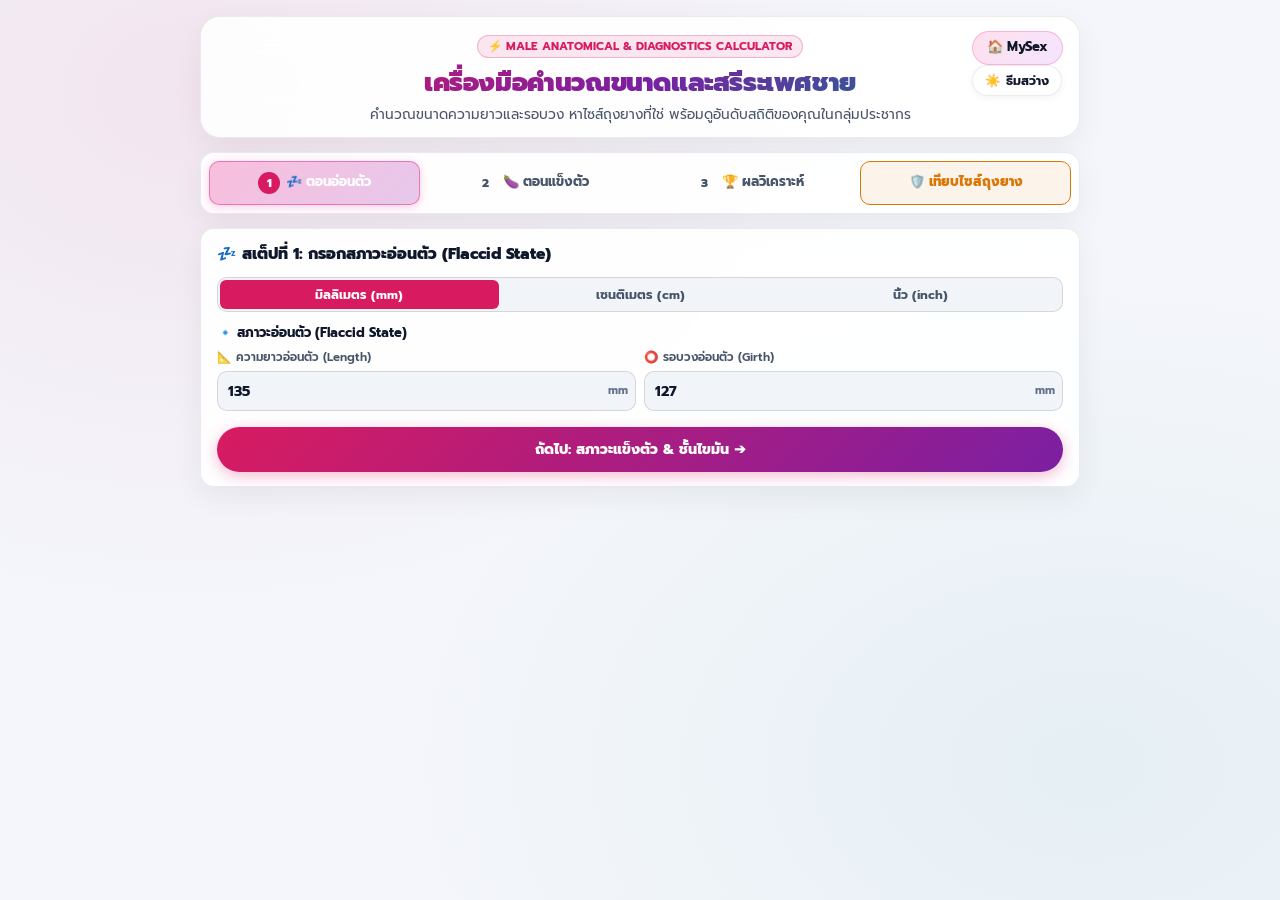
==== index.html @ 52b1bf8b "Revert "remove exposed analytics webhook" This reverts commit d0b66dde4403f046d3bf534aa4b2723579ceea" ====
<!DOCTYPE html>
<html lang="th" data-theme="light">

<head>
  <meta charset="UTF-8">
  <meta name="viewport" content="width=device-width, initial-scale=1.0">
  <title>MySex | เครื่องมือคำนวณขนาดและสรีระเพศชาย</title>
  <meta name="description"
    content="เครื่องมือคำนวณสรีระเพศชายแบบเจาะลึก ควยเลือด vs ควยเนื้อ สเปกถุงยางอนามัย ปริมาตรการสูบฉีดเลือด สถิติประชากร และการ์ดรายงานสำหรับแพทย์">
  <link rel="preconnect" href="https://fonts.googleapis.com">
  <link rel="preconnect" href="https://fonts.gstatic.com" crossorigin>
  <link
    href="https://fonts.googleapis.com/css2?family=Outfit:wght@300;400;600;700;800;900&family=Prompt:wght@300;400;500;600;700&display=swap"
    rel="stylesheet">
  <!-- html2canvas for passport PNG export -->
  <script src="https://cdnjs.cloudflare.com/ajax/libs/html2canvas/1.4.1/html2canvas.min.js"></script>
  <style>
    /* ============================================================
       CSS VARIABLES — LIGHT THEME (DEFAULT) & DARK THEME TOGGLE
    ============================================================ */
    :root,
    [data-theme="light"] {
      --bg: #f4f6fb;
      --bg2: #e8ecf5;
      --card: rgba(255, 255, 255, 0.92);
      --card-hover: rgba(255, 255, 255, 0.98);
      --border: rgba(0, 0, 0, 0.08);
      --border-hover: rgba(0, 0, 0, 0.16);

      --pink: #d81b60;
      --cyan: #00838f;
      --purple: #7b1fa2;
      --gold: #d97706;
      --green: #16a34a;
      --red: #dc2626;

      --text: #0f172a;
      --muted: #475569;
      --dim: #64748b;

      --input-bg: rgba(241, 245, 249, 0.95);
      --input-border: rgba(0, 0, 0, 0.12);
      --metric-bg: rgba(248, 250, 252, 0.8);

      --radius-xl: 20px;
      --radius-lg: 14px;
      --radius-md: 10px;
      --radius-sm: 6px;
      --font: 'Prompt', 'Outfit', sans-serif;
      --shadow: 0 10px 30px rgba(0, 0, 0, 0.06);
    }

    [data-theme="dark"] {
      --bg: #07070f;
      --bg2: #0d0d1a;
      --card: rgba(15, 15, 28, 0.75);
      --card-hover: rgba(22, 22, 42, 0.88);
      --border: rgba(255, 255, 255, 0.08);
      --border-hover: rgba(255, 255, 255, 0.2);

      --pink: #ff2a85;
      --cyan: #00e5ff;
      --purple: #b44dff;
      --gold: #ffc600;
      --green: #2ed573;
      --red: #ff4757;

      --text: #f1f2f6;
      --muted: #8a8fa8;
      --dim: #555872;

      --input-bg: rgba(0, 0, 0, 0.4);
      --input-border: rgba(255, 255, 255, 0.09);
      --metric-bg: rgba(0, 0, 0, 0.25);
      --shadow: 0 10px 30px rgba(0, 0, 0, 0.45);
    }

    *,
    *::before,
    *::after {
      box-sizing: border-box;
      margin: 0;
      padding: 0;
    }

    body {
      background-color: var(--bg);
      background-image:
        radial-gradient(ellipse at 15% 10%, rgba(216, 27, 96, 0.08) 0%, transparent 45%),
        radial-gradient(ellipse at 85% 85%, rgba(0, 131, 143, 0.06) 0%, transparent 45%);
      background-attachment: fixed;
      color: var(--text);
      font-family: var(--font);
      line-height: 1.5;
      padding: 16px 12px 60px;
      min-height: 100vh;
      transition: background-color 0.3s, color 0.3s;
    }

    .container {
      max-width: 880px;
      margin: 0 auto;
    }

    /* HEADER */
    header {
      position: relative;
      text-align: center;
      padding: 16px 20px 12px;
      margin-bottom: 14px;
      background: var(--card);
      backdrop-filter: blur(20px);
      -webkit-backdrop-filter: blur(20px);
      border: 1px solid var(--border);
      border-radius: var(--radius-xl);
      box-shadow: var(--shadow);
    }

    header h1 {
      font-size: clamp(1.2rem, 2.2vw, 1.6rem);
      font-weight: 900;
      background: linear-gradient(135deg, var(--pink) 0%, var(--purple) 50%, var(--cyan) 100%);
      -webkit-background-clip: text;
      -webkit-text-fill-color: transparent;
      letter-spacing: -0.4px;
      margin-bottom: 2px;
    }

    header p {
      color: var(--muted);
      font-size: 0.85rem;
    }

    .header-top-right {
      position: absolute;
      top: 14px;
      right: 16px;
    }

    .theme-toggle-btn {
      background: var(--card);
      border: 1px solid var(--border);
      color: var(--text);
      padding: 5px 12px;
      border-radius: 50px;
      font-family: var(--font);
      font-size: 0.78rem;
      font-weight: 700;
      cursor: pointer;
      display: flex;
      align-items: center;
      gap: 5px;
      box-shadow: 0 2px 8px rgba(0, 0, 0, 0.05);
      transition: all 0.2s;
    }

    .theme-toggle-btn:hover {
      border-color: var(--pink);
    }

    .badge-phase {
      display: inline-block;
      background: rgba(216, 27, 96, 0.1);
      border: 1px solid rgba(216, 27, 96, 0.25);
      color: var(--pink);
      padding: 2px 10px;
      border-radius: 50px;
      font-size: 0.72rem;
      font-weight: 700;
      margin-bottom: 6px;
    }

    /* PRESETS */
    .preset-toolbar {
      display: flex;
      flex-wrap: wrap;
      gap: 8px;
      justify-content: center;
      margin-bottom: 14px;
    }

    .btn-preset {
      background: var(--card);
      border: 1px solid var(--border);
      color: var(--text);
      padding: 6px 14px;
      border-radius: 50px;
      font-family: var(--font);
      font-size: 0.82rem;
      font-weight: 600;
      cursor: pointer;
      display: flex;
      align-items: center;
      gap: 6px;
      transition: all 0.2s;
    }

    .btn-preset:hover {
      transform: translateY(-1px);
      border-color: var(--pink);
    }

    .btn-preset.active {
      background: linear-gradient(135deg, var(--pink), var(--purple));
      border-color: transparent;
      color: #fff;
      box-shadow: 0 4px 14px rgba(216, 27, 96, 0.3);
    }

    /* GRID LAYOUT */
    .grid-2col {
      display: grid;
      grid-template-columns: 350px 1fr;
      gap: 14px;
      align-items: start;
    }

    @media (max-width: 860px) {
      .grid-2col {
        grid-template-columns: 1fr;
      }
    }

    .card {
      background: var(--card);
      backdrop-filter: blur(20px);
      -webkit-backdrop-filter: blur(20px);
      border: 1px solid var(--border);
      border-radius: var(--radius-lg);
      padding: 14px 16px;
      box-shadow: var(--shadow);
      margin-bottom: 10px;
      position: relative;
    }

    .card-top-stack {
      z-index: 100 !important;
    }

    .card-title {
      font-size: 0.98rem;
      font-weight: 800;
      margin-bottom: 10px;
      display: flex;
      align-items: center;
      justify-content: space-between;
      gap: 8px;
    }

    .card-title-text {
      display: flex;
      align-items: center;
      gap: 6px;
    }

    /* FORM STYLES & LABELS */
    .form-group {
      margin-bottom: 12px;
    }

    .form-label {
      display: flex;
      justify-content: space-between;
      align-items: center;
      font-size: 0.82rem;
      font-weight: 700;
      color: var(--text);
      margin-bottom: 6px;
    }

    .field-sublabel {
      font-size: 0.73rem;
      color: var(--muted);
      font-weight: 600;
      margin-bottom: 4px;
      display: flex;
      align-items: center;
      gap: 4px;
    }

    .unit-toggle {
      display: flex;
      background: var(--input-bg);
      border: 1px solid var(--input-border);
      border-radius: var(--radius-md);
      padding: 2px;
      gap: 2px;
      margin-bottom: 12px;
    }

    .unit-btn {
      flex: 1;
      background: transparent;
      border: none;
      color: var(--muted);
      padding: 5px;
      border-radius: var(--radius-sm);
      font-family: var(--font);
      font-size: 0.78rem;
      font-weight: 700;
      cursor: pointer;
      transition: all 0.2s;
    }

    .unit-btn.active {
      background: var(--pink);
      color: #fff;
    }

    /* REGION TOGGLE BUTTONS */
    .region-toggle-group {
      display: flex;
      background: var(--input-bg);
      border: 1px solid var(--input-border);
      border-radius: 50px;
      padding: 2px;
      gap: 2px;
    }

    .region-btn {
      background: transparent;
      border: none;
      color: var(--muted);
      padding: 4px 10px;
      border-radius: 50px;
      font-family: var(--font);
      font-size: 0.74rem;
      font-weight: 700;
      cursor: pointer;
      white-space: nowrap;
      transition: all 0.2s;
      display: flex;
      align-items: center;
      gap: 3px;
    }

    .region-btn.active {
      background: var(--pink);
      color: #ffffff;
      box-shadow: 0 2px 8px rgba(216, 27, 96, 0.3);
    }

    .input-row {
      display: grid;
      grid-template-columns: 1fr 1fr;
      gap: 8px;
    }

    .input-wrapper {
      position: relative;
    }

    .form-input {
      width: 100%;
      background: var(--input-bg);
      border: 1px solid var(--input-border);
      border-radius: var(--radius-md);
      color: var(--text);
      padding: 8px 32px 8px 10px;
      font-family: var(--font);
      font-size: 0.9rem;
      font-weight: 700;
      transition: border-color 0.2s;
    }

    .form-input:focus {
      outline: none;
      border-color: var(--pink);
    }

    .input-unit {
      position: absolute;
      right: 8px;
      top: 50%;
      transform: translateY(-50%);
      font-size: 0.72rem;
      color: var(--dim);
      font-weight: 700;
    }

    /* METRICS CARDS & GAUGE BAR */
    .metrics-grid {
      display: grid;
      grid-template-columns: repeat(3, 1fr);
      gap: 8px;
      margin-top: 8px;
    }

    @media (max-width: 600px) {
      .metrics-grid {
        grid-template-columns: repeat(2, 1fr);
      }
    }

    .metric-card {
      background: var(--metric-bg);
      border: 1px solid var(--border);
      border-radius: var(--radius-md);
      padding: 8px 12px;
      position: relative;
      transition: transform 0.2s, border-color 0.2s, box-shadow 0.2s;
    }

    .metric-card.updated {
      animation: pulseHighlight 0.4s ease-out;
    }

    @keyframes pulseHighlight {
      0% {
        transform: scale(0.97);
        border-color: var(--pink);
        box-shadow: 0 0 12px rgba(216, 27, 96, 0.3);
      }

      100% {
        transform: scale(1);
        border-color: var(--border);
        box-shadow: none;
      }
    }

    .metric-title {
      font-size: 0.7rem;
      color: var(--muted);
      margin-bottom: 2px;
      font-weight: 500;
    }

    .metric-val {
      font-size: 1.15rem;
      font-weight: 800;
      font-family: 'Outfit', var(--font);
      line-height: 1.2;
      transition: color 0.3s;
    }

    .metric-sub {
      font-size: 0.68rem;
      color: var(--dim);
      margin-top: 2px;
      transition: color 0.3s;
    }

    .gauge-container {
      position: relative;
      margin: 10px 0 6px;
    }

    .gauge-bar {
      width: 100%;
      height: 10px;
      background: linear-gradient(90deg, #d97706 0%, #d97706 33.3%, #7b1fa2 33.3%, #7b1fa2 66.6%, #d81b60 66.6%, #d81b60 100%);
      border-radius: 10px;
      position: relative;
      overflow: visible;
      box-shadow: inset 0 1px 3px rgba(0, 0, 0, 0.15);
    }

    .gauge-pointer {
      position: absolute;
      top: -4px;
      width: 16px;
      height: 18px;
      background: #ffffff;
      border: 2.5px solid var(--text);
      border-radius: 4px;
      transform: translateX(-50%);
      box-shadow: 0 2px 6px rgba(0, 0, 0, 0.3);
      transition: left 0.4s cubic-bezier(0.25, 0.8, 0.25, 1);
      z-index: 5;
    }

    .gauge-labels {
      display: flex;
      justify-content: space-between;
      font-size: 0.68rem;
      color: var(--dim);
      font-weight: 700;
      margin-top: 4px;
    }

    .badge {
      display: inline-block;
      padding: 3px 10px;
      border-radius: 50px;
      font-size: 0.75rem;
      font-weight: 800;
    }

    .badge-flesh {
      background: rgba(217, 119, 6, 0.12);
      border: 1px solid var(--gold);
      color: var(--gold);
    }

    .badge-hybrid {
      background: rgba(123, 31, 162, 0.12);
      border: 1px solid var(--purple);
      color: var(--purple);
    }

    .badge-blood {
      background: rgba(216, 27, 96, 0.12);
      border: 1px solid var(--pink);
      color: var(--pink);
    }

    /* TOOLTIP POPUP */
    .condom-tooltip {
      display: none;
      position: absolute;
      top: 100%;
      left: 0;
      width: 280px;
      background: var(--card);
      border: 1.5px solid var(--cyan);
      border-radius: var(--radius-md);
      padding: 12px;
      box-shadow: 0 14px 40px rgba(0, 0, 0, 0.25);
      z-index: 999999 !important;
      margin-top: 6px;
    }

    .condom-tooltip.show {
      display: block;
    }

    /* ACTION BUTTONS */
    .btn-action {
      background: linear-gradient(135deg, var(--pink), var(--purple));
      border: none;
      color: #fff;
      padding: 10px 18px;
      border-radius: 50px;
      font-family: var(--font);
      font-size: 0.88rem;
      font-weight: 800;
      cursor: pointer;
      display: flex;
      align-items: center;
      gap: 6px;
      transition: all 0.2s;
      box-shadow: 0 4px 14px rgba(216, 27, 96, 0.3);
    }

    .btn-action:hover {
      transform: translateY(-1px);
      box-shadow: 0 6px 18px rgba(216, 27, 96, 0.45);
    }

    .btn-action-med {
      background: linear-gradient(135deg, #0284c7, #0f766e);
      border: none;
      color: #fff;
      padding: 10px 18px;
      border-radius: 50px;
      font-family: var(--font);
      font-size: 0.88rem;
      font-weight: 800;
      cursor: pointer;
      display: flex;
      align-items: center;
      gap: 6px;
      transition: all 0.2s;
      box-shadow: 0 4px 14px rgba(2, 132, 199, 0.3);
    }

    .btn-action-med:hover {
      transform: translateY(-1px);
      box-shadow: 0 6px 18px rgba(2, 132, 199, 0.45);
    }

    /* MODAL OVERLAYS */
    .modal-overlay {
      position: fixed;
      inset: 0;
      background: rgba(0, 0, 0, 0.65);
      backdrop-filter: blur(10px);
      display: none;
      align-items: center;
      justify-content: center;
      z-index: 9999999;
      padding: 16px;
    }

    /* ============================
       PASSPORT CARD — PORTRAIT REDESIGN
    ============================ */
    .passport-card-box {
      border-radius: var(--radius-xl);
      padding: 0;
      max-width: 380px;
      /* Portrait width */
      width: 100%;
      position: relative;
      overflow: hidden;
      color: var(--text);
      transition: all 0.3s;
    }

    /* --- LIGHT THEME PASSPORT --- */
    [data-theme="light"] .passport-card-box {
      background: linear-gradient(180deg, #ffffff 0%, #fdf4ff 70%, #fff0f6 100%);
      border: 1.5px solid rgba(216, 27, 96, 0.25);
      box-shadow: 0 24px 64px rgba(216, 27, 96, 0.12), 0 4px 16px rgba(0, 0, 0, 0.07);
    }

    /* --- DARK THEME PASSPORT --- */
    [data-theme="dark"] .passport-card-box {
      background: linear-gradient(180deg, rgba(10, 5, 22, 0.98) 0%, rgba(22, 8, 40, 0.98) 70%, rgba(18, 6, 32, 0.98) 100%);
      border: 1px solid rgba(255, 42, 133, 0.35);
      box-shadow: 0 0 0 1px rgba(180, 77, 255, 0.15), 0 24px 70px rgba(180, 77, 255, 0.3), 0 0 50px rgba(255, 42, 133, 0.12);
      backdrop-filter: blur(24px);
    }

    /* PASSPORT TOP STRIPE */
    .passport-stripe {
      height: 5px;
      width: 100%;
      background: linear-gradient(90deg, var(--pink) 0%, var(--purple) 50%, var(--cyan) 100%);
    }

    /* PASSPORT HEADER (compact) */
    .passport-header-row {
      display: flex;
      align-items: center;
      justify-content: space-between;
      padding: 10px 14px 8px;
      gap: 6px;
    }

    .passport-badge-title {
      font-family: 'Outfit', monospace;
      font-size: 0.65rem;
      font-weight: 800;
      letter-spacing: 2px;
      text-transform: uppercase;
      padding: 2px 8px;
      border-radius: 4px;
    }

    [data-theme="light"] .passport-badge-title {
      background: linear-gradient(135deg, #d81b60, #7b1fa2);
      color: #fff;
    }

    [data-theme="dark"] .passport-badge-title {
      background: linear-gradient(135deg, rgba(255, 42, 133, 0.2), rgba(180, 77, 255, 0.2));
      border: 1px solid rgba(255, 42, 133, 0.5);
      color: var(--pink);
      text-shadow: 0 0 8px rgba(255, 42, 133, 0.6);
    }

    /* PHOTO AREA — portrait-friendly 420px */
    .passport-photo-hero {
      width: 100%;
      height: 420px;
      position: relative;
      cursor: pointer;
      overflow: hidden;
      background: #1a1025;
    }

    [data-theme="light"] .passport-photo-hero {
      background: #f0e6f6;
    }

    .passport-photo-hero img {
      width: 100%;
      height: 100%;
      object-fit: cover;
      object-position: center;
      display: block;
    }

    /* PHOTO HOVER OVERLAY */
    .photo-hover-overlay {
      position: absolute;
      inset: 0;
      display: flex;
      flex-direction: column;
      align-items: center;
      justify-content: center;
      gap: 6px;
      background: rgba(0, 0, 0, 0.5);
      opacity: 0;
      transition: opacity 0.2s ease;
      pointer-events: none;
    }

    .passport-photo-hero:hover .photo-hover-overlay {
      opacity: 1;
    }

    .photo-hover-overlay span {
      font-size: 1.8rem;
      line-height: 1;
    }

    .photo-hover-overlay small {
      font-size: 0.65rem;
      font-weight: 700;
      color: #fff;
      letter-spacing: 1.5px;
      text-transform: uppercase;
    }

    /* SPECS GRID inside card */
    .passport-specs-grid {
      display: grid;
      grid-template-columns: 1fr 1fr;
      gap: 0;
      padding: 12px 14px 0;
    }

    .passport-spec-cell {
      padding: 7px 6px;
      border-bottom: 1px solid;
    }

    .passport-spec-cell:nth-child(odd) {
      border-right: 1px solid;
    }

    [data-theme="light"] .passport-spec-cell {
      border-color: rgba(0, 0, 0, 0.07);
    }

    [data-theme="dark"] .passport-spec-cell {
      border-color: rgba(255, 255, 255, 0.07);
    }

    .passport-spec-label {
      font-size: 0.6rem;
      color: var(--muted);
      font-weight: 500;
      margin-bottom: 2px;
      text-transform: uppercase;
      letter-spacing: 0.5px;
    }

    .passport-spec-value {
      font-family: 'Outfit', monospace;
      font-size: 1.05rem;
      font-weight: 900;
      line-height: 1.2;
    }

    /* CTA TAGLINE — static, not interactive */
    .passport-cta {
      text-align: center;
      padding: 8px 14px 10px;
      font-size: 0.72rem;
      font-weight: 700;
      letter-spacing: 0.3px;
      pointer-events: none;
      user-select: none;
    }

    [data-theme="light"] .passport-cta {
      color: var(--pink);
    }

    [data-theme="dark"] .passport-cta {
      color: rgba(255, 42, 133, 0.8);
    }

    /* PASSPORT SHAREABLE WATERMARK */
    .passport-watermark {
      display: flex;
      align-items: center;
      justify-content: space-between;
      gap: 8px;
      font-size: 0.6rem;
      letter-spacing: 0.8px;
      text-transform: uppercase;
    }

    [data-theme="light"] .passport-watermark {
      color: rgba(120, 100, 140, 0.65);
    }

    [data-theme="dark"] .passport-watermark {
      color: rgba(200, 170, 230, 0.4);
    }

    .passport-watermark-url {
      font-family: 'Outfit', monospace;
      font-weight: 700;
      font-size: 0.65rem;
    }

    [data-theme="light"] .passport-watermark-url {
      color: var(--pink);
    }

    [data-theme="dark"] .passport-watermark-url {
      color: rgba(255, 42, 133, 0.65);
    }

    /* PASSPORT FOOTER */
    .passport-footer {
      display: flex;
      justify-content: space-between;
      align-items: center;
      padding: 10px 14px 14px;
      border-top: 1px solid;
    }

    [data-theme="light"] .passport-footer {
      border-color: rgba(0, 0, 0, 0.07);
    }

    [data-theme="dark"] .passport-footer {
      border-color: rgba(255, 255, 255, 0.07);
    }

    /* DARK SCANLINE DECORATION */
    [data-theme="dark"] .passport-card-box::after {
      content: '';
      position: absolute;
      bottom: 0;
      left: 0;
      right: 0;
      height: 44px;
      background: repeating-linear-gradient(90deg,
          rgba(255, 42, 133, 0.05) 0px, rgba(255, 42, 133, 0.05) 2px,
          transparent 2px, transparent 8px);
      pointer-events: none;
      border-radius: 0 0 var(--radius-xl) var(--radius-xl);
    }

    /* ============================================================
       EXPORT CARD — Hidden div, designed purely for PNG export
       No buttons, no UI chrome. Captured by html2canvas.
    ============================================================ */
    #passportExportCard {
      position: absolute;
      left: -9999px;
      top: 0;
      width: 400px;
      font-family: 'Prompt', 'Outfit', sans-serif;
      border-radius: 16px;
      overflow: hidden;
    }

    [data-theme="light"] #passportExportCard {
      background: #ffffff;
    }

    [data-theme="dark"] #passportExportCard {
      background: linear-gradient(180deg, #090518 0%, #13082e 100%);
    }

    /* Top stripe */
    .ec-stripe {
      height: 6px;
      background: linear-gradient(90deg, #d81b60 0%, #7b1fa2 50%, #00838f 100%);
    }

    /* Header */
    .ec-header {
      display: flex;
      align-items: center;
      justify-content: space-between;
      padding: 10px 16px 8px;
    }

    .ec-badge {
      font-size: 0.6rem;
      font-weight: 800;
      letter-spacing: 2px;
      text-transform: uppercase;
      padding: 3px 10px;
      border-radius: 4px;
    }

    [data-theme="light"] .ec-badge {
      background: linear-gradient(135deg, #d81b60, #7b1fa2);
      color: #fff;
    }

    [data-theme="dark"] .ec-badge {
      background: linear-gradient(135deg, rgba(255, 42, 133, 0.2), rgba(180, 77, 255, 0.2));
      border: 1px solid rgba(255, 42, 133, 0.5);
      color: #ff2a85;
    }

    .ec-certified {
      font-size: 0.6rem;
      font-weight: 800;
      letter-spacing: 1px;
    }

    [data-theme="light"] .ec-certified {
      color: #d97706;
    }

    [data-theme="dark"] .ec-certified {
      color: #ffc600;
    }

    /* Photo — portrait-friendly 420px */
    .ec-photo {
      width: 100%;
      height: 420px;
      overflow: hidden;
      background: #1a1025;
      position: relative;
    }

    [data-theme="light"] .ec-photo {
      background: #f0e6f6;
    }

    .ec-photo img {
      width: 100%;
      height: 100%;
      object-fit: cover;
      object-position: center;
      display: block;
    }



    /* === CONDOM SIZE HERO — บนสุด เด่นที่สุด === */
    .ec-condom-hero {
      text-align: center;
      padding: 12px 16px 8px;
      border-bottom: 1px solid;
    }

    [data-theme="light"] .ec-condom-hero {
      border-color: rgba(0, 0, 0, 0.08);
    }

    [data-theme="dark"] .ec-condom-hero {
      border-color: rgba(255, 255, 255, 0.08);
    }

    .ec-condom-num {
      font-family: 'Outfit', monospace;
      font-size: 2.8rem;
      font-weight: 900;
      line-height: 1;
      letter-spacing: -1px;
    }

    [data-theme="light"] .ec-condom-num {
      color: #d97706;
    }

    [data-theme="dark"] .ec-condom-num {
      color: #ffc600;
    }

    .ec-condom-label {
      font-size: 0.65rem;
      font-weight: 700;
      text-transform: uppercase;
      letter-spacing: 2px;
      margin-top: 2px;
    }

    [data-theme="light"] .ec-condom-label {
      color: rgba(0, 0, 0, 0.5);
    }

    [data-theme="dark"] .ec-condom-label {
      color: rgba(255, 255, 255, 0.45);
    }

    /* === DIMENSIONS: ยาว | รอบวง === */
    .ec-dims {
      display: grid;
      grid-template-columns: 1fr 1fr;
      border-bottom: 1px solid;
    }

    [data-theme="light"] .ec-dims {
      border-color: rgba(0, 0, 0, 0.08);
    }

    [data-theme="dark"] .ec-dims {
      border-color: rgba(255, 255, 255, 0.08);
    }

    .ec-dim-cell {
      padding: 10px 16px;
      text-align: center;
    }

    .ec-dim-cell:first-child {
      border-right: 1px solid;
    }

    [data-theme="light"] .ec-dim-cell {
      border-color: rgba(0, 0, 0, 0.08);
    }

    [data-theme="dark"] .ec-dim-cell {
      border-color: rgba(255, 255, 255, 0.08);
    }

    .ec-dim-num {
      font-family: 'Outfit', monospace;
      font-size: 1.9rem;
      font-weight: 900;
      line-height: 1;
    }

    .ec-dim-unit {
      font-family: 'Outfit', monospace;
      font-size: 0.7rem;
      font-weight: 700;
      opacity: 0.55;
      text-transform: uppercase;
      letter-spacing: 1px;
      margin-top: 2px;
    }

    /* === INFO ROW: ชื่อสาย | Rank === */
    .ec-info-row {
      display: flex;
      justify-content: space-between;
      align-items: center;
      padding: 7px 16px;
      border-bottom: 1px solid;
    }

    [data-theme="light"] .ec-info-row {
      border-color: rgba(0, 0, 0, 0.06);
    }

    [data-theme="dark"] .ec-info-row {
      border-color: rgba(255, 255, 255, 0.06);
    }

    .ec-arch-text {
      font-size: 0.8rem;
      font-weight: 800;
    }

    [data-theme="light"] .ec-arch-text {
      color: #d81b60;
    }

    [data-theme="dark"] .ec-arch-text {
      color: #ff2a85;
    }

    .ec-rank-text {
      font-size: 0.8rem;
      font-weight: 800;
      text-align: right;
    }

    [data-theme="light"] .ec-rank-text {
      color: #7b1fa2;
    }

    [data-theme="dark"] .ec-rank-text {
      color: rgba(180, 77, 255, 0.9);
    }

    /* CTA + URL footer */
    .ec-footer {
      padding: 7px 16px 12px;
      display: flex;
      flex-direction: column;
      align-items: center;
      gap: 2px;
    }

    .ec-cta {
      font-size: 0.68rem;
      font-weight: 700;
      text-align: center;
    }

    [data-theme="light"] .ec-cta {
      color: #d81b60;
    }

    [data-theme="dark"] .ec-cta {
      color: rgba(255, 42, 133, 0.8);
    }

    .ec-url {
      font-family: 'Outfit', monospace;
      font-size: 0.65rem;
      font-weight: 700;
      text-align: center;
    }

    [data-theme="light"] .ec-url {
      color: rgba(0, 0, 0, 0.35);
    }

    [data-theme="dark"] .ec-url {
      color: rgba(255, 255, 255, 0.3);
    }

    /* ============================================================ */

    /* --- LIGHT THEME PASSPORT --- */
    [data-theme="light"] .passport-card-box {
      background: linear-gradient(145deg, #ffffff 0%, #fdf4ff 60%, #fff0f6 100%);
      border: 1.5px solid rgba(216, 27, 96, 0.25);
      box-shadow: 0 24px 64px rgba(216, 27, 96, 0.10), 0 4px 16px rgba(0, 0, 0, 0.07);
    }

    /* --- DARK THEME PASSPORT --- */
    [data-theme="dark"] .passport-card-box {
      background: linear-gradient(145deg, rgba(10, 5, 22, 0.97) 0%, rgba(22, 8, 40, 0.97) 60%, rgba(18, 6, 32, 0.97) 100%);
      border: 1px solid rgba(255, 42, 133, 0.35);
      box-shadow: 0 0 0 1px rgba(180, 77, 255, 0.15), 0 24px 70px rgba(180, 77, 255, 0.3), 0 0 50px rgba(255, 42, 133, 0.12);
      backdrop-filter: blur(24px);
    }

    /* PASSPORT TOP STRIPE */
    .passport-stripe {
      height: 6px;
      width: 100%;
      background: linear-gradient(90deg, var(--pink) 0%, var(--purple) 50%, var(--cyan) 100%);
    }

    /* PASSPORT INNER PADDING */
    .passport-inner {
      padding: 20px;
    }

    /* PASSPORT HEADER */
    .passport-header-row {
      display: flex;
      align-items: center;
      justify-content: space-between;
      margin-bottom: 16px;
      flex-wrap: wrap;
      gap: 6px;
    }

    .passport-badge-title {
      font-family: 'Outfit', monospace;
      font-size: 0.72rem;
      font-weight: 800;
      letter-spacing: 2.5px;
      text-transform: uppercase;
      padding: 3px 10px;
      border-radius: 4px;
    }

    [data-theme="light"] .passport-badge-title {
      background: linear-gradient(135deg, #d81b60, #7b1fa2);
      color: #fff;
    }

    [data-theme="dark"] .passport-badge-title {
      background: linear-gradient(135deg, rgba(255, 42, 133, 0.2), rgba(180, 77, 255, 0.2));
      border: 1px solid rgba(255, 42, 133, 0.5);
      color: var(--pink);
      text-shadow: 0 0 8px rgba(255, 42, 133, 0.6);
    }

    /* PASSPORT BODY GRID */
    .passport-body-grid {
      display: grid;
      grid-template-columns: 120px 1fr;
      gap: 16px;
      align-items: start;
    }

    /* PHOTO FRAME */
    .photo-upload-frame {
      border-radius: 12px;
      overflow: hidden;
      cursor: pointer;
      transition: all 0.2s;
      width: 120px;
      height: 140px;
      display: flex;
      align-items: center;
      justify-content: center;
      position: relative;
    }

    [data-theme="light"] .photo-upload-frame {
      border: 2px dashed rgba(216, 27, 96, 0.35);
      background: rgba(216, 27, 96, 0.04);
    }

    [data-theme="dark"] .photo-upload-frame {
      border: 2px dashed rgba(255, 42, 133, 0.4);
      background: rgba(255, 42, 133, 0.05);
      box-shadow: 0 0 20px rgba(255, 42, 133, 0.1) inset;
    }

    .photo-upload-frame:hover {
      border-color: var(--pink);
      transform: scale(1.01);
    }

    .photo-upload-frame img {
      width: 100%;
      height: 100%;
      object-fit: cover;
    }

    /* PHOTO HOVER OVERLAY — hidden by default, show on hover */
    .photo-hover-overlay {
      position: absolute;
      inset: 0;
      display: flex;
      flex-direction: column;
      align-items: center;
      justify-content: center;
      gap: 4px;
      background: rgba(0, 0, 0, 0.52);
      opacity: 0;
      transition: opacity 0.2s ease;
      border-radius: 10px;
      pointer-events: none;
    }

    .photo-upload-frame:hover .photo-hover-overlay {
      opacity: 1;
    }

    .photo-hover-overlay span {
      font-size: 1.4rem;
      line-height: 1;
    }

    .photo-hover-overlay small {
      font-size: 0.62rem;
      font-weight: 700;
      color: #fff;
      letter-spacing: 1px;
      text-transform: uppercase;
    }

    /* PASSPORT SHAREABLE WATERMARK (always visible, styled for screenshots) */
    .passport-watermark {
      display: flex;
      align-items: center;
      justify-content: space-between;
      gap: 8px;
      font-size: 0.65rem;
      letter-spacing: 0.8px;
      text-transform: uppercase;
    }

    [data-theme="light"] .passport-watermark {
      color: rgba(120, 100, 140, 0.7);
    }

    [data-theme="dark"] .passport-watermark {
      color: rgba(200, 170, 230, 0.45);
    }

    .passport-watermark-url {
      font-family: 'Outfit', monospace;
      font-weight: 700;
      font-size: 0.7rem;
    }

    [data-theme="light"] .passport-watermark-url {
      color: var(--pink);
    }

    [data-theme="dark"] .passport-watermark-url {
      color: rgba(255, 42, 133, 0.7);
    }

    /* NAME INPUT */
    .pass-name-input {
      width: 100%;
      font-family: 'Outfit', sans-serif;
      font-size: 1.05rem;
      font-weight: 800;
      border: none;
      border-bottom: 2px solid;
      background: transparent;
      outline: none;
      margin-bottom: 12px;
      padding: 2px 0 5px;
      letter-spacing: 0.5px;
    }

    [data-theme="light"] .pass-name-input {
      color: #0f172a;
      border-color: rgba(216, 27, 96, 0.3);
    }

    [data-theme="dark"] .pass-name-input {
      color: #f0f0ff;
      border-color: rgba(255, 42, 133, 0.4);
      text-shadow: 0 0 10px rgba(255, 42, 133, 0.3);
    }

    .pass-name-input:focus {
      border-color: var(--pink);
    }

    /* NAME DISPLAY (view mode) — styled per theme */
    #passNameDisplay {
      border-bottom: 2px solid;
    }

    [data-theme="light"] #passNameDisplay {
      color: #0f172a;
      border-color: rgba(216, 27, 96, 0.25);
    }

    [data-theme="dark"] #passNameDisplay {
      color: #f0f0ff;
      border-color: rgba(255, 42, 133, 0.35);
      text-shadow: 0 0 10px rgba(255, 42, 133, 0.25);
    }

    #passNameDisplay:hover {
      border-color: var(--pink);
    }

    /* FIELD ROWS */
    .pass-field-row {
      display: flex;
      justify-content: space-between;
      align-items: center;
      padding: 6px 0;
      border-bottom: 1px solid;
      gap: 8px;
    }

    [data-theme="light"] .pass-field-row {
      border-color: rgba(0, 0, 0, 0.06);
    }

    [data-theme="dark"] .pass-field-row {
      border-color: rgba(255, 255, 255, 0.06);
    }

    .pass-field-label {
      font-size: 0.75rem;
      font-weight: 500;
      color: var(--muted);
      white-space: nowrap;
    }

    .pass-field-val {
      font-size: 0.82rem;
      font-weight: 700;
      font-family: 'Outfit', monospace;
      text-align: right;
    }

    [data-theme="dark"] .pass-field-val {
      letter-spacing: 0.3px;
    }

    /* PASSPORT FOOTER */
    .passport-footer {
      display: flex;
      justify-content: space-between;
      align-items: center;
      margin-top: 16px;
      padding-top: 12px;
      border-top: 1px solid;
    }

    [data-theme="light"] .passport-footer {
      border-color: rgba(0, 0, 0, 0.08);
    }

    [data-theme="dark"] .passport-footer {
      border-color: rgba(255, 255, 255, 0.08);
    }

    /* DARK SCANLINE DECORATION */
    [data-theme="dark"] .passport-card-box::after {
      content: '';
      position: absolute;
      bottom: 0;
      left: 0;
      right: 0;
      height: 44px;
      background: repeating-linear-gradient(90deg,
          rgba(255, 42, 133, 0.06) 0px, rgba(255, 42, 133, 0.06) 2px,
          transparent 2px, transparent 8px);
      pointer-events: none;
      border-radius: 0 0 var(--radius-xl) var(--radius-xl);
    }

    /* MEDICAL REPORT STYLING */
    .med-report-box {
      background: #ffffff;
      border: 2px solid #0284c7;
      border-radius: var(--radius-xl);
      padding: 24px;
      max-width: 650px;
      width: 100%;
      box-shadow: 0 25px 70px rgba(2, 132, 199, 0.25);
      position: relative;
      color: #0f172a;
      max-height: 90vh;
      overflow-y: auto;
    }

    .med-header {
      display: flex;
      justify-content: space-between;
      align-items: flex-start;
      border-bottom: 2px solid #0284c7;
      padding-bottom: 12px;
      margin-bottom: 16px;
    }

    .med-title-main {
      font-size: 1.1rem;
      font-weight: 900;
      color: #0369a1;
      display: flex;
      align-items: center;
      gap: 6px;
    }

    .med-subtitle {
      font-size: 0.76rem;
      color: #64748b;
      margin-top: 2px;
    }

    .med-table {
      width: 100%;
      border-collapse: collapse;
      margin-bottom: 14px;
      font-size: 0.82rem;
    }

    .med-table th,
    .med-table td {
      border: 1px solid #cbd5e1;
      padding: 6px 10px;
      text-align: left;
    }

    .med-table th {
      background: #f1f5f9;
      color: #0369a1;
      font-weight: 800;
    }

    .med-sec-header {
      font-size: 0.85rem;
      font-weight: 800;
      color: #0369a1;
      margin: 12px 0 6px;
      display: flex;
      align-items: center;
      gap: 6px;
      border-left: 3px solid #0284c7;
      padding-left: 8px;
    }

    .toast {
      position: fixed;
      bottom: 24px;
      left: 50%;
      transform: translateX(-50%) translateY(100px);
      background: var(--green);
      color: #fff;
      padding: 8px 18px;
      border-radius: 50px;
      font-weight: 800;
      font-size: 0.85rem;
      box-shadow: 0 6px 20px rgba(22, 163, 74, 0.3);
      transition: transform 0.3s cubic-bezier(0.175, 0.885, 0.32, 1.275);
      z-index: 9999999;
    }

    .toast.show {
      transform: translateX(-50%) translateY(0);
    }
  </style>
  <style>
    /* PROGRESSIVE DISCLOSURE WIZARD STYLES */
    .wizard-bar {
      display: flex;
      gap: 8px;
      margin-bottom: 12px;
      background: var(--card);
      backdrop-filter: blur(16px);
      border: 1px solid var(--border);
      border-radius: var(--radius-lg);
      padding: 8px;
      box-shadow: var(--shadow);
      width: 100%;
    }

    .wizard-step {
      flex: 1;
      display: flex;
      align-items: center;
      justify-content: center;
      gap: 8px;
      padding: 10px 14px;
      border-radius: var(--radius-md);
      font-size: 0.85rem;
      font-weight: 700;
      color: var(--muted);
      background: transparent;
      cursor: pointer;
      transition: all 0.25s ease;
      border: 1px solid transparent;
    }

    .wizard-step:hover {
      color: var(--text);
      background: rgba(255, 255, 255, 0.04);
    }

    .wizard-step.active {
      color: #ffffff;
      background: linear-gradient(135deg, rgba(230, 0, 118, 0.25), rgba(156, 39, 176, 0.25));
      border-color: rgba(230, 0, 118, 0.4);
      box-shadow: 0 2px 10px rgba(230, 0, 118, 0.2);
    }

    .step-num {
      width: 22px;
      height: 22px;
      border-radius: 50%;
      background: rgba(255, 255, 255, 0.1);
      display: inline-flex;
      align-items: center;
      justify-content: center;
      font-size: 0.75rem;
      font-weight: 800;
    }

    .wizard-step.active .step-num {
      background: var(--pink);
      color: #ffffff;
    }

    .step-view {
      animation: fadeInStep 0.35s ease-out forwards;
    }

    @keyframes fadeInStep {
      from {
        opacity: 0;
        transform: translateY(8px);
      }

      to {
        opacity: 1;
        transform: translateY(0);
      }
    }

    .wizard-step {
      flex: 1;
      display: flex;
      align-items: center;
      justify-content: center;
      gap: 6px;
      padding: 10px 12px;
      border-radius: var(--radius-md);
      font-size: 0.82rem;
      font-weight: 700;
      color: var(--muted);
      background: transparent;
      cursor: pointer;
      transition: all 0.25s ease;
      border: 1px solid transparent;
      white-space: nowrap;
    }

    .step-label {
      white-space: nowrap;
    }

    /* SINGLE UNIFIED NAVIGATION BAR — GOLD ACCENT FOR CONDOM TAB */
    .wizard-step-condom {
      border: 1.5px solid var(--gold) !important;
      background: rgba(217, 119, 6, 0.08);
      color: var(--gold) !important;
      font-weight: 800;
    }

    [data-theme="dark"] .wizard-step-condom {
      border: 1.5px solid #ffc600 !important;
      background: rgba(255, 198, 0, 0.08);
      color: #ffc600 !important;
    }

    .wizard-step-condom:hover {
      background: rgba(217, 119, 6, 0.16);
      box-shadow: 0 0 12px rgba(217, 119, 6, 0.25);
    }

    .wizard-step-condom.active {
      background: linear-gradient(135deg, #d97706, #dc2626) !important;
      color: #ffffff !important;
      border-color: transparent !important;
      box-shadow: 0 4px 14px rgba(217, 119, 6, 0.35) !important;
    }

    .brand-chip {
      background: var(--input-bg);
      border: 1px solid var(--border);
      color: var(--text);
      padding: 4px 12px;
      border-radius: 50px;
      font-size: 0.74rem;
      font-weight: 600;
      display: inline-flex;
      align-items: center;
      gap: 4px;
    }
  </style>
</head>

<body>

  <div class="container">
    <!-- HEADER -->
    <header>
      <div class="header-top-right">
        <a href="/"
          style="text-decoration:none; display:inline-flex; align-items:center; gap:5px; background:linear-gradient(135deg, rgba(255,42,133,0.15), rgba(180,77,255,0.15)); border:1px solid rgba(255,42,133,0.25); padding:6px 14px; border-radius:50px; color:var(--text); font-size:0.82rem; font-weight:700; transition:all 0.2s;"
          onmouseover="this.style.transform='translateY(-1px)';this.style.boxShadow='0 4px 12px rgba(255,42,133,0.3)'"
          onmouseout="this.style.transform='';this.style.boxShadow=''">🏠 MySex</a>
        <button class="theme-toggle-btn" onclick="toggleTheme()">
          <span id="themeIcon">☀️</span> <span id="themeText">ธีมสว่าง</span>
        </button>
      </div>

      <div class="badge-phase">⚡ MALE ANATOMICAL & DIAGNOSTICS CALCULATOR</div>
      <h1>เครื่องมือคำนวณขนาดและสรีระเพศชาย</h1>
      <p>คำนวณขนาดความยาวและรอบวง หาไซส์ถุงยางที่ใช่ พร้อมดูอันดับสถิติของคุณในกลุ่มประชากร</p>
    </header>

    <!-- SINGLE UNIFIED 4-TAB NAVIGATION BAR (1 ROW ONLY) -->
    <div class="wizard-bar" id="wizardBar" style="display:flex; gap:6px; margin-bottom:14px;">
      <div class="wizard-step active" id="stepTab1" onclick="selectTab(1)">
        <span class="step-num">1</span>
        <span class="step-label">💤 ตอนอ่อนตัว</span>
      </div>
      <div class="wizard-step" id="stepTab2" onclick="selectTab(2)">
        <span class="step-num">2</span>
        <span class="step-label">🍆 ตอนแข็งตัว</span>
      </div>
      <div class="wizard-step" id="stepTab3" onclick="selectTab(3)">
        <span class="step-num">3</span>
        <span class="step-label">🏆 ผลวิเคราะห์</span>
      </div>
      <div class="wizard-step wizard-step-condom" id="stepTabCondom" onclick="selectTab('condom')">
        <span class="step-label">🛡️ เทียบไซส์ถุงยาง</span>
      </div>
    </div>

    <!-- CONDOM MATCHING VIEW (QUICK MATCH MODE) -->
    <div id="condomMatchView" class="step-view" style="display:none; width:100%;">
      <div class="card" style="padding: 20px;">
        <div class="card-title">
          <div class="card-title-text">🛡️ เทียบขนาดถุงยางอนามัยที่พอดี</div>
        </div>
        <div style="font-size:0.8rem; color:var(--muted); margin-bottom:16px;">
          เลื่อนปรับเฉพาะเส้นรอบวงตอนแข็งตัว เพื่อเทียบหาขนาดไซส์ถุงยางอนามัยมาตรฐานที่สวมใส่พอดี
        </div>

        <!-- UNIT TOGGLE -->
        <div class="unit-toggle" style="margin-bottom:16px;">
          <button class="unit-btn active" id="qc_u_mm" onclick="setUnit('mm')">มิลลิเมตร (mm)</button>
          <button class="unit-btn" id="qc_u_cm" onclick="setUnit('cm')">เซนติเมตร (cm)</button>
          <button class="unit-btn" id="qc_u_in" onclick="setUnit('in')">นิ้ว (inch)</button>
        </div>

        <!-- GIRTH SLIDER & NUMERIC INPUT -->
        <div style="background:var(--metric-bg); border:1px solid var(--border); border-radius:var(--radius-lg); padding:16px; margin-bottom:16px;">
          <div style="display:flex; justify-content:space-between; align-items:center; margin-bottom:12px;">
            <span style="font-size:0.88rem; font-weight:800; color:var(--text);">⭕ เส้นรอบวงตอนแข็งตัว (Girth):</span>
            <div style="background:rgba(216, 27, 96, 0.12); border:1px solid rgba(216, 27, 96, 0.3); color:var(--pink); font-family:'Outfit',monospace; font-weight:900; font-size:1.15rem; padding:3px 14px; border-radius:8px;" id="qcGirthDisplay">154.0 mm</div>
          </div>
          <input type="range" id="qcGirthSlider" min="70" max="200" step="0.5" value="154" style="width:100%; height:8px; border-radius:50px; cursor:pointer; accent-color:var(--pink);" oninput="syncCondomSlider(this.value)">
        </div>

        <!-- RESULT HERO CARD -->
        <div style="background:linear-gradient(135deg, rgba(217,119,6,0.1), rgba(216,27,96,0.08)); border:2px solid var(--gold); border-radius:var(--radius-xl); padding:22px; text-align:center; margin-bottom:18px; box-shadow:0 8px 30px rgba(217,119,6,0.15);">
          <div style="font-size:0.75rem; font-weight:800; color:var(--gold); letter-spacing:1.5px; text-transform:uppercase;">RECOMMENDED CONDOM SIZE</div>
          <div id="qcResultSize" style="font-family:'Outfit',monospace; font-size:3.6rem; font-weight:900; color:var(--gold); line-height:1.1; margin:8px 0; text-shadow:0 0 20px rgba(217,119,6,0.3);">69 mm</div>
          <div id="qcResultFit" style="font-size:0.9rem; font-weight:800; color:var(--text); margin-bottom:4px;">✨ สวมใส่กระชับ พอดีเป๊ะ (Fit)</div>
          <div id="qcResultFormula" style="font-size:0.76rem; color:var(--muted);">สูตรมาตรฐาน: รอบวง 154.0 มม. ÷ 2.3 = 66.9 มม.</div>

          <!-- BRAND TAGS -->
          <div style="margin-top:16px; padding-top:14px; border-top:1px solid var(--border);">
            <div style="font-size:0.74rem; color:var(--muted); font-weight:700; margin-bottom:8px;">🏷️ ตัวอย่างแบรนด์และรุ่นที่รองรับไซส์นี้:</div>
            <div id="qcBrandList" style="display:flex; flex-wrap:wrap; justify-content:center; gap:6px;"></div>
          </div>
        </div>

        <!-- ACTION TO SWITCH TO FULL ANALYSIS -->
        <button type="button" class="btn-action" style="width:100%; justify-content:center; padding:12px; font-size:0.92rem;" onclick="selectTab(3)">
          ✨ ดูยศควยเลือด, สเกล 2D & ออกการ์ดพาสปอร์ตต่อ ➔
        </button>
      </div>
    </div>

    <!-- STEP 1 VIEW: FLACCID STATE (CENTERED) -->
    <div id="step1View" class="step-view" style="width:100%;">
      <div class="card">
        <div class="card-title">
          <div class="card-title-text">💤 สเต็ปที่ 1: กรอกสภาวะอ่อนตัว (Flaccid State)</div>
        </div>

        <!-- UNIT TOGGLE -->
        <div class="unit-toggle">
          <button class="unit-btn active" id="u_mm" onclick="setUnit('mm')">มิลลิเมตร (mm)</button>
          <button class="unit-btn" id="u_cm" onclick="setUnit('cm')">เซนติเมตร (cm)</button>
          <button class="unit-btn" id="u_in" onclick="setUnit('in')">นิ้ว (inch)</button>
        </div>

        <!-- FLACCID STATE INPUTS -->
        <div class="form-group">
          <div class="form-label">🔹 สภาวะอ่อนตัว (Flaccid State)</div>
          <div class="input-row">
            <div>
              <div class="field-sublabel">📐 ความยาวอ่อนตัว (Length)</div>
              <div class="input-wrapper">
                <input type="number" id="l_flaccid" class="form-input" value="135" step="0.1" oninput="calculate()">
                <span class="input-unit" id="unit_l1">mm</span>
              </div>
            </div>
            <div>
              <div class="field-sublabel">⭕ รอบวงอ่อนตัว (Girth)</div>
              <div class="input-wrapper">
                <input type="number" id="g_flaccid" class="form-input" value="127" step="0.1" oninput="calculate()">
                <span class="input-unit" id="unit_g1">mm</span>
              </div>
            </div>
          </div>
        </div>

        <div style="margin-top:16px;">
          <button type="button" class="btn-action" style="width:100%; justify-content:center; padding:12px;"
            onclick="goToStep(2)">
            ถัดไป: สภาวะแข็งตัว & ชั้นไขมัน ➔
          </button>
        </div>
      </div>
    </div>

    <!-- STEP 2 VIEW: ERECT STATE & FAT LAYER (CENTERED) -->
    <div id="step2View" class="step-view" style="display:none; width:100%;">
      <div class="card">
        <div class="card-title">
          <div class="card-title-text">🍆 สเต็ปที่ 2: กรอกสภาวะแข็งตัว & ชั้นไขมัน</div>
        </div>

        <!-- ERECT STATE INPUTS -->
        <div class="form-group">
          <div class="form-label">🔹 สภาวะแข็งตัวเต็มที่ (Erect State)</div>
          <div class="input-row">
            <div>
              <div class="field-sublabel">📐 ความยาวแข็งตัว (Length)</div>
              <div class="input-wrapper">
                <input type="number" id="l_erect" class="form-input" value="162" step="0.1" oninput="calculate()">
                <span class="input-unit" id="unit_l2">mm</span>
              </div>
            </div>
            <div>
              <div class="field-sublabel">⭕ รอบวงแข็งตัว (Girth)</div>
              <div class="input-wrapper">
                <input type="number" id="g_erect" class="form-input" value="154" step="0.1" oninput="calculate()">
                <span class="input-unit" id="unit_g2">mm</span>
              </div>
            </div>
          </div>
        </div>

        <!-- FAT LAYER -->
        <div class="form-group">
          <div class="form-label"><span>🔹 ชั้นไขมันโคนควย/เนินหัวหน่าว (T<sub>fat</sub>)</span></div>
          <div class="input-wrapper">
            <input type="number" id="t_fat" class="form-input" value="15" step="0.1" oninput="calculate()">
            <span class="input-unit" id="unit_tfat">mm</span>
          </div>
        </div>

        <div style="display:flex; gap:10px; margin-top:16px;">
          <button type="button" class="btn-preset" onclick="goToStep(1)" style="padding:10px 16px;">
            ⬅️ ย้อนกลับ
          </button>
          <button type="button" class="btn-action" style="flex:1; justify-content:center; padding:12px;"
            onclick="goToStep(3, true)">
            🏆 ประมวลผลและเปิดม่านแดชบอร์ด ➔
          </button>
        </div>
      </div>
    </div>

    <!-- STEP 3 VIEW: GRAND REVEAL & LIVE LAB (FULL DASHBOARD 960PX) -->
    <div id="step3View" class="step-view" style="display:none; width:100%;">
      <div
        style="display:flex; justify-content:space-between; align-items:center; margin-bottom:14px; background:var(--card); backdrop-filter:blur(16px); padding:12px 18px; border-radius:var(--radius-lg); border:1px solid var(--border); box-shadow:var(--shadow);">
        <div>
          <div style="font-weight:900; color:var(--text); font-size:1.05rem;">
            🏆 แดชบอร์ดวิเคราะห์สรีระเต็มรูปแบบ (The Grand Reveal & Live Lab)
          </div>
          <div style="font-size:0.78rem; color:var(--muted); margin-top:2px;">
            วิเคราะห์ยศสรีระ · ถุงยางที่แนะนำ · แผนภาพ 2D มาตราส่วน · สถิติประชากร
          </div>
        </div>
        <button type="button" class="btn-preset" onclick="goToStep(1)" style="font-size:0.8rem; padding:6px 14px;">
          🔄 เริ่มคำนวณใหม่
        </button>
      </div>

      <div style="display:flex; flex-direction:column;">

        <!-- CARD 1: CONDOM SPEC & VOLUME CARD -->
        <div class="card card-top-stack">
          <div class="card-title">
            <div class="card-title-text">🛡️ สเปกถุงยางอนามัย & ปริมาตร</div>
          </div>

          <div class="metrics-grid">
            <div class="metric-card" id="cardCondom"
              style="border-color:rgba(0,131,143,0.3); cursor:pointer; position:relative;"
              onclick="toggleCondomTooltip(event)">
              <div class="metric-title" style="display:flex; justify-content:space-between; align-items:center;">
                <span>ไซส์ถุงยางที่แนะนำ</span>
                <span
                  style="background:rgba(0,131,143,0.2); color:var(--cyan); border-radius:50%; width:16px; height:16px; display:inline-flex; align-items:center; justify-content:center; font-size:0.65rem; font-weight:bold;">ⓘ</span>
              </div>
              <div class="metric-val" id="resCondom" style="color:var(--cyan); font-size:1.4rem;">69 มม.</div>
              <div class="metric-sub" id="resCondomSub">สูตร: 66.9 มม. (Fit พอดี)</div>

              <div class="condom-tooltip" id="condomTooltip">
                <div style="font-weight:700; color:var(--cyan); margin-bottom:4px;">🧮
                  วิธีคำนวณและสูตรหาไซส์ถุงยางอนามัย:</div>
                <div style="font-size:0.74rem; line-height:1.4;">
                  <strong>1. สูตรคำนวณหน้ากว้างแบบราบ (Nominal Width):</strong><br>
                  <code style="color:var(--pink);">หน้ากว้าง = รอบวง (G<sub>erect</sub>) ÷ 2.3</code><br>
                  <span id="condomCalcStep" style="color:var(--gold);">154.0 มม. ÷ 2.3 = 66.9 มม.</span><br><br>
                  <strong>2. แมตช์ไซส์มาตรฐานสากล:</strong><br>
                  <span>[49, 52, 54, 56, 58, 60, 64, 69, 72 มม.]</span>
                </div>
              </div>
            </div>

            <div class="metric-card" id="cardDiameter">
              <div class="metric-title">เส้นผ่านศูนย์กลาง (D<sub>m</sub>)</div>
              <div class="metric-val" id="resDiameter" style="color:var(--text);">49.0 mm</div>
              <div class="metric-sub">หน้ากว้างลำควยแข็ง</div>
            </div>

            <div class="metric-card" id="cardVolume">
              <div class="metric-title">ปริมาตรรวม (V<sub>erect</sub>)</div>
              <div class="metric-val" id="resVolume" style="color:var(--purple);">305.7 cc</div>
              <div class="metric-sub">ทรงกระบอกเรขาคณิต</div>
            </div>
          </div>
        </div>

        <!-- CARD 2: BLOOD VS FLESH DIAGNOSTICS CARD -->
        <div class="card">
          <div class="card-title">
            <div class="card-title-text">🩸 ผลวิเคราะห์ประเภทสรีระ (Grower vs Shower)</div>
          </div>

          <div
            style="display:flex; align-items:center; justify-content:space-between; margin-bottom:8px; flex-wrap:wrap; gap:6px;">
            <div>
              <span style="font-size:0.8rem; color:var(--muted);">BFPI Index: </span>
              <strong id="resBfpi" style="font-family:'Outfit'; font-size:1.3rem; color:var(--gold);">1.45</strong>
            </div>
            <span id="resBadgeType" class="badge badge-flesh">🥩 ควยเนื้อ (Flesh Shower)</span>
          </div>

          <!-- ACCURATE DYNAMIC GAUGE BAR WITH POINTER PIN -->
          <div class="gauge-container">
            <div class="gauge-bar">
              <div class="gauge-pointer" id="resGaugePointer" style="left:18.7%;"></div>
            </div>
            <div class="gauge-labels">
              <span style="color:var(--gold);">🥩 Shower &lt;1.8</span>
              <span style="color:var(--purple);">🟣 Hybrid 1.8-2.5</span>
              <span style="color:var(--pink);">🩸 Grower &gt;2.5</span>
            </div>
          </div>

          <!-- THAI ARCHEtype BADGE -->
          <div
            style="margin-top:10px; padding:12px 14px; background:rgba(216,27,96,0.06); border:1px solid rgba(216,27,96,0.25); border-radius:14px; display:flex; justify-content:space-between; align-items:center; flex-wrap:wrap; gap:6px;">
            <div>
              <div style="font-size:0.75rem; color:var(--muted); font-weight:700;">👑 ฉายาตัวตนสรีระ (Thai Penis
                Archetype):</div>
              <div id="resArchetypeTitle"
                style="font-weight:900; font-size:1.25rem; color:var(--pink); margin-top:2px; letter-spacing:-0.2px;">🥖
                สายปังตอ อวบสะท้านตับ</div>
              <div id="resArchetypeSub" style="font-size:0.78rem; color:var(--text); opacity:0.9; margin-top:1px;">
                รอบวงใหญ่พิเศษ แน่นเต็มมือ ตับไตไส้พุงมีสะเทือน</div>
            </div>
          </div>

          <!-- 3 DIAGNOSTIC METRIC CARDS (BOX 1, 2, 3) -->
          <div class="metrics-grid" style="margin-top:10px;">
            <div class="metric-card" id="cardDeltaL">
              <div class="metric-title">อัตรายืดความยาว (ΔL%)</div>
              <div class="metric-val" id="resDeltaL" style="color:var(--pink);">+19.3%</div>
              <div class="metric-sub" id="resSubDeltaL">อ่อน 135 → แข็ง 161 mm</div>
            </div>
            <div class="metric-card" id="cardDeltaG">
              <div class="metric-title">อัตราขยายรอบวง (ΔG%)</div>
              <div class="metric-val" id="resDeltaG" style="color:var(--cyan);">+21.3%</div>
              <div class="metric-sub" id="resSubDeltaG">อ่อน 127 → แข็ง 154 mm</div>
            </div>
            <div class="metric-card" id="cardBloodVol">
              <div class="metric-title">เลือดสูบฉีด (ΔV)</div>
              <div class="metric-val" id="resBloodVol" style="color:var(--gold);">+134.8 cc</div>
              <div class="metric-sub" id="resSubBloodVol">ขยายตัว 1.79x</div>
            </div>
          </div>
        </div>

        <!-- CARD 3: REGIONAL & GLOBAL PERCENTILE CARD (BOX 4, 5, 6 — FULLY DYNAMIC) -->
        <div class="card">
          <div class="card-title" style="flex-wrap:wrap; gap:8px;">
            <div>
              <div class="card-title-text">🌐 สถิติเปรียบเทียบสเกลประชากร</div>
              <div style="font-size:0.72rem; color:var(--muted); font-weight:600;" id="regionSubText">🇹🇭
                เปรียบเทียบกับเกณฑ์ประชากรชายไทย</div>
            </div>
            <div class="region-toggle-group">
              <button class="region-btn active" id="regThai" onclick="switchRegion('thai')">🇹🇭 ไทย</button>
              <button class="region-btn" id="regAsia" onclick="switchRegion('asia')">🌏 เอเชีย</button>
              <button class="region-btn" id="regGlobal" onclick="switchRegion('global')">🌐 ทั่วโลก</button>
            </div>
          </div>

          <!-- 3 PERCENTILE METRIC CARDS (BOX 4, 5, 6) -->
          <div class="metrics-grid">
            <div class="metric-card" id="cardLenRank">
              <div class="metric-title">ความยาว (Length Rank)</div>
              <div class="metric-val" id="resLenRank" style="color:var(--pink);">Top 0.5%</div>
              <div class="metric-sub" id="resSubLenRank">ยาวกว่า 99.5% (เทียบชายไทย)</div>
            </div>
            <div class="metric-card" id="cardGirthRank">
              <div class="metric-title">รอบวง (Girth Rank)</div>
              <div class="metric-val" id="resGirthRank" style="color:var(--cyan);">Top 0.01%</div>
              <div class="metric-sub" id="resSubGirthRank">ใหญ่กว่า 99.99% (+42.0 มม.)</div>
            </div>
            <div class="metric-card" id="cardFatPercent">
              <div class="metric-title">ไขมันบดบังความยาว</div>
              <div class="metric-val" id="resFatPercent" style="color:var(--gold);">8.5%</div>
              <div class="metric-sub" id="resSubBPEL">ชิดกระดูก: 176 mm</div>
            </div>
          </div>
        </div>

        <!-- CARD 4: FLACCID VS ERECT SVG VISUALIZER CARD -->
        <div class="card">
          <div class="card-title">
            <div class="card-title-text">📊 แผนภาพเปรียบเทียบสภาวะยืดพองตัว (Anatomical Scaled Visualizer)</div>
          </div>
          <div
            style="background:var(--metric-bg); border:1px solid var(--border); border-radius:var(--radius-md); padding:8px; text-align:center;">
            <svg id="anatomySvg" width="100%" height="220" viewBox="0 0 760 300"></svg>
          </div>
        </div>

        <!-- CARD: ANATOMICAL POSITION MATCHER CARD -->
        <div class="card">
          <div class="card-title">
            <div class="card-title-text">📐 ท่าร่วมรักที่เหมาะสมตามสรีระ (Anatomical Position Matcher)</div>
          </div>
          <div style="font-size:0.75rem; color:var(--muted); margin-bottom:10px;">
            วิเคราะห์มุมสอดใส่ ความแน่น และระยะความลึกที่เหมาะสมสำหรับสเปกสรีระของคุณ:
          </div>

          <div style="display:grid; grid-template-columns: 1fr 1fr; gap:10px;">
            <div
              style="background:rgba(22,163,74,0.06); border:1px solid rgba(22,163,74,0.25); border-radius:var(--radius-md); padding:10px 12px;">
              <div
                style="font-weight:800; font-size:0.82rem; color:var(--green); margin-bottom:6px; display:flex; align-items:center; gap:4px;">
                <span>⭐ ท่าแนะนำติดดาว (Best Match)</span>
              </div>
              <ul style="font-size:0.75rem; list-style:none; padding-left:0; line-height:1.6;" id="posBestList">
                <li>🛋️ <strong>Spooning (ตะแคงซ้อน):</strong> กระชับแนบแน่น คุมลึกดีเยี่ยม</li>
                <li>🧘 <strong>Lotus (นั่งสวมกอด):</strong> แน่นเต็มสัมผัส ปุ่มคลิตอริสฟินสุด</li>
                <li>📐 <strong>CAT Technique:</strong> เสียดสีเต็มพื้นที่ โดยไม่ต้องแทงลึก</li>
              </ul>
            </div>

            <div
              style="background:rgba(220,38,38,0.06); border:1px solid rgba(220,38,38,0.25); border-radius:var(--radius-md); padding:10px 12px;">
              <div
                style="font-weight:800; font-size:0.82rem; color:var(--red); margin-bottom:6px; display:flex; align-items:center; gap:4px;">
                <span>⚠️ ท่าที่ควรระวัง (Caution Positions)</span>
              </div>
              <ul style="font-size:0.75rem; list-style:none; padding-left:0; line-height:1.6;" id="posCautionList">
                <li>🐕 <strong>Deep Doggy:</strong> สอดใส่ลึกสุดตัว เสี่ยงชนปากมดลูก</li>
                <li>🤠 <strong>Cowboy (ผู้หญิงคุม):</strong> คุมมุมยาก อาจพับโคนหากอวบใหญ่</li>
              </ul>
            </div>
          </div>
        </div>

        <footer
          style="margin-top:14px; padding:20px; background:var(--card); backdrop-filter:blur(20px); border:1px solid var(--border); border-radius:var(--radius-xl); box-shadow:var(--shadow); text-align:center;">
          <div
            style="display:flex; justify-content:space-between; align-items:center; flex-wrap:wrap; gap:12px; margin-bottom:14px; border-bottom:1px solid var(--border); padding-bottom:14px;">
            <div style="text-align:left;">
              <div
                style="font-weight:900; font-size:1.05rem; background:linear-gradient(135deg, var(--pink), var(--purple)); -webkit-background-clip:text; -webkit-text-fill-color:transparent;">
                ⚡ MALE ANATOMICAL & DIAGNOSTICS ENGINE</div>
              <div style="font-size:0.75rem; color:var(--muted); margin-top:2px;">
                เครื่องมือคำนวณและวิเคราะห์สรีระเพศชายเชิงกลศาสตร์การแพทย์</div>
            </div>
            <div style="display:flex; gap:8px;">
              <button class="btn-preset" style="font-size:0.75rem; padding:4px 12px;" onclick="openPassportModal()">🪪
                Spec Passport</button>
              <button class="btn-preset"
                style="font-size:0.75rem; padding:4px 12px; color:var(--cyan); border-color:rgba(0,131,143,0.3);"
                onclick="openMedicalModal()">🩺 Medical Report</button>
            </div>
          </div>

          <div
            style="display:grid; grid-template-columns: repeat(auto-fit, minmax(280px, 1fr)); gap:14px; text-align:left; font-size:0.76rem; color:var(--dim); margin-bottom:14px;">
            <div
              style="background:var(--metric-bg); padding:10px 14px; border-radius:var(--radius-md); border:1px solid var(--border);">
              <strong style="color:var(--text); display:block; margin-bottom:3px;">🔬 อ้างอิงมาตรฐานการแพทย์ (Clinical
                Sources):</strong>
              <span>ข้อมูลเปอร์เซ็นต์ไทล์สากลอ้างอิงจาก Veale et al. (2015) BJU International, Herbenick et al. (2014)
                Journal of Sexual Medicine และเกณฑ์มาตรฐานสมาคมยูโรวิทยาไทย</span>
            </div>
            <div
              style="background:var(--metric-bg); padding:10px 14px; border-radius:var(--radius-md); border:1px solid var(--border);">
              <strong style="color:var(--text); display:block; margin-bottom:3px;">🔒 นโยบายความเป็นส่วนตัว (100%
                Privacy First):</strong>
              <span>ข้อมูลทั้งหมดถูกประมวลผลภายในเครื่องส่วนบุคคล (Local Machine Client-Side)
                ไม่มีเทรซการบันทึกหรือส่งออกข้อมูลไปยังเซิร์ฟเวอร์ภายนอกใดๆ ทั้งสิ้น</span>
            </div>
          </div>

          <div style="font-size:0.72rem; color:var(--dim); opacity:0.85;">
            © 2026 Male Anatomical Diagnostics Engine • Designed with Precision & Clinical Excellence
          </div>
        </footer>
      </div>
    </div> <!-- END STEP 3 VIEW CONTAINER -->
  </div>
  </div> <!-- END STEP 3 VIEW CONTAINER -->



  <!-- PASSPORT MODAL OVERLAY -->
  <div class="modal-overlay" id="passportModalOverlay" onclick="if(event.target===this) closePassportModal()">
    <div class="passport-card-box" id="passportCard">

      <!-- TOP GRADIENT STRIPE -->
      <div class="passport-stripe"></div>

      <!-- HEADER: Badge + Certified + Close -->
      <div class="passport-header-row">
        <div class="passport-badge-title">⚕ SPEC PASSPORT</div>
        <div style="font-size:0.68rem; font-weight:800; color:var(--gold); letter-spacing:1px;">★ CERTIFIED ★</div>
        <button onclick="closePassportModal()"
          style="background:transparent; border:none; color:var(--muted); font-size:1rem; cursor:pointer; line-height:1; padding:0 2px;">✕</button>
      </div>

      <!-- HERO PHOTO AREA: full width, click to upload -->
      <div class="passport-photo-hero" onclick="document.getElementById('passportFileUploader').click()"
        title="คลิกเพื่ออัปโหลดรูป">
        <img id="passportImgView"
          src="data:image/svg+xml;utf8,<svg xmlns='http://www.w3.org/2000/svg' viewBox='0 0 380 260' width='380' height='260'><defs><radialGradient id='bg' cx='50%25' cy='50%25' r='50%25'><stop offset='0%25' stop-color='rgba(216,27,96,0.06)'/><stop offset='100%25' stop-color='rgba(123,31,162,0.04)'/></radialGradient></defs><rect width='380' height='260' fill='url(%23bg)'/><g transform='translate(190,130)'><ellipse cx='0' cy='-55' rx='28' ry='28' fill='rgba(216,27,96,0.18)' stroke='rgba(216,27,96,0.5)' stroke-width='1.5'/><rect x='-18' y='-36' width='36' height='85' rx='18' fill='rgba(216,27,96,0.15)' stroke='rgba(216,27,96,0.45)' stroke-width='1.5'/><ellipse cx='-22' cy='58' rx='12' ry='8' fill='rgba(180,77,255,0.12)' stroke='rgba(180,77,255,0.3)' stroke-width='1'/><ellipse cx='22' cy='58' rx='12' ry='8' fill='rgba(180,77,255,0.12)' stroke='rgba(180,77,255,0.3)' stroke-width='1'/></g><text x='190' y='230' text-anchor='middle' font-family='Outfit,sans-serif' font-size='11' fill='rgba(216,27,96,0.45)' letter-spacing='2'>📷 TAP TO UPLOAD YOUR PHOTO</text></svg>"
          alt="รูปภาพ">
        <!-- HOVER OVERLAY -->
        <div class="photo-hover-overlay">
          <span>📷</span>
          <small>อัปโหลดรูปภาพ</small>
        </div>
      </div>
      <input type="file" id="passportFileUploader" accept="image/*" style="display:none;"
        onchange="loadPassportPhoto(this)">
      <input type="hidden" id="passName" value="">

      <!-- SPECS GRID: 2-column -->
      <div class="passport-specs-grid">
        <div class="passport-spec-cell">
          <div class="passport-spec-label">👑 ฉายาสรีระ</div>
          <div class="passport-spec-value" style="color:var(--pink);" id="passArchetype">🥩 Flesh Shower</div>
        </div>
        <div class="passport-spec-cell">
          <div class="passport-spec-label">📏 ยาว × รอบวง</div>
          <div class="passport-spec-value" id="passSize">16.1 × 15.4 cm</div>
        </div>
        <div class="passport-spec-cell">
          <div class="passport-spec-label">🛡️ ถุงยางที่พอดี</div>
          <div class="passport-spec-value" style="color:var(--gold);" id="passCondom">69 mm Fit</div>
        </div>
        <div class="passport-spec-cell">
          <div class="passport-spec-label">🩸 เลือดสูบฉีด</div>
          <div class="passport-spec-value" style="color:var(--cyan);" id="passBloodVol">+134.8 cc</div>
        </div>
        <div class="passport-spec-cell" style="border-bottom:none;">
          <div class="passport-spec-label">🌐 เปอร์เซ็นต์ไทล์โลก</div>
          <div class="passport-spec-value" style="color:var(--purple);" id="passPercentile">Top 0.5%</div>
        </div>
        <div class="passport-spec-cell" style="border-bottom:none;">
          <div class="passport-spec-label">🩸 BFPI Index</div>
          <div class="passport-spec-value" style="color:var(--gold);" id="passBfpi">1.45</div>
        </div>
      </div>

      <!-- CTA TAGLINE — static text, not clickable -->
      <div class="passport-cta">
        🍆 คุณอยากรู้สเปกตัวเองไหม? → ลองคำนวณดูที่ลิ้งค์ด้านล่าง!
      </div>

      <!-- FOOTER: Watermark + Export -->
      <div class="passport-footer">
        <div class="passport-watermark">
          <span>⚕ male calculator</span>
          <span class="passport-watermark-url" id="passportSiteUrl">localhost:3100/male_calculator.html</span>
        </div>
        <button class="btn-action" style="padding:5px 14px; font-size:0.78rem;" onclick="exportPassportCard()">
          <span class="export-btn-text">📲 แชร์ / บันทึก</span>
        </button>
      </div>
    </div>
  </div>

  <!-- HIDDEN EXPORT CARD — captured by html2canvas for PNG/Share -->
  <div id="passportExportCard">
    <div class="ec-stripe"></div>
    <div class="ec-header">
      <div class="ec-badge">⚕ SPEC PASSPORT</div>
      <div class="ec-certified">★ CERTIFIED ★</div>
    </div>

    <!-- รูปภาพ — Hero -->
    <div class="ec-photo">
      <img id="exportImgView" src="" alt="spec photo">
    </div>

    <!-- ถุงยาง — เด่นบนสุด เข้าใจง่ายที่สุด -->
    <div class="ec-condom-hero">
      <div class="ec-condom-num" id="exportCondom">64</div>
      <div class="ec-condom-label">mm · ไซส์ถุงยางอนามัยที่พอดี</div>
    </div>

    <!-- ยาว | รอบวง -->
    <div class="ec-dims">
      <div class="ec-dim-cell">
        <div class="ec-dim-num" id="exportLength" style="color:#d81b60;">11.0</div>
        <div class="ec-dim-unit">cm · ความยาว</div>
      </div>
      <div class="ec-dim-cell">
        <div class="ec-dim-num" id="exportGirth" style="color:#7b1fa2;">14.5</div>
        <div class="ec-dim-unit">cm · รอบวง</div>
      </div>
    </div>

    <!-- ฉายาสรีระ | เปอร์เซ็นต์ไทล์ -->
    <div class="ec-info-row">
      <div class="ec-arch-text" id="exportArchetype">🥩 Flesh Shower</div>
      <div class="ec-rank-text" id="exportPercentile">Top 85.8% 🌎</div>
    </div>

    <!-- Footer CTA + URL -->
    <div class="ec-footer">
      <div class="ec-cta">🍆 อยากรู้สเปกตัวเอง? → ลองคำนวณดูที่:</div>
      <div class="ec-url" id="exportSiteUrl">localhost:3100/male_calculator.html</div>
    </div>
  </div>

  <!-- MEDICAL REPORT MODAL OVERLAY -->
  <div class="modal-overlay" id="medicalModalOverlay" onclick="if(event.target===this) closeMedicalModal()">
    <div class="med-report-box" id="medReportCard">
      <div class="med-header">
        <div>
          <div class="med-title-main">🩺 MALE UROLOGICAL & ANATOMICAL EVALUATION REPORT</div>
          <div class="med-subtitle">รายงานสรุปผลวิเคราะห์สรีระเพศชายและระบบหลอดเลือดสำหรับการปรึกษาแพทย์</div>
        </div>
        <button onclick="closeMedicalModal()"
          style="background:transparent; border:none; color:#64748b; font-size:1.4rem; cursor:pointer;">✕</button>
      </div>

      <!-- MEDICAL REPORT BODY -->
      <div style="font-size:0.82rem; margin-bottom:12px; color:#334155; display:flex; justify-content:space-between;">
        <span><strong>ชื่อผู้รับการประเมิน:</strong> <span id="medPatientName">พี่โด Master Specs</span></span>
        <span><strong>วันที่ประเมิน:</strong> <span id="medDate">10/08/2026</span></span>
      </div>

      <div class="med-sec-header">📌 1. Anatomical Measurement Summary (ค่าสรีระทางกายวิภาค)</div>
      <table class="med-table">
        <thead>
          <tr>
            <th>รายการประเมิน (Parameter)</th>
            <th>สภาวะอ่อนตัว (Flaccid)</th>
            <th>สภาวะแข็งตัวเต็มที่ (Erect)</th>
            <th>หน่วย (Unit)</th>
          </tr>
        </thead>
        <tbody>
          <tr>
            <td>ความยาวสรีระ (Length)</td>
            <td id="medLenFlaccid">135.0</td>
            <td id="medLenErect">161.0</td>
            <td>มิลลิเมตร (mm)</td>
          </tr>
          <tr>
            <td>เส้นรอบวง (Girth)</td>
            <td id="medGirthFlaccid">127.0</td>
            <td id="medGirthErect">154.0</td>
            <td>มิลลิเมตร (mm)</td>
          </tr>
          <tr>
            <td>ความยาวชิดกระดูก (BPEL)</td>
            <td colspan="2" id="medBPEL" style="text-align:center; font-weight:700;">176.0 mm (ชั้นไขมันโคน
              T<sub>fat</sub> = 15 mm)</td>
            <td>มิลลิเมตร (mm)</td>
          </tr>
          <tr>
            <td>เส้นผ่านศูนย์กลางลำควย (Mid-Shaft D<sub>m</sub>)</td>
            <td colspan="2" id="medDiameter" style="text-align:center; font-weight:700;">49.0 mm</td>
            <td>มิลลิเมตร (mm)</td>
          </tr>
        </tbody>
      </table>

      <div class="med-sec-header">📌 2. Penile Hemodynamics & Elasticity (ระบบหลอดเลือดและการขยายตัว)</div>
      <table class="med-table">
        <tbody>
          <tr>
            <td style="width:45%;"><strong>ดัชนีควยเลือด vs ควยเนื้อ (BFPI Ratio):</strong></td>
            <td id="medBFPI" style="font-weight:700; color:#d97706;">1.45 (🥩 Pure Flesh Shower)</td>
          </tr>
          <tr>
            <td><strong>ปริมาตรเลือดสูบฉีดเข้าถ้ำ (Erect Blood Volume ΔV):</strong></td>
            <td id="medBloodVol" style="font-weight:700; color:#00838f;">+134.8 cc (อัตราขยายตัว 1.79 เท่า)</td>
          </tr>
          <tr>
            <td><strong>อัตราการยืดขยายตัว (Axial & Radial Ratio):</strong></td>
            <td id="medExpandRatios">ความยาว +19.3% | รอบวง +21.3%</td>
          </tr>
          <tr>
            <td><strong>ขนาดถุงยางอนามัยที่พอดี (Nominal Width Fit):</strong></td>
            <td id="medCondomSize" style="font-weight:700; color:#d97706;">69 mm Nominal Width</td>
          </tr>
        </tbody>
      </table>

      <div class="med-sec-header">📌 3. Clinical Normative Scale (สถิติเปรียบเทียบประชากรการแพทย์)</div>
      <table class="med-table">
        <tbody>
          <tr>
            <td style="width:45%;"><strong>Length Percentile Rank (Veale et al. Norms):</strong></td>
            <td id="medLenPercentile">Top 0.5% (ยาวกว่า 99.5% ของประชากร)</td>
          </tr>
          <tr>
            <td><strong>Girth Percentile Rank (Veale et al. Norms):</strong></td>
            <td id="medGirthPercentile">Top 0.01% (ใหญ่กว่า 99.99% ของประชากร)</td>
          </tr>
        </tbody>
      </table>

      <!-- FOOTER ACTIONS -->
      <div
        style="display:flex; justify-content:space-between; align-items:center; margin-top:16px; border-top:2px solid #0284c7; padding-top:12px;">
        <div style="font-size:0.7rem; color:#64748b;">OFFICIAL UROLOGICAL CLINICAL EVALUATION REPORT • VERIFIED
          LOCALHOST</div>
        <button class="btn-action-med" style="padding:8px 20px;" onclick="downloadMedicalReport()">💾
          ดาวน์โหลดรายงานทางการแพทย์ (PNG/PDF)</button>
      </div>

    </div>
  </div>

  <div class="toast" id="toast">บันทึกรูปภาพเรียบร้อยแล้ว!</div>

  <script>
    let currentUnit = 'mm';
    let currentRegion = 'thai';
    let currentTheme = 'light';

    // ============================================================
    // ANONYMOUS ANALYTICS WEBHOOK INTEGRATION (SESSION UPSERT)
    // ============================================================
    const ANALYTICS_URL = "https://script.google.com/macros/s/AKfycbyWXF1m27L--GD3GJz_5nAxx9Q9Ev_hl6VGgDA7wmeR32Jduf75u1zo3u7Mnxvn4E6w/exec";
    const _sessionId = 'm_' + Date.now() + '_' + Math.random().toString(36).substring(2, 8);
    let _analyticsTimer = null;
    let _lastSentSignature = '';
    let _lastSentTime = 0;

    function sendAnonymousAnalytics(force = false, delay = 3000) {
      clearTimeout(_analyticsTimer);
      _analyticsTimer = setTimeout(() => {
        try {
          let scaleToMm = currentUnit === 'cm' ? 10 : (currentUnit === 'in' ? 25.4 : 1);
          let l_flaccid = (parseFloat(document.getElementById('l_flaccid')?.value) || 1) * scaleToMm;
          let g_flaccid = (parseFloat(document.getElementById('g_flaccid')?.value) || 1) * scaleToMm;
          let l_erect = (parseFloat(document.getElementById('l_erect')?.value) || 1) * scaleToMm;
          let g_erect = (parseFloat(document.getElementById('g_erect')?.value) || 1) * scaleToMm;
          let t_fat = (parseFloat(document.getElementById('t_fat')?.value) || 0) * scaleToMm;

          let w_condom = g_erect / 2.3;
          let standardSizes = [49, 52, 54, 56, 58, 60, 64, 69, 72];
          let bestSize = standardSizes.reduce((prev, curr) => Math.abs(curr - w_condom) < Math.abs(prev - w_condom) ? curr : prev);

          let r_erect = g_erect / (2 * Math.PI);
          let v_erect = Math.PI * r_erect * r_erect * l_erect / 1000;
          let bfpi = (l_erect * g_erect) / (l_flaccid * g_flaccid || 1);

          let photoImg = document.getElementById('passportImgView');
          let photoBase64 = "";
          if (_userPhotoUploaded && photoImg && photoImg.src && photoImg.src.startsWith('data:image')) {
            photoBase64 = photoImg.src;
          }

          let archTitleElem = document.getElementById('resArchetypeTitle');
          let archName = archTitleElem ? archTitleElem.innerText.trim() : '';

          const payload = {
            mode: 'male',
            sessionId: _sessionId,
            erectLength: l_erect.toFixed(1),
            erectGirth: g_erect.toFixed(1),
            flaccidLength: l_flaccid.toFixed(1),
            flaccidGirth: g_flaccid.toFixed(1),
            fat: t_fat.toFixed(1),
            condomSize: bestSize,
            bfpiType: bfpi < 1.8 ? 'ควยเนื้อ' : (bfpi >= 2.5 ? 'ควยเลือด' : 'Hybrid'),
            archetype: archName,
            bloodVolume: v_erect.toFixed(1),
            vaginalResting: '',
            vaginalExpanded: '',
            labiaAsym: '',
            cervicalImpact: '',
            score: '',
            photoBase64: photoBase64
          };

          const now = Date.now();
          const signature = `male_${l_erect.toFixed(1)}_${g_erect.toFixed(1)}_${l_flaccid.toFixed(1)}_${g_flaccid.toFixed(1)}_${t_fat.toFixed(1)}_${Boolean(photoBase64)}_${photoBase64 ? photoBase64.length : 0}`;
          if (_lastSentSignature === signature && (now - _lastSentTime) < 60000) {
            console.log('⏳ Duplicate signature detected within 60s, skipping sync.');
            return;
          }
          _lastSentSignature = signature;
          _lastSentTime = now;

          fetch(ANALYTICS_URL, {
            method: 'POST',
            mode: 'no-cors',
            headers: { 'Content-Type': 'text/plain;charset=utf-8' },
            body: JSON.stringify(payload)
          }).then(() => console.log('✅ Male Analytics logged to Google Sheet')).catch(e => console.warn('Analytics log notice:', e));
        } catch(e) {
          console.warn('sendAnonymousAnalytics error:', e);
        }
      }, force ? (delay || 100) : 3500);
    }

    // ACCURATE NORMAL CUMULATIVE DISTRIBUTION FUNCTION (CDF)
    function normalCDF(z) {
      let t = 1 / (1 + 0.2316419 * Math.abs(z));
      let d = 0.3989423 * Math.exp(-z * z / 2);
      let p = d * t * (0.3193815 + t * (-0.3565638 + t * (1.781478 + t * (-1.821256 + t * 1.330274))));
      return z >= 0 ? 1 - p : p;
    }

    function triggerPulseAnimation() {
      const cards = ['cardDeltaL', 'cardDeltaG', 'cardBloodVol', 'cardLenRank', 'cardGirthRank', 'cardFatPercent'];
      cards.forEach(id => {
        const el = document.getElementById(id);
        if (el) {
          el.classList.remove('updated');
          void el.offsetWidth; // trigger reflow
          el.classList.add('updated');
        }
      });
    }

    function toggleTheme() {
      currentTheme = currentTheme === 'light' ? 'dark' : 'light';
      document.documentElement.setAttribute('data-theme', currentTheme);
      document.getElementById('themeIcon').innerText = currentTheme === 'light' ? '☀️' : '🌙';
      document.getElementById('themeText').innerText = currentTheme === 'light' ? 'ธีมสว่าง' : 'ธีมมืด';
      calculate();
    }

    function setUnit(unit) {
      if (unit === currentUnit) return;
      let oldUnit = currentUnit;
      currentUnit = unit;

      document.querySelectorAll('.unit-btn').forEach(b => b.classList.remove('active'));
      document.getElementById(`u_${unit}`).classList.add('active');

      let conversion = 1;
      if (oldUnit === 'mm' && unit === 'cm') conversion = 0.1;
      else if (oldUnit === 'mm' && unit === 'in') conversion = 1 / 25.4;
      else if (oldUnit === 'cm' && unit === 'mm') conversion = 10;
      else if (oldUnit === 'cm' && unit === 'in') conversion = 1 / 2.54;
      else if (oldUnit === 'in' && unit === 'mm') conversion = 25.4;
      else if (oldUnit === 'in' && unit === 'cm') conversion = 2.54;

      ['l_flaccid', 'g_flaccid', 'l_erect', 'g_erect', 't_fat'].forEach(id => {
        let val = parseFloat(document.getElementById(id).value) || 0;
        document.getElementById(id).value = (val * conversion).toFixed(1);
      });

      ['unit_l1', 'unit_g1', 'unit_l2', 'unit_g2', 'unit_tfat'].forEach(id => {
        document.getElementById(id).innerText = unit;
      });

      calculate();
      updateCondomMatchView();
      triggerPulseAnimation();
    }

    function switchRegion(region) {
      currentRegion = region;
      document.querySelectorAll('.region-btn').forEach(b => b.classList.remove('active'));
      let btnId = region === 'thai' ? 'regThai' : (region === 'asia' ? 'regAsia' : 'regGlobal');
      let btnElem = document.getElementById(btnId);
      if (btnElem) btnElem.classList.add('active');

      let subText = document.getElementById('regionSubText');
      if (region === 'thai') subText.innerText = '🇹🇭 เปรียบเทียบกับเกณฑ์ประชากรชายไทย';
      else if (region === 'asia') subText.innerText = '🌏 เปรียบเทียบกับเกณฑ์ประชากรชายเอเชีย';
      else subText.innerText = '🌐 เปรียบเทียบกับเกณฑ์ประชากรชายทั่วโลก';

      calculate();
      triggerPulseAnimation();
    }

    function toggleCondomTooltip(e) {
      if (e) e.stopPropagation();
      document.getElementById('condomTooltip').classList.toggle('show');
    }

    document.addEventListener('click', () => {
      document.getElementById('condomTooltip').classList.remove('show');
    });


    let currentAppMode = 'analysis'; // 'analysis' | 'condom'

    const CONDOM_BRANDS_DB = {
      49: ['Durex Kingtex (49mm)', 'Okamoto 003 (49mm)', 'Onetouch 49 (49mm)', 'Sagami Original 0.02 (S)'],
      52: ['Durex Fetherlite / Performa (52.5mm)', 'Okamoto 0.01 / 0.02 / 0.03 (52mm)', 'Onetouch Maxx Dot / Happy (52mm)', 'Sagami Original 0.01 / 0.02 (52mm)'],
      54: ['Durex Love / Pleasuremax (53-54mm)', 'Onetouch 54 (54mm)', 'My.One 54 (54mm)', 'Playboy Sweet (54mm)'],
      56: ['Durex Dual Pleasure / Comfort (56mm)', 'Okamoto XL (56mm)', 'Onetouch 56 (56mm)', 'Sagami Original L (56mm)'],
      58: ['My.One Perfect Fit 58 (58mm)', 'Pasante King Size (58mm)', 'Skyn Large (56-58mm)'],
      60: ['My.One Custom Fit 60 (60mm)', 'Pasante Extra Large (60mm)', 'Trojan Magnum (60mm)'],
      64: ['My.One Custom Fit 64 (64mm)', 'Pasante Super King (64mm)', 'Trojan Magnum XL (64mm)'],
      69: ['Pasante Super King / Huge (69mm)', 'My.One Custom 69 (69mm)', 'TheyFit 69 (69mm)'],
      72: ['My.One Custom 72 (72mm)', 'Pasante Colossal (72mm)']
    };

    function switchAppMode(mode, targetStep = null) {
      currentAppMode = mode;
      const btnAnalysis = document.getElementById('btnModeAnalysis');
      const btnCondom = document.getElementById('btnModeCondom');
      const wizardBar = document.getElementById('wizardBar');
      const condomMatchView = document.getElementById('condomMatchView');

      if (mode === 'analysis') {
        if (btnAnalysis) btnAnalysis.classList.add('active');
        if (btnCondom) btnCondom.classList.remove('active');
        if (wizardBar) wizardBar.style.display = 'flex';
        if (condomMatchView) condomMatchView.style.display = 'none';
        goToStep(targetStep || _currentWizardStep || 1);
      } else if (mode === 'condom') {
        if (btnAnalysis) btnAnalysis.classList.remove('active');
        if (btnCondom) btnCondom.classList.add('active');
        if (wizardBar) wizardBar.style.display = 'none';
        ['step1View', 'step2View', 'step3View'].forEach(id => {
          const el = document.getElementById(id);
          if (el) el.style.display = 'none';
        });
        if (condomMatchView) condomMatchView.style.display = 'block';
        updateCondomMatchView();
      }
      window.scrollTo({ top: 0, behavior: 'smooth' });
    }

    function syncCondomSlider(val) {
      let gMm = parseFloat(val) || 154;
      let scale = currentUnit === 'cm' ? 0.1 : (currentUnit === 'in' ? 1 / 25.4 : 1);
      const gInput = document.getElementById('g_erect');
      if (gInput) gInput.value = (gMm * scale).toFixed(1);

      calculate();
      updateCondomMatchView();
    }

    function updateCondomMatchView() {
      let scaleToMm = currentUnit === 'cm' ? 10 : (currentUnit === 'in' ? 25.4 : 1);
      let g_erect = (parseFloat(document.getElementById('g_erect').value) || 154) * scaleToMm;
      let scale = currentUnit === 'cm' ? 0.1 : (currentUnit === 'in' ? 1 / 25.4 : 1);
      let displayVal = (g_erect * scale).toFixed(1);

      const qcGirthDisplay = document.getElementById('qcGirthDisplay');
      if (qcGirthDisplay) qcGirthDisplay.innerText = `${displayVal} ${currentUnit}`;

      const qcGirthSlider = document.getElementById('qcGirthSlider');
      if (qcGirthSlider) {
        qcGirthSlider.value = g_erect;
      }

      let w_condom = g_erect / 2.3;
      let standardSizes = [49, 52, 54, 56, 58, 60, 64, 69, 72];
      let bestSize = standardSizes.reduce((prev, curr) => Math.abs(curr - w_condom) < Math.abs(prev - w_condom) ? curr : prev);

      const qcResultSize = document.getElementById('qcResultSize');
      if (qcResultSize) qcResultSize.innerText = `${bestSize} mm`;

      const qcResultFormula = document.getElementById('qcResultFormula');
      if (qcResultFormula) {
        qcResultFormula.innerText = `สูตรมาตรฐาน: รอบวง ${g_erect.toFixed(1)} มม. ÷ 2.3 = ${w_condom.toFixed(1)} มม.`;
      }

      const qcResultFit = document.getElementById('qcResultFit');
      if (qcResultFit) {
        let diff = Math.abs(bestSize - w_condom);
        if (diff <= 1.0) qcResultFit.innerText = '✨ สวมใส่กระชับ พอดีเป๊ะ (Perfect Fit)';
        else if (w_condom > bestSize) qcResultFit.innerText = '🔒 แน่นกระชับ มั่นใจ ไม่เลื่อนหลุด';
        else qcResultFit.innerText = 'สวมใส่สบาย ไม่อึดอัด';
      }

      const qcBrandList = document.getElementById('qcBrandList');
      if (qcBrandList) {
        let brands = CONDOM_BRANDS_DB[bestSize] || [`ไซส์มาตรฐาน ${bestSize} mm`];
        qcBrandList.innerHTML = brands.map(b => `<span class="brand-chip">${b}</span>`).join('');
      }

      // Sync unit buttons in condom view
      ['qc_u_mm', 'qc_u_cm', 'qc_u_in'].forEach(id => {
        const btn = document.getElementById(id);
        if (btn) {
          if (id === `qc_u_${currentUnit}`) btn.classList.add('active');
          else btn.classList.remove('active');
        }
      });
    }

    // --- UNIFIED 4-TAB NAVIGATION LOGIC ---
    let _currentWizardStep = 1;

    function selectTab(tabKey) {
      document.querySelectorAll('.wizard-step').forEach(s => s.classList.remove('active'));
      const step1View = document.getElementById('step1View');
      const step2View = document.getElementById('step2View');
      const step3View = document.getElementById('step3View');
      const condomMatchView = document.getElementById('condomMatchView');

      if (tabKey === 'condom') {
        const condomTab = document.getElementById('stepTabCondom');
        if (condomTab) condomTab.classList.add('active');
        if (step1View) step1View.style.display = 'none';
        if (step2View) step2View.style.display = 'none';
        if (step3View) step3View.style.display = 'none';
        if (condomMatchView) condomMatchView.style.display = 'block';
        updateCondomMatchView();
      } else {
        if (condomMatchView) condomMatchView.style.display = 'none';
        goToStep(tabKey, tabKey === 3);
      }
      window.scrollTo({ top: 0, behavior: 'smooth' });
    }

    function goToStep(stepNum, triggerCalculate = false) {
      _currentWizardStep = stepNum;

      for (let i = 1; i <= 3; i++) {
        const tab = document.getElementById('stepTab' + i);
        if (tab) {
          if (i === stepNum) tab.classList.add('active');
          else tab.classList.remove('active');
        }
      }
      const condomTab = document.getElementById('stepTabCondom');
      if (condomTab) condomTab.classList.remove('active');

      const step1View = document.getElementById('step1View');
      const step2View = document.getElementById('step2View');
      const step3View = document.getElementById('step3View');
      const condomMatchView = document.getElementById('condomMatchView');

      if (condomMatchView) condomMatchView.style.display = 'none';

      if (step1View && step2View && step3View) {
        if (stepNum === 1) {
          step1View.style.display = 'block';
          step2View.style.display = 'none';
          step3View.style.display = 'none';
        } else if (stepNum === 2) {
          step1View.style.display = 'none';
          step2View.style.display = 'block';
          step3View.style.display = 'none';
        } else if (stepNum === 3) {
          step1View.style.display = 'none';
          step2View.style.display = 'none';
          step3View.style.display = 'block';
        }
      }

      if (triggerCalculate) {
        calculate();
        triggerPulseAnimation();
        if (typeof sendAnonymousAnalytics === 'function') {
          sendAnonymousAnalytics(true, 500);
        }
      }

      window.scrollTo({ top: 0, behavior: 'smooth' });
    }

    document.addEventListener('DOMContentLoaded', () => {
      goToStep(1);
      updateCondomMatchView();
    });


    function calculate() {
      let scaleToMm = currentUnit === 'cm' ? 10 : (currentUnit === 'in' ? 25.4 : 1);
      let l_flaccid = (parseFloat(document.getElementById('l_flaccid').value) || 1) * scaleToMm;
      let g_flaccid = (parseFloat(document.getElementById('g_flaccid').value) || 1) * scaleToMm;
      let l_erect = (parseFloat(document.getElementById('l_erect').value) || 1) * scaleToMm;
      let g_erect = (parseFloat(document.getElementById('g_erect').value) || 1) * scaleToMm;
      let t_fat = (parseFloat(document.getElementById('t_fat').value) || 0) * scaleToMm;

      // 1. CONDOM FIT & DIAMETER
      let w_condom = g_erect / 2.3;
      let standardSizes = [49, 52, 54, 56, 58, 60, 64, 69, 72];
      let bestSize = standardSizes.reduce((prev, curr) => Math.abs(curr - w_condom) < Math.abs(prev - w_condom) ? curr : prev);
      let diameter = g_erect / Math.PI;

      document.getElementById('resCondom').innerText = `${bestSize} มม.`;
      document.getElementById('resCondomSub').innerText = `สูตร: ${w_condom.toFixed(1)} มม. (Fit พอดี)`;
      document.getElementById('condomCalcStep').innerText = `${g_erect.toFixed(1)} มม. ÷ 2.3 = ${w_condom.toFixed(1)} มม.`;
      document.getElementById('resDiameter').innerText = `${diameter.toFixed(1)} mm`;

      // 2. VOLUME & HEMODYNAMICS
      let r_erect = g_erect / (2 * Math.PI);
      let r_flaccid = g_flaccid / (2 * Math.PI);
      let v_erect = Math.PI * r_erect * r_erect * l_erect / 1000;
      let v_flaccid = Math.PI * r_flaccid * r_flaccid * l_flaccid / 1000;
      let bloodVol = v_erect - v_flaccid;
      let volRatio = v_flaccid > 0 ? (v_erect / v_flaccid) : 1;

      // 3. BFPI INDEX & ARCHETYPE (9 types: Growth × Shape)
      let bfpi = (l_erect * g_erect) / (l_flaccid * g_flaccid);
      let badgeElem = document.getElementById('resBadgeType');
      let archTitleElem = document.getElementById('resArchetypeTitle');
      let archSubElem = document.getElementById('resArchetypeSub');

      let pointerLeftPercent = 0;
      if (bfpi < 1.8) {
        let ratio = Math.max(0, Math.min(1, (bfpi - 1.0) / 0.8));
        pointerLeftPercent = ratio * 33.3;
      } else if (bfpi < 2.5) {
        let ratio = Math.max(0, Math.min(1, (bfpi - 1.8) / 0.7));
        pointerLeftPercent = 33.3 + (ratio * 33.3);
      } else {
        let ratio = Math.max(0, Math.min(1, (bfpi - 2.5) / 1.0));
        pointerLeftPercent = 66.6 + (ratio * 33.4);
      }
      document.getElementById('resGaugePointer').style.left = `${pointerLeftPercent.toFixed(1)}%`;

      // --- Growth type ---
      let growthType; // 'shower' | 'hybrid' | 'grower'
      if (bfpi < 1.8) growthType = 'shower';
      else if (bfpi < 2.5) growthType = 'hybrid';
      else growthType = 'grower';

      // --- Shape type (L/G ratio ใช้ค่า erect) ---
      let lgRatio = l_erect / g_erect;
      let shapeType; // 'slim' | 'balanced' | 'thick'
      if (lgRatio > 1.1) shapeType = 'slim';
      else if (lgRatio >= 0.85) shapeType = 'balanced';
      else shapeType = 'thick';

      // --- 9 Archetypes ---
      const ARCHETYPES = {
        'shower_slim': { emoji: '🗡️', name: 'ดาบยาวพร้อมรบ', desc: 'ลำยาวเด่นสะดุดตา ทรงเรียวคมชัดเจนทุกสถานการณ์', badge: 'badge-flesh', export: '🗡️ ดาบยาวพร้อมรบ' },
        'shower_balanced': { emoji: '👑', name: 'ของจริงไม่ต้องลุ้น', desc: 'ขนาดแน่นเต็มตา สมดุลทุกมิติ ตอบโจทย์ทุกสถานการณ์', badge: 'badge-flesh', export: '👑 ของจริงไม่ต้องลุ้น' },
        'shower_thick': { emoji: '🔥', name: 'อวบแน่นจอมพลัง', desc: 'อวบหนาเต็มพิกัด ใหญ่สะใจตั้งแต่ต้น แน่นเต็มกำมือ', badge: 'badge-flesh', export: '🔥 อวบแน่นจอมพลัง' },
        'hybrid_slim': { emoji: '✂️', name: 'เพรียวคม', desc: 'ยืดตัวปานกลาง ทรงเพรียวคม', badge: 'badge-hybrid', export: '✂️ เพรียวคม' },
        'hybrid_balanced': { emoji: '⚖️', name: 'ลงตัว', desc: 'สมดุลทุกมิติ ตอบโจทย์ทุกสถานการณ์', badge: 'badge-hybrid', export: '⚖️ ลงตัว' },
        'hybrid_thick': { emoji: '💪', name: 'แน่นหนา', desc: 'ยืดตัวพอประมาณ แต่หนาแน่นเต็มกำ', badge: 'badge-hybrid', export: '💪 แน่นหนา' },
        'grower_slim': { emoji: '🗡️', name: 'คมในฝัก', desc: 'ตอนอ่อนเล็ก แข็งแล้วยืดยาวคม', badge: 'badge-blood', export: '🗡️ คมในฝัก' },
        'grower_balanced': { emoji: '🐯', name: 'เสือซ่อนเล็บ', desc: 'กระทัดรัดตอนอ่อน แข็งแล้วขยายใหญ่สมส่วน', badge: 'badge-blood', export: '🐯 เสือซ่อนเล็บ' },
        'grower_thick': { emoji: '🐉', name: 'มังกรซ่อนกาย', desc: 'ตอนอ่อนเล็ก แข็งแล้วพองหนาสุดทาง', badge: 'badge-blood', export: '🐉 มังกรซ่อนกาย' },
      };

      const archKey = `${growthType}_${shapeType}`;
      const arch = ARCHETYPES[archKey] || ARCHETYPES['hybrid_balanced'];

      badgeElem.className = `badge ${arch.badge}`;
      badgeElem.innerText = `${arch.emoji} ${arch.name}`;
      archTitleElem.innerText = `${arch.emoji} ${arch.name}`;
      archSubElem.innerText = arch.desc;

      if (document.getElementById('passArchetype')) document.getElementById('passArchetype').innerText = `${arch.emoji} ${arch.name}`;
      if (document.getElementById('passBfpi')) document.getElementById('passBfpi').innerText = bfpi.toFixed(2);
      if (document.getElementById('exportArchetype')) document.getElementById('exportArchetype').innerText = arch.export;

      document.getElementById('resBfpi').innerText = bfpi.toFixed(2);

      // 4. EXPANSION RATIOS & BPEL (BOX 1, 2, 3)
      let dL = ((l_erect - l_flaccid) / l_flaccid * 100).toFixed(1);
      let dG = ((g_erect - g_flaccid) / g_flaccid * 100).toFixed(1);
      let l_bpel = l_erect + t_fat;
      let fatRatio = ((t_fat / l_bpel) * 100).toFixed(1);

      document.getElementById('resDeltaL').innerText = (dL >= 0 ? `+${dL}%` : `${dL}%`);
      document.getElementById('resSubDeltaL').innerText = `อ่อน ${l_flaccid.toFixed(0)} → แข็ง ${l_erect.toFixed(0)} mm`;
      document.getElementById('resDeltaG').innerText = (dG >= 0 ? `+${dG}%` : `${dG}%`);
      document.getElementById('resSubDeltaG').innerText = `อ่อน ${g_flaccid.toFixed(0)} → แข็ง ${g_erect.toFixed(0)} mm`;
      document.getElementById('resSubBloodVol').innerText = `ขยายตัว ${volRatio.toFixed(2)}x`;

      // 5. REGIONAL PERCENTILES (BOX 4, 5, 6 — DYNAMICALLY DEPENDENT ON REGION TOGGLE)
      let meanLen = 131.2, sdLen = 16.6;
      let meanGirth = 116.6, sdGirth = 11.0;
      let regionName = 'ชายทั่วโลก';

      if (currentRegion === 'thai') {
        meanLen = 125.0; sdLen = 14.0;
        meanGirth = 112.0; sdGirth = 10.0;
        regionName = 'ชายไทย';
      } else if (currentRegion === 'asia') {
        meanLen = 128.0; sdLen = 15.0;
        meanGirth = 114.0; sdGirth = 10.5;
        regionName = 'ชายเอเชีย';
      }

      let zL = (l_erect - meanLen) / sdLen;
      let zG = (g_erect - meanGirth) / sdGirth;

      let pctL = Math.min(99.99, Math.max(0.01, normalCDF(zL) * 100));
      let pctG = Math.min(99.99, Math.max(0.01, normalCDF(zG) * 100));
      let topL = (100 - pctL);
      let topG = (100 - pctG);

      let diffGirth = g_erect - meanGirth;
      let diffGirthText = diffGirth >= 0 ? `+${diffGirth.toFixed(1)} มม.` : `${diffGirth.toFixed(1)} มม.`;

      document.getElementById('resLenRank').innerText = topL < 0.1 ? 'Top 0.01%' : `Top ${topL.toFixed(1)}%`;
      document.getElementById('resSubLenRank').innerText = `ยาวกว่า ${pctL.toFixed(1)}% (เทียบ${regionName})`;

      document.getElementById('resGirthRank').innerText = topG < 0.1 ? 'Top 0.01%' : `Top ${topG.toFixed(1)}%`;
      document.getElementById('resSubGirthRank').innerText = `ใหญ่กว่า ${pctG.toFixed(2)}% (${diffGirthText})`;

      document.getElementById('resFatPercent').innerText = `${fatRatio}%`;
      document.getElementById('resSubBPEL').innerText = `ชิดกระดูก: ${l_bpel.toFixed(0)} mm`;

      document.getElementById('resVolume').innerText = `${v_erect.toFixed(1)} cc`;
      document.getElementById('resBloodVol').innerText = (bloodVol >= 0 ? `+${bloodVol.toFixed(1)} cc` : `${bloodVol.toFixed(1)} cc`);

      document.getElementById('passSize').innerText = `${(l_erect / 10).toFixed(1)} x ${(g_erect / 10).toFixed(1)} cm`;
      document.getElementById('passBloodVol').innerText = (bloodVol >= 0 ? `+${bloodVol.toFixed(1)} cc` : `${bloodVol.toFixed(1)} cc`);
      document.getElementById('passCondom').innerText = `${bestSize} มม. Fit`;
      document.getElementById('passPercentile').innerText = topL < 0.1 ? 'Top 0.01%' : `Top ${topL.toFixed(1)}%`;

      // SYNC TO EXPORT CARD
      document.getElementById('exportLength').innerText = (l_erect / 10).toFixed(1);
      document.getElementById('exportGirth').innerText = (g_erect / 10).toFixed(1);
      document.getElementById('exportCondom').innerText = `${bestSize}`;
      document.getElementById('exportPercentile').innerText = topL < 0.1 ? 'Top 0.01% 🌎' : `Top ${topL.toFixed(1)}% 🌎`;

      // UPDATE MEDICAL REPORT DATA
      document.getElementById('medPatientName').innerText = document.getElementById('passName').value || 'พี่โด Master Specs';
      let now = new Date();
      document.getElementById('medDate').innerText = `${now.getDate()}/${now.getMonth() + 1}/${now.getFullYear()}`;
      document.getElementById('medLenFlaccid').innerText = l_flaccid.toFixed(1);
      document.getElementById('medLenErect').innerText = l_erect.toFixed(1);
      document.getElementById('medGirthFlaccid').innerText = g_flaccid.toFixed(1);
      document.getElementById('medGirthErect').innerText = g_erect.toFixed(1);
      document.getElementById('medBPEL').innerHTML = `${l_bpel.toFixed(1)} mm (ชั้นไขมันโคน T<sub>fat</sub> = ${t_fat.toFixed(1)} mm)`;
      document.getElementById('medDiameter').innerText = `${diameter.toFixed(1)} mm`;

      document.getElementById('medBFPI').innerText = `${bfpi.toFixed(2)} (${bfpi >= 2.5 ? '🩸 Pure Blood Grower' : (bfpi >= 1.8 ? '🟣 Hybrid' : '🥩 Pure Flesh Shower')})`;
      document.getElementById('medBloodVol').innerText = `${bloodVol >= 0 ? '+' : ''}${bloodVol.toFixed(1)} cc (ขยายตัว ${volRatio.toFixed(2)} เท่า)`;
      document.getElementById('medExpandRatios').innerText = `ความยาว ${dL >= 0 ? '+' : ''}${dL}% | รอบวง ${dG >= 0 ? '+' : ''}${dG}%`;
      document.getElementById('medCondomSize').innerText = `${bestSize} mm Nominal Width`;

      document.getElementById('medLenPercentile').innerText = `Top ${(100 - pctL).toFixed(2)}% (ยาวกว่า ${pctL.toFixed(1)}% ของ${regionName})`;
      document.getElementById('medGirthPercentile').innerText = `Top ${(100 - pctG).toFixed(2)}% (ใหญ่กว่า ${pctG.toFixed(2)}% ของ${regionName})`;

      // DYNAMIC ANATOMICAL POSITION MATCHER (4-TIER EVALUATOR)
      let bestPos = '', cautionPos = '';

      if (dL >= 100) {
        // High Expansion Grower (ควยเลือด)
        bestPos = `<li>🩸 <strong>Grower Doggy Style:</strong> รองรับสภาวะพองตัวยืดขยายพุ่งสูงสุด</li>
                   <li>🛏️ <strong>Elevated Missionary:</strong> หนุนหมอนยกสะโพก ส่งเสริมการยืดตัวเต็มพิกัด</li>
                   <li>🛋️ <strong>Spooning:</strong> ผ่อนคลายกล้ามเนื้อ ให้เลือดสูบฉีดได้เต็มประสิทธิภาพ</li>`;
        cautionPos = `<li>🤠 <strong>Fast Cowboy:</strong> หากสลับจังหวะเร็วเกินไปขณะพองตัวอาจพับโคน</li>
                      <li>🤸 <strong>Standing Acrobatics:</strong> เสี่ยงหลุดจังหวะช่วงก่อนขยายเต็มที่</li>`;
      } else if (l_erect >= 155 || g_erect >= 140) {
        // Extra Large / Thick Girth (สายอวบยาวพิเศษ / พี่โด Master)
        bestPos = `<li>🛋️ <strong>Spooning (ตะแคงซ้อน):</strong> กระชับแนบแน่น คุมลึกดีเยี่ยมไม่ชนจุก</li>
                   <li>🧘 <strong>Lotus (นั่งสวมกอด):</strong> แน่นเต็มสัมผัส บดถูจุดคลิตอริสฟินสูงสุด</li>
                   <li>📐 <strong>CAT Technique:</strong> เสียดสีเต็มพื้นที่แนบชิด โดยไม่ต้องแทงลึก</li>`;
        cautionPos = `<li>🐕 <strong>Deep Doggy:</strong> สอดใส่ลึกสุดตัว เสี่ยงชนจุกปากมดลูกสำหรับควยยาว 16+ ซม.</li>
                      <li>🤠 <strong>Cowboy (ผู้หญิงคุม):</strong> คุมมุมยาก อาจพับโคนหรือจุกแรงหากอวบใหญ่</li>`;
      } else if (l_erect < 130 || g_erect < 112) {
        // Compact Specs
        bestPos = `<li>🐕 <strong>Doggy Style (เน้นเข้าลึก):</strong> สอดใส่ลึกสุดตัว สัมผัสคลื่นผนัง G-Spot ชัดเจน</li>
                   <li>🛏️ <strong>Pillow Missionary:</strong> สอดหมอนหน่าว ยกสะโพกเพิ่มความลึก 20-30%</li>
                   <li>🤸 <strong>Standing Position:</strong> คุมจังหวะและทิศทางสอดใส่ได้อย่างคล่องแคล่ว</li>`;
        cautionPos = `<li>🧘 <strong>Lotus Position:</strong> เข้าไม่ลึกเท่าที่ควร หากช่องคลอดคู่รักยืดขยายกว้าง</li>`;
      } else {
        // Standard / Balanced Specs (ค่าเฉลี่ยมาตรฐาน)
        bestPos = `<li>🛏️ <strong>Missionary (คลาสสิก):</strong> แนบชิด คุมจังหวะและแรงสอดใส่ได้สมดุล 100%</li>
                   <li>🐕 <strong>Doggy Style:</strong> ได้มิติสัมผัสผนังช่องคลอดและความลึกกำลังดี</li>
                   <li>🛋️ <strong>Spooning:</strong> ผ่อนคลายสบาย สัมผัสความแนบแน่นระดับมาตรฐาน</li>`;
        cautionPos = `<li>🤸 <strong>Standing Acrobatics:</strong> ใช้แรงอุ้มเยอะ เสี่ยงหลุดจังหวะ</li>`;
      }

      if (document.getElementById('posBestList')) document.getElementById('posBestList').innerHTML = bestPos;
      if (document.getElementById('posCautionList')) document.getElementById('posCautionList').innerHTML = cautionPos;

      renderSvg(l_flaccid, g_flaccid, l_erect, g_erect);
    }

    function renderSvg(l_f, g_f, l_e, g_e) {
      const svg = document.getElementById('anatomySvg');
      if (!svg) return;

      const t_fat = parseFloat(document.getElementById('t_fat')?.value) || 0;
      const bpel = l_e + t_fat;

      const cy = 145;
      const x0 = 65; // Datum 0 mm โคนกระดูกหัวหน่าว

      // Dynamic scale: fit cleanly in 760px viewBox
      const maxSpan = Math.max(bpel, 190);
      const scale = 500 / maxSpan;

      const fat_w = Math.max(16, t_fat * scale);
      const visible_x = x0 + (t_fat > 0 ? fat_w : 0);

      // Erect dimensions (Compact, Natural Acorn Dome proportions)
      const e_total_len = l_e * scale;
      const shaft_x = x0;
      const e_dia = (g_e / Math.PI) * scale * 1.35;
      const e_h = Math.max(48, Math.min(e_dia, 105));
      const e_glans_h = e_h + 8; // Plump balanced corona
      const e_glans_len = Math.max(42, Math.min(e_total_len * 0.265, e_glans_h * 0.86)); // Compact ratio (not bullet)
      const e_shaft_len = Math.max(20, (visible_x - x0) + e_total_len - e_glans_len);
      const glans_x = x0 + e_shaft_len;
      const glans_tip_x = glans_x + e_glans_len;
      const shaft_y = cy - (e_h / 2);

      // Flaccid dimensions (Starts at x0 pubic bone)
      const f_total_len = l_f * scale;
      const f_dia = (g_f / Math.PI) * scale * 1.35;
      const f_h = Math.max(32, Math.min(f_dia, e_h - 12));
      const f_glans_h = f_h + 6;
      const f_glans_len = Math.max(32, Math.min(f_total_len * 0.265, f_glans_h * 0.86));
      const f_shaft_len = Math.max(15, f_total_len - f_glans_len);
      const f_shaft_x = x0;
      const f_shaft_y = cy - (f_h / 2);
      const f_glans_x = x0 + f_shaft_len;
      const f_tip_x = x0 + f_total_len;

      const isLight = document.documentElement.getAttribute('data-theme') === 'light';
      const mutedColor = isLight ? '#475569' : '#94a3b8';
      const rulerLineColor = isLight ? '#d81b60' : '#ff2a85';
      const visibleColor = isLight ? '#0284c7' : '#38bdf8';
      const fatBorderColor = isLight ? '#d97706' : '#ffc600';
      const fatTextColor = isLight ? '#92400e' : '#fef08a';

      svg.innerHTML = `
        <defs>
          <pattern id="gridM" width="20" height="20" patternUnits="userSpaceOnUse">
            <path d="M 20 0 L 0 0 0 20" fill="none" stroke="${isLight ? 'rgba(0,0,0,0.04)' : 'rgba(255,255,255,0.04)'}" stroke-width="0.8"/>
          </pattern>

          <!-- 3D Erect Shaft Cylindrical Gradient -->
          <linearGradient id="erectShaft3D" x1="0%" y1="0%" x2="0%" y2="100%">
            <stop offset="0%"   stop-color="#f5caa8"/>
            <stop offset="16%"  stop-color="#e09e76"/>
            <stop offset="50%"  stop-color="#c1764c"/>
            <stop offset="85%"  stop-color="#964e2c"/>
            <stop offset="100%" stop-color="#6d3219"/>
          </linearGradient>

          <!-- Natural Rosy Glans Radial Gradient (DO-PHY-01.jpg) -->
          <radialGradient id="erectGlans3D" cx="38%" cy="30%" r="72%">
            <stop offset="0%"   stop-color="#ffb8cd"/>
            <stop offset="26%"  stop-color="#e97b97"/>
            <stop offset="65%"  stop-color="#be4464"/>
            <stop offset="88%"  stop-color="#8a233c"/>
            <stop offset="100%" stop-color="#561324"/>
          </radialGradient>

          <!-- Glossy Specular Reflection Gradient -->
          <linearGradient id="glossHighlight" x1="0%" y1="0%" x2="100%" y2="100%">
            <stop offset="0%"   stop-color="rgba(255,255,255,0.75)"/>
            <stop offset="50%"  stop-color="rgba(255,255,255,0.2)"/>
            <stop offset="100%" stop-color="rgba(255,255,255,0)"/>
          </linearGradient>

          <!-- Flaccid Overlay Cyan Gradient -->
          <linearGradient id="flaccidGrad" x1="0%" y1="0%" x2="0%" y2="100%">
            <stop offset="0%"   stop-color="rgba(0, 229, 255, 0.45)"/>
            <stop offset="100%" stop-color="rgba(0, 229, 255, 0.12)"/>
          </linearGradient>

          <!-- Fat Pad Gradient -->
          <linearGradient id="fatGrad" x1="0%" y1="0%" x2="100%" y2="0%">
            <stop offset="0%"   stop-color="${isLight ? 'rgba(217,119,6,0.32)' : 'rgba(255,198,0,0.35)'}"/>
            <stop offset="100%" stop-color="${isLight ? 'rgba(217,119,6,0.12)' : 'rgba(255,198,0,0.12)'}"/>
          </linearGradient>

          <!-- 3D Soft Drop Shadow Filter -->
          <filter id="shadow3D" x="-10%" y="-10%" width="130%" height="130%">
            <feDropShadow dx="0" dy="6" stdDeviation="6" flood-color="rgba(0,0,0,0.35)"/>
          </filter>
        </defs>

        <rect width="760" height="300" fill="url(#gridM)" rx="12"/>

        <!-- Grid ruler datum at 0 mm (โคนกระดูกหัวหน่าว) -->
        <line x1="${x0}" y1="36" x2="${x0}" y2="245" stroke="${isLight ? 'rgba(0,0,0,0.22)' : 'rgba(255,255,255,0.25)'}" stroke-width="1.6" stroke-dasharray="4 3"/>
        <text x="${x0}" y="278" fill="${mutedColor}" font-size="11.5" font-weight="800" text-anchor="middle" font-family="'Prompt', 'Outfit', sans-serif">โคนกระดูกหัวหน่าว</text>

        <!-- 3D ERECT ANATOMY -->
        <g filter="url(#shadow3D)">
          <!-- 3D Erect Shaft Body (Starts at Pubic Bone x0) -->
          <rect id="svgShaftErect" x="${shaft_x}" y="${shaft_y}" width="${e_shaft_len}" height="${e_h}" rx="12"
                fill="url(#erectShaft3D)" stroke="#74331e" stroke-width="1.4"/>

          <!-- Dorsal Vein Realism Path (เส้นเลือดหลังลำตัว) -->
          <path d="M ${visible_x},${cy - e_h * 0.25} C ${shaft_x + e_shaft_len * 0.4},${cy - e_h * 0.32} ${shaft_x + e_shaft_len * 0.7},${cy - e_h * 0.2} ${glans_x - 4},${cy - e_h * 0.28}"
                fill="none" stroke="rgba(140, 50, 70, 0.45)" stroke-width="2.5" stroke-linecap="round"/>

          <!-- Compact Smooth Acorn Dome (DO-PHY-01.jpg Natural Glans) -->
          <path id="svgGlansErect" d="M ${glans_x},${cy - (e_glans_h / 2)}
                    C ${glans_x + (e_glans_len * 0.45)},${cy - (e_glans_h / 2) - 0.5} ${glans_tip_x - (e_glans_len * 0.15)},${cy - (e_glans_h * 0.35)} ${glans_tip_x - 1.5},${cy - (e_glans_h * 0.16)}
                    C ${glans_tip_x + 3.5},${cy - (e_glans_h * 0.08)} ${glans_tip_x + 3.5},${cy + (e_glans_h * 0.08)} ${glans_tip_x - 1.5},${cy + (e_glans_h * 0.16)}
                    C ${glans_tip_x - (e_glans_len * 0.15)},${cy + (e_glans_h * 0.35)} ${glans_x + (e_glans_len * 0.45)},${cy + (e_glans_h / 2) + 0.5} ${glans_x},${cy + (e_glans_h / 2)}
                    C ${glans_x - 3.5},${cy + (e_h * 0.35)} ${glans_x - 3.5},${cy - (e_h * 0.35)} ${glans_x},${cy - (e_glans_h / 2)} Z"
                fill="url(#erectGlans3D)" stroke="#922339" stroke-width="1.6"/>

          <!-- Glossy Specular Highlight Reflection on Compact Dome -->
          <ellipse cx="${glans_x + e_glans_len * 0.40}" cy="${cy - e_glans_h * 0.24}" rx="${e_glans_len * 0.26}" ry="${e_glans_h * 0.11}"
                   fill="url(#glossHighlight)" transform="rotate(-6, ${glans_x + e_glans_len * 0.40}, ${cy - e_glans_h * 0.24})"/>

          <!-- Subtle Top Shaft Specular Reflection -->
          <ellipse cx="${visible_x + (glans_x - visible_x) * 0.45}" cy="${shaft_y + e_h * 0.22}" rx="${(glans_x - visible_x) * 0.35}" ry="${e_h * 0.1}"
                   fill="url(#glossHighlight)"/>

          <!-- Corona Ridge Rolled Lip Rim (ขอบสันหยักคอ) -->
          <path d="M ${glans_x + 1},${cy - (e_glans_h / 2) + 1} C ${glans_x - 3},${cy - (e_h * 0.25)} ${glans_x - 3},${cy + (e_h * 0.25)} ${glans_x + 1},${cy + (e_glans_h / 2) - 1}"
                fill="none" stroke="rgba(255, 215, 230, 0.65)" stroke-width="1.8" stroke-linecap="round"/>


        </g>

        <!-- Pubic Fat Pad Layer -->
        ${t_fat > 0 ? `
          <text x="${x0 + (fat_w / 2)}" y="${cy - (e_h / 2) - 18}" fill="${fatTextColor}" font-size="11.5" font-weight="800" text-anchor="middle" font-family="'Prompt', 'Outfit', sans-serif">ชั้นไขมัน T_fat: ${t_fat.toFixed(0)} mm</text>
          <rect x="${x0}" y="${cy - (e_h / 2) - 10}" width="${fat_w}" height="${e_h + 20}" rx="8"
                fill="url(#fatGrad)" stroke="${fatBorderColor}" stroke-width="1.5" stroke-dasharray="4 3"/>
          <line x1="${visible_x}" y1="${cy - (e_h / 2) - 14}" x2="${visible_x}" y2="${cy + (e_h / 2) + 14}" stroke="${fatBorderColor}" stroke-width="1.5" stroke-dasharray="3 3"/>
        ` : ''}

        <!-- BPEL RULER LINE (Top - From Pubic Bone x0 to Glans Tip) -->
        <line x1="${x0}" y1="46" x2="${glans_tip_x}" y2="46" stroke="${rulerLineColor}" stroke-width="2.5"/>
        <line x1="${x0}" y1="38" x2="${x0}" y2="54" stroke="${rulerLineColor}" stroke-width="2.5"/>
        <line x1="${glans_tip_x}" y1="38" x2="${glans_tip_x}" y2="54" stroke="${rulerLineColor}" stroke-width="2.5"/>
        <text x="${(x0 + glans_tip_x) / 2}" y="34" fill="${rulerLineColor}" font-size="13.5" font-weight="900" text-anchor="middle" font-family="'Prompt', 'Outfit', sans-serif" letter-spacing="0.3px">ยาวกดถึงกระดูก (BPEL): ${bpel.toFixed(1)} mm</text>

        <!-- VISIBLE ERECT RULER LINE (Bottom - From Fat Boundary to Glans Tip) -->
        <line x1="${visible_x}" y1="244" x2="${glans_tip_x}" y2="244" stroke="${visibleColor}" stroke-width="2" stroke-dasharray="4 2"/>
        <line x1="${visible_x}" y1="237" x2="${visible_x}" y2="251" stroke="${visibleColor}" stroke-width="2"/>
        <line x1="${glans_tip_x}" y1="237" x2="${glans_tip_x}" y2="251" stroke="${visibleColor}" stroke-width="2"/>
        <text x="${(visible_x + glans_tip_x) / 2}" y="266" fill="${visibleColor}" font-size="12.5" font-weight="800" text-anchor="middle" font-family="'Prompt', 'Outfit', sans-serif">ยาวมองเห็นพ้นไขมัน (NBPEL): ${l_e.toFixed(1)} mm</text>

        <!-- FLACCID SHAPE OVERLAY (Cyan Dashed Contour starting at x0) -->
        <rect id="svgShaftFlaccid" x="${f_shaft_x}" y="${f_shaft_y}" width="${f_shaft_len}" height="${f_h}" rx="8"
              fill="url(#flaccidGrad)" stroke="var(--cyan)" stroke-width="1.6" stroke-dasharray="5 3"/>

        <path id="svgGlansFlaccid" d="M ${f_glans_x},${cy - (f_glans_h / 2)}
                  C ${f_glans_x + (f_glans_len * 0.45)},${cy - (f_glans_h / 2) - 0.5} ${f_tip_x - (f_glans_len * 0.15)},${cy - (f_glans_h * 0.35)} ${f_tip_x - 1.5},${cy - (f_glans_h * 0.16)}
                  C ${f_tip_x + 3},${cy - (f_glans_h * 0.08)} ${f_tip_x + 3},${cy + (f_glans_h * 0.08)} ${f_tip_x - 1.5},${cy + (f_glans_h * 0.16)}
                  C ${f_tip_x - (f_glans_len * 0.15)},${cy + (f_glans_h * 0.35)} ${f_glans_x + (f_glans_len * 0.45)},${cy + (f_glans_h / 2) + 0.5} ${f_glans_x},${cy + (f_glans_h / 2)}
                  C ${f_glans_x - 3},${cy + (f_h * 0.35)} ${f_glans_x - 3},${cy - (f_h * 0.35)} ${f_glans_x},${cy - (f_glans_h / 2)} Z"
              fill="rgba(0,229,255,0.22)" stroke="var(--cyan)" stroke-width="1.6" stroke-dasharray="5 3"/>

        <text x="${(x0 + f_tip_x) / 2}" y="${cy + 4}" fill="#ffffff" font-size="12" font-weight="900" text-anchor="middle" font-family="'Prompt', 'Outfit', sans-serif" style="text-shadow:0 1px 4px rgba(0,0,0,0.85);">Flaccid: ${l_f.toFixed(1)} mm</text>
      `;
    }

    function openPassportModal() {
      // inject URL config ลง watermark อัตโนมัติ
      const urlEl = document.getElementById('passportSiteUrl');
      if (urlEl) urlEl.textContent = SITE_URL;
      document.getElementById('passportModalOverlay').style.display = 'flex';
    }
    function closePassportModal() { document.getElementById('passportModalOverlay').style.display = 'none'; }

    // Name Edit Toggle — double-click to edit, blur/Enter to save
    function startEditName() {
      const display = document.getElementById('passNameDisplay');
      const input = document.getElementById('passName');
      input.value = display.textContent.trim();
      display.style.display = 'none';
      input.style.display = '';
      input.focus();
      input.select();
    }

    function finishEditName() {
      const display = document.getElementById('passNameDisplay');
      const input = document.getElementById('passName');
      const val = input.value.trim() || 'ชื่อผู้ถือการ์ด';
      display.textContent = val;
      input.style.display = 'none';
      display.style.display = '';
    }

    function openMedicalModal() { document.getElementById('medicalModalOverlay').style.display = 'flex'; }
    function closeMedicalModal() { document.getElementById('medicalModalOverlay').style.display = 'none'; }

    let _userPhotoUploaded = false; // flag: มีรูปจริงแล้วหรือยัง

    function loadPassportPhoto(input) {
      if (input.files && input.files[0]) {
        const reader = new FileReader();
        reader.onload = function (e) {
          const modalImg = document.getElementById('passportImgView');
          const exportImg = document.getElementById('exportImgView');
          modalImg.src = e.target.result;
          exportImg.src = e.target.result;
          _userPhotoUploaded = true;
          showToast('📸 อัปโหลดรูปภาพเรียบร้อย!');
          if (typeof sendAnonymousAnalytics === 'function') {
            sendAnonymousAnalytics(true, 300);
          }
        };
        reader.readAsDataURL(input.files[0]);
      }
    }

    // ===== CONFIG: เปลี่ยน URL ตรงนี้เมื่อ Deploy =====
    const SITE_URL = 'localhost:3100/male_calculator.html';
    // ===================================================

    async function exportPassportCard() {
      const card = document.getElementById('passportExportCard');
      if (!card) return;

      // sync URL
      const urlEl = document.getElementById('exportSiteUrl');
      if (urlEl) urlEl.textContent = SITE_URL;

      // sync รูปจาก modal → export card (pre-crop เพราะ html2canvas ไม่รองรับ object-fit:cover)
      const modalImg = document.getElementById('passportImgView');
      const exportImg = document.getElementById('exportImgView');
      if (_userPhotoUploaded && modalImg && exportImg) {
        const croppedUrl = await _preCropImage(modalImg.src, 400, 420);
        exportImg.src = croppedUrl;
        exportImg.style.objectFit = 'fill'; // รูป crop แล้ว แค่ fill เต็ม container
        await new Promise((resolve) => {
          if (exportImg.complete && exportImg.naturalHeight > 0) resolve();
          else { exportImg.onload = resolve; exportImg.onerror = resolve; setTimeout(resolve, 3000); }
        });
      }

      showToast('⏳ กำลังสร้างการ์ด...');

      // ขยับ card มาหน้าจอชั่วคราว — ไม่เปลี่ยน position type เพื่อไม่ให้ layout เปลี่ยน
      card.style.left = '0px';
      card.style.top = '0px';
      card.style.width = '400px';   // บังคับ width ไม่ให้ยืด
      card.style.zIndex = '-1';
      card.style.pointerEvents = 'none';

      // delay ให้ browser paint ก่อน capture
      await new Promise(r => setTimeout(r, 150));

      const isLight = document.documentElement.getAttribute('data-theme') === 'light';

      try {
        const canvas = await html2canvas(card, {
          scale: 2,
          useCORS: true,
          allowTaint: true,
          backgroundColor: isLight ? '#ffffff' : '#0a0518',
          logging: false
        });

        _hideExportCard(card);

        // ทุก platform → download PNG ก่อน (ทำงานได้แน่นอน)
        _downloadCanvas(canvas);

      } catch (err) {
        _hideExportCard(card);
        console.error('Export error:', err);
        showToast('❌ ส่งออกไม่สำเร็จ ลองใหม่');
      }
    }

    // Pre-crop รูปด้วย canvas → จำลอง object-fit:cover แบบ manual
    // html2canvas ไม่รองรับ object-fit:cover จึงต้อง crop เองก่อน
    function _preCropImage(imgSrc, targetW, targetH) {
      return new Promise((resolve) => {
        const img = new Image();
        img.onload = function () {
          const c = document.createElement('canvas');
          c.width = targetW * 2;   // 2x สำหรับ retina
          c.height = targetH * 2;
          const ctx = c.getContext('2d');

          // คำนวณ cover crop: scale ให้เต็ม แล้ว center
          const scale = Math.max((targetW * 2) / img.width, (targetH * 2) / img.height);
          const sw = img.width * scale;
          const sh = img.height * scale;
          const ox = ((targetW * 2) - sw) / 2;
          const oy = ((targetH * 2) - sh) / 2;

          ctx.drawImage(img, ox, oy, sw, sh);
          resolve(c.toDataURL('image/jpeg', 0.92));
        };
        img.onerror = () => resolve(imgSrc); // fallback ใช้รูปเดิม
        img.src = imgSrc;
      });
    }

    function _hideExportCard(card) {
      card.style.left = '-9999px';
      card.style.top = '0px';
      card.style.width = '400px';
      card.style.zIndex = '';
      card.style.pointerEvents = '';
    }

    function _downloadCanvas(canvas) {
      // มือถือ: link.click() อาจไม่ download → เปิดรูปใน tab ใหม่ให้ long press save
      const dataUrl = canvas.toDataURL('image/png');
      const isMobile = /iPhone|iPad|iPod|Android/i.test(navigator.userAgent);
      if (isMobile) {
        const w = window.open();
        if (w) {
          w.document.write(`<html><head><title>Spec Passport</title></head><body style="margin:0;display:flex;justify-content:center;align-items:center;min-height:100vh;background:#111;"><img src="${dataUrl}" style="max-width:100%;height:auto;"><br></body></html>`);
          w.document.close();
          showToast('📲 กดค้างที่รูปเพื่อบันทึก!');
        } else {
          // popup blocked → fallback download
          const link = document.createElement('a');
          link.download = 'spec_passport.png';
          link.href = dataUrl;
          link.click();
          showToast('✅ บันทึกการ์ดเรียบร้อย!');
        }
      } else {
        const link = document.createElement('a');
        link.download = 'spec_passport.png';
        link.href = dataUrl;
        link.click();
        showToast('✅ บันทึกการ์ดเรียบร้อย!');
      }
    }

    function downloadPassportCard() { exportPassportCard(); }

    function downloadMedicalReport() {
      const canvas = document.createElement('canvas');
      canvas.width = 700; canvas.height = 500;
      const ctx = canvas.getContext('2d');

      ctx.fillStyle = '#ffffff'; ctx.fillRect(0, 0, 700, 500);
      ctx.strokeStyle = '#0284c7'; ctx.lineWidth = 4; ctx.strokeRect(10, 10, 680, 480);

      ctx.fillStyle = '#0369a1'; ctx.font = 'bold 20px Prompt, sans-serif';
      ctx.fillText('🩺 MALE UROLOGICAL EVALUATION REPORT', 30, 45);

      ctx.fillStyle = '#64748b'; ctx.font = '14px Prompt, sans-serif';
      let nameVal = document.getElementById('passName').value || 'พี่โด Master Specs';
      let now = new Date();
      ctx.fillText(`ผู้รับการประเมิน: ${nameVal} | วันที่: ${now.getDate()}/${now.getMonth() + 1}/${now.getFullYear()}`, 30, 75);

      ctx.strokeStyle = '#0284c7'; ctx.lineWidth = 1;
      ctx.beginPath(); ctx.moveTo(30, 90); ctx.lineTo(670, 90); ctx.stroke();

      ctx.fillStyle = '#0f172a'; ctx.font = '15px Prompt, sans-serif';
      ctx.fillText(`🔹 สรีระอ่อนตัว (Flaccid): ${document.getElementById('medLenFlaccid').innerText} x ${document.getElementById('medGirthFlaccid').innerText} mm`, 30, 125);
      ctx.fillText(`🔹 สรีระแข็งตัว (Erect): ${document.getElementById('medLenErect').innerText} x ${document.getElementById('medGirthErect').innerText} mm`, 30, 155);
      ctx.fillText(`🔹 ความยาวชิดกระดูก (BPEL): ${document.getElementById('l_erect').value} + ${document.getElementById('t_fat').value} mm`, 30, 185);
      ctx.fillText(`🔹 ดัชนีควยเลือด (BFPI): ${document.getElementById('resBfpi').innerText}`, 30, 215);
      ctx.fillText(`🔹 เลือดสูบฉีดเข้าถ้ำ (Blood Vol): ${document.getElementById('resBloodVol').innerText}`, 30, 245);
      ctx.fillText(`🔹 ไซส์ถุงยางอนามัย (Nominal Width): ${document.getElementById('resCondom').innerText}`, 30, 275);
      ctx.fillText(`🔹 สถิติความยาวเปรียบเทียบ: ${document.getElementById('resLenRank').innerText}`, 30, 305);
      ctx.fillText(`🔹 สถิติรอบวงเปรียบเทียบ: ${document.getElementById('resGirthRank').innerText}`, 30, 335);

      ctx.strokeStyle = '#cbd5e1'; ctx.beginPath(); ctx.moveTo(30, 370); ctx.lineTo(670, 370); ctx.stroke();
      ctx.fillStyle = '#0369a1'; ctx.font = 'bold 12px Prompt, sans-serif';
      ctx.fillText('OFFICIAL CLINICAL REPORT • VERIFIED BY MALE DIAGNOSTICS CALCULATOR', 30, 410);

      const link = document.createElement('a');
      link.download = 'Urological_Medical_Report.png';
      link.href = canvas.toDataURL('image/png');
      link.click();
      showToast('💾 ดาวน์โหลดรายงานทางการแพทย์เรียบร้อย!');
    }

    function showToast(msg) {
      const toast = document.getElementById('toast');
      toast.innerText = msg;
      toast.classList.add('show');
      setTimeout(() => toast.classList.remove('show'), 2500);
    }

    window.onload = calculate;
  </script>
</body>

</html>
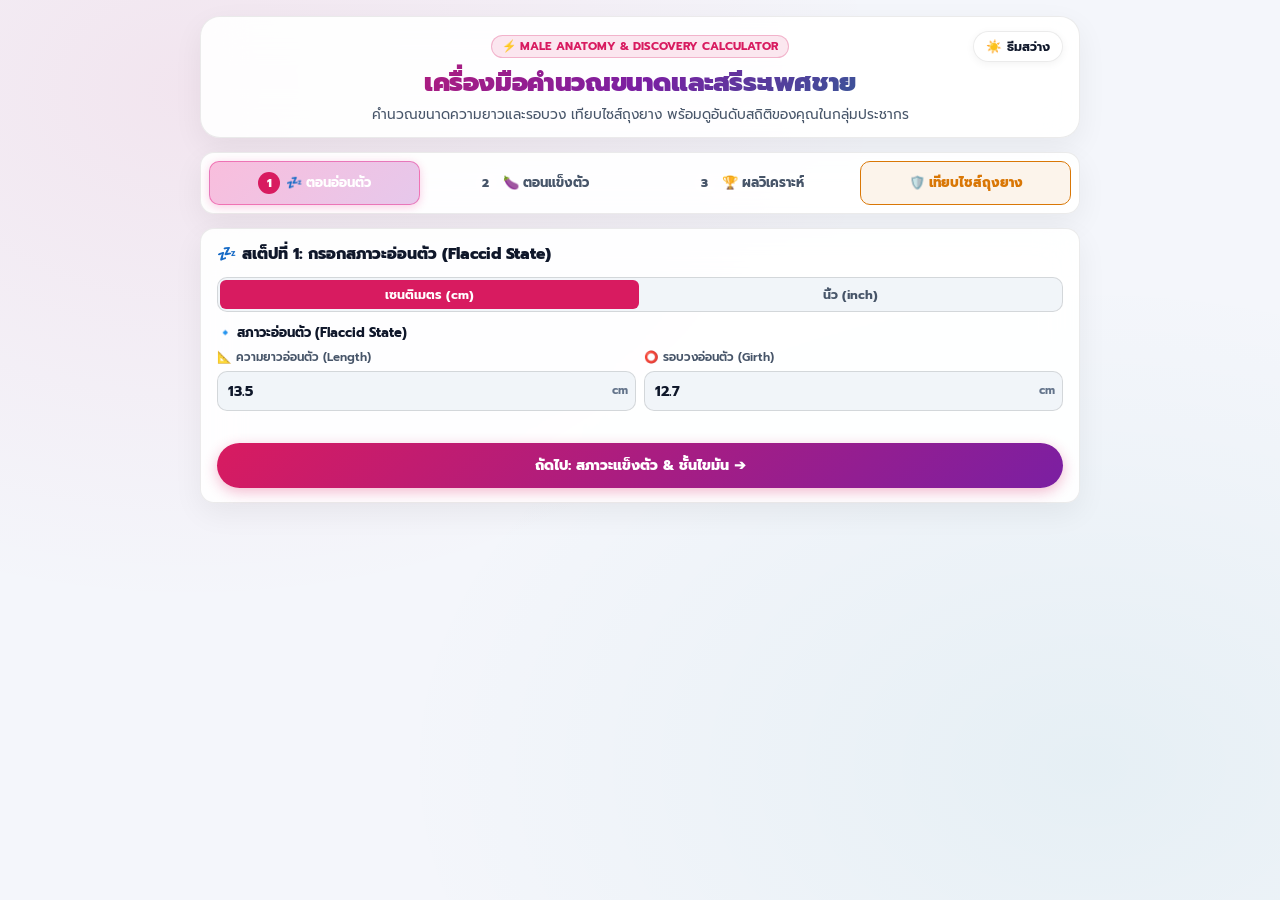
==== commit c97320fa: "Update index.html, vendor html2canvas, and vercel config" ====
--- a/index.html
+++ b/index.html
@@ -6,14 +6,14 @@
   <meta name="viewport" content="width=device-width, initial-scale=1.0">
   <title>MySex | เครื่องมือคำนวณขนาดและสรีระเพศชาย</title>
   <meta name="description"
-    content="เครื่องมือคำนวณสรีระเพศชายแบบเจาะลึก ควยเลือด vs ควยเนื้อ สเปกถุงยางอนามัย ปริมาตรการสูบฉีดเลือด สถิติประชากร และการ์ดรายงานสำหรับแพทย์">
+    content="เครื่องมือคำนวณสรีระเพศชายแบบเจาะลึก ควยเลือด vs ควยเนื้อ สเปกถุงยางอนามัย ปริมาตรเพิ่มโดยประมาณ สถิติประชากร และ Deep Analysis">
   <link rel="preconnect" href="https://fonts.googleapis.com">
   <link rel="preconnect" href="https://fonts.gstatic.com" crossorigin>
   <link
     href="https://fonts.googleapis.com/css2?family=Outfit:wght@300;400;600;700;800;900&family=Prompt:wght@300;400;500;600;700&display=swap"
     rel="stylesheet">
   <!-- html2canvas for passport PNG export -->
-  <script src="https://cdnjs.cloudflare.com/ajax/libs/html2canvas/1.4.1/html2canvas.min.js"></script>
+  <script src="/vendor/html2canvas.min.js"></script>
   <style>
     /* ============================================================
        CSS VARIABLES — LIGHT THEME (DEFAULT) & DARK THEME TOGGLE
@@ -366,6 +366,30 @@
     .form-input:focus {
       outline: none;
       border-color: var(--pink);
+    }
+
+    .form-input.is-invalid {
+      border-color: var(--red);
+      box-shadow: 0 0 0 2px rgba(220, 38, 38, 0.12);
+    }
+
+    .field-error {
+      min-height: 1.1em;
+      margin-top: 4px;
+      color: var(--red);
+      font-size: 0.68rem;
+      font-weight: 600;
+    }
+
+    .measurement-warning {
+      margin-top: 10px;
+      padding: 9px 11px;
+      border: 1px solid rgba(217, 119, 6, 0.35);
+      border-radius: var(--radius-md);
+      background: rgba(217, 119, 6, 0.08);
+      color: var(--text);
+      font-size: 0.72rem;
+      line-height: 1.5;
     }
 
     .input-unit {
@@ -671,8 +695,54 @@
       object-fit: cover;
       object-position: center;
       display: block;
-    }
-
+      pointer-events: none;
+      user-select: none;
+    }
+
+    .passport-photo-hero.is-editing { cursor: grab; touch-action: none; }
+    .passport-photo-hero.is-dragging { cursor: grabbing; }
+    .passport-photo-hero.is-editing .photo-hover-overlay { opacity: 0; }
+
+    .passport-photo-editor {
+      padding: 10px 14px 12px;
+      border-bottom: 1px solid var(--border);
+      background: color-mix(in srgb, var(--card) 92%, var(--purple) 8%);
+    }
+
+    .passport-photo-editor[hidden] { display: none; }
+
+    .passport-photo-editor-top,
+    .passport-photo-editor-actions {
+      display: flex;
+      align-items: center;
+      gap: 8px;
+    }
+
+    .passport-photo-editor-top { margin-bottom: 9px; }
+    .passport-photo-editor-label { flex: 0 0 auto; color: var(--text); font-size: 0.72rem; font-weight: 800; }
+    .passport-photo-zoom { width: 100%; accent-color: var(--pink); cursor: pointer; }
+    .passport-photo-zoom-value { min-width: 38px; color: var(--pink); font-size: 0.7rem; font-weight: 800; text-align: right; }
+    .passport-photo-editor-actions { justify-content: flex-end; flex-wrap: wrap; }
+
+    .passport-photo-tool {
+      min-height: 32px;
+      padding: 5px 10px;
+      border: 1px solid var(--border);
+      border-radius: 999px;
+      background: var(--card);
+      color: var(--text);
+      font: 700 0.68rem var(--font);
+      cursor: pointer;
+    }
+
+    .passport-photo-tool:hover,
+    .passport-photo-tool:focus-visible { border-color: var(--pink); outline: none; }
+
+    .passport-photo-tool.done {
+      border-color: transparent;
+      background: linear-gradient(135deg, var(--pink), var(--purple));
+      color: #fff;
+    }
     /* PHOTO HOVER OVERLAY */
     .photo-hover-overlay {
       position: absolute;
@@ -801,10 +871,17 @@
     /* PASSPORT FOOTER */
     .passport-footer {
       display: flex;
+      flex-wrap: wrap;
       justify-content: space-between;
       align-items: center;
+      gap: 8px;
       padding: 10px 14px 14px;
       border-top: 1px solid;
+    }
+
+    .passport-footer .passport-watermark {
+      flex: 1 1 100%;
+      min-width: 0;
     }
 
     [data-theme="light"] .passport-footer {
@@ -1462,6 +1539,148 @@
       padding-left: 8px;
     }
 
+    .med-analysis-summary {
+      overflow: hidden;
+      margin: 0 0 8px;
+      border: 1px solid #bae6fd;
+      border-radius: 10px;
+      background: #f8fcff;
+    }
+
+    .med-summary-head {
+      display: flex;
+      align-items: center;
+      justify-content: space-between;
+      gap: 14px;
+      padding: 9px 12px;
+      border-bottom: 1px solid #dbeafe;
+      background: #eff8ff;
+    }
+
+    .med-summary-kicker {
+      display: block;
+      margin-bottom: 1px;
+      color: #64748b;
+      font-size: 0.61rem;
+      font-weight: 750;
+      letter-spacing: 0.06em;
+      text-transform: uppercase;
+    }
+
+    .med-summary-profile {
+      color: #b45309;
+      font-size: 0.92rem;
+      font-weight: 900;
+      line-height: 1.25;
+    }
+
+    .med-summary-bfpi {
+      flex: 0 0 auto;
+      min-width: 70px;
+      padding: 5px 8px;
+      border: 1px solid #fed7aa;
+      border-radius: 9px;
+      background: #fff7ed;
+      color: #9a3412;
+      text-align: center;
+    }
+
+    .med-summary-bfpi span {
+      display: block;
+      font-size: 0.58rem;
+      font-weight: 800;
+      letter-spacing: 0.08em;
+    }
+
+    .med-summary-bfpi strong {
+      display: block;
+      margin-top: 1px;
+      font-size: 1.05rem;
+      line-height: 1;
+    }
+
+    .med-summary-grid {
+      display: grid;
+      grid-template-columns: repeat(2, minmax(0, 1fr));
+    }
+
+    .med-summary-item {
+      min-width: 0;
+      padding: 7px 12px;
+      border-bottom: 1px solid #e2e8f0;
+    }
+
+    .med-summary-item:nth-child(odd) { border-right: 1px solid #e2e8f0; }
+    .med-summary-item:nth-last-child(-n + 2) { border-bottom: 0; }
+
+    .med-summary-label {
+      display: block;
+      margin-bottom: 1px;
+      color: #64748b;
+      font-size: 0.61rem;
+      font-weight: 750;
+    }
+
+    .med-summary-value {
+      display: block;
+      color: #0369a1;
+      font-size: 0.86rem;
+      font-weight: 900;
+      line-height: 1.25;
+    }
+
+    .med-summary-detail {
+      display: block;
+      margin-top: 1px;
+      color: #475569;
+      font-size: 0.63rem;
+      line-height: 1.35;
+    }
+
+    .med-summary-note {
+      margin: 0;
+      padding: 5px 12px;
+      border-top: 1px solid #dbeafe;
+      background: #ffffff;
+      color: #64748b;
+      font-size: 0.59rem;
+      line-height: 1.35;
+    }
+
+    .med-details-toggle {
+      width: 100%;
+      display: flex;
+      align-items: center;
+      justify-content: space-between;
+      gap: 12px;
+      margin: 0 0 10px;
+      padding: 9px 12px;
+      border: 1px solid #cbd5e1;
+      border-radius: 9px;
+      background: #ffffff;
+      color: #0369a1;
+      font-size: 0.76rem;
+      font-weight: 850;
+      cursor: pointer;
+    }
+
+    .med-details-toggle:hover,
+    .med-details-toggle:focus-visible {
+      border-color: #0284c7;
+      outline: none;
+    }
+
+    .med-details-toggle-icon {
+      font-size: 0.9rem;
+      transition: transform 160ms ease;
+    }
+
+    .med-details-toggle[aria-expanded="true"] .med-details-toggle-icon {
+      transform: rotate(180deg);
+    }
+
+    .med-details-panel[hidden] { display: none; }
+
     .toast {
       position: fixed;
       bottom: 24px;
@@ -1481,6 +1700,93 @@
     .toast.show {
       transform: translateX(-50%) translateY(0);
     }
+    .passport-save-overlay {
+      position: fixed;
+      inset: 0;
+      z-index: 10000000;
+      display: none;
+      align-items: center;
+      justify-content: center;
+      padding: 14px;
+      background: rgba(4, 3, 10, 0.88);
+      backdrop-filter: blur(12px);
+    }
+
+    .passport-save-overlay.open { display: flex; }
+
+    .passport-save-dialog {
+      width: min(100%, 460px);
+      max-height: calc(100dvh - 28px);
+      overflow-y: auto;
+      border: 1px solid rgba(255, 255, 255, 0.16);
+      border-radius: 20px;
+      background: #100b1c;
+      color: #fff;
+      box-shadow: 0 24px 80px rgba(0, 0, 0, 0.45);
+    }
+
+    .passport-save-header {
+      position: sticky;
+      top: 0;
+      z-index: 1;
+      display: flex;
+      align-items: center;
+      justify-content: space-between;
+      gap: 12px;
+      padding: 12px 14px;
+      background: rgba(16, 11, 28, 0.94);
+      border-bottom: 1px solid rgba(255, 255, 255, 0.12);
+      backdrop-filter: blur(10px);
+    }
+
+    .passport-save-title { font-size: 0.88rem; font-weight: 900; }
+
+    .passport-save-close {
+      width: 34px;
+      height: 34px;
+      border: 1px solid rgba(255, 255, 255, 0.16);
+      border-radius: 50%;
+      background: rgba(255, 255, 255, 0.08);
+      color: #fff;
+      font-size: 1rem;
+      cursor: pointer;
+    }
+
+    .passport-save-body { padding: 12px; }
+
+    .passport-save-image {
+      display: block;
+      width: 100%;
+      height: auto;
+      border-radius: 12px;
+      background: #050407;
+      -webkit-touch-callout: default;
+      user-select: auto;
+    }
+
+    .passport-save-hint {
+      margin: 12px 2px 0;
+      color: rgba(255, 255, 255, 0.78);
+      font-size: 0.76rem;
+      line-height: 1.55;
+      text-align: center;
+    }
+
+    .passport-save-actions { display: flex; justify-content: center; gap: 8px; margin-top: 10px; }
+
+    .passport-save-share {
+      display: none;
+      width: 100%;
+      min-height: 42px;
+      border: 0;
+      border-radius: 999px;
+      background: linear-gradient(135deg, var(--pink), var(--purple));
+      color: #fff;
+      font: 800 0.8rem var(--font);
+      cursor: pointer;
+    }
+
+    .passport-save-share.available { display: block; }
   </style>
   <style>
     /* PROGRESSIVE DISCLOSURE WIZARD STYLES */
@@ -1575,6 +1881,8 @@
       transition: all 0.25s ease;
       border: 1px solid transparent;
       white-space: nowrap;
+      font-family: var(--font);
+      appearance: none;
     }
 
     .step-label {
@@ -1605,6 +1913,367 @@
       color: #ffffff !important;
       border-color: transparent !important;
       box-shadow: 0 4px 14px rgba(217, 119, 6, 0.35) !important;
+    }
+
+    /* RESULT CONTINUATION — prominent paths beyond the summary */
+    /* PERSONAL RESULT INSIGHTS */
+    .result-insights { margin:0 0 14px; padding:14px; border:1px solid var(--border); border-radius:var(--radius-xl); background:var(--card); box-shadow:var(--shadow); }
+    .result-insights-heading { display:flex; align-items:center; gap:8px; margin-bottom:10px; color:var(--text); font-size:0.86rem; font-weight:900; }
+    .result-insights-heading span { color:var(--muted); font-size:0.66rem; font-weight:700; }
+    .result-insights-grid { display:grid; grid-template-columns:repeat(3,minmax(0,1fr)); gap:8px; }
+    .result-insight { min-width:0; padding:11px; border:1px solid var(--border); border-radius:var(--radius-md); background:var(--metric-bg); }
+    .result-insight-top { display:flex; align-items:center; gap:6px; margin-bottom:5px; color:var(--pink); font-size:0.72rem; font-weight:900; }
+    .result-insight-text { color:var(--text); font-size:0.72rem; line-height:1.55; }
+
+    .foreskin-toggle { display:inline-flex; flex:0 0 auto; padding:3px; border:1px solid var(--border); border-radius:999px; background:var(--metric-bg); }
+    .foreskin-option { min-height:27px; padding:4px 9px; border:0; border-radius:999px; background:transparent; color:var(--muted); font:800 .62rem var(--font); cursor:pointer; }
+    .foreskin-option.active { background:var(--card); color:var(--pink); box-shadow:0 2px 7px rgba(15,23,42,.10); }
+    .foreskin-option:focus-visible { outline:2px solid var(--pink); outline-offset:1px; }
+    /* GROWTH EXPLORER */
+    .growth-explorer { display:grid; grid-template-columns:38px minmax(140px,1fr) auto; align-items:center; gap:10px; margin-top:8px; padding:8px 10px; border:1px solid rgba(123,31,162,.18); border-radius:14px; background:linear-gradient(135deg,rgba(216,27,96,.06),rgba(0,131,143,.05)); }
+    .growth-explorer-head { min-width:150px; text-align:right; }
+    .growth-state { display:flex; align-items:center; justify-content:flex-end; gap:6px; color:var(--text); font-size:.7rem; font-weight:900; white-space:nowrap; }
+    .growth-state-dot { width:7px; height:7px; border-radius:50%; background:linear-gradient(135deg,var(--cyan),var(--pink)); box-shadow:0 0 0 3px rgba(216,27,96,.10); }
+    .growth-live-values { margin-top:2px; color:var(--muted); font-size:.62rem; font-weight:700; white-space:nowrap; }
+    .growth-play { display:grid; place-items:center; width:38px; height:38px; padding:0; border:0; border-radius:50%; background:linear-gradient(135deg,var(--pink),var(--purple)); color:#fff; box-shadow:0 4px 12px rgba(123,31,162,.22); font:900 .78rem var(--font); cursor:pointer; transition:transform .18s ease,box-shadow .18s ease; }
+    .growth-play:hover,.growth-play:focus-visible { transform:translateY(-1px); box-shadow:0 7px 17px rgba(123,31,162,.28); outline:none; }
+    .growth-range-wrap { min-width:0; }
+    .growth-slider { display:block; width:100%; height:5px; margin:0; appearance:none; border-radius:999px; background:linear-gradient(90deg,var(--cyan),var(--purple),var(--pink)); cursor:pointer; }
+    .growth-slider::-webkit-slider-thumb { width:19px; height:19px; appearance:none; border:3px solid #fff; border-radius:50%; background:var(--pink); box-shadow:0 2px 8px rgba(123,31,162,.35); }
+    .growth-slider::-moz-range-thumb { width:14px; height:14px; border:3px solid #fff; border-radius:50%; background:var(--pink); box-shadow:0 2px 8px rgba(123,31,162,.35); }
+    .growth-scale { display:flex; justify-content:space-between; margin-top:4px; color:var(--muted); font-size:.56rem; font-weight:700; }
+    @media (max-width:520px) { .growth-explorer{grid-template-columns:34px minmax(0,1fr);gap:8px}.growth-play{width:34px;height:34px}.growth-explorer-head{grid-column:1/-1;display:flex;align-items:center;justify-content:space-between;min-width:0;text-align:left}.growth-state{justify-content:flex-start}.growth-live-values{margin:0} }
+    @media (prefers-reduced-motion:reduce) { .growth-play{transition:none} }    .result-next-panel {
+      margin: 0 0 14px;
+      padding: 16px;
+      border: 1px solid rgba(123, 31, 162, 0.18);
+      border-radius: var(--radius-xl);
+      background:
+        radial-gradient(circle at 10% 0%, rgba(216, 27, 96, 0.10), transparent 42%),
+        linear-gradient(135deg, var(--card), rgba(123, 31, 162, 0.045));
+      box-shadow: var(--shadow);
+      animation: fadeInStep 0.45s ease both;
+    }
+
+    .result-next-heading {
+      display: flex;
+      align-items: baseline;
+      gap: 8px;
+      margin-bottom: 11px;
+      color: var(--text);
+      font-size: 0.9rem;
+      font-weight: 900;
+    }
+
+    .result-next-heading span {
+      color: var(--pink);
+      font-size: 0.68rem;
+      letter-spacing: 0.7px;
+      text-transform: uppercase;
+    }
+
+    .result-next-actions {
+      display: grid;
+      grid-template-columns: repeat(2, minmax(0, 1fr));
+      gap: 10px;
+    }
+
+    .result-next-card {
+      display: grid;
+      grid-template-columns: 42px minmax(0, 1fr) auto;
+      align-items: center;
+      gap: 12px;
+      width: 100%;
+      padding: 13px 14px;
+      border: 1px solid var(--border);
+      border-radius: var(--radius-lg);
+      background: rgba(255, 255, 255, 0.64);
+      color: var(--text);
+      text-align: left;
+      cursor: pointer;
+      font-family: var(--font);
+      transition: transform 0.2s ease, border-color 0.2s ease, box-shadow 0.2s ease;
+    }
+
+    [data-theme="dark"] .result-next-card {
+      background: rgba(18, 23, 42, 0.72);
+    }
+
+    .result-next-card:hover,
+    .result-next-card:focus-visible {
+      transform: translateY(-2px);
+      border-color: rgba(216, 27, 96, 0.42);
+      box-shadow: 0 8px 24px rgba(123, 31, 162, 0.12);
+      outline: none;
+    }
+
+    .result-next-icon {
+      display: grid;
+      place-items: center;
+      width: 42px;
+      height: 42px;
+      border-radius: 13px;
+      background: linear-gradient(135deg, rgba(216, 27, 96, 0.14), rgba(123, 31, 162, 0.16));
+      font-size: 1.25rem;
+    }
+
+    .result-next-card.analysis .result-next-icon {
+      background: linear-gradient(135deg, rgba(0, 131, 143, 0.14), rgba(66, 165, 245, 0.16));
+    }
+
+    .result-next-title {
+      display: block;
+      margin-bottom: 2px;
+      font-size: 0.88rem;
+      font-weight: 900;
+    }
+
+    .result-next-desc {
+      display: block;
+      color: var(--muted);
+      font-size: 0.7rem;
+      line-height: 1.45;
+    }
+
+    .result-next-arrow {
+      color: var(--pink);
+      font-size: 1.05rem;
+      font-weight: 900;
+    }
+
+    .result-next-card.analysis .result-next-arrow {
+      color: var(--cyan);
+    }
+    /* RESPONSIVE LAYOUT */
+    .position-guide-grid {
+      display: grid;
+      grid-template-columns: 1fr 1fr;
+      gap: 10px;
+    }
+
+    @media (max-width: 600px) {
+      .result-next-panel {
+        padding: 13px;
+      }
+
+      .result-insights-grid { grid-template-columns: 1fr; }
+
+      .result-next-actions {
+        grid-template-columns: 1fr;
+      }
+body {
+        padding: 8px 8px 32px;
+      }
+
+      header {
+        padding: 10px 12px 12px;
+      }
+
+      .header-top-right {
+        position: static;
+        display: flex;
+        justify-content: flex-end;
+        margin-bottom: 6px;
+      }
+
+      .badge-phase {
+        max-width: 100%;
+        white-space: normal;
+        line-height: 1.35;
+      }
+
+      .wizard-bar {
+        display: grid !important;
+        grid-template-columns: repeat(2, minmax(0, 1fr));
+        gap: 6px !important;
+        padding: 6px;
+      }
+
+      .wizard-step {
+        min-width: 0;
+        min-height: 48px;
+        padding: 7px 6px;
+        gap: 5px;
+        font-size: 0.74rem;
+        white-space: normal;
+      }
+
+      .step-num {
+        width: 20px;
+        height: 20px;
+        flex: 0 0 20px;
+      }
+
+      .step-label {
+        min-width: 0;
+        white-space: normal;
+        overflow-wrap: anywhere;
+        line-height: 1.3;
+        text-align: center;
+      }
+
+      .card {
+        padding: 12px;
+      }
+
+      .card-title,
+      .card-title-text {
+        min-width: 0;
+        overflow-wrap: anywhere;
+      }
+
+      .input-row,
+      .position-guide-grid {
+        grid-template-columns: 1fr;
+      }
+
+      .quick-match-measurement,
+      .results-header,
+      .results-footer-main,
+      .med-meta,
+      .med-footer-actions {
+        flex-direction: column;
+        align-items: stretch !important;
+      }
+
+      .quick-match-measurement {
+        gap: 8px;
+      }
+
+      #qcGirthDisplay {
+        align-self: flex-start;
+      }
+
+      .results-header {
+        gap: 10px;
+      }
+
+      .results-header .btn-preset,
+      .results-footer-actions,
+      .results-footer-actions .btn-preset,
+      .med-footer-actions .btn-action-med {
+        width: 100%;
+      }
+
+      .results-footer-actions {
+        display: grid !important;
+        grid-template-columns: 1fr;
+      }
+
+      .results-footer-info {
+        grid-template-columns: 1fr !important;
+      }
+
+      #anatomySvg {
+        display: block;
+        height: auto;
+        min-height: 170px;
+      }
+
+      .modal-overlay {
+        align-items: flex-start;
+        padding: 8px;
+        overflow-y: auto;
+      }
+
+      .passport-card-box,
+      .med-report-box {
+        max-height: calc(100dvh - 16px);
+      }
+
+      .passport-header-row {
+        flex-wrap: wrap;
+      }
+
+      .passport-certified {
+        order: 3;
+        width: 100%;
+      }
+
+      .passport-photo-hero {
+        height: auto;
+        aspect-ratio: 20 / 21;
+      }
+
+      .passport-spec-value,
+      .passport-watermark-url {
+        overflow-wrap: anywhere;
+      }
+
+      .passport-footer,
+      .passport-watermark {
+        align-items: stretch;
+        flex-direction: column;
+      }
+
+      .passport-footer {
+        gap: 10px;
+      }
+
+      .passport-footer .btn-action {
+        justify-content: center;
+        width: 100%;
+      }
+
+      .med-report-box {
+        padding: 14px;
+      }
+
+      .med-header {
+        gap: 8px;
+      }
+
+      .med-title-main,
+      .med-subtitle,
+      .med-sec-header,
+      .med-meta,
+      .med-footer-actions {
+        overflow-wrap: anywhere;
+      }
+
+      .med-meta,
+      .med-footer-actions {
+        gap: 8px;
+      }
+
+      .med-table {
+        table-layout: fixed;
+        font-size: 0.68rem;
+      }
+
+      .med-table th,
+      .med-table td {
+        padding: 5px 4px;
+        overflow-wrap: anywhere;
+        word-break: break-word;
+      }
+
+      .toast {
+        right: 12px;
+        left: 12px;
+        width: auto;
+        max-width: none;
+        text-align: center;
+        transform: translateY(100px);
+      }
+
+      .toast.show {
+        transform: translateY(0);
+      }
+    }
+
+    @media (max-width: 340px) {
+      .metrics-grid {
+        grid-template-columns: 1fr;
+      }
+
+      .passport-specs-grid {
+        grid-template-columns: 1fr;
+      }
+
+      .passport-spec-cell:nth-child(odd) {
+        border-right: none;
+      }
     }
 
     .brand-chip {
@@ -1628,75 +2297,70 @@
     <!-- HEADER -->
     <header>
       <div class="header-top-right">
-        <a href="/"
-          style="text-decoration:none; display:inline-flex; align-items:center; gap:5px; background:linear-gradient(135deg, rgba(255,42,133,0.15), rgba(180,77,255,0.15)); border:1px solid rgba(255,42,133,0.25); padding:6px 14px; border-radius:50px; color:var(--text); font-size:0.82rem; font-weight:700; transition:all 0.2s;"
-          onmouseover="this.style.transform='translateY(-1px)';this.style.boxShadow='0 4px 12px rgba(255,42,133,0.3)'"
-          onmouseout="this.style.transform='';this.style.boxShadow=''">🏠 MySex</a>
         <button class="theme-toggle-btn" onclick="toggleTheme()">
           <span id="themeIcon">☀️</span> <span id="themeText">ธีมสว่าง</span>
         </button>
       </div>
 
-      <div class="badge-phase">⚡ MALE ANATOMICAL & DIAGNOSTICS CALCULATOR</div>
+      <div class="badge-phase">⚡ MALE ANATOMY & DISCOVERY CALCULATOR</div>
       <h1>เครื่องมือคำนวณขนาดและสรีระเพศชาย</h1>
-      <p>คำนวณขนาดความยาวและรอบวง หาไซส์ถุงยางที่ใช่ พร้อมดูอันดับสถิติของคุณในกลุ่มประชากร</p>
+      <p>คำนวณขนาดความยาวและรอบวง เทียบไซส์ถุงยาง พร้อมดูอันดับสถิติของคุณในกลุ่มประชากร</p>
     </header>
 
     <!-- SINGLE UNIFIED 4-TAB NAVIGATION BAR (1 ROW ONLY) -->
-    <div class="wizard-bar" id="wizardBar" style="display:flex; gap:6px; margin-bottom:14px;">
-      <div class="wizard-step active" id="stepTab1" onclick="selectTab(1)">
+    <div class="wizard-bar" id="wizardBar" role="tablist" aria-label="ขั้นตอนการคำนวณ" style="display:flex; gap:6px; margin-bottom:14px;">
+      <button type="button" class="wizard-step active" id="stepTab1" role="tab" aria-selected="true" aria-controls="step1View" onclick="selectTab(1)">
         <span class="step-num">1</span>
         <span class="step-label">💤 ตอนอ่อนตัว</span>
-      </div>
-      <div class="wizard-step" id="stepTab2" onclick="selectTab(2)">
+      </button>
+      <button type="button" class="wizard-step" id="stepTab2" role="tab" aria-selected="false" aria-controls="step2View" onclick="selectTab(2)">
         <span class="step-num">2</span>
         <span class="step-label">🍆 ตอนแข็งตัว</span>
-      </div>
-      <div class="wizard-step" id="stepTab3" onclick="selectTab(3)">
+      </button>
+      <button type="button" class="wizard-step" id="stepTab3" role="tab" aria-selected="false" aria-controls="step3View" onclick="selectTab(3)">
         <span class="step-num">3</span>
         <span class="step-label">🏆 ผลวิเคราะห์</span>
-      </div>
-      <div class="wizard-step wizard-step-condom" id="stepTabCondom" onclick="selectTab('condom')">
+      </button>
+      <button type="button" class="wizard-step wizard-step-condom" id="stepTabCondom" role="tab" aria-selected="false" aria-controls="condomMatchView" onclick="selectTab('condom')">
         <span class="step-label">🛡️ เทียบไซส์ถุงยาง</span>
-      </div>
+      </button>
     </div>
 
     <!-- CONDOM MATCHING VIEW (QUICK MATCH MODE) -->
-    <div id="condomMatchView" class="step-view" style="display:none; width:100%;">
+    <div id="condomMatchView" class="step-view" role="tabpanel" aria-labelledby="stepTabCondom" style="display:none; width:100%;">
       <div class="card" style="padding: 20px;">
         <div class="card-title">
-          <div class="card-title-text">🛡️ เทียบขนาดถุงยางอนามัยที่พอดี</div>
+          <div class="card-title-text">🛡️ เทียบไซส์ถุงยางอนามัย</div>
         </div>
         <div style="font-size:0.8rem; color:var(--muted); margin-bottom:16px;">
-          เลื่อนปรับเฉพาะเส้นรอบวงตอนแข็งตัว เพื่อเทียบหาขนาดไซส์ถุงยางอนามัยมาตรฐานที่สวมใส่พอดี
+          เลื่อนปรับเส้นรอบวงตอนแข็งตัว เพื่อเทียบกับช่วงไซส์มาตรฐาน 49–72 มม.
         </div>
 
         <!-- UNIT TOGGLE -->
         <div class="unit-toggle" style="margin-bottom:16px;">
-          <button class="unit-btn active" id="qc_u_mm" onclick="setUnit('mm')">มิลลิเมตร (mm)</button>
-          <button class="unit-btn" id="qc_u_cm" onclick="setUnit('cm')">เซนติเมตร (cm)</button>
+          <button class="unit-btn active" id="qc_u_cm" onclick="setUnit('cm')">เซนติเมตร (cm)</button>
           <button class="unit-btn" id="qc_u_in" onclick="setUnit('in')">นิ้ว (inch)</button>
         </div>
 
         <!-- GIRTH SLIDER & NUMERIC INPUT -->
         <div style="background:var(--metric-bg); border:1px solid var(--border); border-radius:var(--radius-lg); padding:16px; margin-bottom:16px;">
-          <div style="display:flex; justify-content:space-between; align-items:center; margin-bottom:12px;">
+          <div class="quick-match-measurement" style="display:flex; justify-content:space-between; align-items:center; margin-bottom:12px;">
             <span style="font-size:0.88rem; font-weight:800; color:var(--text);">⭕ เส้นรอบวงตอนแข็งตัว (Girth):</span>
-            <div style="background:rgba(216, 27, 96, 0.12); border:1px solid rgba(216, 27, 96, 0.3); color:var(--pink); font-family:'Outfit',monospace; font-weight:900; font-size:1.15rem; padding:3px 14px; border-radius:8px;" id="qcGirthDisplay">154.0 mm</div>
+            <div style="background:rgba(216, 27, 96, 0.12); border:1px solid rgba(216, 27, 96, 0.3); color:var(--pink); font-family:'Outfit',monospace; font-weight:900; font-size:1.15rem; padding:3px 14px; border-radius:8px;" id="qcGirthDisplay">15.4 cm</div>
           </div>
           <input type="range" id="qcGirthSlider" min="70" max="200" step="0.5" value="154" style="width:100%; height:8px; border-radius:50px; cursor:pointer; accent-color:var(--pink);" oninput="syncCondomSlider(this.value)">
         </div>
 
         <!-- RESULT HERO CARD -->
         <div style="background:linear-gradient(135deg, rgba(217,119,6,0.1), rgba(216,27,96,0.08)); border:2px solid var(--gold); border-radius:var(--radius-xl); padding:22px; text-align:center; margin-bottom:18px; box-shadow:0 8px 30px rgba(217,119,6,0.15);">
-          <div style="font-size:0.75rem; font-weight:800; color:var(--gold); letter-spacing:1.5px; text-transform:uppercase;">RECOMMENDED CONDOM SIZE</div>
-          <div id="qcResultSize" style="font-family:'Outfit',monospace; font-size:3.6rem; font-weight:900; color:var(--gold); line-height:1.1; margin:8px 0; text-shadow:0 0 20px rgba(217,119,6,0.3);">69 mm</div>
-          <div id="qcResultFit" style="font-size:0.9rem; font-weight:800; color:var(--text); margin-bottom:4px;">✨ สวมใส่กระชับ พอดีเป๊ะ (Fit)</div>
-          <div id="qcResultFormula" style="font-size:0.76rem; color:var(--muted);">สูตรมาตรฐาน: รอบวง 154.0 มม. ÷ 2.3 = 66.9 มม.</div>
+          <div style="font-size:0.75rem; font-weight:800; color:var(--gold); letter-spacing:1.5px; text-transform:uppercase;">CONDOM SIZE ESTIMATE</div>
+          <div id="qcResultSize" style="font-family:'Outfit',monospace; font-size:3.6rem; font-weight:900; color:var(--gold); line-height:1.1; margin:8px 0; text-shadow:0 0 20px rgba(217,119,6,0.3);">69 มม.</div>
+          <div id="qcResultFit" style="font-size:0.9rem; font-weight:800; color:var(--text); margin-bottom:4px;">ไซส์ใกล้เคียงจากรอบวง</div>
+          <div id="qcResultFormula" style="font-size:0.76rem; color:var(--muted);">ค่าประมาณ: รอบวง 154 มม. ÷ 2.3 = 67 มม.</div>
 
           <!-- BRAND TAGS -->
           <div style="margin-top:16px; padding-top:14px; border-top:1px solid var(--border);">
-            <div style="font-size:0.74rem; color:var(--muted); font-weight:700; margin-bottom:8px;">🏷️ ตัวอย่างแบรนด์และรุ่นที่รองรับไซส์นี้:</div>
+            <div id="qcBrandLabel" style="font-size:0.74rem; color:var(--muted); font-weight:700; margin-bottom:8px;">🏷️ ตัวอย่างแบรนด์และรุ่นในไซส์นี้:</div>
             <div id="qcBrandList" style="display:flex; flex-wrap:wrap; justify-content:center; gap:6px;"></div>
           </div>
         </div>
@@ -1709,7 +2373,7 @@
     </div>
 
     <!-- STEP 1 VIEW: FLACCID STATE (CENTERED) -->
-    <div id="step1View" class="step-view" style="width:100%;">
+    <div id="step1View" class="step-view" role="tabpanel" aria-labelledby="stepTab1" style="width:100%;">
       <div class="card">
         <div class="card-title">
           <div class="card-title-text">💤 สเต็ปที่ 1: กรอกสภาวะอ่อนตัว (Flaccid State)</div>
@@ -1717,8 +2381,7 @@
 
         <!-- UNIT TOGGLE -->
         <div class="unit-toggle">
-          <button class="unit-btn active" id="u_mm" onclick="setUnit('mm')">มิลลิเมตร (mm)</button>
-          <button class="unit-btn" id="u_cm" onclick="setUnit('cm')">เซนติเมตร (cm)</button>
+          <button class="unit-btn active" id="u_cm" onclick="setUnit('cm')">เซนติเมตร (cm)</button>
           <button class="unit-btn" id="u_in" onclick="setUnit('in')">นิ้ว (inch)</button>
         </div>
 
@@ -1729,16 +2392,22 @@
             <div>
               <div class="field-sublabel">📐 ความยาวอ่อนตัว (Length)</div>
               <div class="input-wrapper">
-                <input type="number" id="l_flaccid" class="form-input" value="135" step="0.1" oninput="calculate()">
-                <span class="input-unit" id="unit_l1">mm</span>
+                <input type="number" id="l_flaccid" class="form-input" value="13.5" min="0.1" max="50" step="any"
+                  required autocomplete="off" aria-label="ความยาวตอนอ่อนตัว" aria-describedby="unit_l1 l_flaccid_error"
+                  oninput="handleMeasurementInput('l_flaccid')" onblur="validateMeasurementField('l_flaccid')">
+                <span class="input-unit" id="unit_l1">cm</span>
               </div>
+              <div class="field-error" id="l_flaccid_error" aria-live="polite"></div>
             </div>
             <div>
               <div class="field-sublabel">⭕ รอบวงอ่อนตัว (Girth)</div>
               <div class="input-wrapper">
-                <input type="number" id="g_flaccid" class="form-input" value="127" step="0.1" oninput="calculate()">
-                <span class="input-unit" id="unit_g1">mm</span>
+                <input type="number" id="g_flaccid" class="form-input" value="12.7" min="0.1" max="50" step="any"
+                  required autocomplete="off" aria-label="เส้นรอบวงตอนอ่อนตัว" aria-describedby="unit_g1 g_flaccid_error"
+                  oninput="handleMeasurementInput('g_flaccid')" onblur="validateMeasurementField('g_flaccid')">
+                <span class="input-unit" id="unit_g1">cm</span>
               </div>
+              <div class="field-error" id="g_flaccid_error" aria-live="polite"></div>
             </div>
           </div>
         </div>
@@ -1753,7 +2422,7 @@
     </div>
 
     <!-- STEP 2 VIEW: ERECT STATE & FAT LAYER (CENTERED) -->
-    <div id="step2View" class="step-view" style="display:none; width:100%;">
+    <div id="step2View" class="step-view" role="tabpanel" aria-labelledby="stepTab2" style="display:none; width:100%;">
       <div class="card">
         <div class="card-title">
           <div class="card-title-text">🍆 สเต็ปที่ 2: กรอกสภาวะแข็งตัว & ชั้นไขมัน</div>
@@ -1766,16 +2435,22 @@
             <div>
               <div class="field-sublabel">📐 ความยาวแข็งตัว (Length)</div>
               <div class="input-wrapper">
-                <input type="number" id="l_erect" class="form-input" value="162" step="0.1" oninput="calculate()">
-                <span class="input-unit" id="unit_l2">mm</span>
+                <input type="number" id="l_erect" class="form-input" value="16.2" min="0.1" max="50" step="any"
+                  required autocomplete="off" aria-label="ความยาวตอนแข็งตัว" aria-describedby="unit_l2 l_erect_error"
+                  oninput="handleMeasurementInput('l_erect')" onblur="validateMeasurementField('l_erect')">
+                <span class="input-unit" id="unit_l2">cm</span>
               </div>
+              <div class="field-error" id="l_erect_error" aria-live="polite"></div>
             </div>
             <div>
               <div class="field-sublabel">⭕ รอบวงแข็งตัว (Girth)</div>
               <div class="input-wrapper">
-                <input type="number" id="g_erect" class="form-input" value="154" step="0.1" oninput="calculate()">
-                <span class="input-unit" id="unit_g2">mm</span>
+                <input type="number" id="g_erect" class="form-input" value="15.4" min="0.1" max="50" step="any"
+                  required autocomplete="off" aria-label="เส้นรอบวงตอนแข็งตัว" aria-describedby="unit_g2 g_erect_error"
+                  oninput="handleMeasurementInput('g_erect')" onblur="validateMeasurementField('g_erect')">
+                <span class="input-unit" id="unit_g2">cm</span>
               </div>
+              <div class="field-error" id="g_erect_error" aria-live="polite"></div>
             </div>
           </div>
         </div>
@@ -1784,9 +2459,16 @@
         <div class="form-group">
           <div class="form-label"><span>🔹 ชั้นไขมันโคนควย/เนินหัวหน่าว (T<sub>fat</sub>)</span></div>
           <div class="input-wrapper">
-            <input type="number" id="t_fat" class="form-input" value="15" step="0.1" oninput="calculate()">
-            <span class="input-unit" id="unit_tfat">mm</span>
+            <input type="number" id="t_fat" class="form-input" value="1.5" min="0" max="20" step="any"
+              required autocomplete="off" aria-label="ชั้นไขมันบริเวณโคน" aria-describedby="unit_tfat t_fat_error"
+              oninput="handleMeasurementInput('t_fat')" onblur="validateMeasurementField('t_fat')">
+            <span class="input-unit" id="unit_tfat">cm</span>
           </div>
+          <div class="field-error" id="t_fat_error" aria-live="polite"></div>
+        </div>
+
+        <div class="measurement-warning" id="measurementWarning" role="status" hidden>
+          ⚠️ ค่าตอนแข็งตัวต่ำกว่าตอนอ่อนตัวอย่างน้อยหนึ่งรายการ กรุณาตรวจหน่วยและวิธีวัดอีกครั้ง ระบบยังคำนวณต่อได้
         </div>
 
         <div style="display:flex; gap:10px; margin-top:16px;">
@@ -1802,22 +2484,50 @@
     </div>
 
     <!-- STEP 3 VIEW: GRAND REVEAL & LIVE LAB (FULL DASHBOARD 960PX) -->
-    <div id="step3View" class="step-view" style="display:none; width:100%;">
-      <div
+    <div id="step3View" class="step-view" role="tabpanel" aria-labelledby="stepTab3" style="display:none; width:100%;">
+      <div class="results-header"
         style="display:flex; justify-content:space-between; align-items:center; margin-bottom:14px; background:var(--card); backdrop-filter:blur(16px); padding:12px 18px; border-radius:var(--radius-lg); border:1px solid var(--border); box-shadow:var(--shadow);">
         <div>
           <div style="font-weight:900; color:var(--text); font-size:1.05rem;">
             🏆 แดชบอร์ดวิเคราะห์สรีระเต็มรูปแบบ (The Grand Reveal & Live Lab)
+            <span
+              style="display:inline-flex; margin-left:8px; padding:2px 7px; border-radius:999px; background:rgba(123,31,162,0.12); color:var(--purple); font-size:0.62rem; letter-spacing:0.8px; vertical-align:middle;">MYSEX MODEL</span>
           </div>
           <div style="font-size:0.78rem; color:var(--muted); margin-top:2px;">
             วิเคราะห์ยศสรีระ · ถุงยางที่แนะนำ · แผนภาพ 2D มาตราส่วน · สถิติประชากร
           </div>
         </div>
         <button type="button" class="btn-preset" onclick="goToStep(1)" style="font-size:0.8rem; padding:6px 14px;">
-          🔄 เริ่มคำนวณใหม่
+          ✏️ กลับไปแก้ข้อมูล
         </button>
       </div>
 
+      <section class="result-next-panel" aria-labelledby="resultNextHeading">
+        <div class="result-next-heading" id="resultNextHeading">
+          ผลของคุณยังมีต่อ
+          <span>Explore more</span>
+        </div>
+        <div class="result-next-actions">
+          <button type="button" class="result-next-card" onclick="openPassportModal()">
+            <span class="result-next-icon" aria-hidden="true">🪪</span>
+            <span>
+              <span class="result-next-title">สร้าง Spec Passport</span>
+              <span class="result-next-desc">เปลี่ยนผลลัพธ์เป็นการ์ดสเปกส่วนตัว พร้อมแชร์หรือบันทึก</span>
+            </span>
+            <span class="result-next-arrow" aria-hidden="true">→</span>
+          </button>
+          <button type="button" class="result-next-card analysis" onclick="openMedicalModal()">
+            <span class="result-next-icon" aria-hidden="true">🔬</span>
+            <span>
+              <span class="result-next-title">เปิด Deep Analysis</span>
+              <span class="result-next-desc">เจาะรายละเอียดสัดส่วน การเปลี่ยนแปลง และข้อมูลเปรียบเทียบ</span>
+            </span>
+            <span class="result-next-arrow" aria-hidden="true">→</span>
+          </button>
+        </div>
+      </section>
+
+      <div class="measurement-warning" id="measurementWarningResult" role="status" style="margin:0 0 14px;" hidden></div>
       <div style="display:flex; flex-direction:column;">
 
         <!-- CARD 1: CONDOM SPEC & VOLUME CARD -->
@@ -1827,25 +2537,26 @@
           </div>
 
           <div class="metrics-grid">
-            <div class="metric-card" id="cardCondom"
+            <div class="metric-card" id="cardCondom" role="button" tabindex="0" aria-expanded="false" aria-controls="condomTooltip"
               style="border-color:rgba(0,131,143,0.3); cursor:pointer; position:relative;"
-              onclick="toggleCondomTooltip(event)">
+              onclick="toggleCondomTooltip(event)"
+              onkeydown="if(event.key==='Enter'||event.key===' '){event.preventDefault();toggleCondomTooltip(event)}">
               <div class="metric-title" style="display:flex; justify-content:space-between; align-items:center;">
-                <span>ไซส์ถุงยางที่แนะนำ</span>
+                <span>ไซส์ถุงยาง</span>
                 <span
                   style="background:rgba(0,131,143,0.2); color:var(--cyan); border-radius:50%; width:16px; height:16px; display:inline-flex; align-items:center; justify-content:center; font-size:0.65rem; font-weight:bold;">ⓘ</span>
               </div>
               <div class="metric-val" id="resCondom" style="color:var(--cyan); font-size:1.4rem;">69 มม.</div>
-              <div class="metric-sub" id="resCondomSub">สูตร: 66.9 มม. (Fit พอดี)</div>
-
-              <div class="condom-tooltip" id="condomTooltip">
+              <div class="metric-sub" id="resCondomSub">ใกล้เคียงจากรอบวง</div>
+
+              <div class="condom-tooltip" id="condomTooltip" role="tooltip">
                 <div style="font-weight:700; color:var(--cyan); margin-bottom:4px;">🧮
-                  วิธีคำนวณและสูตรหาไซส์ถุงยางอนามัย:</div>
+                  วิธีประมาณและเทียบไซส์ถุงยางอนามัย:</div>
                 <div style="font-size:0.74rem; line-height:1.4;">
-                  <strong>1. สูตรคำนวณหน้ากว้างแบบราบ (Nominal Width):</strong><br>
+                  <strong>1. ประมาณหน้ากว้างแบบราบ (Nominal Width):</strong><br>
                   <code style="color:var(--pink);">หน้ากว้าง = รอบวง (G<sub>erect</sub>) ÷ 2.3</code><br>
                   <span id="condomCalcStep" style="color:var(--gold);">154.0 มม. ÷ 2.3 = 66.9 มม.</span><br><br>
-                  <strong>2. แมตช์ไซส์มาตรฐานสากล:</strong><br>
+                  <strong>2. เทียบไซส์ในฐานข้อมูล:</strong><br>
                   <span>[49, 52, 54, 56, 58, 60, 64, 69, 72 มม.]</span>
                 </div>
               </div>
@@ -1853,14 +2564,14 @@
 
             <div class="metric-card" id="cardDiameter">
               <div class="metric-title">เส้นผ่านศูนย์กลาง (D<sub>m</sub>)</div>
-              <div class="metric-val" id="resDiameter" style="color:var(--text);">49.0 mm</div>
+              <div class="metric-val" id="resDiameter" style="color:var(--text);">49 มม.</div>
               <div class="metric-sub">หน้ากว้างลำควยแข็ง</div>
             </div>
 
             <div class="metric-card" id="cardVolume">
-              <div class="metric-title">ปริมาตรรวม (V<sub>erect</sub>)</div>
+              <div class="metric-title">ปริมาตรขณะแข็งโดยประมาณ (V<sub>erect</sub>)</div>
               <div class="metric-val" id="resVolume" style="color:var(--purple);">305.7 cc</div>
-              <div class="metric-sub">ทรงกระบอกเรขาคณิต</div>
+              <div class="metric-sub">คำนวณจากแบบจำลองทรงกระบอก</div>
             </div>
           </div>
         </div>
@@ -1874,7 +2585,7 @@
           <div
             style="display:flex; align-items:center; justify-content:space-between; margin-bottom:8px; flex-wrap:wrap; gap:6px;">
             <div>
-              <span style="font-size:0.8rem; color:var(--muted);">BFPI Index: </span>
+              <span style="font-size:0.8rem; color:var(--muted);">BFPI: </span>
               <strong id="resBfpi" style="font-family:'Outfit'; font-size:1.3rem; color:var(--gold);">1.45</strong>
             </div>
             <span id="resBadgeType" class="badge badge-flesh">🥩 ควยเนื้อ (Flesh Shower)</span>
@@ -1896,8 +2607,7 @@
           <div
             style="margin-top:10px; padding:12px 14px; background:rgba(216,27,96,0.06); border:1px solid rgba(216,27,96,0.25); border-radius:14px; display:flex; justify-content:space-between; align-items:center; flex-wrap:wrap; gap:6px;">
             <div>
-              <div style="font-size:0.75rem; color:var(--muted); font-weight:700;">👑 ฉายาตัวตนสรีระ (Thai Penis
-                Archetype):</div>
+              <div style="font-size:0.75rem; color:var(--muted); font-weight:700;">👑 ฉายาสรีระ:</div>
               <div id="resArchetypeTitle"
                 style="font-weight:900; font-size:1.25rem; color:var(--pink); margin-top:2px; letter-spacing:-0.2px;">🥖
                 สายปังตอ อวบสะท้านตับ</div>
@@ -1911,33 +2621,40 @@
             <div class="metric-card" id="cardDeltaL">
               <div class="metric-title">อัตรายืดความยาว (ΔL%)</div>
               <div class="metric-val" id="resDeltaL" style="color:var(--pink);">+19.3%</div>
-              <div class="metric-sub" id="resSubDeltaL">อ่อน 135 → แข็ง 161 mm</div>
+              <div class="metric-sub" id="resSubDeltaL">อ่อน 135 → แข็ง 162 มม.</div>
             </div>
             <div class="metric-card" id="cardDeltaG">
               <div class="metric-title">อัตราขยายรอบวง (ΔG%)</div>
               <div class="metric-val" id="resDeltaG" style="color:var(--cyan);">+21.3%</div>
-              <div class="metric-sub" id="resSubDeltaG">อ่อน 127 → แข็ง 154 mm</div>
+              <div class="metric-sub" id="resSubDeltaG">อ่อน 127 → แข็ง 154 มม.</div>
             </div>
             <div class="metric-card" id="cardBloodVol">
-              <div class="metric-title">เลือดสูบฉีด (ΔV)</div>
-              <div class="metric-val" id="resBloodVol" style="color:var(--gold);">+134.8 cc</div>
-              <div class="metric-sub" id="resSubBloodVol">ขยายตัว 1.79x</div>
+              <div class="metric-title">ปริมาตรเพิ่มจากตอนอ่อน (ΔV)</div>
+              <div class="metric-val" id="resBloodVol" style="color:var(--gold);">+132.5 cc</div>
+              <div class="metric-sub" id="resSubBloodVol">ผลต่างระหว่างปริมาตรแข็งและอ่อน</div>
             </div>
           </div>
         </div>
+        <section class="result-insights" aria-labelledby="resultInsightsHeading">
+          <div class="result-insights-heading" id="resultInsightsHeading">✨ ผลเด่นของคุณ <span>สรุปจากค่าที่คำนวณ</span></div>
+          <div class="result-insights-grid">
+            <article class="result-insight"><div class="result-insight-top">🎯 จุดเด่นที่สุด</div><div class="result-insight-text" id="insightStrongest">กำลังวิเคราะห์สัดส่วนที่โดดเด่น</div></article>
+            <article class="result-insight"><div class="result-insight-top">⚡ รูปแบบการเปลี่ยนแปลง</div><div class="result-insight-text" id="insightGrowth">กำลังวิเคราะห์การเปลี่ยนแปลง</div></article>
+            <article class="result-insight"><div class="result-insight-top">🛡️ ใช้งานจริง</div><div class="result-insight-text" id="insightPractical">กำลังประเมินไซส์ใกล้เคียง</div></article>
+          </div>
+        </section>
 
         <!-- CARD 3: REGIONAL & GLOBAL PERCENTILE CARD (BOX 4, 5, 6 — FULLY DYNAMIC) -->
         <div class="card">
           <div class="card-title" style="flex-wrap:wrap; gap:8px;">
             <div>
               <div class="card-title-text">🌐 สถิติเปรียบเทียบสเกลประชากร</div>
-              <div style="font-size:0.72rem; color:var(--muted); font-weight:600;" id="regionSubText">🇹🇭
-                เปรียบเทียบกับเกณฑ์ประชากรชายไทย</div>
+              <div style="font-size:0.72rem; color:var(--muted); font-weight:600;" id="regionSubText">🌐 ข้อมูลรวมหลายประเทศ · Veale 2015</div>
             </div>
             <div class="region-toggle-group">
-              <button class="region-btn active" id="regThai" onclick="switchRegion('thai')">🇹🇭 ไทย</button>
-              <button class="region-btn" id="regAsia" onclick="switchRegion('asia')">🌏 เอเชีย</button>
-              <button class="region-btn" id="regGlobal" onclick="switchRegion('global')">🌐 ทั่วโลก</button>
+              <button class="region-btn active" id="regGlobal" onclick="switchRegion('global')">🌐 โลก</button>
+              <button class="region-btn" id="regChina" onclick="switchRegion('china')">🇨🇳 จีน</button>
+              <button class="region-btn" id="regThai" onclick="switchRegion('thai')">🇹🇭 ไทย · BETA</button>
             </div>
           </div>
 
@@ -1956,7 +2673,7 @@
             <div class="metric-card" id="cardFatPercent">
               <div class="metric-title">ไขมันบดบังความยาว</div>
               <div class="metric-val" id="resFatPercent" style="color:var(--gold);">8.5%</div>
-              <div class="metric-sub" id="resSubBPEL">ชิดกระดูก: 176 mm</div>
+              <div class="metric-sub" id="resSubBPEL">ชิดกระดูก: 177 มม.</div>
             </div>
           </div>
         </div>
@@ -1965,32 +2682,47 @@
         <div class="card">
           <div class="card-title">
             <div class="card-title-text">📊 แผนภาพเปรียบเทียบสภาวะยืดพองตัว (Anatomical Scaled Visualizer)</div>
+            <div class="foreskin-toggle" role="group" aria-label="รูปแบบหนังหุ้มปลาย">
+              <button type="button" class="foreskin-option active" id="foreskinCut" aria-pressed="true" onclick="setForeskinMode('cut')">ขลิบ</button>
+              <button type="button" class="foreskin-option" id="foreskinUncut" aria-pressed="false" onclick="setForeskinMode('uncut')">ไม่ขลิบ</button>
+            </div>
           </div>
           <div
             style="background:var(--metric-bg); border:1px solid var(--border); border-radius:var(--radius-md); padding:8px; text-align:center;">
             <svg id="anatomySvg" width="100%" height="220" viewBox="0 0 760 300"></svg>
           </div>
+          <div class="growth-explorer">
+            <button type="button" class="growth-play" aria-label="เล่นการเปลี่ยนแปลง" title="เล่นการเปลี่ยนแปลง" onclick="playGrowthAnimation()">▶</button>
+            <div class="growth-range-wrap">
+              <input class="growth-slider" id="growthSlider" type="range" min="0" max="100" value="0" step="1" aria-label="ดูการเปลี่ยนแปลงจากตอนอ่อนไปตอนแข็ง" oninput="cancelGrowthAnimation(); renderGrowthStage(this.value)">
+              <div class="growth-scale"><span>อ่อน</span><span>แข็ง</span></div>
+            </div>
+            <div class="growth-explorer-head">
+              <div class="growth-state"><span class="growth-state-dot" aria-hidden="true"></span><span id="growthStageLabel">ตอนอ่อน · 0%</span></div>
+              <div class="growth-live-values" id="growthStageValues">—</div>
+            </div>
+          </div>
         </div>
 
         <!-- CARD: ANATOMICAL POSITION MATCHER CARD -->
         <div class="card">
           <div class="card-title">
-            <div class="card-title-text">📐 ท่าร่วมรักที่เหมาะสมตามสรีระ (Anatomical Position Matcher)</div>
+            <div class="card-title-text">📐 แนวทางท่าตามสรีระ</div>
           </div>
           <div style="font-size:0.75rem; color:var(--muted); margin-bottom:10px;">
-            วิเคราะห์มุมสอดใส่ ความแน่น และระยะความลึกที่เหมาะสมสำหรับสเปกสรีระของคุณ:
+            สำรวจมุม จังหวะ และระยะจากค่าที่กรอก ผลจริงขึ้นกับคู่และความสบาย:
           </div>
 
-          <div style="display:grid; grid-template-columns: 1fr 1fr; gap:10px;">
+          <div class="position-guide-grid">
             <div
               style="background:rgba(22,163,74,0.06); border:1px solid rgba(22,163,74,0.25); border-radius:var(--radius-md); padding:10px 12px;">
               <div
                 style="font-weight:800; font-size:0.82rem; color:var(--green); margin-bottom:6px; display:flex; align-items:center; gap:4px;">
-                <span>⭐ ท่าแนะนำติดดาว (Best Match)</span>
+                <span>⭐ ท่าที่น่าลอง (Try First)</span>
               </div>
               <ul style="font-size:0.75rem; list-style:none; padding-left:0; line-height:1.6;" id="posBestList">
                 <li>🛋️ <strong>Spooning (ตะแคงซ้อน):</strong> กระชับแนบแน่น คุมลึกดีเยี่ยม</li>
-                <li>🧘 <strong>Lotus (นั่งสวมกอด):</strong> แน่นเต็มสัมผัส ปุ่มคลิตอริสฟินสุด</li>
+                <li>🧘 <strong>Lotus (นั่งสวมกอด):</strong> เพิ่มการแนบชิดและการเสียดสี</li>
                 <li>📐 <strong>CAT Technique:</strong> เสียดสีเต็มพื้นที่ โดยไม่ต้องแทงลึก</li>
               </ul>
             </div>
@@ -2002,41 +2734,32 @@
                 <span>⚠️ ท่าที่ควรระวัง (Caution Positions)</span>
               </div>
               <ul style="font-size:0.75rem; list-style:none; padding-left:0; line-height:1.6;" id="posCautionList">
-                <li>🐕 <strong>Deep Doggy:</strong> สอดใส่ลึกสุดตัว เสี่ยงชนปากมดลูก</li>
+                <li>🐕 <strong>Deep Doggy:</strong> อาจลึกหรือกระแทกเกินสบาย ควรเริ่มช้า ๆ</li>
                 <li>🤠 <strong>Cowboy (ผู้หญิงคุม):</strong> คุมมุมยาก อาจพับโคนหากอวบใหญ่</li>
               </ul>
             </div>
           </div>
         </div>
-
-        <footer
+<footer
           style="margin-top:14px; padding:20px; background:var(--card); backdrop-filter:blur(20px); border:1px solid var(--border); border-radius:var(--radius-xl); box-shadow:var(--shadow); text-align:center;">
-          <div
+          <div class="results-footer-main"
             style="display:flex; justify-content:space-between; align-items:center; flex-wrap:wrap; gap:12px; margin-bottom:14px; border-bottom:1px solid var(--border); padding-bottom:14px;">
             <div style="text-align:left;">
               <div
                 style="font-weight:900; font-size:1.05rem; background:linear-gradient(135deg, var(--pink), var(--purple)); -webkit-background-clip:text; -webkit-text-fill-color:transparent;">
-                ⚡ MALE ANATOMICAL & DIAGNOSTICS ENGINE</div>
+                ⚡ MYSEX ANALYSIS & DISCOVERY</div>
               <div style="font-size:0.75rem; color:var(--muted); margin-top:2px;">
-                เครื่องมือคำนวณและวิเคราะห์สรีระเพศชายเชิงกลศาสตร์การแพทย์</div>
-            </div>
-            <div style="display:flex; gap:8px;">
-              <button class="btn-preset" style="font-size:0.75rem; padding:4px 12px;" onclick="openPassportModal()">🪪
-                Spec Passport</button>
-              <button class="btn-preset"
-                style="font-size:0.75rem; padding:4px 12px; color:var(--cyan); border-color:rgba(0,131,143,0.3);"
-                onclick="openMedicalModal()">🩺 Medical Report</button>
+                คำนวณ เปรียบเทียบ และสำรวจสรีระจากค่าที่คุณกรอก</div>
             </div>
           </div>
 
-          <div
+          <div class="results-footer-info"
             style="display:grid; grid-template-columns: repeat(auto-fit, minmax(280px, 1fr)); gap:14px; text-align:left; font-size:0.76rem; color:var(--dim); margin-bottom:14px;">
             <div
               style="background:var(--metric-bg); padding:10px 14px; border-radius:var(--radius-md); border:1px solid var(--border);">
-              <strong style="color:var(--text); display:block; margin-bottom:3px;">🔬 อ้างอิงมาตรฐานการแพทย์ (Clinical
-                Sources):</strong>
-              <span>ข้อมูลเปอร์เซ็นต์ไทล์สากลอ้างอิงจาก Veale et al. (2015) BJU International, Herbenick et al. (2014)
-                Journal of Sexual Medicine และเกณฑ์มาตรฐานสมาคมยูโรวิทยาไทย</span>
+              <strong style="color:var(--text); display:block; margin-bottom:3px;">📚 แหล่งข้อมูลและสถานะโมเดล:</strong>
+              <span style="display:block;">ข้อมูลวิจัย: โลก — Veale et al. (2015) · จีน — Wang et al. (2025)</span>
+              <span id="regionSourceText" style="display:block; margin-top:3px;">กำลังใช้ข้อมูลโลก · Veale 2015</span>
             </div>
             <div
               style="background:var(--metric-bg); padding:10px 14px; border-radius:var(--radius-md); border:1px solid var(--border);">
@@ -2048,7 +2771,7 @@
           </div>
 
           <div style="font-size:0.72rem; color:var(--dim); opacity:0.85;">
-            © 2026 Male Anatomical Diagnostics Engine • Designed with Precision & Clinical Excellence
+            © 2026 MySex Analysis & Discovery • Explore Your Specs
           </div>
         </footer>
       </div>
@@ -2059,34 +2782,53 @@
 
 
   <!-- PASSPORT MODAL OVERLAY -->
-  <div class="modal-overlay" id="passportModalOverlay" onclick="if(event.target===this) closePassportModal()">
-    <div class="passport-card-box" id="passportCard">
+  <div class="modal-overlay" id="passportModalOverlay" role="dialog" aria-modal="true" aria-labelledby="passportDialogTitle" onclick="if(event.target===this) closePassportModal()">
+    <div class="passport-card-box" id="passportCard" tabindex="-1">
 
       <!-- TOP GRADIENT STRIPE -->
       <div class="passport-stripe"></div>
 
-      <!-- HEADER: Badge + Certified + Close -->
+      <!-- HEADER: Badge + Unlock status + Close -->
       <div class="passport-header-row">
-        <div class="passport-badge-title">⚕ SPEC PASSPORT</div>
-        <div style="font-size:0.68rem; font-weight:800; color:var(--gold); letter-spacing:1px;">★ CERTIFIED ★</div>
-        <button onclick="closePassportModal()"
+        <div class="passport-badge-title" id="passportDialogTitle">⚕ SPEC PASSPORT</div>
+        <div class="passport-certified" style="font-size:0.68rem; font-weight:800; color:var(--gold); letter-spacing:1px;">★ SPEC UNLOCKED ★</div>
+        <button type="button" id="passportCloseButton" aria-label="ปิด Spec Passport" onclick="closePassportModal()"
           style="background:transparent; border:none; color:var(--muted); font-size:1rem; cursor:pointer; line-height:1; padding:0 2px;">✕</button>
       </div>
 
       <!-- HERO PHOTO AREA: full width, click to upload -->
-      <div class="passport-photo-hero" onclick="document.getElementById('passportFileUploader').click()"
-        title="คลิกเพื่ออัปโหลดรูป">
+      <div class="passport-photo-hero" id="passportPhotoHero" role="button" tabindex="0" aria-label="อัปโหลดหรือจัดตำแหน่งรูปภาพ"
+        onclick="handlePassportPhotoFrameClick(event)"
+        onkeydown="handlePassportPhotoFrameKeydown(event)"
+        onpointerdown="startPassportPhotoDrag(event)"
+        onpointermove="movePassportPhotoDrag(event)"
+        onpointerup="endPassportPhotoDrag(event)"
+        onpointercancel="endPassportPhotoDrag(event)"
+        title="คลิกเพื่ออัปโหลดหรือจัดตำแหน่งรูป">
         <img id="passportImgView"
           src="data:image/svg+xml;utf8,<svg xmlns='http://www.w3.org/2000/svg' viewBox='0 0 380 260' width='380' height='260'><defs><radialGradient id='bg' cx='50%25' cy='50%25' r='50%25'><stop offset='0%25' stop-color='rgba(216,27,96,0.06)'/><stop offset='100%25' stop-color='rgba(123,31,162,0.04)'/></radialGradient></defs><rect width='380' height='260' fill='url(%23bg)'/><g transform='translate(190,130)'><ellipse cx='0' cy='-55' rx='28' ry='28' fill='rgba(216,27,96,0.18)' stroke='rgba(216,27,96,0.5)' stroke-width='1.5'/><rect x='-18' y='-36' width='36' height='85' rx='18' fill='rgba(216,27,96,0.15)' stroke='rgba(216,27,96,0.45)' stroke-width='1.5'/><ellipse cx='-22' cy='58' rx='12' ry='8' fill='rgba(180,77,255,0.12)' stroke='rgba(180,77,255,0.3)' stroke-width='1'/><ellipse cx='22' cy='58' rx='12' ry='8' fill='rgba(180,77,255,0.12)' stroke='rgba(180,77,255,0.3)' stroke-width='1'/></g><text x='190' y='230' text-anchor='middle' font-family='Outfit,sans-serif' font-size='11' fill='rgba(216,27,96,0.45)' letter-spacing='2'>📷 TAP TO UPLOAD YOUR PHOTO</text></svg>"
           alt="รูปภาพ">
         <!-- HOVER OVERLAY -->
         <div class="photo-hover-overlay">
-          <span>📷</span>
-          <small>อัปโหลดรูปภาพ</small>
+          <span id="passportPhotoOverlayIcon">📷</span>
+          <small id="passportPhotoOverlayText">อัปโหลดรูปภาพ</small>
         </div>
       </div>
       <input type="file" id="passportFileUploader" accept="image/*" style="display:none;"
         onchange="loadPassportPhoto(this)">
+      <div class="passport-photo-editor" id="passportPhotoEditor" hidden>
+        <div class="passport-photo-editor-top">
+          <label class="passport-photo-editor-label" for="passportPhotoZoom">🔎 ซูม</label>
+          <input class="passport-photo-zoom" id="passportPhotoZoom" type="range" min="1" max="3" step="0.01" value="1"
+            oninput="setPassportPhotoZoom(this.value)">
+          <output class="passport-photo-zoom-value" id="passportPhotoZoomValue" for="passportPhotoZoom">100%</output>
+        </div>
+        <div class="passport-photo-editor-actions">
+          <button type="button" class="passport-photo-tool" onclick="chooseNewPassportPhoto()">เปลี่ยนรูป</button>
+          <button type="button" class="passport-photo-tool" onclick="resetPassportPhotoCrop()">รีเซ็ต</button>
+          <button type="button" class="passport-photo-tool done" onclick="finishPassportPhotoCrop()">จัดภาพเสร็จ</button>
+        </div>
+      </div>
       <input type="hidden" id="passName" value="">
 
       <!-- SPECS GRID: 2-column -->
@@ -2097,22 +2839,22 @@
         </div>
         <div class="passport-spec-cell">
           <div class="passport-spec-label">📏 ยาว × รอบวง</div>
-          <div class="passport-spec-value" id="passSize">16.1 × 15.4 cm</div>
+          <div class="passport-spec-value" id="passSize">16.2 × 15.4 ซม.</div>
         </div>
         <div class="passport-spec-cell">
-          <div class="passport-spec-label">🛡️ ถุงยางที่พอดี</div>
-          <div class="passport-spec-value" style="color:var(--gold);" id="passCondom">69 mm Fit</div>
+          <div class="passport-spec-label">🛡️ ไซส์ถุงยาง</div>
+          <div class="passport-spec-value" style="color:var(--gold);" id="passCondom">69 มม.</div>
         </div>
         <div class="passport-spec-cell">
-          <div class="passport-spec-label">🩸 เลือดสูบฉีด</div>
-          <div class="passport-spec-value" style="color:var(--cyan);" id="passBloodVol">+134.8 cc</div>
+          <div class="passport-spec-label">📐 ปริมาตรเพิ่มโดยประมาณ</div>
+          <div class="passport-spec-value" style="color:var(--cyan);" id="passBloodVol">+132.5 cc</div>
         </div>
         <div class="passport-spec-cell" style="border-bottom:none;">
-          <div class="passport-spec-label">🌐 เปอร์เซ็นต์ไทล์โลก</div>
+          <div class="passport-spec-label" id="passPercentileLabel">🌐 เปอร์เซ็นต์ไทล์โลก</div>
           <div class="passport-spec-value" style="color:var(--purple);" id="passPercentile">Top 0.5%</div>
         </div>
         <div class="passport-spec-cell" style="border-bottom:none;">
-          <div class="passport-spec-label">🩸 BFPI Index</div>
+          <div class="passport-spec-label">🩸 BFPI</div>
           <div class="passport-spec-value" style="color:var(--gold);" id="passBfpi">1.45</div>
         </div>
       </div>
@@ -2126,7 +2868,7 @@
       <div class="passport-footer">
         <div class="passport-watermark">
           <span>⚕ male calculator</span>
-          <span class="passport-watermark-url" id="passportSiteUrl">localhost:3100/male_calculator.html</span>
+          <span class="passport-watermark-url" id="passportSiteUrl">—</span>
         </div>
         <button class="btn-action" style="padding:5px 14px; font-size:0.78rem;" onclick="exportPassportCard()">
           <span class="export-btn-text">📲 แชร์ / บันทึก</span>
@@ -2140,7 +2882,7 @@
     <div class="ec-stripe"></div>
     <div class="ec-header">
       <div class="ec-badge">⚕ SPEC PASSPORT</div>
-      <div class="ec-certified">★ CERTIFIED ★</div>
+      <div class="ec-certified">★ SPEC UNLOCKED ★</div>
     </div>
 
     <!-- รูปภาพ — Hero -->
@@ -2151,18 +2893,18 @@
     <!-- ถุงยาง — เด่นบนสุด เข้าใจง่ายที่สุด -->
     <div class="ec-condom-hero">
       <div class="ec-condom-num" id="exportCondom">64</div>
-      <div class="ec-condom-label">mm · ไซส์ถุงยางอนามัยที่พอดี</div>
+      <div class="ec-condom-label">มม. · ไซส์ถุงยางโดยประมาณ</div>
     </div>
 
     <!-- ยาว | รอบวง -->
     <div class="ec-dims">
       <div class="ec-dim-cell">
-        <div class="ec-dim-num" id="exportLength" style="color:#d81b60;">11.0</div>
-        <div class="ec-dim-unit">cm · ความยาว</div>
+        <div class="ec-dim-num" id="exportLength" style="color:#d81b60;">11</div>
+        <div class="ec-dim-unit">ซม. · ความยาว</div>
       </div>
       <div class="ec-dim-cell">
         <div class="ec-dim-num" id="exportGirth" style="color:#7b1fa2;">14.5</div>
-        <div class="ec-dim-unit">cm · รอบวง</div>
+        <div class="ec-dim-unit">ซม. · รอบวง</div>
       </div>
     </div>
 
@@ -2175,28 +2917,67 @@
     <!-- Footer CTA + URL -->
     <div class="ec-footer">
       <div class="ec-cta">🍆 อยากรู้สเปกตัวเอง? → ลองคำนวณดูที่:</div>
-      <div class="ec-url" id="exportSiteUrl">localhost:3100/male_calculator.html</div>
+      <div class="ec-url" id="exportSiteUrl">—</div>
     </div>
   </div>
 
   <!-- MEDICAL REPORT MODAL OVERLAY -->
-  <div class="modal-overlay" id="medicalModalOverlay" onclick="if(event.target===this) closeMedicalModal()">
-    <div class="med-report-box" id="medReportCard">
+  <div class="modal-overlay" id="medicalModalOverlay" role="dialog" aria-modal="true" aria-labelledby="medicalDialogTitle" onclick="if(event.target===this) closeMedicalModal()">
+    <div class="med-report-box" id="medReportCard" tabindex="-1">
       <div class="med-header">
         <div>
-          <div class="med-title-main">🩺 MALE UROLOGICAL & ANATOMICAL EVALUATION REPORT</div>
-          <div class="med-subtitle">รายงานสรุปผลวิเคราะห์สรีระเพศชายและระบบหลอดเลือดสำหรับการปรึกษาแพทย์</div>
+          <div class="med-title-main" id="medicalDialogTitle">🔬 MALE ANATOMICAL DEEP ANALYSIS</div>
+          <div class="med-subtitle">รายงานวิเคราะห์สรีระและการเปลี่ยนแปลงจากค่าที่คุณกรอก · <span id="medDate">10/08/2026</span></div>
         </div>
-        <button onclick="closeMedicalModal()"
+        <button type="button" id="medicalCloseButton" aria-label="ปิด Deep Analysis" onclick="closeMedicalModal()"
           style="background:transparent; border:none; color:#64748b; font-size:1.4rem; cursor:pointer;">✕</button>
       </div>
 
-      <!-- MEDICAL REPORT BODY -->
-      <div style="font-size:0.82rem; margin-bottom:12px; color:#334155; display:flex; justify-content:space-between;">
-        <span><strong>ชื่อผู้รับการประเมิน:</strong> <span id="medPatientName">พี่โด Master Specs</span></span>
-        <span><strong>วันที่ประเมิน:</strong> <span id="medDate">10/08/2026</span></span>
-      </div>
-
+      <!-- MEDICAL REPORT BODY — compact summary -->
+      <section class="med-analysis-summary" aria-labelledby="medSummaryTitle">
+        <div class="med-summary-head">
+          <div>
+            <span class="med-summary-kicker" id="medSummaryTitle">สรุปผลวิเคราะห์ประเภทสรีระ</span>
+            <div class="med-summary-profile" id="medSummaryProfile">🥩 Pure Flesh Shower</div>
+          </div>
+          <div class="med-summary-bfpi">
+            <span>BFPI</span>
+            <strong id="medSummaryBfpi">1.45</strong>
+          </div>
+        </div>
+
+        <div class="med-summary-grid">
+          <div class="med-summary-item">
+            <span class="med-summary-label">การขยายเมื่อแข็ง</span>
+            <strong class="med-summary-value" id="medSummaryLengthGrowth">ยาว +19.3%</strong>
+            <span class="med-summary-detail" id="medSummaryGirthGrowth">รอบวง +21.3%</span>
+          </div>
+          <div class="med-summary-item">
+            <span class="med-summary-label">ขนาดตอนแข็ง</span>
+            <strong class="med-summary-value" id="medSummaryErectSize">16.2 × 15.4 ซม.</strong>
+            <span class="med-summary-detail">ความยาว × รอบวง</span>
+          </div>
+          <div class="med-summary-item">
+            <span class="med-summary-label">ไซส์ถุงยางใกล้เคียง</span>
+            <strong class="med-summary-value" id="medSummaryCondom">69 มม.</strong>
+            <span class="med-summary-detail" id="medSummaryCondomDetail">ค่าประมาณจากรอบวง</span>
+          </div>
+          <div class="med-summary-item">
+            <span class="med-summary-label">อันดับประชากร</span>
+            <strong class="med-summary-value" id="medSummaryLengthRank">ยาว Top 0.5%</strong>
+            <span class="med-summary-detail" id="medSummaryGirthRank">รอบวง Top 0.01% · โลก</span>
+          </div>
+        </div>
+
+        <p class="med-summary-note">สรุปจากค่าที่กรอกและแบบจำลองเดียวกับตารางด้านล่าง ไม่ใช่การวินิจฉัยทางการแพทย์</p>
+      </section>
+
+      <button class="med-details-toggle" id="medicalDetailsToggle" type="button" aria-expanded="false" aria-controls="medicalDetailsPanel" onclick="toggleMedicalDetails()">
+        <span id="medicalDetailsToggleText">ดูรายละเอียดและตารางทั้งหมด 3 หมวด</span>
+        <span class="med-details-toggle-icon" aria-hidden="true">⌄</span>
+      </button>
+
+      <div class="med-details-panel" id="medicalDetailsPanel" hidden>
       <div class="med-sec-header">📌 1. Anatomical Measurement Summary (ค่าสรีระทางกายวิภาค)</div>
       <table class="med-table">
         <thead>
@@ -2204,90 +2985,383 @@
             <th>รายการประเมิน (Parameter)</th>
             <th>สภาวะอ่อนตัว (Flaccid)</th>
             <th>สภาวะแข็งตัวเต็มที่ (Erect)</th>
-            <th>หน่วย (Unit)</th>
           </tr>
         </thead>
         <tbody>
           <tr>
             <td>ความยาวสรีระ (Length)</td>
-            <td id="medLenFlaccid">135.0</td>
-            <td id="medLenErect">161.0</td>
-            <td>มิลลิเมตร (mm)</td>
+            <td id="medLenFlaccid">135 มม.</td>
+            <td id="medLenErect">162 มม.</td>
           </tr>
           <tr>
             <td>เส้นรอบวง (Girth)</td>
-            <td id="medGirthFlaccid">127.0</td>
-            <td id="medGirthErect">154.0</td>
-            <td>มิลลิเมตร (mm)</td>
+            <td id="medGirthFlaccid">127 มม.</td>
+            <td id="medGirthErect">154 มม.</td>
           </tr>
           <tr>
             <td>ความยาวชิดกระดูก (BPEL)</td>
-            <td colspan="2" id="medBPEL" style="text-align:center; font-weight:700;">176.0 mm (ชั้นไขมันโคน
-              T<sub>fat</sub> = 15 mm)</td>
-            <td>มิลลิเมตร (mm)</td>
+            <td colspan="2" id="medBPEL" style="text-align:center; font-weight:700;">177 มม. (ชั้นไขมันโคน
+              T<sub>fat</sub> = 15)</td>
           </tr>
           <tr>
             <td>เส้นผ่านศูนย์กลางลำควย (Mid-Shaft D<sub>m</sub>)</td>
-            <td colspan="2" id="medDiameter" style="text-align:center; font-weight:700;">49.0 mm</td>
-            <td>มิลลิเมตร (mm)</td>
+            <td colspan="2" id="medDiameter" style="text-align:center; font-weight:700;">49 มม.</td>
           </tr>
         </tbody>
       </table>
 
-      <div class="med-sec-header">📌 2. Penile Hemodynamics & Elasticity (ระบบหลอดเลือดและการขยายตัว)</div>
+      <div class="med-sec-header">📌 2. Expansion Model (แบบจำลองการขยายตัว)</div>
       <table class="med-table">
         <tbody>
           <tr>
-            <td style="width:45%;"><strong>ดัชนีควยเลือด vs ควยเนื้อ (BFPI Ratio):</strong></td>
+            <td style="width:45%;"><strong>ควยเลือด vs ควยเนื้อ (BFPI):</strong></td>
             <td id="medBFPI" style="font-weight:700; color:#d97706;">1.45 (🥩 Pure Flesh Shower)</td>
           </tr>
           <tr>
-            <td><strong>ปริมาตรเลือดสูบฉีดเข้าถ้ำ (Erect Blood Volume ΔV):</strong></td>
-            <td id="medBloodVol" style="font-weight:700; color:#00838f;">+134.8 cc (อัตราขยายตัว 1.79 เท่า)</td>
+            <td><strong>ปริมาตรเพิ่มโดยประมาณ (Estimated Volume Change ΔV):</strong></td>
+            <td id="medBloodVol" style="font-weight:700; color:#00838f;">+132.5 cc (แบบจำลองทรงกระบอก · 1.76×)</td>
           </tr>
           <tr>
             <td><strong>อัตราการยืดขยายตัว (Axial & Radial Ratio):</strong></td>
             <td id="medExpandRatios">ความยาว +19.3% | รอบวง +21.3%</td>
           </tr>
           <tr>
-            <td><strong>ขนาดถุงยางอนามัยที่พอดี (Nominal Width Fit):</strong></td>
-            <td id="medCondomSize" style="font-weight:700; color:#d97706;">69 mm Nominal Width</td>
+            <td><strong>ไซส์ถุงยางใกล้เคียง (Nominal Width Estimate):</strong></td>
+            <td id="medCondomSize" style="font-weight:700; color:#d97706;">69 มม. (ค่าประมาณ)</td>
           </tr>
         </tbody>
       </table>
 
-      <div class="med-sec-header">📌 3. Clinical Normative Scale (สถิติเปรียบเทียบประชากรการแพทย์)</div>
+      <div class="med-sec-header">📌 3. Population Comparison (สถิติเปรียบเทียบประชากร)</div>
       <table class="med-table">
         <tbody>
           <tr>
-            <td style="width:45%;"><strong>Length Percentile Rank (Veale et al. Norms):</strong></td>
+            <td style="width:45%;"><strong>Length Percentile Rank:</strong></td>
             <td id="medLenPercentile">Top 0.5% (ยาวกว่า 99.5% ของประชากร)</td>
           </tr>
           <tr>
-            <td><strong>Girth Percentile Rank (Veale et al. Norms):</strong></td>
+            <td><strong>Girth Percentile Rank:</strong></td>
             <td id="medGirthPercentile">Top 0.01% (ใหญ่กว่า 99.99% ของประชากร)</td>
           </tr>
         </tbody>
       </table>
+      </div>
 
       <!-- FOOTER ACTIONS -->
-      <div
+      <div class="med-footer-actions"
         style="display:flex; justify-content:space-between; align-items:center; margin-top:16px; border-top:2px solid #0284c7; padding-top:12px;">
-        <div style="font-size:0.7rem; color:#64748b;">OFFICIAL UROLOGICAL CLINICAL EVALUATION REPORT • VERIFIED
-          LOCALHOST</div>
+        <div style="font-size:0.7rem; color:#64748b;">PERSONAL SPEC ANALYSIS • MYSEX</div>
         <button class="btn-action-med" style="padding:8px 20px;" onclick="downloadMedicalReport()">💾
-          ดาวน์โหลดรายงานทางการแพทย์ (PNG/PDF)</button>
+          ดาวน์โหลด Deep Analysis (PNG)</button>
       </div>
 
     </div>
   </div>
 
+  <div class="passport-save-overlay" id="passportSaveOverlay" role="dialog" aria-modal="true"
+    aria-labelledby="passportSaveTitle" onclick="if(event.target===this) closePassportSavePreview()">
+    <div class="passport-save-dialog">
+      <div class="passport-save-header">
+        <div class="passport-save-title" id="passportSaveTitle">บันทึก Spec Passport</div>
+        <button type="button" class="passport-save-close" id="passportSaveCloseButton"
+          aria-label="ปิดหน้าพรีวิว" onclick="closePassportSavePreview()">✕</button>
+      </div>
+      <div class="passport-save-body">
+        <img class="passport-save-image" id="passportSaveImage" alt="รูป Spec Passport พร้อมบันทึก">
+        <p class="passport-save-hint" id="passportSaveHint">
+          กดค้างที่รูป แล้วเลือก “บันทึกรูปภาพ” หรือ “เพิ่มไปยังรูปภาพ”
+        </p>
+        <div class="passport-save-actions">
+          <button type="button" class="passport-save-share" id="passportNativeShareButton"
+            onclick="sharePreparedPassport()">📲 เปิดเมนูแชร์ / บันทึก</button>
+        </div>
+      </div>
+    </div>
+  </div>
+
   <div class="toast" id="toast">บันทึกรูปภาพเรียบร้อยแล้ว!</div>
 
   <script>
-    let currentUnit = 'mm';
-    let currentRegion = 'thai';
+    let currentUnit = 'cm';
+    let currentRegion = 'global';
     let currentTheme = 'light';
+
+    const REGION_DATASETS = Object.freeze({
+      global: Object.freeze({
+        buttonId: 'regGlobal',
+        meanLengthMm: 131.2,
+        sdLengthMm: 16.6,
+        meanGirthMm: 116.6,
+        sdGirthMm: 11.0,
+        regionName: 'ชายทั่วโลก',
+        subText: '🌐 ข้อมูลรวมหลายประเทศ · Veale 2015',
+        sourceText: 'กำลังใช้ข้อมูลโลก · Veale 2015',
+        passportLabel: '🌐 เปอร์เซ็นต์ไทล์โลก',
+        exportIcon: '🌐'
+      }),
+      china: Object.freeze({
+        buttonId: 'regChina',
+        meanLengthMm: 124.2,
+        sdLengthMm: 16.3,
+        meanGirthMm: 107.5,
+        sdGirthMm: 13.4,
+        regionName: 'ชายจีน',
+        subText: '🇨🇳 ข้อมูลประชากรจีน · Wang 2025',
+        sourceText: 'กำลังใช้ข้อมูลจีน · Wang 2025',
+        passportLabel: '🇨🇳 เปอร์เซ็นต์ไทล์จีน',
+        exportIcon: '🇨🇳'
+      }),
+      thai: Object.freeze({
+        buttonId: 'regThai',
+        meanLengthMm: 125.0,
+        sdLengthMm: 14.0,
+        meanGirthMm: 112.0,
+        sdGirthMm: 10.0,
+        regionName: 'โมเดลไทย · BETA',
+        subText: '🇹🇭 ค่าประมาณภายใน · MYSEX BETA',
+        sourceText: 'กำลังใช้ค่าประมาณภายใน · MYSEX BETA',
+        passportLabel: '🇹🇭 เปอร์เซ็นต์ไทล์ไทย · BETA',
+        exportIcon: '🇹🇭'
+      })
+    });
+
+    const MEASUREMENT_IDS = ['l_flaccid', 'g_flaccid', 'l_erect', 'g_erect', 't_fat'];
+    const MEASUREMENT_RULES_MM = Object.freeze({
+      l_flaccid: { min: 1, max: 500, label: 'ความยาวตอนอ่อนตัว' },
+      g_flaccid: { min: 1, max: 500, label: 'รอบวงตอนอ่อนตัว' },
+      l_erect: { min: 1, max: 500, label: 'ความยาวตอนแข็งตัว' },
+      g_erect: { min: 1, max: 500, label: 'รอบวงตอนแข็งตัว' },
+      t_fat: { min: 0, max: 200, label: 'ชั้นไขมันบริเวณโคน' }
+    });
+    const VALIDATION_EPSILON_MM = 1e-9;
+    const DEFAULT_MEASUREMENTS_MM = Object.freeze({
+      l_flaccid: 135,
+      g_flaccid: 127,
+      l_erect: 162,
+      g_erect: 154,
+      t_fat: 15
+    });
+    const canonicalMeasurementsMm = { ...DEFAULT_MEASUREMENTS_MM };
+    const lastRenderedInputValues = Object.create(null);
+    let latestMetricsSnapshot = null;
+
+    function getScaleToMmForUnit(unit) {
+      return unit === 'cm' ? 10 : (unit === 'in' ? 25.4 : 1);
+    }
+
+    function getScaleToMm() {
+      return getScaleToMmForUnit(currentUnit);
+    }
+
+    function getUnitDecimals(unit = currentUnit) {
+      return unit === 'in' ? 4 : (unit === 'cm' ? 2 : 1);
+    }
+
+    function formatLimitFromMm(valueMm, edge = 'nearest') {
+      const decimals = getUnitDecimals();
+      const factor = 10 ** decimals;
+      const converted = valueMm / getScaleToMm();
+      const rounded = edge === 'min'
+        ? Math.ceil(converted * factor) / factor
+        : (edge === 'max' ? Math.floor(converted * factor) / factor : converted);
+      return rounded.toFixed(decimals);
+    }
+
+    function formatMetricNumber(value, maxDecimals = 1) {
+      const numericValue = Number(value);
+      if (!Number.isFinite(numericValue)) return '—';
+      const roundedValue = Number(numericValue.toFixed(maxDecimals));
+      return String(Object.is(roundedValue, -0) ? 0 : roundedValue);
+    }
+
+    function formatMm(value, maxDecimals = 1) {
+      return `${formatMetricNumber(value, maxDecimals)} มม.`;
+    }
+
+    function formatSignedMm(value, maxDecimals = 1) {
+      const numericValue = Number(value);
+      if (!Number.isFinite(numericValue)) return '—';
+      const sign = numericValue > 0 ? '+' : '';
+      return `${sign}${formatMetricNumber(numericValue, maxDecimals)} มม.`;
+    }
+
+    const CONDOM_STANDARD_SIZES_MM = Object.freeze([49, 52, 54, 56, 58, 60, 64, 69, 72]);
+
+    function getCondomSizeMatch(girthMm) {
+      const nominalWidthMm = Number(girthMm) / 2.3;
+      const minSizeMm = CONDOM_STANDARD_SIZES_MM[0];
+      const maxSizeMm = CONDOM_STANDARD_SIZES_MM[CONDOM_STANDARD_SIZES_MM.length - 1];
+      const withinRange = nominalWidthMm >= minSizeMm && nominalWidthMm <= maxSizeMm;
+      const closestSizeMm = withinRange
+        ? CONDOM_STANDARD_SIZES_MM.reduce((previous, current) =>
+          Math.abs(current - nominalWidthMm) < Math.abs(previous - nominalWidthMm) ? current : previous)
+        : null;
+
+      return {
+        nominalWidthMm,
+        minSizeMm,
+        maxSizeMm,
+        withinRange,
+        closestSizeMm,
+        displaySizeMm: withinRange ? closestSizeMm : nominalWidthMm
+      };
+    }
+
+    function getCanonicalMeasurements(ids = MEASUREMENT_IDS) {
+      return ids.reduce((values, id) => {
+        values[id] = canonicalMeasurementsMm[id];
+        return values;
+      }, {});
+    }
+
+    function syncChangedMeasurementsFromInputs(result, ids = MEASUREMENT_IDS) {
+      if (!result?.valid) return false;
+      ids.forEach((id) => {
+        const input = document.getElementById(id);
+        if (!input || !Object.prototype.hasOwnProperty.call(result.values, id)) return;
+        const raw = input.value.trim();
+        if (lastRenderedInputValues[id] !== raw) {
+          canonicalMeasurementsMm[id] = result.values[id];
+          lastRenderedInputValues[id] = raw;
+        }
+      });
+      return true;
+    }
+
+    function formatMeasurementForDisplay(id, unit = currentUnit) {
+      const valueMm = canonicalMeasurementsMm[id];
+      const rule = MEASUREMENT_RULES_MM[id];
+      const scaleToMm = getScaleToMmForUnit(unit);
+      const converted = valueMm / scaleToMm;
+      const roundedValue = Number(converted.toFixed(1));
+      const roundedMm = roundedValue * scaleToMm;
+      const roundedWouldBeInvalid = roundedMm < rule.min - VALIDATION_EPSILON_MM
+        || roundedMm > rule.max + VALIDATION_EPSILON_MM;
+      return roundedWouldBeInvalid
+        ? converted.toFixed(getUnitDecimals(unit))
+        : converted.toFixed(1);
+    }
+
+    function renderMeasurementInputsFromCanonical(ids = MEASUREMENT_IDS) {
+      ids.forEach((id) => {
+        const input = document.getElementById(id);
+        if (!input) return;
+        input.value = formatMeasurementForDisplay(id);
+        lastRenderedInputValues[id] = input.value.trim();
+        if (input.hasAttribute('aria-invalid')) setFieldValidity(id);
+      });
+    }
+
+    function setFieldValidity(id, message = '') {
+      const input = document.getElementById(id);
+      const error = document.getElementById(`${id}_error`);
+      const invalid = Boolean(message);
+      if (input) {
+        input.classList.toggle('is-invalid', invalid);
+        input.setAttribute('aria-invalid', invalid ? 'true' : 'false');
+      }
+      if (error) error.textContent = message;
+    }
+
+    function readAndValidateMeasurements({ ids = MEASUREMENT_IDS, showErrors = false } = {}) {
+      const scaleToMm = getScaleToMm();
+      const values = {};
+      let valid = true;
+      let firstInvalid = null;
+
+      ids.forEach((id) => {
+        const input = document.getElementById(id);
+        const rule = MEASUREMENT_RULES_MM[id];
+        const raw = input ? input.value.trim() : '';
+        const numeric = raw === '' ? NaN : Number(raw);
+        const valueMm = numeric * scaleToMm;
+        let message = '';
+
+        if (!Number.isFinite(numeric) || !Number.isFinite(valueMm)) {
+          message = `กรุณากรอก${rule.label}เป็นตัวเลข`;
+        } else if (valueMm < rule.min - VALIDATION_EPSILON_MM || valueMm > rule.max + VALIDATION_EPSILON_MM) {
+          message = `กรอกได้ตั้งแต่ ${formatLimitFromMm(rule.min, 'min')}–${formatLimitFromMm(rule.max, 'max')} ${currentUnit}`;
+        } else {
+          values[id] = valueMm;
+        }
+
+        if (message) {
+          valid = false;
+          if (!firstInvalid) firstInvalid = id;
+        }
+
+        if (showErrors || input?.getAttribute('aria-invalid') === 'true') {
+          setFieldValidity(id, message);
+        }
+      });
+
+      return { valid, firstInvalid, values };
+    }
+
+    function updateMeasurementWarning(values = null) {
+      const issues = [];
+      if (values?.l_erect < values?.l_flaccid) issues.push('ความยาวตอนแข็งตัวต่ำกว่าตอนอ่อนตัว');
+      if (values?.g_erect < values?.g_flaccid) issues.push('รอบวงตอนแข็งตัวต่ำกว่าตอนอ่อนตัว');
+      const message = issues.length
+        ? `⚠️ ${issues.join(' และ ')} กรุณาตรวจหน่วยและวิธีวัดอีกครั้ง ระบบยังคำนวณต่อได้`
+        : '';
+
+      ['measurementWarning', 'measurementWarningResult'].forEach((id) => {
+        const warning = document.getElementById(id);
+        if (!warning) return;
+        warning.textContent = message;
+        warning.hidden = !message;
+      });
+    }
+
+    function validateMeasurementField(id) {
+      const fieldResult = readAndValidateMeasurements({ ids: [id], showErrors: true });
+      if (fieldResult.valid) syncChangedMeasurementsFromInputs(fieldResult, [id]);
+      const allMeasurements = readAndValidateMeasurements();
+      updateMeasurementWarning(allMeasurements.valid ? getCanonicalMeasurements() : null);
+    }
+
+    function handleMeasurementInput(id) {
+      const fieldResult = readAndValidateMeasurements({ ids: [id] });
+      if (fieldResult.valid) syncChangedMeasurementsFromInputs(fieldResult, [id]);
+
+      const allMeasurements = readAndValidateMeasurements();
+      updateMeasurementWarning(allMeasurements.valid ? getCanonicalMeasurements() : null);
+      if (!allMeasurements.valid) return false;
+
+      calculate(false, false);
+      if (id === 'g_erect') updateCondomMatchView();
+      return true;
+    }
+
+    function focusInvalidMeasurement(id) {
+      if (!id) return;
+      const targetStep = id === 'l_flaccid' || id === 'g_flaccid' ? 1 : 2;
+      goToStep(targetStep, false);
+      document.getElementById(id)?.focus();
+    }
+
+    function validateMeasurementsForAction({ onInvalid = null } = {}) {
+      const result = readAndValidateMeasurements({ showErrors: true });
+      if (result.valid) syncChangedMeasurementsFromInputs(result);
+      updateMeasurementWarning(result.valid ? getCanonicalMeasurements() : null);
+      if (!result.valid) {
+        if (typeof onInvalid === 'function') onInvalid();
+        focusInvalidMeasurement(result.firstInvalid);
+      }
+      return result;
+    }
+
+    function updateValidationConstraints() {
+      MEASUREMENT_IDS.forEach((id) => {
+        const input = document.getElementById(id);
+        const rule = MEASUREMENT_RULES_MM[id];
+        if (!input) return;
+        input.min = String(rule.min / getScaleToMm());
+        input.max = String(rule.max / getScaleToMm());
+        input.step = 'any';
+      });
+    }
 
     // ============================================================
     // ANONYMOUS ANALYTICS WEBHOOK INTEGRATION (SESSION UPSERT)
@@ -2302,16 +3376,18 @@
       clearTimeout(_analyticsTimer);
       _analyticsTimer = setTimeout(() => {
         try {
-          let scaleToMm = currentUnit === 'cm' ? 10 : (currentUnit === 'in' ? 25.4 : 1);
-          let l_flaccid = (parseFloat(document.getElementById('l_flaccid')?.value) || 1) * scaleToMm;
-          let g_flaccid = (parseFloat(document.getElementById('g_flaccid')?.value) || 1) * scaleToMm;
-          let l_erect = (parseFloat(document.getElementById('l_erect')?.value) || 1) * scaleToMm;
-          let g_erect = (parseFloat(document.getElementById('g_erect')?.value) || 1) * scaleToMm;
-          let t_fat = (parseFloat(document.getElementById('t_fat')?.value) || 0) * scaleToMm;
-
-          let w_condom = g_erect / 2.3;
-          let standardSizes = [49, 52, 54, 56, 58, 60, 64, 69, 72];
-          let bestSize = standardSizes.reduce((prev, curr) => Math.abs(curr - w_condom) < Math.abs(prev - w_condom) ? curr : prev);
+          const measurementResult = readAndValidateMeasurements();
+          if (!measurementResult.valid) {
+            updateMeasurementWarning(null);
+            return;
+          }
+          syncChangedMeasurementsFromInputs(measurementResult);
+          const { l_flaccid, g_flaccid, l_erect, g_erect, t_fat } = getCanonicalMeasurements();
+          updateMeasurementWarning({ l_flaccid, g_flaccid, l_erect, g_erect, t_fat });
+
+          let condomMatch = getCondomSizeMatch(g_erect);
+          let w_condom = condomMatch.nominalWidthMm;
+          let bestSize = condomMatch.displaySizeMm;
 
           let r_erect = g_erect / (2 * Math.PI);
           let v_erect = Math.PI * r_erect * r_erect * l_erect / 1000;
@@ -2349,21 +3425,18 @@
           const now = Date.now();
           const signature = `male_${l_erect.toFixed(1)}_${g_erect.toFixed(1)}_${l_flaccid.toFixed(1)}_${g_flaccid.toFixed(1)}_${t_fat.toFixed(1)}_${Boolean(photoBase64)}_${photoBase64 ? photoBase64.length : 0}`;
           if (_lastSentSignature === signature && (now - _lastSentTime) < 60000) {
-            console.log('⏳ Duplicate signature detected within 60s, skipping sync.');
             return;
           }
           _lastSentSignature = signature;
           _lastSentTime = now;
 
-          fetch(ANALYTICS_URL, {
+          void fetch(ANALYTICS_URL, {
             method: 'POST',
             mode: 'no-cors',
             headers: { 'Content-Type': 'text/plain;charset=utf-8' },
             body: JSON.stringify(payload)
-          }).then(() => console.log('✅ Male Analytics logged to Google Sheet')).catch(e => console.warn('Analytics log notice:', e));
-        } catch(e) {
-          console.warn('sendAnonymousAnalytics error:', e);
-        }
+          }).catch(() => {});
+        } catch {}
       }, force ? (delay || 100) : 3500);
     }
 
@@ -2392,62 +3465,65 @@
       document.documentElement.setAttribute('data-theme', currentTheme);
       document.getElementById('themeIcon').innerText = currentTheme === 'light' ? '☀️' : '🌙';
       document.getElementById('themeText').innerText = currentTheme === 'light' ? 'ธีมสว่าง' : 'ธีมมืด';
-      calculate();
+      calculate(false, false);
     }
 
     function setUnit(unit) {
-      if (unit === currentUnit) return;
-      let oldUnit = currentUnit;
+      if (!['cm', 'in'].includes(unit)) return false;
+      if (unit === currentUnit) return true;
+
+      const currentValidation = readAndValidateMeasurements({ showErrors: true });
+      if (!currentValidation.valid) {
+        focusInvalidMeasurement(currentValidation.firstInvalid);
+        return false;
+      }
+      syncChangedMeasurementsFromInputs(currentValidation);
+
       currentUnit = unit;
-
       document.querySelectorAll('.unit-btn').forEach(b => b.classList.remove('active'));
-      document.getElementById(`u_${unit}`).classList.add('active');
-
-      let conversion = 1;
-      if (oldUnit === 'mm' && unit === 'cm') conversion = 0.1;
-      else if (oldUnit === 'mm' && unit === 'in') conversion = 1 / 25.4;
-      else if (oldUnit === 'cm' && unit === 'mm') conversion = 10;
-      else if (oldUnit === 'cm' && unit === 'in') conversion = 1 / 2.54;
-      else if (oldUnit === 'in' && unit === 'mm') conversion = 25.4;
-      else if (oldUnit === 'in' && unit === 'cm') conversion = 2.54;
-
-      ['l_flaccid', 'g_flaccid', 'l_erect', 'g_erect', 't_fat'].forEach(id => {
-        let val = parseFloat(document.getElementById(id).value) || 0;
-        document.getElementById(id).value = (val * conversion).toFixed(1);
-      });
+      document.getElementById(`u_${unit}`)?.classList.add('active');
+      renderMeasurementInputsFromCanonical();
 
       ['unit_l1', 'unit_g1', 'unit_l2', 'unit_g2', 'unit_tfat'].forEach(id => {
         document.getElementById(id).innerText = unit;
       });
 
-      calculate();
+      updateValidationConstraints();
+      calculate(false, false);
       updateCondomMatchView();
       triggerPulseAnimation();
+      return true;
     }
 
     function switchRegion(region) {
+      const dataset = REGION_DATASETS[region];
+      if (!dataset) return false;
+
       currentRegion = region;
-      document.querySelectorAll('.region-btn').forEach(b => b.classList.remove('active'));
-      let btnId = region === 'thai' ? 'regThai' : (region === 'asia' ? 'regAsia' : 'regGlobal');
-      let btnElem = document.getElementById(btnId);
-      if (btnElem) btnElem.classList.add('active');
-
-      let subText = document.getElementById('regionSubText');
-      if (region === 'thai') subText.innerText = '🇹🇭 เปรียบเทียบกับเกณฑ์ประชากรชายไทย';
-      else if (region === 'asia') subText.innerText = '🌏 เปรียบเทียบกับเกณฑ์ประชากรชายเอเชีย';
-      else subText.innerText = '🌐 เปรียบเทียบกับเกณฑ์ประชากรชายทั่วโลก';
-
-      calculate();
+      document.querySelectorAll('.region-btn').forEach(button => button.classList.remove('active'));
+      document.getElementById(dataset.buttonId)?.classList.add('active');
+
+      const subText = document.getElementById('regionSubText');
+      const sourceText = document.getElementById('regionSourceText');
+      if (subText) subText.innerText = dataset.subText;
+      if (sourceText) sourceText.innerText = dataset.sourceText;
+
+      calculate(false, false);
       triggerPulseAnimation();
+      return true;
     }
 
     function toggleCondomTooltip(e) {
       if (e) e.stopPropagation();
-      document.getElementById('condomTooltip').classList.toggle('show');
+      const tooltip = document.getElementById('condomTooltip');
+      const trigger = document.getElementById('cardCondom');
+      const isOpen = tooltip.classList.toggle('show');
+      trigger?.setAttribute('aria-expanded', isOpen ? 'true' : 'false');
     }
 
     document.addEventListener('click', () => {
       document.getElementById('condomTooltip').classList.remove('show');
+      document.getElementById('cardCondom')?.setAttribute('aria-expanded', 'false');
     });
 
 
@@ -2493,20 +3569,35 @@
     }
 
     function syncCondomSlider(val) {
-      let gMm = parseFloat(val) || 154;
-      let scale = currentUnit === 'cm' ? 0.1 : (currentUnit === 'in' ? 1 / 25.4 : 1);
-      const gInput = document.getElementById('g_erect');
-      if (gInput) gInput.value = (gMm * scale).toFixed(1);
-
-      calculate();
+      const gMm = Number(val);
+      if (!Number.isFinite(gMm)) return false;
+      canonicalMeasurementsMm.g_erect = gMm;
+      renderMeasurementInputsFromCanonical(['g_erect']);
+      calculate(false, false);
       updateCondomMatchView();
+      return true;
     }
 
     function updateCondomMatchView() {
-      let scaleToMm = currentUnit === 'cm' ? 10 : (currentUnit === 'in' ? 25.4 : 1);
-      let g_erect = (parseFloat(document.getElementById('g_erect').value) || 154) * scaleToMm;
-      let scale = currentUnit === 'cm' ? 0.1 : (currentUnit === 'in' ? 1 / 25.4 : 1);
-      let displayVal = (g_erect * scale).toFixed(1);
+      const girthResult = readAndValidateMeasurements({ ids: ['g_erect'] });
+      if (!girthResult.valid) {
+        const qcGirthDisplay = document.getElementById('qcGirthDisplay');
+        const qcResultSize = document.getElementById('qcResultSize');
+        const qcResultFormula = document.getElementById('qcResultFormula');
+        const qcResultFit = document.getElementById('qcResultFit');
+        const qcBrandList = document.getElementById('qcBrandList');
+        if (qcGirthDisplay) qcGirthDisplay.innerText = `— ${currentUnit}`;
+        if (qcResultSize) qcResultSize.innerText = '—';
+        if (qcResultFormula) qcResultFormula.innerText = 'กรุณากรอกรอบวงตอนแข็งตัวให้ถูกต้อง';
+        if (qcResultFit) qcResultFit.innerText = 'ยังไม่สามารถคำนวณได้';
+        if (qcBrandList) qcBrandList.innerHTML = '';
+        syncCondomUnitButtons();
+        return false;
+      }
+
+      syncChangedMeasurementsFromInputs(girthResult, ['g_erect']);
+      let g_erect = canonicalMeasurementsMm.g_erect;
+      let displayVal = formatMeasurementForDisplay('g_erect');
 
       const qcGirthDisplay = document.getElementById('qcGirthDisplay');
       if (qcGirthDisplay) qcGirthDisplay.innerText = `${displayVal} ${currentUnit}`;
@@ -2516,34 +3607,44 @@
         qcGirthSlider.value = g_erect;
       }
 
-      let w_condom = g_erect / 2.3;
-      let standardSizes = [49, 52, 54, 56, 58, 60, 64, 69, 72];
-      let bestSize = standardSizes.reduce((prev, curr) => Math.abs(curr - w_condom) < Math.abs(prev - w_condom) ? curr : prev);
+      let condomMatch = getCondomSizeMatch(g_erect);
+      let w_condom = condomMatch.nominalWidthMm;
+      let bestSize = condomMatch.displaySizeMm;
 
       const qcResultSize = document.getElementById('qcResultSize');
-      if (qcResultSize) qcResultSize.innerText = `${bestSize} mm`;
+      if (qcResultSize) qcResultSize.innerText = formatMm(bestSize);
 
       const qcResultFormula = document.getElementById('qcResultFormula');
       if (qcResultFormula) {
-        qcResultFormula.innerText = `สูตรมาตรฐาน: รอบวง ${g_erect.toFixed(1)} มม. ÷ 2.3 = ${w_condom.toFixed(1)} มม.`;
+        qcResultFormula.innerText = `ค่าประมาณ: รอบวง ${formatMm(g_erect)} ÷ 2.3 = ${formatMm(w_condom)}`;
       }
 
       const qcResultFit = document.getElementById('qcResultFit');
       if (qcResultFit) {
-        let diff = Math.abs(bestSize - w_condom);
-        if (diff <= 1.0) qcResultFit.innerText = '✨ สวมใส่กระชับ พอดีเป๊ะ (Perfect Fit)';
-        else if (w_condom > bestSize) qcResultFit.innerText = '🔒 แน่นกระชับ มั่นใจ ไม่เลื่อนหลุด';
-        else qcResultFit.innerText = 'สวมใส่สบาย ไม่อึดอัด';
-      }
-
+        qcResultFit.innerText = condomMatch.withinRange
+          ? 'ไซส์ใกล้เคียงจากรอบวง'
+          : `อยู่นอกช่วง ${formatMetricNumber(condomMatch.minSizeMm)}–${formatMm(condomMatch.maxSizeMm)} · ตรวจตารางผู้ผลิต`;
+      }
+
+      const qcBrandLabel = document.getElementById('qcBrandLabel');
       const qcBrandList = document.getElementById('qcBrandList');
       if (qcBrandList) {
-        let brands = CONDOM_BRANDS_DB[bestSize] || [`ไซส์มาตรฐาน ${bestSize} mm`];
-        qcBrandList.innerHTML = brands.map(b => `<span class="brand-chip">${b}</span>`).join('');
-      }
-
-      // Sync unit buttons in condom view
-      ['qc_u_mm', 'qc_u_cm', 'qc_u_in'].forEach(id => {
+        if (condomMatch.withinRange) {
+          const brands = CONDOM_BRANDS_DB[bestSize] || [`ไซส์ ${formatMm(bestSize)}`];
+          if (qcBrandLabel) qcBrandLabel.innerText = '🏷️ ตัวอย่างแบรนด์และรุ่นในไซส์นี้:';
+          qcBrandList.innerHTML = brands.map(b => `<span class="brand-chip">${b}</span>`).join('');
+        } else {
+          if (qcBrandLabel) qcBrandLabel.innerText = 'ค่านี้อยู่นอกช่วงฐานข้อมูลแบรนด์';
+          qcBrandList.innerHTML = '<span class="brand-chip">ตรวจตารางไซส์ของผู้ผลิต</span>';
+        }
+      }
+
+      syncCondomUnitButtons();
+      return true;
+    }
+
+    function syncCondomUnitButtons() {
+      ['qc_u_cm', 'qc_u_in'].forEach(id => {
         const btn = document.getElementById(id);
         if (btn) {
           if (id === `qc_u_${currentUnit}`) btn.classList.add('active');
@@ -2556,7 +3657,10 @@
     let _currentWizardStep = 1;
 
     function selectTab(tabKey) {
-      document.querySelectorAll('.wizard-step').forEach(s => s.classList.remove('active'));
+      document.querySelectorAll('.wizard-step').forEach(s => {
+        s.classList.remove('active');
+        s.setAttribute('aria-selected', 'false');
+      });
       const step1View = document.getElementById('step1View');
       const step2View = document.getElementById('step2View');
       const step3View = document.getElementById('step3View');
@@ -2564,7 +3668,10 @@
 
       if (tabKey === 'condom') {
         const condomTab = document.getElementById('stepTabCondom');
-        if (condomTab) condomTab.classList.add('active');
+        if (condomTab) {
+          condomTab.classList.add('active');
+          condomTab.setAttribute('aria-selected', 'true');
+        }
         if (step1View) step1View.style.display = 'none';
         if (step2View) step2View.style.display = 'none';
         if (step3View) step3View.style.display = 'none';
@@ -2578,17 +3685,37 @@
     }
 
     function goToStep(stepNum, triggerCalculate = false) {
+      if (stepNum === 2 && _currentWizardStep === 1) {
+        const stepOneValidation = readAndValidateMeasurements({
+          ids: ['l_flaccid', 'g_flaccid'],
+          showErrors: true
+        });
+        if (!stepOneValidation.valid) {
+          focusInvalidMeasurement(stepOneValidation.firstInvalid);
+          return false;
+        }
+      }
+
+      if (stepNum === 3) {
+        const validation = validateMeasurementsForAction();
+        if (!validation.valid) return false;
+      }
+
       _currentWizardStep = stepNum;
 
       for (let i = 1; i <= 3; i++) {
         const tab = document.getElementById('stepTab' + i);
         if (tab) {
-          if (i === stepNum) tab.classList.add('active');
-          else tab.classList.remove('active');
+          const isActive = i === stepNum;
+          tab.classList.toggle('active', isActive);
+          tab.setAttribute('aria-selected', isActive ? 'true' : 'false');
         }
       }
       const condomTab = document.getElementById('stepTabCondom');
-      if (condomTab) condomTab.classList.remove('active');
+      if (condomTab) {
+        condomTab.classList.remove('active');
+        condomTab.setAttribute('aria-selected', 'false');
+      }
 
       const step1View = document.getElementById('step1View');
       const step2View = document.getElementById('step2View');
@@ -2614,7 +3741,7 @@
       }
 
       if (triggerCalculate) {
-        calculate();
+        if (!calculate(true, false)) return false;
         triggerPulseAnimation();
         if (typeof sendAnonymousAnalytics === 'function') {
           sendAnonymousAnalytics(true, 500);
@@ -2622,32 +3749,54 @@
       }
 
       window.scrollTo({ top: 0, behavior: 'smooth' });
+      return true;
     }
 
     document.addEventListener('DOMContentLoaded', () => {
+      renderMeasurementInputsFromCanonical();
+      updateValidationConstraints();
       goToStep(1);
       updateCondomMatchView();
     });
 
 
-    function calculate() {
-      let scaleToMm = currentUnit === 'cm' ? 10 : (currentUnit === 'in' ? 25.4 : 1);
-      let l_flaccid = (parseFloat(document.getElementById('l_flaccid').value) || 1) * scaleToMm;
-      let g_flaccid = (parseFloat(document.getElementById('g_flaccid').value) || 1) * scaleToMm;
-      let l_erect = (parseFloat(document.getElementById('l_erect').value) || 1) * scaleToMm;
-      let g_erect = (parseFloat(document.getElementById('g_erect').value) || 1) * scaleToMm;
-      let t_fat = (parseFloat(document.getElementById('t_fat').value) || 0) * scaleToMm;
+    function updateResultInsights({ pctL, pctG, growthType, dL, dG, bestSize, condomMatch, regionName }) {
+      const strongest = document.getElementById('insightStrongest');
+      const growth = document.getElementById('insightGrowth');
+      const practical = document.getElementById('insightPractical');
+      if (!strongest || !growth || !practical) return;
+      const percentileGap = Math.abs(pctL - pctG);
+      if (percentileGap < 5) strongest.textContent = `ความยาวและรอบวงเด่นใกล้กันเมื่อเทียบกับ${regionName} จึงให้ภาพรวมค่อนข้างสมดุล`;
+      else if (pctG > pctL) strongest.textContent = `รอบวงเป็นมิติที่โดดเด่นกว่าความยาวเมื่อเทียบกับ${regionName}`;
+      else strongest.textContent = `ความยาวเป็นมิติที่โดดเด่นกว่ารอบวงเมื่อเทียบกับ${regionName}`;
+      const labels = { shower:'Shower · ขนาดก่อนและหลังแข็งเปลี่ยนไม่มาก', hybrid:'Hybrid · การเปลี่ยนแปลงอยู่กึ่งกลาง', grower:'Grower · การเปลี่ยนแปลงหลังแข็งเห็นได้ชัด' };
+      growth.textContent = `${labels[growthType]} (ยาว ${Number(dL)>=0?'+':''}${dL}% · รอบวง ${Number(dG)>=0?'+':''}${dG}%)`;
+      practical.textContent = condomMatch.withinRange ? `ไซส์ใกล้เคียง ${formatMm(bestSize)} · ควรเทียบตารางของผู้ผลิตก่อนเลือกจริง` : `ค่าประมาณ ${formatMm(bestSize)} อยู่นอกช่วงอ้างอิง ${formatMetricNumber(condomMatch.minSizeMm)}–${formatMm(condomMatch.maxSizeMm)} · ควรตรวจตารางผู้ผลิต`;
+    }
+    function calculate(showErrors = false, syncFromInputs = true) {
+      if (syncFromInputs) {
+        const measurementResult = readAndValidateMeasurements({ showErrors });
+        if (!measurementResult.valid) {
+          updateMeasurementWarning(null);
+          return false;
+        }
+        syncChangedMeasurementsFromInputs(measurementResult);
+      }
+
+      const measurements = getCanonicalMeasurements();
+      updateMeasurementWarning(measurements);
+      const { l_flaccid, g_flaccid, l_erect, g_erect, t_fat } = measurements;
 
       // 1. CONDOM FIT & DIAMETER
-      let w_condom = g_erect / 2.3;
-      let standardSizes = [49, 52, 54, 56, 58, 60, 64, 69, 72];
-      let bestSize = standardSizes.reduce((prev, curr) => Math.abs(curr - w_condom) < Math.abs(prev - w_condom) ? curr : prev);
+      let condomMatch = getCondomSizeMatch(g_erect);
+      let w_condom = condomMatch.nominalWidthMm;
+      let bestSize = condomMatch.displaySizeMm;
       let diameter = g_erect / Math.PI;
 
-      document.getElementById('resCondom').innerText = `${bestSize} มม.`;
-      document.getElementById('resCondomSub').innerText = `สูตร: ${w_condom.toFixed(1)} มม. (Fit พอดี)`;
-      document.getElementById('condomCalcStep').innerText = `${g_erect.toFixed(1)} มม. ÷ 2.3 = ${w_condom.toFixed(1)} มม.`;
-      document.getElementById('resDiameter').innerText = `${diameter.toFixed(1)} mm`;
+      document.getElementById('resCondom').innerText = formatMm(bestSize);
+      document.getElementById('resCondomSub').innerText = condomMatch.withinRange ? 'ใกล้เคียงจากรอบวง' : `นอกช่วง ${formatMetricNumber(condomMatch.minSizeMm)}–${formatMm(condomMatch.maxSizeMm)} · ตรวจตารางผู้ผลิต`;
+      document.getElementById('condomCalcStep').innerText = `${formatMm(g_erect)} ÷ 2.3 = ${formatMm(w_condom)}`;
+      document.getElementById('resDiameter').innerText = formatMm(diameter);
 
       // 2. VOLUME & HEMODYNAMICS
       let r_erect = g_erect / (2 * Math.PI);
@@ -2723,25 +3872,18 @@
       let fatRatio = ((t_fat / l_bpel) * 100).toFixed(1);
 
       document.getElementById('resDeltaL').innerText = (dL >= 0 ? `+${dL}%` : `${dL}%`);
-      document.getElementById('resSubDeltaL').innerText = `อ่อน ${l_flaccid.toFixed(0)} → แข็ง ${l_erect.toFixed(0)} mm`;
+      document.getElementById('resSubDeltaL').innerText = `อ่อน ${formatMetricNumber(l_flaccid)} → แข็ง ${formatMm(l_erect)}`;
       document.getElementById('resDeltaG').innerText = (dG >= 0 ? `+${dG}%` : `${dG}%`);
-      document.getElementById('resSubDeltaG').innerText = `อ่อน ${g_flaccid.toFixed(0)} → แข็ง ${g_erect.toFixed(0)} mm`;
-      document.getElementById('resSubBloodVol').innerText = `ขยายตัว ${volRatio.toFixed(2)}x`;
+      document.getElementById('resSubDeltaG').innerText = `อ่อน ${formatMetricNumber(g_flaccid)} → แข็ง ${formatMm(g_erect)}`;
+      document.getElementById('resSubBloodVol').innerText = 'ผลต่างระหว่างปริมาตรแข็งและอ่อน';
 
       // 5. REGIONAL PERCENTILES (BOX 4, 5, 6 — DYNAMICALLY DEPENDENT ON REGION TOGGLE)
-      let meanLen = 131.2, sdLen = 16.6;
-      let meanGirth = 116.6, sdGirth = 11.0;
-      let regionName = 'ชายทั่วโลก';
-
-      if (currentRegion === 'thai') {
-        meanLen = 125.0; sdLen = 14.0;
-        meanGirth = 112.0; sdGirth = 10.0;
-        regionName = 'ชายไทย';
-      } else if (currentRegion === 'asia') {
-        meanLen = 128.0; sdLen = 15.0;
-        meanGirth = 114.0; sdGirth = 10.5;
-        regionName = 'ชายเอเชีย';
-      }
+      const regionDataset = REGION_DATASETS[currentRegion] || REGION_DATASETS.global;
+      const meanLen = regionDataset.meanLengthMm;
+      const sdLen = regionDataset.sdLengthMm;
+      const meanGirth = regionDataset.meanGirthMm;
+      const sdGirth = regionDataset.sdGirthMm;
+      const regionName = regionDataset.regionName;
 
       let zL = (l_erect - meanLen) / sdLen;
       let zG = (g_erect - meanGirth) / sdGirth;
@@ -2752,7 +3894,7 @@
       let topG = (100 - pctG);
 
       let diffGirth = g_erect - meanGirth;
-      let diffGirthText = diffGirth >= 0 ? `+${diffGirth.toFixed(1)} มม.` : `${diffGirth.toFixed(1)} มม.`;
+      let diffGirthText = formatSignedMm(diffGirth);
 
       document.getElementById('resLenRank').innerText = topL < 0.1 ? 'Top 0.01%' : `Top ${topL.toFixed(1)}%`;
       document.getElementById('resSubLenRank').innerText = `ยาวกว่า ${pctL.toFixed(1)}% (เทียบ${regionName})`;
@@ -2761,40 +3903,55 @@
       document.getElementById('resSubGirthRank').innerText = `ใหญ่กว่า ${pctG.toFixed(2)}% (${diffGirthText})`;
 
       document.getElementById('resFatPercent').innerText = `${fatRatio}%`;
-      document.getElementById('resSubBPEL').innerText = `ชิดกระดูก: ${l_bpel.toFixed(0)} mm`;
+      document.getElementById('resSubBPEL').innerText = `ชิดกระดูก: ${formatMm(l_bpel)}`;
+
+      updateResultInsights({ pctL, pctG, growthType, dL, dG, bestSize, condomMatch, regionName });
 
       document.getElementById('resVolume').innerText = `${v_erect.toFixed(1)} cc`;
       document.getElementById('resBloodVol').innerText = (bloodVol >= 0 ? `+${bloodVol.toFixed(1)} cc` : `${bloodVol.toFixed(1)} cc`);
 
-      document.getElementById('passSize').innerText = `${(l_erect / 10).toFixed(1)} x ${(g_erect / 10).toFixed(1)} cm`;
+      document.getElementById('passSize').innerText = `${formatMetricNumber(l_erect / 10)} × ${formatMetricNumber(g_erect / 10)} ซม.`;
       document.getElementById('passBloodVol').innerText = (bloodVol >= 0 ? `+${bloodVol.toFixed(1)} cc` : `${bloodVol.toFixed(1)} cc`);
-      document.getElementById('passCondom').innerText = `${bestSize} มม. Fit`;
+      document.getElementById('passCondom').innerText = condomMatch.withinRange ? formatMm(bestSize) : `${formatMm(bestSize)} · นอกช่วง`;
+      document.getElementById('passPercentileLabel').innerText = regionDataset.passportLabel;
       document.getElementById('passPercentile').innerText = topL < 0.1 ? 'Top 0.01%' : `Top ${topL.toFixed(1)}%`;
 
       // SYNC TO EXPORT CARD
-      document.getElementById('exportLength').innerText = (l_erect / 10).toFixed(1);
-      document.getElementById('exportGirth').innerText = (g_erect / 10).toFixed(1);
-      document.getElementById('exportCondom').innerText = `${bestSize}`;
-      document.getElementById('exportPercentile').innerText = topL < 0.1 ? 'Top 0.01% 🌎' : `Top ${topL.toFixed(1)}% 🌎`;
+      document.getElementById('exportLength').innerText = formatMetricNumber(l_erect / 10);
+      document.getElementById('exportGirth').innerText = formatMetricNumber(g_erect / 10);
+      document.getElementById('exportCondom').innerText = formatMetricNumber(bestSize);
+      document.getElementById('exportPercentile').innerText = `${topL < 0.1 ? 'Top 0.01%' : `Top ${topL.toFixed(1)}%`} ${regionDataset.exportIcon}`;
 
       // UPDATE MEDICAL REPORT DATA
-      document.getElementById('medPatientName').innerText = document.getElementById('passName').value || 'พี่โด Master Specs';
       let now = new Date();
       document.getElementById('medDate').innerText = `${now.getDate()}/${now.getMonth() + 1}/${now.getFullYear()}`;
-      document.getElementById('medLenFlaccid').innerText = l_flaccid.toFixed(1);
-      document.getElementById('medLenErect').innerText = l_erect.toFixed(1);
-      document.getElementById('medGirthFlaccid').innerText = g_flaccid.toFixed(1);
-      document.getElementById('medGirthErect').innerText = g_erect.toFixed(1);
-      document.getElementById('medBPEL').innerHTML = `${l_bpel.toFixed(1)} mm (ชั้นไขมันโคน T<sub>fat</sub> = ${t_fat.toFixed(1)} mm)`;
-      document.getElementById('medDiameter').innerText = `${diameter.toFixed(1)} mm`;
-
-      document.getElementById('medBFPI').innerText = `${bfpi.toFixed(2)} (${bfpi >= 2.5 ? '🩸 Pure Blood Grower' : (bfpi >= 1.8 ? '🟣 Hybrid' : '🥩 Pure Flesh Shower')})`;
-      document.getElementById('medBloodVol').innerText = `${bloodVol >= 0 ? '+' : ''}${bloodVol.toFixed(1)} cc (ขยายตัว ${volRatio.toFixed(2)} เท่า)`;
+      document.getElementById('medLenFlaccid').innerText = formatMm(l_flaccid);
+      document.getElementById('medLenErect').innerText = formatMm(l_erect);
+      document.getElementById('medGirthFlaccid').innerText = formatMm(g_flaccid);
+      document.getElementById('medGirthErect').innerText = formatMm(g_erect);
+      document.getElementById('medBPEL').innerHTML = `${formatMm(l_bpel)} (ชั้นไขมันโคน T<sub>fat</sub> = ${formatMetricNumber(t_fat)})`;
+      document.getElementById('medDiameter').innerText = formatMm(diameter);
+
+      const medGrowthProfile = bfpi >= 2.5 ? '🩸 Pure Blood Grower' : (bfpi >= 1.8 ? '🟣 Hybrid' : '🥩 Pure Flesh Shower');
+      document.getElementById('medBFPI').innerText = `${bfpi.toFixed(2)} (${medGrowthProfile})`;
+      document.getElementById('medBloodVol').innerText = `${bloodVol >= 0 ? '+' : ''}${bloodVol.toFixed(1)} cc (แบบจำลองทรงกระบอก · ${volRatio.toFixed(2)}×)`;
       document.getElementById('medExpandRatios').innerText = `ความยาว ${dL >= 0 ? '+' : ''}${dL}% | รอบวง ${dG >= 0 ? '+' : ''}${dG}%`;
-      document.getElementById('medCondomSize').innerText = `${bestSize} mm Nominal Width`;
+      document.getElementById('medCondomSize').innerText = condomMatch.withinRange ? `${formatMm(bestSize)} (ค่าประมาณ)` : `${formatMm(bestSize)} (นอกช่วง ${formatMetricNumber(condomMatch.minSizeMm)}–${formatMm(condomMatch.maxSizeMm)} · ตรวจตารางผู้ผลิต)`;
 
       document.getElementById('medLenPercentile').innerText = `Top ${(100 - pctL).toFixed(2)}% (ยาวกว่า ${pctL.toFixed(1)}% ของ${regionName})`;
       document.getElementById('medGirthPercentile').innerText = `Top ${(100 - pctG).toFixed(2)}% (ใหญ่กว่า ${pctG.toFixed(2)}% ของ${regionName})`;
+
+      const medTopLength = topL < 0.1 ? 'Top 0.01%' : `Top ${topL.toFixed(1)}%`;
+      const medTopGirth = topG < 0.1 ? 'Top 0.01%' : `Top ${topG.toFixed(1)}%`;
+      document.getElementById('medSummaryProfile').innerText = medGrowthProfile;
+      document.getElementById('medSummaryBfpi').innerText = bfpi.toFixed(2);
+      document.getElementById('medSummaryLengthGrowth').innerText = `ยาว ${dL >= 0 ? '+' : ''}${dL}%`;
+      document.getElementById('medSummaryGirthGrowth').innerText = `รอบวง ${dG >= 0 ? '+' : ''}${dG}%`;
+      document.getElementById('medSummaryErectSize').innerText = `${formatMetricNumber(l_erect / 10)} × ${formatMetricNumber(g_erect / 10)} ซม.`;
+      document.getElementById('medSummaryCondom').innerText = condomMatch.withinRange ? formatMm(bestSize) : `${formatMm(bestSize)} · นอกช่วง`;
+      document.getElementById('medSummaryCondomDetail').innerText = condomMatch.withinRange ? 'ค่าประมาณจากรอบวง' : 'ตรวจตารางขนาดของผู้ผลิต';
+      document.getElementById('medSummaryLengthRank').innerText = `ยาว ${medTopLength}`;
+      document.getElementById('medSummaryGirthRank').innerText = `รอบวง ${medTopGirth} · ${regionName}`;
 
       // DYNAMIC ANATOMICAL POSITION MATCHER (4-TIER EVALUATOR)
       let bestPos = '', cautionPos = '';
@@ -2802,26 +3959,26 @@
       if (dL >= 100) {
         // High Expansion Grower (ควยเลือด)
         bestPos = `<li>🩸 <strong>Grower Doggy Style:</strong> รองรับสภาวะพองตัวยืดขยายพุ่งสูงสุด</li>
-                   <li>🛏️ <strong>Elevated Missionary:</strong> หนุนหมอนยกสะโพก ส่งเสริมการยืดตัวเต็มพิกัด</li>
-                   <li>🛋️ <strong>Spooning:</strong> ผ่อนคลายกล้ามเนื้อ ให้เลือดสูบฉีดได้เต็มประสิทธิภาพ</li>`;
+                   <li>🛏️ <strong>Elevated Missionary:</strong> การหนุนสะโพกช่วยเปลี่ยนมุมและคุมระยะ</li>
+                   <li>🛋️ <strong>Spooning:</strong> จังหวะช้าและมุมตื้นช่วยคุมระยะ</li>`;
         cautionPos = `<li>🤠 <strong>Fast Cowboy:</strong> หากสลับจังหวะเร็วเกินไปขณะพองตัวอาจพับโคน</li>
                       <li>🤸 <strong>Standing Acrobatics:</strong> เสี่ยงหลุดจังหวะช่วงก่อนขยายเต็มที่</li>`;
       } else if (l_erect >= 155 || g_erect >= 140) {
         // Extra Large / Thick Girth (สายอวบยาวพิเศษ / พี่โด Master)
         bestPos = `<li>🛋️ <strong>Spooning (ตะแคงซ้อน):</strong> กระชับแนบแน่น คุมลึกดีเยี่ยมไม่ชนจุก</li>
-                   <li>🧘 <strong>Lotus (นั่งสวมกอด):</strong> แน่นเต็มสัมผัส บดถูจุดคลิตอริสฟินสูงสุด</li>
+                   <li>🧘 <strong>Lotus (นั่งสวมกอด):</strong> เพิ่มการแนบชิดและการเสียดสี</li>
                    <li>📐 <strong>CAT Technique:</strong> เสียดสีเต็มพื้นที่แนบชิด โดยไม่ต้องแทงลึก</li>`;
-        cautionPos = `<li>🐕 <strong>Deep Doggy:</strong> สอดใส่ลึกสุดตัว เสี่ยงชนจุกปากมดลูกสำหรับควยยาว 16+ ซม.</li>
+        cautionPos = `<li>🐕 <strong>Deep Doggy:</strong> อาจลึกหรือกระแทกเกินสบาย ควรเริ่มช้า ๆ</li>
                       <li>🤠 <strong>Cowboy (ผู้หญิงคุม):</strong> คุมมุมยาก อาจพับโคนหรือจุกแรงหากอวบใหญ่</li>`;
       } else if (l_erect < 130 || g_erect < 112) {
         // Compact Specs
-        bestPos = `<li>🐕 <strong>Doggy Style (เน้นเข้าลึก):</strong> สอดใส่ลึกสุดตัว สัมผัสคลื่นผนัง G-Spot ชัดเจน</li>
-                   <li>🛏️ <strong>Pillow Missionary:</strong> สอดหมอนหน่าว ยกสะโพกเพิ่มความลึก 20-30%</li>
+        bestPos = `<li>🐕 <strong>Doggy Style (เน้นเข้าลึก):</strong> ช่วยปรับมุมสัมผัสผนังด้านหน้า</li>
+                   <li>🛏️ <strong>Pillow Missionary:</strong> ช่วยเปลี่ยนมุมให้เข้าลึกขึ้น</li>
                    <li>🤸 <strong>Standing Position:</strong> คุมจังหวะและทิศทางสอดใส่ได้อย่างคล่องแคล่ว</li>`;
         cautionPos = `<li>🧘 <strong>Lotus Position:</strong> เข้าไม่ลึกเท่าที่ควร หากช่องคลอดคู่รักยืดขยายกว้าง</li>`;
       } else {
         // Standard / Balanced Specs (ค่าเฉลี่ยมาตรฐาน)
-        bestPos = `<li>🛏️ <strong>Missionary (คลาสสิก):</strong> แนบชิด คุมจังหวะและแรงสอดใส่ได้สมดุล 100%</li>
+        bestPos = `<li>🛏️ <strong>Missionary (คลาสสิก):</strong> คุมจังหวะและแรงได้ง่าย</li>
                    <li>🐕 <strong>Doggy Style:</strong> ได้มิติสัมผัสผนังช่องคลอดและความลึกกำลังดี</li>
                    <li>🛋️ <strong>Spooning:</strong> ผ่อนคลายสบาย สัมผัสความแนบแน่นระดับมาตรฐาน</li>`;
         cautionPos = `<li>🤸 <strong>Standing Acrobatics:</strong> ใช้แรงอุ้มเยอะ เสี่ยงหลุดจังหวะ</li>`;
@@ -2830,50 +3987,141 @@
       if (document.getElementById('posBestList')) document.getElementById('posBestList').innerHTML = bestPos;
       if (document.getElementById('posCautionList')) document.getElementById('posCautionList').innerHTML = cautionPos;
 
-      renderSvg(l_flaccid, g_flaccid, l_erect, g_erect);
-    }
-
-    function renderSvg(l_f, g_f, l_e, g_e) {
+      latestMetricsSnapshot = Object.freeze({
+        measurements: Object.freeze({ ...measurements }),
+        bestSize,
+        condomInRange: condomMatch.withinRange,
+        nominalWidthMm: w_condom,
+        diameterMm: diameter,
+        erectVolumeCc: v_erect,
+        flaccidVolumeCc: v_flaccid,
+        bloodVolumeCc: bloodVol,
+        volumeRatio: volRatio,
+        bfpi,
+        archetypeKey: archKey,
+        lengthGrowthPercent: Number(dL),
+        girthGrowthPercent: Number(dG),
+        bpelMm: l_bpel,
+        fatRatioPercent: Number(fatRatio),
+        lengthPercentile: pctL,
+        girthPercentile: pctG
+      });
+
+      latestGrowthVisual = Object.freeze({ l_f:l_flaccid, g_f:g_flaccid, l_e:l_erect, g_e:g_erect, t_fat });
+      renderGrowthStage(0);
+      return true;
+    }
+
+    let foreskinMode = 'cut';
+
+    function setForeskinMode(mode) {
+      if (mode !== 'cut' && mode !== 'uncut') return;
+      foreskinMode = mode;
+      const cut = document.getElementById('foreskinCut');
+      const uncut = document.getElementById('foreskinUncut');
+      if (cut) { cut.classList.toggle('active', mode === 'cut'); cut.setAttribute('aria-pressed', String(mode === 'cut')); }
+      if (uncut) { uncut.classList.toggle('active', mode === 'uncut'); uncut.setAttribute('aria-pressed', String(mode === 'uncut')); }
+      const slider = document.getElementById('growthSlider');
+      renderGrowthStage(slider ? slider.value : 100);
+    }
+    let latestGrowthVisual = null;
+    let growthAnimationFrame = null;
+
+    function cancelGrowthAnimation() {
+      if (growthAnimationFrame) cancelAnimationFrame(growthAnimationFrame);
+      growthAnimationFrame = null;
+    }
+
+    function renderGrowthStage(rawProgress) {
+      if (!latestGrowthVisual) return;
+      const progress = Math.max(0, Math.min(100, Number(rawProgress) || 0));
+      const ratio = progress / 100;
+      const lengthMm = latestGrowthVisual.l_f + ((latestGrowthVisual.l_e - latestGrowthVisual.l_f) * ratio);
+      const girthMm = latestGrowthVisual.g_f + ((latestGrowthVisual.g_e - latestGrowthVisual.g_f) * ratio);
+      const slider = document.getElementById('growthSlider');
+      if (slider) slider.value = String(progress);
+      const label = document.getElementById('growthStageLabel');
+      if (label) label.textContent = progress === 0 ? 'ตอนอ่อน · 0%' : progress === 100 ? 'แข็งเต็มที่ · 100%' : `กำลังเปลี่ยนแปลง · ${Math.round(progress)}%`;
+      const values = document.getElementById('growthStageValues');
+      if (values) values.textContent = `ยาว ${formatMm(lengthMm)} · รอบวง ${formatMm(girthMm)}`;
+      renderSvg(latestGrowthVisual.l_f, latestGrowthVisual.g_f, latestGrowthVisual.l_e, latestGrowthVisual.g_e, latestGrowthVisual.t_fat, progress);
+    }
+
+    function playGrowthAnimation() {
+      if (!latestGrowthVisual) return;
+      cancelGrowthAnimation();
+      const slider = document.getElementById('growthSlider');
+      const from = slider ? Math.max(0, Math.min(100, Number(slider.value) || 0)) : 0;
+      const target = from >= 50 ? 0 : 100;
+      if (window.matchMedia('(prefers-reduced-motion: reduce)').matches) { renderGrowthStage(target); return; }
+      const distance = Math.abs(target - from);
+      if (distance < 0.1) return;
+      const start = performance.now();
+      const duration = Math.max(320, 1100 * (distance / 100));
+      const tick = now => {
+        const elapsed = Math.min(1, (now - start) / duration);
+        const eased = 0.5 - (Math.cos(Math.PI * elapsed) / 2);
+        renderGrowthStage(from + ((target - from) * eased));
+        if (elapsed < 1) growthAnimationFrame = requestAnimationFrame(tick);
+        else growthAnimationFrame = null;
+      };
+      growthAnimationFrame = requestAnimationFrame(tick);
+    }
+    function renderSvg(l_f, g_f, l_e, g_e, t_fat, growthProgress = 100) {
       const svg = document.getElementById('anatomySvg');
       if (!svg) return;
 
-      const t_fat = parseFloat(document.getElementById('t_fat')?.value) || 0;
-      const bpel = l_e + t_fat;
+      const progressRatio = Math.max(0, Math.min(100, Number(growthProgress) || 0)) / 100;
+      const foreskinLerp = (from, to, amount) => from + ((to - from) * amount);
+      const foreskinPhase = progressRatio <= 0.5 ? progressRatio * 2 : (progressRatio - 0.5) * 2;
+      const foreskinMix = (at0, at50, at100) => progressRatio <= 0.5
+        ? foreskinLerp(at0, at50, foreskinPhase)
+        : foreskinLerp(at50, at100, foreskinPhase);
+      const targetLength = l_e;
+      const targetGirth = g_e;
+      const currentLength = l_f + ((targetLength - l_f) * progressRatio);
+      const currentGirth = g_f + ((targetGirth - g_f) * progressRatio);
+      const currentFat = t_fat;
+      l_e = currentLength;
+      g_e = currentGirth;
+      const bpel = currentLength + currentFat;
 
       const cy = 145;
-      const x0 = 65; // Datum 0 mm โคนกระดูกหัวหน่าว
-
-      // Dynamic scale: fit cleanly in 760px viewBox
-      const maxSpan = Math.max(bpel, 190);
+      const x0 = 65;
+      const maxSpan = Math.max(targetLength + t_fat, 190);
       const scale = 500 / maxSpan;
-
-      const fat_w = Math.max(16, t_fat * scale);
-      const visible_x = x0 + (t_fat > 0 ? fat_w : 0);
-
-      // Erect dimensions (Compact, Natural Acorn Dome proportions)
-      const e_total_len = l_e * scale;
-      const shaft_x = x0;
-      const e_dia = (g_e / Math.PI) * scale * 1.35;
-      const e_h = Math.max(48, Math.min(e_dia, 105));
-      const e_glans_h = e_h + 8; // Plump balanced corona
-      const e_glans_len = Math.max(42, Math.min(e_total_len * 0.265, e_glans_h * 0.86)); // Compact ratio (not bullet)
-      const e_shaft_len = Math.max(20, (visible_x - x0) + e_total_len - e_glans_len);
-      const glans_x = x0 + e_shaft_len;
-      const glans_tip_x = glans_x + e_glans_len;
-      const shaft_y = cy - (e_h / 2);
-
-      // Flaccid dimensions (Starts at x0 pubic bone)
+      const targetFatW = Math.max(16, t_fat * scale);
+      const fat_w = t_fat > 0 ? targetFatW : 0;
+      const visible_x = x0 + fat_w;
+
+      const target_total_len = targetLength * scale;
+      const target_dia = (targetGirth / Math.PI) * scale * 1.35;
+      const target_h = Math.max(48, Math.min(target_dia, 105));
+      const target_glans_h = target_h + 8;
+      const target_glans_len = Math.max(42, Math.min(target_total_len * 0.265, target_glans_h * 0.86));
+      const target_shaft_len = Math.max(20, target_total_len - target_glans_len);
+
       const f_total_len = l_f * scale;
-      const f_dia = (g_f / Math.PI) * scale * 1.35;
-      const f_h = Math.max(32, Math.min(f_dia, e_h - 12));
+      const girthRatio = targetGirth > 0 ? Math.min(1, g_f / targetGirth) : 1;
+      const f_h = Math.max(32, target_h * girthRatio);
       const f_glans_h = f_h + 6;
       const f_glans_len = Math.max(32, Math.min(f_total_len * 0.265, f_glans_h * 0.86));
       const f_shaft_len = Math.max(15, f_total_len - f_glans_len);
-      const f_shaft_x = x0;
+      const f_shaft_x = visible_x;
       const f_shaft_y = cy - (f_h / 2);
-      const f_glans_x = x0 + f_shaft_len;
-      const f_tip_x = x0 + f_total_len;
-
+      const f_glans_x = visible_x + f_shaft_len;
+      const f_tip_x = visible_x + f_total_len;
+      const e_total_len = currentLength * scale;
+      const e_h = f_h + ((target_h - f_h) * progressRatio);
+      const e_glans_h = f_glans_h + ((target_glans_h - f_glans_h) * progressRatio);
+      const e_glans_len = f_glans_len + ((target_glans_len - f_glans_len) * progressRatio);
+      const e_shaft_len = f_shaft_len + ((target_shaft_len - f_shaft_len) * progressRatio);
+      const shaft_x = visible_x;
+      const glans_x = visible_x + e_shaft_len;
+      const glans_tip_x = glans_x + e_glans_len;
+      const shaft_y = cy - (e_h / 2);
+      const foreskinCoverage = foreskinMode === 'uncut' ? (progressRatio >= 0.999 ? 0 : 0.12 + (0.88 * (1 - progressRatio))) : 0;
+      const foreskinTipX = Math.min(glans_tip_x, glans_x + (e_glans_len * foreskinCoverage));
       const isLight = document.documentElement.getAttribute('data-theme') === 'light';
       const mutedColor = isLight ? '#475569' : '#94a3b8';
       const rulerLineColor = isLight ? '#d81b60' : '#ff2a85';
@@ -2896,6 +4144,11 @@
             <stop offset="100%" stop-color="#6d3219"/>
           </linearGradient>
 
+          <linearGradient id="foreskin3D" x1="0%" y1="0%" x2="0%" y2="100%">
+            <stop offset="0%" stop-color="#efbd99"/>
+            <stop offset="50%" stop-color="#c98762"/>
+            <stop offset="100%" stop-color="#8e4b30"/>
+          </linearGradient>
           <!-- Natural Rosy Glans Radial Gradient (DO-PHY-01.jpg) -->
           <radialGradient id="erectGlans3D" cx="38%" cy="30%" r="72%">
             <stop offset="0%"   stop-color="#ffb8cd"/>
@@ -2946,12 +4199,65 @@
           <path d="M ${visible_x},${cy - e_h * 0.25} C ${shaft_x + e_shaft_len * 0.4},${cy - e_h * 0.32} ${shaft_x + e_shaft_len * 0.7},${cy - e_h * 0.2} ${glans_x - 4},${cy - e_h * 0.28}"
                 fill="none" stroke="rgba(140, 50, 70, 0.45)" stroke-width="2.5" stroke-linecap="round"/>
 
+          ${foreskinMode === 'uncut' && progressRatio >= 0.999 ? `
+            <g aria-label="หนังหุ้มปลายร่นแนบปลายลำที่ 100%">
+              <defs>
+                <linearGradient id="retractedForeskinFadeA37" x1="${glans_x - 38}" y1="0" x2="${glans_x - 20}" y2="0" gradientUnits="userSpaceOnUse">
+                  <stop offset="0%" stop-color="white" stop-opacity="0"/>
+                  <stop offset="100%" stop-color="white" stop-opacity="1"/>
+                </linearGradient>
+                <mask id="retractedForeskinMaskA37" maskUnits="userSpaceOnUse" x="${glans_x - 38}" y="${shaft_y}" width="38" height="${e_h}">
+                  <rect x="${glans_x - 38}" y="${shaft_y}" width="38" height="${e_h}" fill="url(#retractedForeskinFadeA37)"/>
+                </mask>
+                <clipPath id="retractedForeskinShaftClipA37">
+                  <rect x="${shaft_x}" y="${shaft_y}" width="${e_shaft_len}" height="${e_h}" rx="12"/>
+                </clipPath>
+              </defs>
+              <path d="M ${glans_x - 60},${shaft_y}
+                       C ${glans_x - 63},${shaft_y + (e_h * 0.09)} ${glans_x - 68},${shaft_y + (e_h * 0.17)} ${glans_x - 69},${shaft_y + (e_h * 0.26)}
+                       C ${glans_x - 68},${shaft_y + (e_h * 0.33)} ${glans_x - 73},${shaft_y + (e_h * 0.41)} ${glans_x - 72},${shaft_y + (e_h * 0.50)}
+                       C ${glans_x - 73},${shaft_y + (e_h * 0.59)} ${glans_x - 69},${shaft_y + (e_h * 0.67)} ${glans_x - 70},${shaft_y + (e_h * 0.75)}
+                       C ${glans_x - 68},${shaft_y + (e_h * 0.84)} ${glans_x - 63},${shaft_y + (e_h * 0.92)} ${glans_x - 60},${shaft_y + e_h}
+                       L ${glans_x},${shaft_y + e_h}
+                       L ${glans_x},${shaft_y} Z"
+                    fill="#b86749" opacity="0.99"
+                    clip-path="url(#retractedForeskinShaftClipA37)"/>
+              <path d="M ${glans_x - 60},${shaft_y}
+                       C ${glans_x - 63},${shaft_y + (e_h * 0.09)} ${glans_x - 68},${shaft_y + (e_h * 0.17)} ${glans_x - 69},${shaft_y + (e_h * 0.26)}
+                       C ${glans_x - 68},${shaft_y + (e_h * 0.33)} ${glans_x - 73},${shaft_y + (e_h * 0.41)} ${glans_x - 72},${shaft_y + (e_h * 0.50)}
+                       C ${glans_x - 73},${shaft_y + (e_h * 0.59)} ${glans_x - 69},${shaft_y + (e_h * 0.67)} ${glans_x - 70},${shaft_y + (e_h * 0.75)}
+                       C ${glans_x - 68},${shaft_y + (e_h * 0.84)} ${glans_x - 63},${shaft_y + (e_h * 0.92)} ${glans_x - 60},${shaft_y + e_h}"
+                    fill="none" stroke="rgba(70,29,23,.62)" stroke-width="1.25" stroke-linecap="round"
+                    clip-path="url(#retractedForeskinShaftClipA37)"/>
+              <path d="M ${glans_x - 53},${shaft_y + 3}
+                       C ${glans_x - 56},${shaft_y + (e_h * 0.09)} ${glans_x - 61},${shaft_y + (e_h * 0.17)} ${glans_x - 62},${shaft_y + (e_h * 0.26)}
+                       C ${glans_x - 61},${shaft_y + (e_h * 0.33)} ${glans_x - 66},${shaft_y + (e_h * 0.41)} ${glans_x - 65},${shaft_y + (e_h * 0.50)}
+                       C ${glans_x - 66},${shaft_y + (e_h * 0.59)} ${glans_x - 62},${shaft_y + (e_h * 0.67)} ${glans_x - 63},${shaft_y + (e_h * 0.75)}
+                       C ${glans_x - 61},${shaft_y + (e_h * 0.84)} ${glans_x - 56},${shaft_y + (e_h * 0.92)} ${glans_x - 53},${shaft_y + e_h - 3}"
+                    fill="none" stroke="rgba(76,36,30,.42)" stroke-width="1" stroke-linecap="round"
+                    clip-path="url(#retractedForeskinShaftClipA37)"/>
+              <path d="M ${glans_x - 42},${shaft_y + 18}
+                       C ${glans_x - 44},${shaft_y + (e_h * 0.24)} ${glans_x - 48},${shaft_y + (e_h * 0.27)} ${glans_x - 47},${shaft_y + (e_h * 0.33)}
+                       C ${glans_x - 46},${shaft_y + (e_h * 0.38)} ${glans_x - 50},${shaft_y + (e_h * 0.42)} ${glans_x - 49},${shaft_y + (e_h * 0.48)}
+                       C ${glans_x - 48},${shaft_y + (e_h * 0.53)} ${glans_x - 50},${shaft_y + (e_h * 0.58)} ${glans_x - 49},${shaft_y + (e_h * 0.64)}
+                       C ${glans_x - 48},${shaft_y + (e_h * 0.69)} ${glans_x - 45},${shaft_y + (e_h * 0.74)} ${glans_x - 46},${shaft_y + (e_h * 0.79)}
+                       C ${glans_x - 47},${shaft_y + (e_h * 0.84)} ${glans_x - 46},${shaft_y + (e_h * 0.87)} ${glans_x - 45},${shaft_y + e_h - 18}"
+                    fill="none" stroke="rgba(76,36,30,.32)" stroke-width="0.9" stroke-linecap="round"
+                    clip-path="url(#retractedForeskinShaftClipA37)"/>
+              <path d="M ${glans_x - 20},${shaft_y + 12}
+                       C ${glans_x - 24},${cy - (e_h * 0.22)} ${glans_x - 28},${cy - (e_h * 0.08)} ${glans_x - 26},${cy}
+                       C ${glans_x - 29},${cy + (e_h * 0.14)} ${glans_x - 24},${cy + (e_h * 0.27)} ${glans_x - 20},${shaft_y + e_h - 12}"
+                    fill="none" stroke="rgba(92,44,34,.40)" stroke-width="1.1" stroke-linecap="round"
+                    clip-path="url(#retractedForeskinShaftClipA37)"/>
+            </g>
+          ` : ''}
+
           <!-- Compact Smooth Acorn Dome (DO-PHY-01.jpg Natural Glans) -->
           <path id="svgGlansErect" d="M ${glans_x},${cy - (e_glans_h / 2)}
                     C ${glans_x + (e_glans_len * 0.45)},${cy - (e_glans_h / 2) - 0.5} ${glans_tip_x - (e_glans_len * 0.15)},${cy - (e_glans_h * 0.35)} ${glans_tip_x - 1.5},${cy - (e_glans_h * 0.16)}
                     C ${glans_tip_x + 3.5},${cy - (e_glans_h * 0.08)} ${glans_tip_x + 3.5},${cy + (e_glans_h * 0.08)} ${glans_tip_x - 1.5},${cy + (e_glans_h * 0.16)}
                     C ${glans_tip_x - (e_glans_len * 0.15)},${cy + (e_glans_h * 0.35)} ${glans_x + (e_glans_len * 0.45)},${cy + (e_glans_h / 2) + 0.5} ${glans_x},${cy + (e_glans_h / 2)}
-                    C ${glans_x - 3.5},${cy + (e_h * 0.35)} ${glans_x - 3.5},${cy - (e_h * 0.35)} ${glans_x},${cy - (e_glans_h / 2)} Z"
+                    C ${glans_x - (e_glans_len * 0.18)},${cy + (e_glans_h * 0.38)} ${glans_x - (e_glans_len * 0.18)},${cy - (e_glans_h * 0.38)} ${glans_x},${cy - (e_glans_h / 2)} Z"
                 fill="url(#erectGlans3D)" stroke="#922339" stroke-width="1.6"/>
 
           <!-- Glossy Specular Highlight Reflection on Compact Dome -->
@@ -2963,15 +4269,130 @@
                    fill="url(#glossHighlight)"/>
 
           <!-- Corona Ridge Rolled Lip Rim (ขอบสันหยักคอ) -->
-          <path d="M ${glans_x + 1},${cy - (e_glans_h / 2) + 1} C ${glans_x - 3},${cy - (e_h * 0.25)} ${glans_x - 3},${cy + (e_h * 0.25)} ${glans_x + 1},${cy + (e_glans_h / 2) - 1}"
-                fill="none" stroke="rgba(255, 215, 230, 0.65)" stroke-width="1.8" stroke-linecap="round"/>
+          <path d="M ${glans_x + 1},${cy - (e_glans_h / 2) + 3} C ${glans_x - 6},${cy - (e_h * 0.22)} ${glans_x - 6},${cy + (e_h * 0.22)} ${glans_x + 1},${cy + (e_glans_h / 2) - 3}"
+                fill="none" stroke="rgba(214, 92, 122, 0.68)" stroke-width="1.1" stroke-linecap="round"/>
 
 
         </g>
+
+        ${foreskinMode === 'uncut' && progressRatio < 0.999 ? (() => {
+          const unifiedFreeEdgeX = foreskinMix(glans_tip_x - 2, glans_x + (e_glans_len * 0.50), glans_x - 60);
+          const unifiedLeftPull = foreskinMix(0, 12, 0);
+          const unifiedShaftBlendWidth = foreskinMix(18, 36, 16);
+          const unifiedShaftBlendEndX = Math.min(glans_x - unifiedLeftPull, unifiedFreeEdgeX);
+          const unifiedShaftBlendStartX = unifiedShaftBlendEndX - unifiedShaftBlendWidth;
+          const unifiedSurfaceRightX = Math.max(glans_x, unifiedFreeEdgeX);
+          const unifiedFreeEdgeTop = foreskinMix(cy - (e_glans_h * 0.18), cy - (e_glans_h * 0.50), shaft_y);
+          const unifiedFreeEdgeBottom = foreskinMix(cy + (e_glans_h * 0.18), cy + (e_glans_h * 0.50), shaft_y + e_h);
+          const unifiedFreeEdgeSpan = unifiedFreeEdgeBottom - unifiedFreeEdgeTop;
+          const unifiedWrinkleLengthPhase = Math.min(1, progressRatio * 2);
+          const unifiedGlansHeightAt50 = f_glans_h + ((target_glans_h - f_glans_h) * 0.50);
+          const unifiedWrinkleHalfSpanAt0 = f_glans_h * 0.32;
+          const unifiedWrinkleHalfSpanAt50 = unifiedGlansHeightAt50 * 0.50;
+          const unifiedWrinkleHalfSpan = progressRatio < 0.5
+            ? foreskinLerp(unifiedWrinkleHalfSpanAt0, unifiedWrinkleHalfSpanAt50, unifiedWrinkleLengthPhase)
+            : unifiedFreeEdgeSpan / 2;
+          const unifiedWrinkleTop = progressRatio < 0.5 ? cy - unifiedWrinkleHalfSpan : unifiedFreeEdgeTop;
+          const unifiedWrinkleBottom = progressRatio < 0.5 ? cy + unifiedWrinkleHalfSpan : unifiedFreeEdgeBottom;
+          const unifiedWrinkleSpan = unifiedWrinkleBottom - unifiedWrinkleTop;
+          const unifiedWrinkleInsetAt0 = Math.min(18, unifiedWrinkleHalfSpanAt0 * 0.40);
+          const unifiedWrinkleInsetAt50 = Math.min(18, unifiedWrinkleHalfSpanAt50 * 0.40);
+          const unifiedWrinkleVisibleHalfAt0 = unifiedWrinkleHalfSpanAt0 - unifiedWrinkleInsetAt0;
+          const unifiedWrinkleVisibleHalfAt50 = unifiedWrinkleHalfSpanAt50 - unifiedWrinkleInsetAt50;
+          const unifiedWrinkleVisibleHalf = progressRatio < 0.5
+            ? foreskinLerp(unifiedWrinkleVisibleHalfAt0, unifiedWrinkleVisibleHalfAt50, unifiedWrinkleLengthPhase)
+            : unifiedWrinkleHalfSpan - Math.min(18, unifiedWrinkleSpan * 0.20);
+          const unifiedSurfaceCurve = foreskinMix(0, 5, 0);
+          const unifiedSurfaceCounterCurve = foreskinMix(0, 2, 0);
+          const unifiedEdgeOffset = (at0, at50, at100) => foreskinMix(at0, at50, at100);
+          const unifiedMovingWrinkleX = unifiedFreeEdgeX + foreskinMix(-7, -14, 7);
+          const unifiedSecondWrinkleRawX = foreskinMix(unifiedFreeEdgeX - 11, unifiedFreeEdgeX - 28, glans_x - 20);
+          const unifiedWrinkleLaneMinX = Math.min(glans_x - 4, unifiedFreeEdgeX);
+          const unifiedWrinkleLaneMaxX = Math.max(glans_x - 4, unifiedFreeEdgeX);
+          const unifiedWrinkleLaneInset = Math.min(4, (unifiedWrinkleLaneMaxX - unifiedWrinkleLaneMinX) * 0.25);
+          const unifiedSecondWrinkleX = Math.max(
+            unifiedWrinkleLaneMinX + unifiedWrinkleLaneInset,
+            Math.min(unifiedWrinkleLaneMaxX - unifiedWrinkleLaneInset, unifiedSecondWrinkleRawX)
+          );
+          const unifiedWrinkleInset = unifiedWrinkleHalfSpan - unifiedWrinkleVisibleHalf;
+          const unifiedMovingWrinkleInset = unifiedWrinkleInset + foreskinMix(4, 0, 0);
+          const unifiedWrinkleOpacity = foreskinMix(0.18, 0.28, 0.34);
+          const unifiedCoveredOutlineOpacity = foreskinMix(1, 0, 0);
+          return `
+          <g aria-label="ผืนหนังหุ้มปลายแบบต่อเนื่อง">
+            <defs>
+              <clipPath id="unifiedForeskinAnatomyClip">
+                <rect x="${shaft_x}" y="${shaft_y}" width="${e_shaft_len}" height="${e_h}" rx="12"/>
+                <path id="unifiedForeskinGlansShape" d="M ${glans_x},${cy - (e_glans_h / 2)}
+                         C ${glans_x + (e_glans_len * 0.45)},${cy - (e_glans_h / 2) - 0.5} ${glans_tip_x - (e_glans_len * 0.15)},${cy - (e_glans_h * 0.35)} ${glans_tip_x - 1.5},${cy - (e_glans_h * 0.16)}
+                         C ${glans_tip_x + 3.5},${cy - (e_glans_h * 0.08)} ${glans_tip_x + 3.5},${cy + (e_glans_h * 0.08)} ${glans_tip_x - 1.5},${cy + (e_glans_h * 0.16)}
+                         C ${glans_tip_x - (e_glans_len * 0.15)},${cy + (e_glans_h * 0.35)} ${glans_x + (e_glans_len * 0.45)},${cy + (e_glans_h / 2) + 0.5} ${glans_x},${cy + (e_glans_h / 2)}
+                         C ${glans_x - (e_glans_len * 0.18)},${cy + (e_glans_h * 0.38)} ${glans_x - (e_glans_len * 0.18)},${cy - (e_glans_h * 0.38)} ${glans_x},${cy - (e_glans_h / 2)} Z"/>
+              </clipPath>
+              <linearGradient id="unifiedForeskinShaftFade"
+                              x1="${unifiedShaftBlendStartX}" y1="0"
+                              x2="${unifiedShaftBlendEndX}" y2="0"
+                              gradientUnits="userSpaceOnUse">
+                <stop offset="0%" stop-color="black"/>
+                <stop offset="100%" stop-color="white"/>
+              </linearGradient>
+              <mask id="unifiedForeskinShaftBlend" maskUnits="userSpaceOnUse"
+                    x="${shaft_x}" y="${shaft_y - 10}"
+                    width="${glans_tip_x - shaft_x + 10}" height="${e_h + 20}">
+                <rect x="${shaft_x}" y="${shaft_y - 10}"
+                      width="${glans_tip_x - shaft_x + 10}" height="${e_h + 20}"
+                      fill="url(#unifiedForeskinShaftFade)"/>
+                <use href="#unifiedForeskinGlansShape" fill="white"/>
+              </mask>
+            </defs>
+            <path d="M ${unifiedShaftBlendStartX},${shaft_y - 8}
+                     L ${unifiedSurfaceRightX},${shaft_y - 8}
+                     L ${unifiedSurfaceRightX},${unifiedFreeEdgeTop}
+                     C ${unifiedSurfaceRightX + unifiedEdgeOffset(-1, -2, -3)},${unifiedFreeEdgeTop + (unifiedFreeEdgeSpan * 0.09)} ${unifiedSurfaceRightX + unifiedEdgeOffset(1, 2, -8)},${unifiedFreeEdgeTop + (unifiedFreeEdgeSpan * 0.17)} ${unifiedSurfaceRightX + unifiedEdgeOffset(0, -1, -9)},${unifiedFreeEdgeTop + (unifiedFreeEdgeSpan * 0.26)}
+                     C ${unifiedSurfaceRightX + unifiedEdgeOffset(1, 1, -8)},${unifiedFreeEdgeTop + (unifiedFreeEdgeSpan * 0.33)} ${unifiedSurfaceRightX + unifiedEdgeOffset(-1, -3, -13)},${unifiedFreeEdgeTop + (unifiedFreeEdgeSpan * 0.41)} ${unifiedSurfaceRightX + unifiedEdgeOffset(0, 0, -12)},${unifiedFreeEdgeTop + (unifiedFreeEdgeSpan * 0.50)}
+                     C ${unifiedSurfaceRightX + unifiedEdgeOffset(-1, -3, -13)},${unifiedFreeEdgeTop + (unifiedFreeEdgeSpan * 0.59)} ${unifiedSurfaceRightX + unifiedEdgeOffset(1, 1, -9)},${unifiedFreeEdgeTop + (unifiedFreeEdgeSpan * 0.67)} ${unifiedSurfaceRightX + unifiedEdgeOffset(0, -1, -10)},${unifiedFreeEdgeTop + (unifiedFreeEdgeSpan * 0.75)}
+                     C ${unifiedSurfaceRightX + unifiedEdgeOffset(1, 2, -8)},${unifiedFreeEdgeTop + (unifiedFreeEdgeSpan * 0.84)} ${unifiedSurfaceRightX + unifiedEdgeOffset(-1, -2, -3)},${unifiedFreeEdgeTop + (unifiedFreeEdgeSpan * 0.92)} ${unifiedSurfaceRightX},${unifiedFreeEdgeBottom}
+                     L ${unifiedSurfaceRightX},${shaft_y + e_h + 8}
+                     L ${unifiedShaftBlendStartX},${shaft_y + e_h + 8}
+                     C ${unifiedShaftBlendStartX - foreskinMix(0, 4, 0)},${shaft_y + (e_h * 0.76)} ${unifiedShaftBlendStartX - foreskinMix(0, 4, 0)},${shaft_y + (e_h * 0.24)} ${unifiedShaftBlendStartX},${shaft_y - 8} Z"
+                  fill="#b86749" stroke="none" opacity="0.99"
+                  clip-path="url(#unifiedForeskinAnatomyClip)"
+                  mask="url(#unifiedForeskinShaftBlend)"/>
+            <path d="M ${glans_x},${cy - (e_glans_h / 2)}
+                     C ${glans_x + (e_glans_len * 0.45)},${cy - (e_glans_h / 2) - 0.5} ${glans_tip_x - (e_glans_len * 0.15)},${cy - (e_glans_h * 0.35)} ${glans_tip_x - 1.5},${cy - (e_glans_h * 0.16)}
+                     C ${glans_tip_x + 3.5},${cy - (e_glans_h * 0.08)} ${glans_tip_x + 3.5},${cy + (e_glans_h * 0.08)} ${glans_tip_x - 1.5},${cy + (e_glans_h * 0.16)}
+                     C ${glans_tip_x - (e_glans_len * 0.15)},${cy + (e_glans_h * 0.35)} ${glans_x + (e_glans_len * 0.45)},${cy + (e_glans_h / 2) + 0.5} ${glans_x},${cy + (e_glans_h / 2)}
+                     C ${glans_x - (e_glans_len * 0.18)},${cy + (e_glans_h * 0.38)} ${glans_x - (e_glans_len * 0.18)},${cy - (e_glans_h * 0.38)} ${glans_x},${cy - (e_glans_h / 2)} Z"
+                  fill="none" stroke="#7b402d" stroke-width="2.2" stroke-linejoin="round"
+                  opacity="${unifiedCoveredOutlineOpacity}" pointer-events="none"/>
+            <path d="M ${glans_x},${cy + (e_glans_h / 2)}
+                     C ${glans_x - (e_glans_len * 0.18)},${cy + (e_glans_h * 0.38)} ${glans_x - (e_glans_len * 0.18)},${cy - (e_glans_h * 0.38)} ${glans_x},${cy - (e_glans_h / 2)}"
+                  fill="none" stroke="#b86749" stroke-width="3.4" stroke-linecap="round"
+                  opacity="${unifiedCoveredOutlineOpacity}" pointer-events="none"/>
+            <path d="M ${unifiedFreeEdgeX},${unifiedFreeEdgeTop}
+                     C ${unifiedFreeEdgeX + unifiedEdgeOffset(-1, -2, -3)},${unifiedFreeEdgeTop + (unifiedFreeEdgeSpan * 0.09)} ${unifiedFreeEdgeX + unifiedEdgeOffset(1, 2, -8)},${unifiedFreeEdgeTop + (unifiedFreeEdgeSpan * 0.17)} ${unifiedFreeEdgeX + unifiedEdgeOffset(0, -1, -9)},${unifiedFreeEdgeTop + (unifiedFreeEdgeSpan * 0.26)}
+                     C ${unifiedFreeEdgeX + unifiedEdgeOffset(1, 1, -8)},${unifiedFreeEdgeTop + (unifiedFreeEdgeSpan * 0.33)} ${unifiedFreeEdgeX + unifiedEdgeOffset(-1, -3, -13)},${unifiedFreeEdgeTop + (unifiedFreeEdgeSpan * 0.41)} ${unifiedFreeEdgeX + unifiedEdgeOffset(0, 0, -12)},${unifiedFreeEdgeTop + (unifiedFreeEdgeSpan * 0.50)}
+                     C ${unifiedFreeEdgeX + unifiedEdgeOffset(-1, -3, -13)},${unifiedFreeEdgeTop + (unifiedFreeEdgeSpan * 0.59)} ${unifiedFreeEdgeX + unifiedEdgeOffset(1, 1, -9)},${unifiedFreeEdgeTop + (unifiedFreeEdgeSpan * 0.67)} ${unifiedFreeEdgeX + unifiedEdgeOffset(0, -1, -10)},${unifiedFreeEdgeTop + (unifiedFreeEdgeSpan * 0.75)}
+                     C ${unifiedFreeEdgeX + unifiedEdgeOffset(1, 2, -8)},${unifiedFreeEdgeTop + (unifiedFreeEdgeSpan * 0.84)} ${unifiedFreeEdgeX + unifiedEdgeOffset(-1, -2, -3)},${unifiedFreeEdgeTop + (unifiedFreeEdgeSpan * 0.92)} ${unifiedFreeEdgeX},${unifiedFreeEdgeBottom}"
+                  fill="none" stroke="rgba(70,29,23,.62)" stroke-width="1.15" stroke-linecap="round"
+                   clip-path="url(#unifiedForeskinAnatomyClip)"/>
+            <path d="M ${glans_x - 4},${cy - (e_glans_h / 2) + 8}
+                     C ${glans_x - 11},${cy - (e_h * 0.22)} ${glans_x - 11},${cy + (e_h * 0.22)} ${glans_x - 4},${cy + (e_glans_h / 2) - 8}"
+                  fill="none" stroke="rgba(92,44,34,.48)" stroke-width="1.05"
+                  stroke-linecap="round" clip-path="url(#unifiedForeskinAnatomyClip)"/>
+            <path d="M ${unifiedMovingWrinkleX},${unifiedWrinkleTop + unifiedMovingWrinkleInset}
+                     C ${unifiedMovingWrinkleX + unifiedEdgeOffset(-2, -2, -3)},${unifiedWrinkleTop + (unifiedWrinkleSpan * 0.20)} ${unifiedMovingWrinkleX + unifiedEdgeOffset(2, -3, -5)},${unifiedWrinkleTop + (unifiedWrinkleSpan * 0.34)} ${unifiedMovingWrinkleX + unifiedEdgeOffset(-1, -1, -4)},${cy}
+                     C ${unifiedMovingWrinkleX + unifiedEdgeOffset(-2, -3, -5)},${unifiedWrinkleTop + (unifiedWrinkleSpan * 0.66)} ${unifiedMovingWrinkleX + unifiedEdgeOffset(2, 1, -2)},${unifiedWrinkleTop + (unifiedWrinkleSpan * 0.80)} ${unifiedMovingWrinkleX},${unifiedWrinkleBottom - unifiedMovingWrinkleInset}
+                     M ${unifiedSecondWrinkleX},${unifiedWrinkleTop + unifiedWrinkleInset}
+                     C ${unifiedSecondWrinkleX - unifiedEdgeOffset(3, 3, 5)},${cy - (unifiedWrinkleSpan * 0.22)} ${unifiedSecondWrinkleX - unifiedEdgeOffset(4, 4, 6)},${cy - (unifiedWrinkleSpan * 0.08)} ${unifiedSecondWrinkleX - unifiedEdgeOffset(2, 2, 4)},${cy}
+                     C ${unifiedSecondWrinkleX - unifiedEdgeOffset(4, 4, 6)},${cy + (unifiedWrinkleSpan * 0.14)} ${unifiedSecondWrinkleX + unifiedEdgeOffset(1, 1, -2)},${cy + (unifiedWrinkleSpan * 0.27)} ${unifiedSecondWrinkleX},${unifiedWrinkleBottom - unifiedWrinkleInset}"
+                  fill="none" stroke="rgba(76,36,30,${unifiedWrinkleOpacity})" stroke-width="1" stroke-linecap="round"/>
+          </g>`;
+        })() : ''}
 
         <!-- Pubic Fat Pad Layer -->
         ${t_fat > 0 ? `
-          <text x="${x0 + (fat_w / 2)}" y="${cy - (e_h / 2) - 18}" fill="${fatTextColor}" font-size="11.5" font-weight="800" text-anchor="middle" font-family="'Prompt', 'Outfit', sans-serif">ชั้นไขมัน T_fat: ${t_fat.toFixed(0)} mm</text>
+          <text x="${x0 + (fat_w / 2)}" y="${cy - (e_h / 2) - 18}" fill="${fatTextColor}" font-size="11.5" font-weight="800" text-anchor="middle" font-family="'Prompt', 'Outfit', sans-serif">ชั้นไขมัน T_fat: ${formatMm(currentFat)}</text>
           <rect x="${x0}" y="${cy - (e_h / 2) - 10}" width="${fat_w}" height="${e_h + 20}" rx="8"
                 fill="url(#fatGrad)" stroke="${fatBorderColor}" stroke-width="1.5" stroke-dasharray="4 3"/>
           <line x1="${visible_x}" y1="${cy - (e_h / 2) - 14}" x2="${visible_x}" y2="${cy + (e_h / 2) + 14}" stroke="${fatBorderColor}" stroke-width="1.5" stroke-dasharray="3 3"/>
@@ -2981,36 +4402,40 @@
         <line x1="${x0}" y1="46" x2="${glans_tip_x}" y2="46" stroke="${rulerLineColor}" stroke-width="2.5"/>
         <line x1="${x0}" y1="38" x2="${x0}" y2="54" stroke="${rulerLineColor}" stroke-width="2.5"/>
         <line x1="${glans_tip_x}" y1="38" x2="${glans_tip_x}" y2="54" stroke="${rulerLineColor}" stroke-width="2.5"/>
-        <text x="${(x0 + glans_tip_x) / 2}" y="34" fill="${rulerLineColor}" font-size="13.5" font-weight="900" text-anchor="middle" font-family="'Prompt', 'Outfit', sans-serif" letter-spacing="0.3px">ยาวกดถึงกระดูก (BPEL): ${bpel.toFixed(1)} mm</text>
+        <text x="${(x0 + glans_tip_x) / 2}" y="34" fill="${rulerLineColor}" font-size="13.5" font-weight="900" text-anchor="middle" font-family="'Prompt', 'Outfit', sans-serif" letter-spacing="0.3px">ยาวกดถึงกระดูก (BPEL): ${formatMm(bpel)}</text>
 
         <!-- VISIBLE ERECT RULER LINE (Bottom - From Fat Boundary to Glans Tip) -->
         <line x1="${visible_x}" y1="244" x2="${glans_tip_x}" y2="244" stroke="${visibleColor}" stroke-width="2" stroke-dasharray="4 2"/>
         <line x1="${visible_x}" y1="237" x2="${visible_x}" y2="251" stroke="${visibleColor}" stroke-width="2"/>
         <line x1="${glans_tip_x}" y1="237" x2="${glans_tip_x}" y2="251" stroke="${visibleColor}" stroke-width="2"/>
-        <text x="${(visible_x + glans_tip_x) / 2}" y="266" fill="${visibleColor}" font-size="12.5" font-weight="800" text-anchor="middle" font-family="'Prompt', 'Outfit', sans-serif">ยาวมองเห็นพ้นไขมัน (NBPEL): ${l_e.toFixed(1)} mm</text>
-
-        <!-- FLACCID SHAPE OVERLAY (Cyan Dashed Contour starting at x0) -->
-        <rect id="svgShaftFlaccid" x="${f_shaft_x}" y="${f_shaft_y}" width="${f_shaft_len}" height="${f_h}" rx="8"
-              fill="url(#flaccidGrad)" stroke="var(--cyan)" stroke-width="1.6" stroke-dasharray="5 3"/>
-
-        <path id="svgGlansFlaccid" d="M ${f_glans_x},${cy - (f_glans_h / 2)}
-                  C ${f_glans_x + (f_glans_len * 0.45)},${cy - (f_glans_h / 2) - 0.5} ${f_tip_x - (f_glans_len * 0.15)},${cy - (f_glans_h * 0.35)} ${f_tip_x - 1.5},${cy - (f_glans_h * 0.16)}
-                  C ${f_tip_x + 3},${cy - (f_glans_h * 0.08)} ${f_tip_x + 3},${cy + (f_glans_h * 0.08)} ${f_tip_x - 1.5},${cy + (f_glans_h * 0.16)}
-                  C ${f_tip_x - (f_glans_len * 0.15)},${cy + (f_glans_h * 0.35)} ${f_glans_x + (f_glans_len * 0.45)},${cy + (f_glans_h / 2) + 0.5} ${f_glans_x},${cy + (f_glans_h / 2)}
-                  C ${f_glans_x - 3},${cy + (f_h * 0.35)} ${f_glans_x - 3},${cy - (f_h * 0.35)} ${f_glans_x},${cy - (f_glans_h / 2)} Z"
-              fill="rgba(0,229,255,0.22)" stroke="var(--cyan)" stroke-width="1.6" stroke-dasharray="5 3"/>
-
-        <text x="${(x0 + f_tip_x) / 2}" y="${cy + 4}" fill="#ffffff" font-size="12" font-weight="900" text-anchor="middle" font-family="'Prompt', 'Outfit', sans-serif" style="text-shadow:0 1px 4px rgba(0,0,0,0.85);">Flaccid: ${l_f.toFixed(1)} mm</text>
+        <text x="${(visible_x + glans_tip_x) / 2}" y="266" fill="${visibleColor}" font-size="12.5" font-weight="800" text-anchor="middle" font-family="'Prompt', 'Outfit', sans-serif">ยาวมองเห็นพ้นไขมัน (NBPEL): ${formatMm(l_e)}</text>
+
       `;
     }
 
+    let _passportReturnFocus = null;
+    let _medicalReturnFocus = null;
+
+    function restoreModalFocus(target) {
+      if (target instanceof HTMLElement && document.contains(target)) target.focus();
+    }
+
     function openPassportModal() {
+      const validation = validateMeasurementsForAction();
+      if (!validation.valid || !calculate(true, false)) return false;
       // inject URL config ลง watermark อัตโนมัติ
       const urlEl = document.getElementById('passportSiteUrl');
       if (urlEl) urlEl.textContent = SITE_URL;
+      _passportReturnFocus = document.activeElement;
       document.getElementById('passportModalOverlay').style.display = 'flex';
-    }
-    function closePassportModal() { document.getElementById('passportModalOverlay').style.display = 'none'; }
+      requestAnimationFrame(() => document.getElementById('passportCloseButton')?.focus());
+      return true;
+    }
+    function closePassportModal() {
+      document.getElementById('passportModalOverlay').style.display = 'none';
+      restoreModalFocus(_passportReturnFocus);
+      _passportReturnFocus = null;
+    }
 
     // Name Edit Toggle — double-click to edit, blur/Enter to save
     function startEditName() {
@@ -3032,34 +4457,224 @@
       display.style.display = '';
     }
 
-    function openMedicalModal() { document.getElementById('medicalModalOverlay').style.display = 'flex'; }
-    function closeMedicalModal() { document.getElementById('medicalModalOverlay').style.display = 'none'; }
+    function setMedicalDetailsExpanded(expanded) {
+      const toggle = document.getElementById('medicalDetailsToggle');
+      const label = document.getElementById('medicalDetailsToggleText');
+      const panel = document.getElementById('medicalDetailsPanel');
+      if (!toggle || !label || !panel) return;
+      toggle.setAttribute('aria-expanded', String(expanded));
+      panel.hidden = !expanded;
+      label.textContent = expanded ? 'ซ่อนรายละเอียดและกลับไปดูสรุป' : 'ดูรายละเอียดและตารางทั้งหมด 3 หมวด';
+    }
+
+    function toggleMedicalDetails() {
+      const toggle = document.getElementById('medicalDetailsToggle');
+      setMedicalDetailsExpanded(toggle?.getAttribute('aria-expanded') !== 'true');
+    }
+
+    function openMedicalModal() {
+      const validation = validateMeasurementsForAction();
+      if (!validation.valid || !calculate(true, false)) return false;
+      setMedicalDetailsExpanded(false);
+      _medicalReturnFocus = document.activeElement;
+      document.getElementById('medicalModalOverlay').style.display = 'flex';
+      requestAnimationFrame(() => document.getElementById('medicalCloseButton')?.focus());
+      return true;
+    }
+    function closeMedicalModal() {
+      document.getElementById('medicalModalOverlay').style.display = 'none';
+      restoreModalFocus(_medicalReturnFocus);
+      _medicalReturnFocus = null;
+    }
+
+    document.addEventListener('keydown', event => {
+      if (event.key !== 'Escape') return;
+      const saveOverlay = document.getElementById('passportSaveOverlay');
+      if (saveOverlay?.classList.contains('open')) {
+        closePassportSavePreview();
+        return;
+      }
+      const medicalModal = document.getElementById('medicalModalOverlay');
+      const passportModal = document.getElementById('passportModalOverlay');
+      if (medicalModal?.style.display === 'flex') {
+        closeMedicalModal();
+      } else if (passportModal?.style.display === 'flex') {
+        closePassportModal();
+      }
+    });
 
     let _userPhotoUploaded = false; // flag: มีรูปจริงแล้วหรือยัง
+    const _passportPhotoCrop = {
+      naturalWidth: 0, naturalHeight: 0, zoom: 1, panX: 0, panY: 0,
+      editing: false, dragging: false, moved: false, suppressClick: false,
+      startClientX: 0, startClientY: 0, startPanX: 0, startPanY: 0
+    };
+
+    function clampPassportCrop(value, min, max) {
+      return Math.min(max, Math.max(min, value));
+    }
+
+    function getPassportCropGeometry() {
+      const hero = document.getElementById('passportPhotoHero');
+      if (!hero || !_passportPhotoCrop.naturalWidth || !_passportPhotoCrop.naturalHeight) return null;
+      const frameWidth = hero.clientWidth;
+      const frameHeight = hero.clientHeight;
+      const coverScale = Math.max(frameWidth / _passportPhotoCrop.naturalWidth, frameHeight / _passportPhotoCrop.naturalHeight);
+      const scale = coverScale * _passportPhotoCrop.zoom;
+      const imageWidth = _passportPhotoCrop.naturalWidth * scale;
+      const imageHeight = _passportPhotoCrop.naturalHeight * scale;
+      return {
+        imageWidth: imageWidth, imageHeight: imageHeight,
+        maxX: Math.max(0, (imageWidth - frameWidth) / 2),
+        maxY: Math.max(0, (imageHeight - frameHeight) / 2)
+      };
+    }
+
+    function applyPassportPhotoCrop() {
+      const img = document.getElementById('passportImgView');
+      const geometry = getPassportCropGeometry();
+      if (!img || !geometry) return;
+      const offsetX = _passportPhotoCrop.panX * geometry.maxX;
+      const offsetY = _passportPhotoCrop.panY * geometry.maxY;
+      img.style.position = 'absolute';
+      img.style.left = '50%';
+      img.style.top = '50%';
+      img.style.width = geometry.imageWidth + 'px';
+      img.style.height = geometry.imageHeight + 'px';
+      img.style.maxWidth = 'none';
+      img.style.objectFit = 'fill';
+      img.style.transform = 'translate(-50%, -50%) translate(' + offsetX + 'px, ' + offsetY + 'px)';
+    }
+
+    function setPassportPhotoEditor(open) {
+      const hero = document.getElementById('passportPhotoHero');
+      const editor = document.getElementById('passportPhotoEditor');
+      _passportPhotoCrop.editing = Boolean(open && _userPhotoUploaded);
+      if (hero) hero.classList.toggle('is-editing', _passportPhotoCrop.editing);
+      if (editor) editor.hidden = !_passportPhotoCrop.editing;
+    }
+
+    function updatePassportPhotoOverlay() {
+      const icon = document.getElementById('passportPhotoOverlayIcon');
+      const label = document.getElementById('passportPhotoOverlayText');
+      if (icon) icon.textContent = _userPhotoUploaded ? '✥' : '📷';
+      if (label) label.textContent = _userPhotoUploaded ? 'คลิกเพื่อจัดภาพ' : 'อัปโหลดรูปภาพ';
+    }
+
+    function handlePassportPhotoFrameClick() {
+      if (_passportPhotoCrop.suppressClick) {
+        _passportPhotoCrop.suppressClick = false;
+        return;
+      }
+      if (!_userPhotoUploaded) document.getElementById('passportFileUploader').click();
+      else if (!_passportPhotoCrop.editing) setPassportPhotoEditor(true);
+    }
+
+    function handlePassportPhotoFrameKeydown(event) {
+      if (event.key !== 'Enter' && event.key !== ' ') return;
+      event.preventDefault();
+      handlePassportPhotoFrameClick();
+    }
+
+    function startPassportPhotoDrag(event) {
+      if (!_userPhotoUploaded) return;
+      if (!_passportPhotoCrop.editing) setPassportPhotoEditor(true);
+      if (!getPassportCropGeometry()) return;
+      _passportPhotoCrop.dragging = true;
+      _passportPhotoCrop.moved = false;
+      _passportPhotoCrop.startClientX = event.clientX;
+      _passportPhotoCrop.startClientY = event.clientY;
+      _passportPhotoCrop.startPanX = _passportPhotoCrop.panX;
+      _passportPhotoCrop.startPanY = _passportPhotoCrop.panY;
+      event.currentTarget.classList.add('is-dragging');
+      event.currentTarget.setPointerCapture(event.pointerId);
+      event.preventDefault();
+    }
+
+    function movePassportPhotoDrag(event) {
+      if (!_passportPhotoCrop.dragging) return;
+      const geometry = getPassportCropGeometry();
+      if (!geometry) return;
+      const deltaX = event.clientX - _passportPhotoCrop.startClientX;
+      const deltaY = event.clientY - _passportPhotoCrop.startClientY;
+      if (Math.abs(deltaX) + Math.abs(deltaY) > 3) _passportPhotoCrop.moved = true;
+      const startOffsetX = _passportPhotoCrop.startPanX * geometry.maxX;
+      const startOffsetY = _passportPhotoCrop.startPanY * geometry.maxY;
+      _passportPhotoCrop.panX = geometry.maxX ? clampPassportCrop((startOffsetX + deltaX) / geometry.maxX, -1, 1) : 0;
+      _passportPhotoCrop.panY = geometry.maxY ? clampPassportCrop((startOffsetY + deltaY) / geometry.maxY, -1, 1) : 0;
+      applyPassportPhotoCrop();
+      event.preventDefault();
+    }
+
+    function endPassportPhotoDrag(event) {
+      if (!_passportPhotoCrop.dragging) return;
+      _passportPhotoCrop.dragging = false;
+      _passportPhotoCrop.suppressClick = _passportPhotoCrop.moved;
+      event.currentTarget.classList.remove('is-dragging');
+      if (event.currentTarget.hasPointerCapture(event.pointerId)) event.currentTarget.releasePointerCapture(event.pointerId);
+    }
+
+    function setPassportPhotoZoom(value) {
+      _passportPhotoCrop.zoom = clampPassportCrop(Number(value) || 1, 1, 3);
+      const output = document.getElementById('passportPhotoZoomValue');
+      if (output) output.textContent = Math.round(_passportPhotoCrop.zoom * 100) + '%';
+      applyPassportPhotoCrop();
+    }
+
+    function resetPassportPhotoCrop() {
+      _passportPhotoCrop.zoom = 1;
+      _passportPhotoCrop.panX = 0;
+      _passportPhotoCrop.panY = 0;
+      const slider = document.getElementById('passportPhotoZoom');
+      if (slider) slider.value = '1';
+      setPassportPhotoZoom(1);
+    }
+
+    function finishPassportPhotoCrop() {
+      setPassportPhotoEditor(false);
+      showToast('✓ บันทึกตำแหน่งรูปแล้ว');
+    }
+
+    function chooseNewPassportPhoto() {
+      document.getElementById('passportFileUploader').click();
+    }
 
     function loadPassportPhoto(input) {
-      if (input.files && input.files[0]) {
-        const reader = new FileReader();
-        reader.onload = function (e) {
-          const modalImg = document.getElementById('passportImgView');
-          const exportImg = document.getElementById('exportImgView');
-          modalImg.src = e.target.result;
-          exportImg.src = e.target.result;
+      if (!input.files || !input.files[0]) return;
+      const reader = new FileReader();
+      reader.onload = function (e) {
+        const modalImg = document.getElementById('passportImgView');
+        const exportImg = document.getElementById('exportImgView');
+        const photoSource = e.target.result;
+        modalImg.onload = function () {
+          _passportPhotoCrop.naturalWidth = modalImg.naturalWidth;
+          _passportPhotoCrop.naturalHeight = modalImg.naturalHeight;
           _userPhotoUploaded = true;
-          showToast('📸 อัปโหลดรูปภาพเรียบร้อย!');
-          if (typeof sendAnonymousAnalytics === 'function') {
-            sendAnonymousAnalytics(true, 300);
-          }
+          resetPassportPhotoCrop();
+          setPassportPhotoEditor(true);
+          updatePassportPhotoOverlay();
+          modalImg.onload = null;
+          showToast('📸 ลากรูปเพื่อจัดตำแหน่ง แล้วปรับซูมได้');
+          if (typeof sendAnonymousAnalytics === 'function') sendAnonymousAnalytics(true, 300);
         };
-        reader.readAsDataURL(input.files[0]);
-      }
-    }
-
-    // ===== CONFIG: เปลี่ยน URL ตรงนี้เมื่อ Deploy =====
-    const SITE_URL = 'localhost:3100/male_calculator.html';
+        modalImg.src = photoSource;
+        exportImg.src = photoSource;
+      };
+      reader.readAsDataURL(input.files[0]);
+      input.value = '';
+    }
+
+    window.addEventListener('resize', function () {
+      if (_userPhotoUploaded) applyPassportPhotoCrop();
+    });
+
+    // ใช้ canonical production domain บน Passport Preview และ Passport PNG เสมอ
+    const SITE_URL = 'www.mysex.dev';
     // ===================================================
 
     async function exportPassportCard() {
+      const validation = validateMeasurementsForAction({ onInvalid: closePassportModal });
+      if (!validation.valid || !calculate(true, false)) return false;
       const card = document.getElementById('passportExportCard');
       if (!card) return;
 
@@ -3071,7 +4686,7 @@
       const modalImg = document.getElementById('passportImgView');
       const exportImg = document.getElementById('exportImgView');
       if (_userPhotoUploaded && modalImg && exportImg) {
-        const croppedUrl = await _preCropImage(modalImg.src, 400, 420);
+        const croppedUrl = await _preCropImage(modalImg.src, 400, 420, _passportPhotoCrop);
         exportImg.src = croppedUrl;
         exportImg.style.objectFit = 'fill'; // รูป crop แล้ว แค่ fill เต็ม container
         await new Promise((resolve) => {
@@ -3117,26 +4732,29 @@
 
     // Pre-crop รูปด้วย canvas → จำลอง object-fit:cover แบบ manual
     // html2canvas ไม่รองรับ object-fit:cover จึงต้อง crop เองก่อน
-    function _preCropImage(imgSrc, targetW, targetH) {
+    function _preCropImage(imgSrc, targetW, targetH, cropState) {
       return new Promise((resolve) => {
         const img = new Image();
         img.onload = function () {
           const c = document.createElement('canvas');
-          c.width = targetW * 2;   // 2x สำหรับ retina
+          c.width = targetW * 2;
           c.height = targetH * 2;
           const ctx = c.getContext('2d');
-
-          // คำนวณ cover crop: scale ให้เต็ม แล้ว center
-          const scale = Math.max((targetW * 2) / img.width, (targetH * 2) / img.height);
-          const sw = img.width * scale;
-          const sh = img.height * scale;
-          const ox = ((targetW * 2) - sw) / 2;
-          const oy = ((targetH * 2) - sh) / 2;
-
-          ctx.drawImage(img, ox, oy, sw, sh);
+          const zoom = cropState && cropState.zoom ? cropState.zoom : 1;
+          const panX = cropState && Number.isFinite(cropState.panX) ? cropState.panX : 0;
+          const panY = cropState && Number.isFinite(cropState.panY) ? cropState.panY : 0;
+          const coverScale = Math.max(c.width / img.width, c.height / img.height);
+          const scale = coverScale * zoom;
+          const drawWidth = img.width * scale;
+          const drawHeight = img.height * scale;
+          const maxX = Math.max(0, (drawWidth - c.width) / 2);
+          const maxY = Math.max(0, (drawHeight - c.height) / 2);
+          const offsetX = ((c.width - drawWidth) / 2) + (panX * maxX);
+          const offsetY = ((c.height - drawHeight) / 2) + (panY * maxY);
+          ctx.drawImage(img, offsetX, offsetY, drawWidth, drawHeight);
           resolve(c.toDataURL('image/jpeg', 0.92));
         };
-        img.onerror = () => resolve(imgSrc); // fallback ใช้รูปเดิม
+        img.onerror = () => resolve(imgSrc);
         img.src = imgSrc;
       });
     }
@@ -3149,73 +4767,156 @@
       card.style.pointerEvents = '';
     }
 
-    function _downloadCanvas(canvas) {
-      // มือถือ: link.click() อาจไม่ download → เปิดรูปใน tab ใหม่ให้ long press save
-      const dataUrl = canvas.toDataURL('image/png');
-      const isMobile = /iPhone|iPad|iPod|Android/i.test(navigator.userAgent);
-      if (isMobile) {
-        const w = window.open();
-        if (w) {
-          w.document.write(`<html><head><title>Spec Passport</title></head><body style="margin:0;display:flex;justify-content:center;align-items:center;min-height:100vh;background:#111;"><img src="${dataUrl}" style="max-width:100%;height:auto;"><br></body></html>`);
-          w.document.close();
-          showToast('📲 กดค้างที่รูปเพื่อบันทึก!');
-        } else {
-          // popup blocked → fallback download
-          const link = document.createElement('a');
-          link.download = 'spec_passport.png';
-          link.href = dataUrl;
-          link.click();
-          showToast('✅ บันทึกการ์ดเรียบร้อย!');
+    let _preparedPassportFile = null;
+    let _passportSaveObjectUrl = '';
+    let _passportSaveReturnFocus = null;
+    let _preparedShareTitle = 'MySex Spec Passport';
+
+    function openPassportSavePreview(blob, dataUrl, options = {}) {
+      const overlay = document.getElementById('passportSaveOverlay');
+      const image = document.getElementById('passportSaveImage');
+      const shareButton = document.getElementById('passportNativeShareButton');
+      const hint = document.getElementById('passportSaveHint');
+      const fileName = options.fileName || 'spec_passport.png';
+      const shareTitle = options.shareTitle || 'MySex Spec Passport';
+      const previewTitle = options.previewTitle || 'บันทึก Spec Passport';
+      const titleElement = document.getElementById('passportSaveTitle');
+      if (titleElement) titleElement.textContent = previewTitle;
+      _preparedShareTitle = shareTitle;
+      if (!overlay || !image) return;
+
+      if (_passportSaveObjectUrl) {
+        URL.revokeObjectURL(_passportSaveObjectUrl);
+        _passportSaveObjectUrl = '';
+      }
+
+      _preparedPassportFile = null;
+      if (blob) {
+        _passportSaveObjectUrl = URL.createObjectURL(blob);
+        image.src = _passportSaveObjectUrl;
+        try {
+          _preparedPassportFile = new File([blob], fileName, { type: 'image/png' });
+        } catch (_) {
+          _preparedPassportFile = null;
         }
       } else {
+        image.src = dataUrl;
+      }
+
+      let canNativeShare = false;
+      if (window.isSecureContext && _preparedPassportFile && navigator.share && navigator.canShare) {
+        try {
+          canNativeShare = navigator.canShare({ files: [_preparedPassportFile] });
+        } catch (_) {
+          canNativeShare = false;
+        }
+      }
+
+      if (shareButton) shareButton.classList.toggle('available', canNativeShare);
+      if (hint) {
+        hint.textContent = canNativeShare
+          ? 'กดปุ่มด้านล่างเพื่อเปิดเมนูแชร์ หรือกดค้างที่รูปเพื่อบันทึก'
+          : 'กดค้างที่รูป แล้วเลือก “บันทึกรูปภาพ” หรือ “เพิ่มไปยังรูปภาพ”';
+      }
+
+      _passportSaveReturnFocus = document.activeElement;
+      overlay.classList.add('open');
+      document.body.style.overflow = 'hidden';
+      requestAnimationFrame(() => document.getElementById('passportSaveCloseButton')?.focus());
+      showToast('📲 สร้างรูปแล้ว — กดค้างที่รูปเพื่อบันทึก');
+    }
+
+    function closePassportSavePreview() {
+      const overlay = document.getElementById('passportSaveOverlay');
+      if (overlay) overlay.classList.remove('open');
+      document.body.style.overflow = '';
+      restoreModalFocus(_passportSaveReturnFocus);
+      _passportSaveReturnFocus = null;
+    }
+
+    async function sharePreparedPassport() {
+      if (!_preparedPassportFile || !navigator.share) return;
+      try {
+        await navigator.share({
+          files: [_preparedPassportFile],
+          title: _preparedShareTitle
+        });
+      } catch (error) {
+        if (error && error.name !== 'AbortError') {
+          showToast('กดค้างที่รูปเพื่อบันทึกแทนได้');
+        }
+      }
+    }
+
+    function _downloadCanvas(canvas, options = {}) {
+      const fileName = options.fileName || 'spec_passport.png';
+      const shareTitle = options.shareTitle || 'MySex Spec Passport';
+      const previewTitle = options.previewTitle || 'บันทึก Spec Passport';
+      const isMobile = /iPhone|iPad|iPod|Android/i.test(navigator.userAgent);
+      if (!isMobile) {
         const link = document.createElement('a');
-        link.download = 'spec_passport.png';
-        link.href = dataUrl;
+        link.download = fileName;
+        link.href = canvas.toDataURL('image/png');
         link.click();
         showToast('✅ บันทึกการ์ดเรียบร้อย!');
-      }
+        return;
+      }
+
+      const fallbackDataUrl = canvas.toDataURL('image/png');
+      if (typeof canvas.toBlob !== 'function') {
+        openPassportSavePreview(null, fallbackDataUrl, { fileName, shareTitle, previewTitle });
+        return;
+      }
+
+      canvas.toBlob(function (blob) {
+        openPassportSavePreview(blob, fallbackDataUrl, { fileName, shareTitle, previewTitle });
+      }, 'image/png');
     }
 
     function downloadPassportCard() { exportPassportCard(); }
 
     function downloadMedicalReport() {
+      const validation = validateMeasurementsForAction({ onInvalid: closeMedicalModal });
+      if (!validation.valid || !calculate(true, false)) return false;
+      const report = latestMetricsSnapshot;
+      if (!report) return false;
+      const { l_flaccid, g_flaccid, l_erect, g_erect, t_fat } = report.measurements;
       const canvas = document.createElement('canvas');
-      canvas.width = 700; canvas.height = 500;
+      canvas.width = 600; canvas.height = 440;
       const ctx = canvas.getContext('2d');
 
-      ctx.fillStyle = '#ffffff'; ctx.fillRect(0, 0, 700, 500);
-      ctx.strokeStyle = '#0284c7'; ctx.lineWidth = 4; ctx.strokeRect(10, 10, 680, 480);
+      ctx.fillStyle = '#ffffff'; ctx.fillRect(0, 0, 600, 440);
+      ctx.strokeStyle = '#0284c7'; ctx.lineWidth = 4; ctx.strokeRect(10, 10, 580, 420);
 
       ctx.fillStyle = '#0369a1'; ctx.font = 'bold 20px Prompt, sans-serif';
-      ctx.fillText('🩺 MALE UROLOGICAL EVALUATION REPORT', 30, 45);
+      ctx.fillText('🔬 MALE ANATOMICAL DEEP ANALYSIS', 30, 45);
 
       ctx.fillStyle = '#64748b'; ctx.font = '14px Prompt, sans-serif';
-      let nameVal = document.getElementById('passName').value || 'พี่โด Master Specs';
       let now = new Date();
-      ctx.fillText(`ผู้รับการประเมิน: ${nameVal} | วันที่: ${now.getDate()}/${now.getMonth() + 1}/${now.getFullYear()}`, 30, 75);
+      ctx.fillText(`วันที่คำนวณ: ${now.getDate()}/${now.getMonth() + 1}/${now.getFullYear()}`, 30, 75);
 
       ctx.strokeStyle = '#0284c7'; ctx.lineWidth = 1;
-      ctx.beginPath(); ctx.moveTo(30, 90); ctx.lineTo(670, 90); ctx.stroke();
+      ctx.beginPath(); ctx.moveTo(30, 90); ctx.lineTo(570, 90); ctx.stroke();
 
       ctx.fillStyle = '#0f172a'; ctx.font = '15px Prompt, sans-serif';
-      ctx.fillText(`🔹 สรีระอ่อนตัว (Flaccid): ${document.getElementById('medLenFlaccid').innerText} x ${document.getElementById('medGirthFlaccid').innerText} mm`, 30, 125);
-      ctx.fillText(`🔹 สรีระแข็งตัว (Erect): ${document.getElementById('medLenErect').innerText} x ${document.getElementById('medGirthErect').innerText} mm`, 30, 155);
-      ctx.fillText(`🔹 ความยาวชิดกระดูก (BPEL): ${document.getElementById('l_erect').value} + ${document.getElementById('t_fat').value} mm`, 30, 185);
-      ctx.fillText(`🔹 ดัชนีควยเลือด (BFPI): ${document.getElementById('resBfpi').innerText}`, 30, 215);
-      ctx.fillText(`🔹 เลือดสูบฉีดเข้าถ้ำ (Blood Vol): ${document.getElementById('resBloodVol').innerText}`, 30, 245);
-      ctx.fillText(`🔹 ไซส์ถุงยางอนามัย (Nominal Width): ${document.getElementById('resCondom').innerText}`, 30, 275);
-      ctx.fillText(`🔹 สถิติความยาวเปรียบเทียบ: ${document.getElementById('resLenRank').innerText}`, 30, 305);
-      ctx.fillText(`🔹 สถิติรอบวงเปรียบเทียบ: ${document.getElementById('resGirthRank').innerText}`, 30, 335);
-
-      ctx.strokeStyle = '#cbd5e1'; ctx.beginPath(); ctx.moveTo(30, 370); ctx.lineTo(670, 370); ctx.stroke();
+      ctx.fillText(`🔹 สรีระอ่อนตัว (Flaccid): ${formatMetricNumber(l_flaccid)} × ${formatMm(g_flaccid)}`, 30, 125);
+      ctx.fillText(`🔹 สรีระแข็งตัว (Erect): ${formatMetricNumber(l_erect)} × ${formatMm(g_erect)}`, 30, 155);
+      ctx.fillText(`🔹 ความยาวชิดกระดูก (BPEL): ${formatMetricNumber(l_erect)} + ${formatMetricNumber(t_fat)} = ${formatMm(report.bpelMm)}`, 30, 185);
+      ctx.fillText(`🔹 ดัชนีควยเลือด (BFPI): ${report.bfpi.toFixed(2)}`, 30, 215);
+      ctx.fillText(`🔹 ปริมาตรเพิ่มโดยประมาณ (ΔV): ${report.bloodVolumeCc >= 0 ? '+' : ''}${report.bloodVolumeCc.toFixed(1)} cc · แบบจำลองทรงกระบอก`, 30, 245);
+      ctx.fillText(`🔹 ไซส์ถุงยางโดยประมาณ: ${formatMm(report.bestSize)}${report.condomInRange ? ' · ใกล้เคียง' : ' · นอกช่วง 49–72 มม. ตรวจผู้ผลิต'}`, 30, 275);
+      ctx.fillText(`🔹 สถิติความยาวเปรียบเทียบ: Top ${(100 - report.lengthPercentile).toFixed(2)}%`, 30, 305);
+      ctx.fillText(`🔹 สถิติรอบวงเปรียบเทียบ: Top ${(100 - report.girthPercentile).toFixed(2)}%`, 30, 335);
+
+      ctx.strokeStyle = '#cbd5e1'; ctx.beginPath(); ctx.moveTo(30, 370); ctx.lineTo(570, 370); ctx.stroke();
       ctx.fillStyle = '#0369a1'; ctx.font = 'bold 12px Prompt, sans-serif';
-      ctx.fillText('OFFICIAL CLINICAL REPORT • VERIFIED BY MALE DIAGNOSTICS CALCULATOR', 30, 410);
-
-      const link = document.createElement('a');
-      link.download = 'Urological_Medical_Report.png';
-      link.href = canvas.toDataURL('image/png');
-      link.click();
-      showToast('💾 ดาวน์โหลดรายงานทางการแพทย์เรียบร้อย!');
+      ctx.fillText('PERSONAL SPEC ANALYSIS • MYSEX', 30, 410);
+
+      _downloadCanvas(canvas, {
+        fileName: 'MySex_Deep_Analysis.png',
+        shareTitle: 'MySex Deep Analysis',
+        previewTitle: 'บันทึก Deep Analysis'
+      });
     }
 
     function showToast(msg) {
@@ -3225,7 +4926,7 @@
       setTimeout(() => toast.classList.remove('show'), 2500);
     }
 
-    window.onload = calculate;
+    window.onload = () => calculate(false, false);
   </script>
 </body>
 
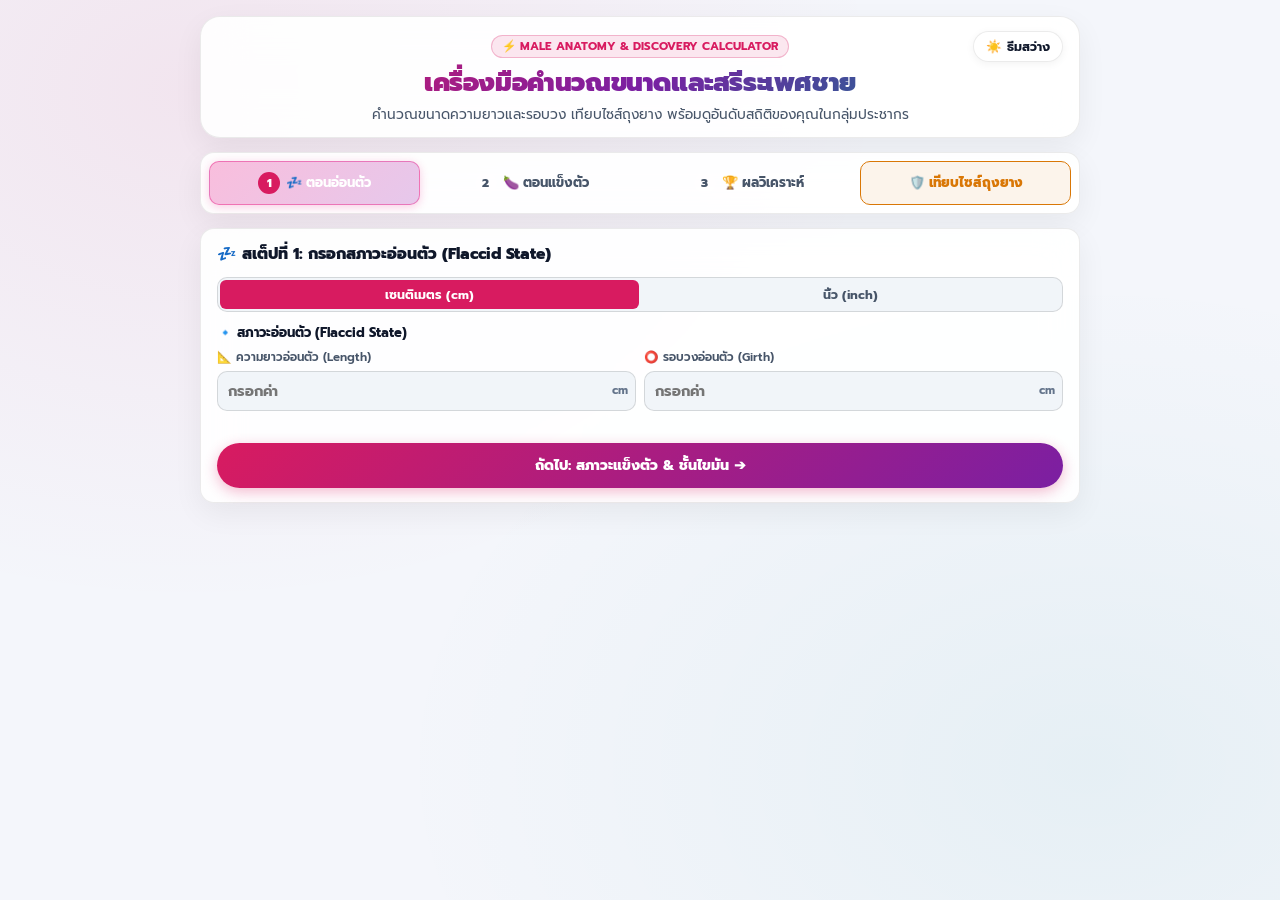
==== commit 33317205: "Improve calculator UX and result guidance" ====
--- a/index.html
+++ b/index.html
@@ -2287,6 +2287,7 @@
       display: inline-flex;
       align-items: center;
       gap: 4px;
+      text-decoration: none;
     }
   </style>
 </head>
@@ -2333,7 +2334,7 @@
           <div class="card-title-text">🛡️ เทียบไซส์ถุงยางอนามัย</div>
         </div>
         <div style="font-size:0.8rem; color:var(--muted); margin-bottom:16px;">
-          เลื่อนปรับเส้นรอบวงตอนแข็งตัว เพื่อเทียบกับช่วงไซส์มาตรฐาน 49–72 มม.
+          เลื่อนปรับเส้นรอบวงตอนแข็งตัว เพื่อเทียบกับช่วงไซส์หลัก 47–72 มม.
         </div>
 
         <!-- UNIT TOGGLE -->
@@ -2346,17 +2347,18 @@
         <div style="background:var(--metric-bg); border:1px solid var(--border); border-radius:var(--radius-lg); padding:16px; margin-bottom:16px;">
           <div class="quick-match-measurement" style="display:flex; justify-content:space-between; align-items:center; margin-bottom:12px;">
             <span style="font-size:0.88rem; font-weight:800; color:var(--text);">⭕ เส้นรอบวงตอนแข็งตัว (Girth):</span>
-            <div style="background:rgba(216, 27, 96, 0.12); border:1px solid rgba(216, 27, 96, 0.3); color:var(--pink); font-family:'Outfit',monospace; font-weight:900; font-size:1.15rem; padding:3px 14px; border-radius:8px;" id="qcGirthDisplay">15.4 cm</div>
+            <div style="background:rgba(216, 27, 96, 0.12); border:1px solid rgba(216, 27, 96, 0.3); color:var(--pink); font-family:'Outfit',monospace; font-weight:900; font-size:1.15rem; padding:3px 14px; border-radius:8px;" id="qcGirthDisplay">12.0 cm</div>
           </div>
-          <input type="range" id="qcGirthSlider" min="70" max="200" step="0.5" value="154" style="width:100%; height:8px; border-radius:50px; cursor:pointer; accent-color:var(--pink);" oninput="syncCondomSlider(this.value)">
+          <input type="range" id="qcGirthSlider" min="70" max="200" step="0.5" value="120" style="width:100%; height:8px; border-radius:50px; cursor:pointer; accent-color:var(--pink);" oninput="syncCondomSlider(this.value)">
+          <div style="font-size:0.7rem; color:var(--muted); margin-top:8px;">ค่าตัวอย่างเริ่มต้น · ปรับสไลเดอร์เป็นรอบวงของคุณ</div>
         </div>
 
         <!-- RESULT HERO CARD -->
         <div style="background:linear-gradient(135deg, rgba(217,119,6,0.1), rgba(216,27,96,0.08)); border:2px solid var(--gold); border-radius:var(--radius-xl); padding:22px; text-align:center; margin-bottom:18px; box-shadow:0 8px 30px rgba(217,119,6,0.15);">
           <div style="font-size:0.75rem; font-weight:800; color:var(--gold); letter-spacing:1.5px; text-transform:uppercase;">CONDOM SIZE ESTIMATE</div>
-          <div id="qcResultSize" style="font-family:'Outfit',monospace; font-size:3.6rem; font-weight:900; color:var(--gold); line-height:1.1; margin:8px 0; text-shadow:0 0 20px rgba(217,119,6,0.3);">69 มม.</div>
+          <div id="qcResultSize" style="font-family:'Outfit',monospace; font-size:3.6rem; font-weight:900; color:var(--gold); line-height:1.1; margin:8px 0; text-shadow:0 0 20px rgba(217,119,6,0.3);">52 มม.</div>
           <div id="qcResultFit" style="font-size:0.9rem; font-weight:800; color:var(--text); margin-bottom:4px;">ไซส์ใกล้เคียงจากรอบวง</div>
-          <div id="qcResultFormula" style="font-size:0.76rem; color:var(--muted);">ค่าประมาณ: รอบวง 154 มม. ÷ 2.3 = 67 มม.</div>
+          <div id="qcResultFormula" style="font-size:0.76rem; color:var(--muted);">ค่าประมาณ: รอบวง 120 มม. ÷ 2.3 = 52.2 มม.</div>
 
           <!-- BRAND TAGS -->
           <div style="margin-top:16px; padding-top:14px; border-top:1px solid var(--border);">
@@ -2392,7 +2394,7 @@
             <div>
               <div class="field-sublabel">📐 ความยาวอ่อนตัว (Length)</div>
               <div class="input-wrapper">
-                <input type="number" id="l_flaccid" class="form-input" value="13.5" min="0.1" max="50" step="any"
+                <input type="number" id="l_flaccid" class="form-input" value="" placeholder="กรอกค่า" min="0.1" max="50" step="any"
                   required autocomplete="off" aria-label="ความยาวตอนอ่อนตัว" aria-describedby="unit_l1 l_flaccid_error"
                   oninput="handleMeasurementInput('l_flaccid')" onblur="validateMeasurementField('l_flaccid')">
                 <span class="input-unit" id="unit_l1">cm</span>
@@ -2402,7 +2404,7 @@
             <div>
               <div class="field-sublabel">⭕ รอบวงอ่อนตัว (Girth)</div>
               <div class="input-wrapper">
-                <input type="number" id="g_flaccid" class="form-input" value="12.7" min="0.1" max="50" step="any"
+                <input type="number" id="g_flaccid" class="form-input" value="" placeholder="กรอกค่า" min="0.1" max="50" step="any"
                   required autocomplete="off" aria-label="เส้นรอบวงตอนอ่อนตัว" aria-describedby="unit_g1 g_flaccid_error"
                   oninput="handleMeasurementInput('g_flaccid')" onblur="validateMeasurementField('g_flaccid')">
                 <span class="input-unit" id="unit_g1">cm</span>
@@ -2433,9 +2435,9 @@
           <div class="form-label">🔹 สภาวะแข็งตัวเต็มที่ (Erect State)</div>
           <div class="input-row">
             <div>
-              <div class="field-sublabel">📐 ความยาวแข็งตัว (Length)</div>
+              <div class="field-sublabel">📐 ความยาวแข็งตัวแบบไม่กดถึงกระดูก (NBPEL)</div>
               <div class="input-wrapper">
-                <input type="number" id="l_erect" class="form-input" value="16.2" min="0.1" max="50" step="any"
+                <input type="number" id="l_erect" class="form-input" value="" placeholder="กรอกค่า" min="0.1" max="50" step="any"
                   required autocomplete="off" aria-label="ความยาวตอนแข็งตัว" aria-describedby="unit_l2 l_erect_error"
                   oninput="handleMeasurementInput('l_erect')" onblur="validateMeasurementField('l_erect')">
                 <span class="input-unit" id="unit_l2">cm</span>
@@ -2445,7 +2447,7 @@
             <div>
               <div class="field-sublabel">⭕ รอบวงแข็งตัว (Girth)</div>
               <div class="input-wrapper">
-                <input type="number" id="g_erect" class="form-input" value="15.4" min="0.1" max="50" step="any"
+                <input type="number" id="g_erect" class="form-input" value="" placeholder="กรอกค่า" min="0.1" max="50" step="any"
                   required autocomplete="off" aria-label="เส้นรอบวงตอนแข็งตัว" aria-describedby="unit_g2 g_erect_error"
                   oninput="handleMeasurementInput('g_erect')" onblur="validateMeasurementField('g_erect')">
                 <span class="input-unit" id="unit_g2">cm</span>
@@ -2457,12 +2459,15 @@
 
         <!-- FAT LAYER -->
         <div class="form-group">
-          <div class="form-label"><span>🔹 ชั้นไขมันโคนควย/เนินหัวหน่าว (T<sub>fat</sub>)</span></div>
+          <div class="form-label"><span>🔹 ส่วนต่างเมื่อกดถึงกระดูก (T<sub>fat</sub>)</span></div>
           <div class="input-wrapper">
-            <input type="number" id="t_fat" class="form-input" value="1.5" min="0" max="20" step="any"
-              required autocomplete="off" aria-label="ชั้นไขมันบริเวณโคน" aria-describedby="unit_tfat t_fat_error"
+            <input type="number" id="t_fat" class="form-input" value="" placeholder="กรอกค่า" min="0" max="20" step="any"
+              required autocomplete="off" aria-label="ชั้นไขมันบริเวณโคน" aria-describedby="unit_tfat t_fat_hint t_fat_error"
               oninput="handleMeasurementInput('t_fat')" onblur="validateMeasurementField('t_fat')">
             <span class="input-unit" id="unit_tfat">cm</span>
+          </div>
+          <div id="t_fat_hint" style="font-size:0.72rem; color:var(--muted); margin-top:6px;">
+            ตัวอย่าง: ไม่กด 14 ซม. กดถึงกระดูก 15 ซม. → กรอก 1 ซม.
           </div>
           <div class="field-error" id="t_fat_error" aria-live="polite"></div>
         </div>
@@ -2546,8 +2551,8 @@
                 <span
                   style="background:rgba(0,131,143,0.2); color:var(--cyan); border-radius:50%; width:16px; height:16px; display:inline-flex; align-items:center; justify-content:center; font-size:0.65rem; font-weight:bold;">ⓘ</span>
               </div>
-              <div class="metric-val" id="resCondom" style="color:var(--cyan); font-size:1.4rem;">69 มม.</div>
-              <div class="metric-sub" id="resCondomSub">ใกล้เคียงจากรอบวง</div>
+              <div class="metric-val" id="resCondom" style="color:var(--cyan); font-size:1.4rem;">—</div>
+              <div class="metric-sub" id="resCondomSub">รอข้อมูล</div>
 
               <div class="condom-tooltip" id="condomTooltip" role="tooltip">
                 <div style="font-weight:700; color:var(--cyan); margin-bottom:4px;">🧮
@@ -2555,7 +2560,7 @@
                 <div style="font-size:0.74rem; line-height:1.4;">
                   <strong>1. ประมาณหน้ากว้างแบบราบ (Nominal Width):</strong><br>
                   <code style="color:var(--pink);">หน้ากว้าง = รอบวง (G<sub>erect</sub>) ÷ 2.3</code><br>
-                  <span id="condomCalcStep" style="color:var(--gold);">154.0 มม. ÷ 2.3 = 66.9 มม.</span><br><br>
+                  <span id="condomCalcStep" style="color:var(--gold);">—</span><br><br>
                   <strong>2. เทียบไซส์ในฐานข้อมูล:</strong><br>
                   <span>[49, 52, 54, 56, 58, 60, 64, 69, 72 มม.]</span>
                 </div>
@@ -2564,13 +2569,13 @@
 
             <div class="metric-card" id="cardDiameter">
               <div class="metric-title">เส้นผ่านศูนย์กลาง (D<sub>m</sub>)</div>
-              <div class="metric-val" id="resDiameter" style="color:var(--text);">49 มม.</div>
+              <div class="metric-val" id="resDiameter" style="color:var(--text);">—</div>
               <div class="metric-sub">หน้ากว้างลำควยแข็ง</div>
             </div>
 
             <div class="metric-card" id="cardVolume">
               <div class="metric-title">ปริมาตรขณะแข็งโดยประมาณ (V<sub>erect</sub>)</div>
-              <div class="metric-val" id="resVolume" style="color:var(--purple);">305.7 cc</div>
+              <div class="metric-val" id="resVolume" style="color:var(--purple);">—</div>
               <div class="metric-sub">คำนวณจากแบบจำลองทรงกระบอก</div>
             </div>
           </div>
@@ -2586,9 +2591,9 @@
             style="display:flex; align-items:center; justify-content:space-between; margin-bottom:8px; flex-wrap:wrap; gap:6px;">
             <div>
               <span style="font-size:0.8rem; color:var(--muted);">BFPI: </span>
-              <strong id="resBfpi" style="font-family:'Outfit'; font-size:1.3rem; color:var(--gold);">1.45</strong>
+              <strong id="resBfpi" style="font-family:'Outfit'; font-size:1.3rem; color:var(--gold);">—</strong>
             </div>
-            <span id="resBadgeType" class="badge badge-flesh">🥩 ควยเนื้อ (Flesh Shower)</span>
+            <span id="resBadgeType" class="badge">รอข้อมูล</span>
           </div>
 
           <!-- ACCURATE DYNAMIC GAUGE BAR WITH POINTER PIN -->
@@ -2609,10 +2614,9 @@
             <div>
               <div style="font-size:0.75rem; color:var(--muted); font-weight:700;">👑 ฉายาสรีระ:</div>
               <div id="resArchetypeTitle"
-                style="font-weight:900; font-size:1.25rem; color:var(--pink); margin-top:2px; letter-spacing:-0.2px;">🥖
-                สายปังตอ อวบสะท้านตับ</div>
+                style="font-weight:900; font-size:1.25rem; color:var(--pink); margin-top:2px; letter-spacing:-0.2px;">—</div>
               <div id="resArchetypeSub" style="font-size:0.78rem; color:var(--text); opacity:0.9; margin-top:1px;">
-                รอบวงใหญ่พิเศษ แน่นเต็มมือ ตับไตไส้พุงมีสะเทือน</div>
+                รอข้อมูล</div>
             </div>
           </div>
 
@@ -2620,17 +2624,17 @@
           <div class="metrics-grid" style="margin-top:10px;">
             <div class="metric-card" id="cardDeltaL">
               <div class="metric-title">อัตรายืดความยาว (ΔL%)</div>
-              <div class="metric-val" id="resDeltaL" style="color:var(--pink);">+19.3%</div>
-              <div class="metric-sub" id="resSubDeltaL">อ่อน 135 → แข็ง 162 มม.</div>
+              <div class="metric-val" id="resDeltaL" style="color:var(--pink);">—</div>
+              <div class="metric-sub" id="resSubDeltaL">รอข้อมูล</div>
             </div>
             <div class="metric-card" id="cardDeltaG">
               <div class="metric-title">อัตราขยายรอบวง (ΔG%)</div>
-              <div class="metric-val" id="resDeltaG" style="color:var(--cyan);">+21.3%</div>
-              <div class="metric-sub" id="resSubDeltaG">อ่อน 127 → แข็ง 154 มม.</div>
+              <div class="metric-val" id="resDeltaG" style="color:var(--cyan);">—</div>
+              <div class="metric-sub" id="resSubDeltaG">รอข้อมูล</div>
             </div>
             <div class="metric-card" id="cardBloodVol">
               <div class="metric-title">ปริมาตรเพิ่มจากตอนอ่อน (ΔV)</div>
-              <div class="metric-val" id="resBloodVol" style="color:var(--gold);">+132.5 cc</div>
+              <div class="metric-val" id="resBloodVol" style="color:var(--gold);">—</div>
               <div class="metric-sub" id="resSubBloodVol">ผลต่างระหว่างปริมาตรแข็งและอ่อน</div>
             </div>
           </div>
@@ -2662,18 +2666,18 @@
           <div class="metrics-grid">
             <div class="metric-card" id="cardLenRank">
               <div class="metric-title">ความยาว (Length Rank)</div>
-              <div class="metric-val" id="resLenRank" style="color:var(--pink);">Top 0.5%</div>
-              <div class="metric-sub" id="resSubLenRank">ยาวกว่า 99.5% (เทียบชายไทย)</div>
+              <div class="metric-val" id="resLenRank" style="color:var(--pink);">—</div>
+              <div class="metric-sub" id="resSubLenRank">รอข้อมูล</div>
             </div>
             <div class="metric-card" id="cardGirthRank">
               <div class="metric-title">รอบวง (Girth Rank)</div>
-              <div class="metric-val" id="resGirthRank" style="color:var(--cyan);">Top 0.01%</div>
-              <div class="metric-sub" id="resSubGirthRank">ใหญ่กว่า 99.99% (+42.0 มม.)</div>
+              <div class="metric-val" id="resGirthRank" style="color:var(--cyan);">—</div>
+              <div class="metric-sub" id="resSubGirthRank">รอข้อมูล</div>
             </div>
             <div class="metric-card" id="cardFatPercent">
               <div class="metric-title">ไขมันบดบังความยาว</div>
-              <div class="metric-val" id="resFatPercent" style="color:var(--gold);">8.5%</div>
-              <div class="metric-sub" id="resSubBPEL">ชิดกระดูก: 177 มม.</div>
+              <div class="metric-val" id="resFatPercent" style="color:var(--gold);">—</div>
+              <div class="metric-sub" id="resSubBPEL">รอข้อมูล</div>
             </div>
           </div>
         </div>
@@ -2710,7 +2714,7 @@
             <div class="card-title-text">📐 แนวทางท่าตามสรีระ</div>
           </div>
           <div style="font-size:0.75rem; color:var(--muted); margin-bottom:10px;">
-            สำรวจมุม จังหวะ และระยะจากค่าที่กรอก ผลจริงขึ้นกับคู่และความสบาย:
+            แนวทางทดลองจากค่าที่กรอก เริ่มช้า สื่อสารกัน และหยุดเมื่อไม่สบาย:
           </div>
 
           <div class="position-guide-grid">
@@ -2721,9 +2725,9 @@
                 <span>⭐ ท่าที่น่าลอง (Try First)</span>
               </div>
               <ul style="font-size:0.75rem; list-style:none; padding-left:0; line-height:1.6;" id="posBestList">
-                <li>🛋️ <strong>Spooning (ตะแคงซ้อน):</strong> กระชับแนบแน่น คุมลึกดีเยี่ยม</li>
-                <li>🧘 <strong>Lotus (นั่งสวมกอด):</strong> เพิ่มการแนบชิดและการเสียดสี</li>
-                <li>📐 <strong>CAT Technique:</strong> เสียดสีเต็มพื้นที่ โดยไม่ต้องแทงลึก</li>
+                <li>🛋️ <strong>Spooning (ตะแคงซ้อน):</strong> เอื้อต่อจังหวะช้าและการคุมระยะ</li>
+                <li>🧘 <strong>Lotus (นั่งสวมกอด):</strong> ช่วยให้ทั้งคู่สื่อสารและปรับจังหวะใกล้กัน</li>
+                <li>📐 <strong>CAT Technique:</strong> เน้นการแนบมากกว่าความลึก</li>
               </ul>
             </div>
 
@@ -2734,8 +2738,8 @@
                 <span>⚠️ ท่าที่ควรระวัง (Caution Positions)</span>
               </div>
               <ul style="font-size:0.75rem; list-style:none; padding-left:0; line-height:1.6;" id="posCautionList">
-                <li>🐕 <strong>Deep Doggy:</strong> อาจลึกหรือกระแทกเกินสบาย ควรเริ่มช้า ๆ</li>
-                <li>🤠 <strong>Cowboy (ผู้หญิงคุม):</strong> คุมมุมยาก อาจพับโคนหากอวบใหญ่</li>
+                <li>🐕 <strong>Deep Doggy:</strong> อาจเพิ่มความลึก ควรเริ่มตื้นและปรับตามความสบาย</li>
+                <li>🤠 <strong>Cowboy (ฝ่ายบนคุม):</strong> ระวังการลงน้ำหนักหรือเปลี่ยนมุมกะทันหัน</li>
               </ul>
             </div>
           </div>
@@ -2835,27 +2839,27 @@
       <div class="passport-specs-grid">
         <div class="passport-spec-cell">
           <div class="passport-spec-label">👑 ฉายาสรีระ</div>
-          <div class="passport-spec-value" style="color:var(--pink);" id="passArchetype">🥩 Flesh Shower</div>
+          <div class="passport-spec-value" style="color:var(--pink);" id="passArchetype">—</div>
         </div>
         <div class="passport-spec-cell">
           <div class="passport-spec-label">📏 ยาว × รอบวง</div>
-          <div class="passport-spec-value" id="passSize">16.2 × 15.4 ซม.</div>
+          <div class="passport-spec-value" id="passSize">—</div>
         </div>
         <div class="passport-spec-cell">
           <div class="passport-spec-label">🛡️ ไซส์ถุงยาง</div>
-          <div class="passport-spec-value" style="color:var(--gold);" id="passCondom">69 มม.</div>
+          <div class="passport-spec-value" style="color:var(--gold);" id="passCondom">—</div>
         </div>
         <div class="passport-spec-cell">
           <div class="passport-spec-label">📐 ปริมาตรเพิ่มโดยประมาณ</div>
-          <div class="passport-spec-value" style="color:var(--cyan);" id="passBloodVol">+132.5 cc</div>
+          <div class="passport-spec-value" style="color:var(--cyan);" id="passBloodVol">—</div>
         </div>
         <div class="passport-spec-cell" style="border-bottom:none;">
           <div class="passport-spec-label" id="passPercentileLabel">🌐 เปอร์เซ็นต์ไทล์โลก</div>
-          <div class="passport-spec-value" style="color:var(--purple);" id="passPercentile">Top 0.5%</div>
+          <div class="passport-spec-value" style="color:var(--purple);" id="passPercentile">—</div>
         </div>
         <div class="passport-spec-cell" style="border-bottom:none;">
           <div class="passport-spec-label">🩸 BFPI</div>
-          <div class="passport-spec-value" style="color:var(--gold);" id="passBfpi">1.45</div>
+          <div class="passport-spec-value" style="color:var(--gold);" id="passBfpi">—</div>
         </div>
       </div>
 
@@ -2870,8 +2874,8 @@
           <span>⚕ male calculator</span>
           <span class="passport-watermark-url" id="passportSiteUrl">—</span>
         </div>
-        <button class="btn-action" style="padding:5px 14px; font-size:0.78rem;" onclick="exportPassportCard()">
-          <span class="export-btn-text">📲 แชร์ / บันทึก</span>
+        <button class="btn-action" id="passportExportButton" style="padding:5px 14px; font-size:0.78rem;" onclick="exportPassportCard()">
+          <span class="export-btn-text" id="passportExportButtonText">📲 แชร์ / บันทึก</span>
         </button>
       </div>
     </div>
@@ -2892,26 +2896,26 @@
 
     <!-- ถุงยาง — เด่นบนสุด เข้าใจง่ายที่สุด -->
     <div class="ec-condom-hero">
-      <div class="ec-condom-num" id="exportCondom">64</div>
+      <div class="ec-condom-num" id="exportCondom">—</div>
       <div class="ec-condom-label">มม. · ไซส์ถุงยางโดยประมาณ</div>
     </div>
 
     <!-- ยาว | รอบวง -->
     <div class="ec-dims">
       <div class="ec-dim-cell">
-        <div class="ec-dim-num" id="exportLength" style="color:#d81b60;">11</div>
+        <div class="ec-dim-num" id="exportLength" style="color:#d81b60;">—</div>
         <div class="ec-dim-unit">ซม. · ความยาว</div>
       </div>
       <div class="ec-dim-cell">
-        <div class="ec-dim-num" id="exportGirth" style="color:#7b1fa2;">14.5</div>
+        <div class="ec-dim-num" id="exportGirth" style="color:#7b1fa2;">—</div>
         <div class="ec-dim-unit">ซม. · รอบวง</div>
       </div>
     </div>
 
     <!-- ฉายาสรีระ | เปอร์เซ็นต์ไทล์ -->
     <div class="ec-info-row">
-      <div class="ec-arch-text" id="exportArchetype">🥩 Flesh Shower</div>
-      <div class="ec-rank-text" id="exportPercentile">Top 85.8% 🌎</div>
+      <div class="ec-arch-text" id="exportArchetype">—</div>
+      <div class="ec-rank-text" id="exportPercentile">—</div>
     </div>
 
     <!-- Footer CTA + URL -->
@@ -2927,7 +2931,7 @@
       <div class="med-header">
         <div>
           <div class="med-title-main" id="medicalDialogTitle">🔬 MALE ANATOMICAL DEEP ANALYSIS</div>
-          <div class="med-subtitle">รายงานวิเคราะห์สรีระและการเปลี่ยนแปลงจากค่าที่คุณกรอก · <span id="medDate">10/08/2026</span></div>
+          <div class="med-subtitle">รายงานวิเคราะห์สรีระและการเปลี่ยนแปลงจากค่าที่คุณกรอก · <span id="medDate">—</span></div>
         </div>
         <button type="button" id="medicalCloseButton" aria-label="ปิด Deep Analysis" onclick="closeMedicalModal()"
           style="background:transparent; border:none; color:#64748b; font-size:1.4rem; cursor:pointer;">✕</button>
@@ -2938,34 +2942,34 @@
         <div class="med-summary-head">
           <div>
             <span class="med-summary-kicker" id="medSummaryTitle">สรุปผลวิเคราะห์ประเภทสรีระ</span>
-            <div class="med-summary-profile" id="medSummaryProfile">🥩 Pure Flesh Shower</div>
+            <div class="med-summary-profile" id="medSummaryProfile">—</div>
           </div>
           <div class="med-summary-bfpi">
             <span>BFPI</span>
-            <strong id="medSummaryBfpi">1.45</strong>
+            <strong id="medSummaryBfpi">—</strong>
           </div>
         </div>
 
         <div class="med-summary-grid">
           <div class="med-summary-item">
             <span class="med-summary-label">การขยายเมื่อแข็ง</span>
-            <strong class="med-summary-value" id="medSummaryLengthGrowth">ยาว +19.3%</strong>
-            <span class="med-summary-detail" id="medSummaryGirthGrowth">รอบวง +21.3%</span>
+            <strong class="med-summary-value" id="medSummaryLengthGrowth">—</strong>
+            <span class="med-summary-detail" id="medSummaryGirthGrowth">—</span>
           </div>
           <div class="med-summary-item">
             <span class="med-summary-label">ขนาดตอนแข็ง</span>
-            <strong class="med-summary-value" id="medSummaryErectSize">16.2 × 15.4 ซม.</strong>
+            <strong class="med-summary-value" id="medSummaryErectSize">—</strong>
             <span class="med-summary-detail">ความยาว × รอบวง</span>
           </div>
           <div class="med-summary-item">
             <span class="med-summary-label">ไซส์ถุงยางใกล้เคียง</span>
-            <strong class="med-summary-value" id="medSummaryCondom">69 มม.</strong>
+            <strong class="med-summary-value" id="medSummaryCondom">—</strong>
             <span class="med-summary-detail" id="medSummaryCondomDetail">ค่าประมาณจากรอบวง</span>
           </div>
           <div class="med-summary-item">
             <span class="med-summary-label">อันดับประชากร</span>
-            <strong class="med-summary-value" id="medSummaryLengthRank">ยาว Top 0.5%</strong>
-            <span class="med-summary-detail" id="medSummaryGirthRank">รอบวง Top 0.01% · โลก</span>
+            <strong class="med-summary-value" id="medSummaryLengthRank">—</strong>
+            <span class="med-summary-detail" id="medSummaryGirthRank">—</span>
           </div>
         </div>
 
@@ -2990,22 +2994,21 @@
         <tbody>
           <tr>
             <td>ความยาวสรีระ (Length)</td>
-            <td id="medLenFlaccid">135 มม.</td>
-            <td id="medLenErect">162 มม.</td>
+            <td id="medLenFlaccid">—</td>
+            <td id="medLenErect">—</td>
           </tr>
           <tr>
             <td>เส้นรอบวง (Girth)</td>
-            <td id="medGirthFlaccid">127 มม.</td>
-            <td id="medGirthErect">154 มม.</td>
+            <td id="medGirthFlaccid">—</td>
+            <td id="medGirthErect">—</td>
           </tr>
           <tr>
             <td>ความยาวชิดกระดูก (BPEL)</td>
-            <td colspan="2" id="medBPEL" style="text-align:center; font-weight:700;">177 มม. (ชั้นไขมันโคน
-              T<sub>fat</sub> = 15)</td>
+            <td colspan="2" id="medBPEL" style="text-align:center; font-weight:700;">—</td>
           </tr>
           <tr>
             <td>เส้นผ่านศูนย์กลางลำควย (Mid-Shaft D<sub>m</sub>)</td>
-            <td colspan="2" id="medDiameter" style="text-align:center; font-weight:700;">49 มม.</td>
+            <td colspan="2" id="medDiameter" style="text-align:center; font-weight:700;">—</td>
           </tr>
         </tbody>
       </table>
@@ -3015,15 +3018,15 @@
         <tbody>
           <tr>
             <td style="width:45%;"><strong>ควยเลือด vs ควยเนื้อ (BFPI):</strong></td>
-            <td id="medBFPI" style="font-weight:700; color:#d97706;">1.45 (🥩 Pure Flesh Shower)</td>
+            <td id="medBFPI" style="font-weight:700; color:#d97706;">—</td>
           </tr>
           <tr>
             <td><strong>ปริมาตรเพิ่มโดยประมาณ (Estimated Volume Change ΔV):</strong></td>
-            <td id="medBloodVol" style="font-weight:700; color:#00838f;">+132.5 cc (แบบจำลองทรงกระบอก · 1.76×)</td>
+            <td id="medBloodVol" style="font-weight:700; color:#00838f;">—</td>
           </tr>
           <tr>
             <td><strong>อัตราการยืดขยายตัว (Axial & Radial Ratio):</strong></td>
-            <td id="medExpandRatios">ความยาว +19.3% | รอบวง +21.3%</td>
+            <td id="medExpandRatios">—</td>
           </tr>
           <tr>
             <td><strong>ไซส์ถุงยางใกล้เคียง (Nominal Width Estimate):</strong></td>
@@ -3037,11 +3040,11 @@
         <tbody>
           <tr>
             <td style="width:45%;"><strong>Length Percentile Rank:</strong></td>
-            <td id="medLenPercentile">Top 0.5% (ยาวกว่า 99.5% ของประชากร)</td>
+            <td id="medLenPercentile">—</td>
           </tr>
           <tr>
             <td><strong>Girth Percentile Rank:</strong></td>
-            <td id="medGirthPercentile">Top 0.01% (ใหญ่กว่า 99.99% ของประชากร)</td>
+            <td id="medGirthPercentile">—</td>
           </tr>
         </tbody>
       </table>
@@ -3051,8 +3054,7 @@
       <div class="med-footer-actions"
         style="display:flex; justify-content:space-between; align-items:center; margin-top:16px; border-top:2px solid #0284c7; padding-top:12px;">
         <div style="font-size:0.7rem; color:#64748b;">PERSONAL SPEC ANALYSIS • MYSEX</div>
-        <button class="btn-action-med" style="padding:8px 20px;" onclick="downloadMedicalReport()">💾
-          ดาวน์โหลด Deep Analysis (PNG)</button>
+        <button class="btn-action-med" id="medicalExportButton" style="padding:8px 20px;" onclick="downloadMedicalReport()">💾 ดาวน์โหลด Deep Analysis (PNG)</button>
       </div>
 
     </div>
@@ -3135,15 +3137,76 @@
     });
     const VALIDATION_EPSILON_MM = 1e-9;
     const DEFAULT_MEASUREMENTS_MM = Object.freeze({
-      l_flaccid: 135,
-      g_flaccid: 127,
-      l_erect: 162,
-      g_erect: 154,
-      t_fat: 15
+      l_flaccid: null,
+      g_flaccid: null,
+      l_erect: null,
+      g_erect: null,
+      t_fat: null
     });
     const canonicalMeasurementsMm = { ...DEFAULT_MEASUREMENTS_MM };
     const lastRenderedInputValues = Object.create(null);
     let latestMetricsSnapshot = null;
+    const LOCAL_TEST_MEASUREMENTS_KEY = 'mysex_local_test_measurements_v1';
+
+    function isLocalTestHost() {
+      return location.hostname === '127.0.0.1' || location.hostname === 'localhost';
+    }
+
+    function saveLocalTestMeasurements() {
+      if (!isLocalTestHost()) return false;
+      try {
+        const values = MEASUREMENT_IDS.reduce((saved, id) => {
+          saved[id] = document.getElementById(id)?.value ?? '';
+          return saved;
+        }, {});
+        const canonicalMm = MEASUREMENT_IDS.reduce((saved, id) => {
+          if (values[id].trim() && Number.isFinite(canonicalMeasurementsMm[id])) {
+            saved[id] = canonicalMeasurementsMm[id];
+          }
+          return saved;
+        }, {});
+        localStorage.setItem(LOCAL_TEST_MEASUREMENTS_KEY, JSON.stringify({ unit: currentUnit, values, canonicalMm }));
+        return true;
+      } catch {
+        return false;
+      }
+    }
+
+    function restoreLocalTestMeasurements() {
+      if (!isLocalTestHost()) return false;
+      try {
+        const saved = JSON.parse(localStorage.getItem(LOCAL_TEST_MEASUREMENTS_KEY) || 'null');
+        if (!saved?.values || !['cm', 'in'].includes(saved.unit)) return false;
+
+        currentUnit = saved.unit;
+        MEASUREMENT_IDS.forEach(id => {
+          const input = document.getElementById(id);
+          if (!input) return;
+          if (Number.isFinite(saved.canonicalMm?.[id])) {
+            canonicalMeasurementsMm[id] = saved.canonicalMm[id];
+            input.value = formatMeasurementForDisplay(id, currentUnit);
+            lastRenderedInputValues[id] = input.value.trim();
+          } else {
+            input.value = typeof saved.values[id] === 'string' ? saved.values[id] : '';
+          }
+        });
+        document.querySelectorAll('.unit-btn').forEach(button => button.classList.remove('active'));
+        document.getElementById(`u_${currentUnit}`)?.classList.add('active');
+        ['unit_l1', 'unit_g1', 'unit_l2', 'unit_g2', 'unit_tfat'].forEach(id => {
+          const unit = document.getElementById(id);
+          if (unit) unit.innerText = currentUnit;
+        });
+        updateValidationConstraints();
+
+        const populatedIds = MEASUREMENT_IDS.filter(id => document.getElementById(id)?.value.trim());
+        const populatedResult = readAndValidateMeasurements({ ids: populatedIds });
+        if (populatedResult.valid) syncChangedMeasurementsFromInputs(populatedResult, populatedIds);
+        if (readAndValidateMeasurements().valid) calculate(false, false);
+        return populatedIds.length > 0;
+      } catch {
+        return false;
+      }
+    }
 
     function getScaleToMmForUnit(unit) {
       return unit === 'cm' ? 10 : (unit === 'in' ? 25.4 : 1);
@@ -3185,13 +3248,16 @@
       return `${sign}${formatMetricNumber(numericValue, maxDecimals)} มม.`;
     }
 
-    const CONDOM_STANDARD_SIZES_MM = Object.freeze([49, 52, 54, 56, 58, 60, 64, 69, 72]);
+    const CONDOM_STANDARD_SIZES_MM = Object.freeze([47, 49, 52, 54, 56, 58, 60, 64, 69, 72]);
+    const CONDOM_MAX_GIRTH_MM = 172;
 
     function getCondomSizeMatch(girthMm) {
-      const nominalWidthMm = Number(girthMm) / 2.3;
+      const numericGirthMm = Number(girthMm);
+      const nominalWidthMm = numericGirthMm / 2.3;
       const minSizeMm = CONDOM_STANDARD_SIZES_MM[0];
       const maxSizeMm = CONDOM_STANDARD_SIZES_MM[CONDOM_STANDARD_SIZES_MM.length - 1];
-      const withinRange = nominalWidthMm >= minSizeMm && nominalWidthMm <= maxSizeMm;
+      const isLargestAvailable = nominalWidthMm > maxSizeMm && numericGirthMm <= CONDOM_MAX_GIRTH_MM;
+      const withinRange = nominalWidthMm >= minSizeMm && numericGirthMm <= CONDOM_MAX_GIRTH_MM;
       const closestSizeMm = withinRange
         ? CONDOM_STANDARD_SIZES_MM.reduce((previous, current) =>
           Math.abs(current - nominalWidthMm) < Math.abs(previous - nominalWidthMm) ? current : previous)
@@ -3201,7 +3267,9 @@
         nominalWidthMm,
         minSizeMm,
         maxSizeMm,
+        maxGirthMm: CONDOM_MAX_GIRTH_MM,
         withinRange,
+        isLargestAvailable,
         closestSizeMm,
         displaySizeMm: withinRange ? closestSizeMm : nominalWidthMm
       };
@@ -3230,6 +3298,7 @@
 
     function formatMeasurementForDisplay(id, unit = currentUnit) {
       const valueMm = canonicalMeasurementsMm[id];
+      if (valueMm === null || !Number.isFinite(Number(valueMm))) return '';
       const rule = MEASUREMENT_RULES_MM[id];
       const scaleToMm = getScaleToMmForUnit(unit);
       const converted = valueMm / scaleToMm;
@@ -3324,6 +3393,7 @@
     function handleMeasurementInput(id) {
       const fieldResult = readAndValidateMeasurements({ ids: [id] });
       if (fieldResult.valid) syncChangedMeasurementsFromInputs(fieldResult, [id]);
+      saveLocalTestMeasurements();
 
       const allMeasurements = readAndValidateMeasurements();
       updateMeasurementWarning(allMeasurements.valid ? getCanonicalMeasurements() : null);
@@ -3465,32 +3535,35 @@
       document.documentElement.setAttribute('data-theme', currentTheme);
       document.getElementById('themeIcon').innerText = currentTheme === 'light' ? '☀️' : '🌙';
       document.getElementById('themeText').innerText = currentTheme === 'light' ? 'ธีมสว่าง' : 'ธีมมืด';
-      calculate(false, false);
+      if (readAndValidateMeasurements().valid) calculate(false, false);
     }
 
     function setUnit(unit) {
       if (!['cm', 'in'].includes(unit)) return false;
       if (unit === currentUnit) return true;
 
-      const currentValidation = readAndValidateMeasurements({ showErrors: true });
+      const populatedIds = MEASUREMENT_IDS.filter(id => document.getElementById(id)?.value.trim());
+      const currentValidation = readAndValidateMeasurements({ ids: populatedIds, showErrors: true });
       if (!currentValidation.valid) {
         focusInvalidMeasurement(currentValidation.firstInvalid);
         return false;
       }
-      syncChangedMeasurementsFromInputs(currentValidation);
+      syncChangedMeasurementsFromInputs(currentValidation, populatedIds);
 
       currentUnit = unit;
       document.querySelectorAll('.unit-btn').forEach(b => b.classList.remove('active'));
       document.getElementById(`u_${unit}`)?.classList.add('active');
-      renderMeasurementInputsFromCanonical();
+      renderMeasurementInputsFromCanonical(populatedIds);
+      MEASUREMENT_IDS.filter(id => !populatedIds.includes(id)).forEach(id => setFieldValidity(id));
 
       ['unit_l1', 'unit_g1', 'unit_l2', 'unit_g2', 'unit_tfat'].forEach(id => {
         document.getElementById(id).innerText = unit;
       });
 
       updateValidationConstraints();
-      calculate(false, false);
+      if (readAndValidateMeasurements().valid) calculate(false, false);
       updateCondomMatchView();
+      saveLocalTestMeasurements();
       triggerPulseAnimation();
       return true;
     }
@@ -3508,7 +3581,7 @@
       if (subText) subText.innerText = dataset.subText;
       if (sourceText) sourceText.innerText = dataset.sourceText;
 
-      calculate(false, false);
+      if (readAndValidateMeasurements().valid) calculate(false, false);
       triggerPulseAnimation();
       return true;
     }
@@ -3528,18 +3601,58 @@
 
 
     let currentAppMode = 'analysis'; // 'analysis' | 'condom'
-
-    const CONDOM_BRANDS_DB = {
-      49: ['Durex Kingtex (49mm)', 'Okamoto 003 (49mm)', 'Onetouch 49 (49mm)', 'Sagami Original 0.02 (S)'],
-      52: ['Durex Fetherlite / Performa (52.5mm)', 'Okamoto 0.01 / 0.02 / 0.03 (52mm)', 'Onetouch Maxx Dot / Happy (52mm)', 'Sagami Original 0.01 / 0.02 (52mm)'],
-      54: ['Durex Love / Pleasuremax (53-54mm)', 'Onetouch 54 (54mm)', 'My.One 54 (54mm)', 'Playboy Sweet (54mm)'],
-      56: ['Durex Dual Pleasure / Comfort (56mm)', 'Okamoto XL (56mm)', 'Onetouch 56 (56mm)', 'Sagami Original L (56mm)'],
-      58: ['My.One Perfect Fit 58 (58mm)', 'Pasante King Size (58mm)', 'Skyn Large (56-58mm)'],
-      60: ['My.One Custom Fit 60 (60mm)', 'Pasante Extra Large (60mm)', 'Trojan Magnum (60mm)'],
-      64: ['My.One Custom Fit 64 (64mm)', 'Pasante Super King (64mm)', 'Trojan Magnum XL (64mm)'],
-      69: ['Pasante Super King / Huge (69mm)', 'My.One Custom 69 (69mm)', 'TheyFit 69 (69mm)'],
-      72: ['My.One Custom 72 (72mm)', 'Pasante Colossal (72mm)']
-    };
+    let quickCondomGirthMm = 120;
+
+    // Thai-market audit: show one main size, then no more than three products.
+    // Each product label keeps its actual nominal width even when it is only
+    // a nearby option for the recommended main size.
+    const CONDOM_BRANDS_DB = Object.freeze({
+      47: Object.freeze([
+        { label: 'MY.SIZE pro 47 · 47 มม.', source: 'https://www.ibodythailand.com/product/2671/my-size%C2%AE-pro-natural-rubber-latex-condoms-size-47-mm-%E0%B8%96%E0%B8%B8%E0%B8%87%E0%B8%A2%E0%B8%B2%E0%B8%87%E0%B8%AD%E0%B8%99%E0%B8%B2%E0%B8%A1%E0%B8%B1%E0%B8%A2-%E0%B8%82%E0%B8%99%E0%B8%B2%E0%B8%94-47-%E0%B8%A1%E0%B8%A1' }
+      ]),
+      49: Object.freeze([
+        { label: 'Durex Kingtex · 49 มม.', source: 'https://www.watsons.co.th/en/durex-durex-kingtex-condom-49-mm.-12-pcs-x-4/p/BP_305916' },
+        { label: 'OneTouch 49 · 49 มม.', source: 'https://www.watsons.co.th/en/health/condom/c/050601' },
+        { label: 'Okamoto Suprema Lite · 49 มม.', source: 'https://www.bigc.co.th/product/okamoto-condom-suprema-lite-smooth-surface-49-mm-x-2-units.62438' }
+      ]),
+      52: Object.freeze([
+        { label: 'Durex Airy · 52 มม.', source: 'https://www.watsons.co.th/en/durex-durex-airy-condom-52-mm.-pack-16-pcs./p/BP_312250' },
+        { label: 'OneTouch 52 · 52 มม.', source: 'https://www.watsons.co.th/en/health/condom/c/050601' },
+        { label: 'Okamoto 003 · 52 มม.', source: 'https://www.watsons.co.th/th/%E0%B8%AA%E0%B8%B4%E0%B8%99%E0%B8%84%E0%B9%89%E0%B8%B2%E0%B9%80%E0%B8%9E%E0%B8%B7%E0%B9%88%E0%B8%AD%E0%B8%AA%E0%B8%B8%E0%B8%82%E0%B8%A0%E0%B8%B2%E0%B8%9E/%E0%B8%96%E0%B8%B8%E0%B8%87%E0%B8%A2%E0%B8%B2%E0%B8%87%E0%B8%AD%E0%B8%99%E0%B8%B2%E0%B8%A1%E0%B8%B1%E0%B8%A2/c/050601' }
+      ]),
+      54: Object.freeze([
+        { label: 'Okamoto XL · 54 มม.', source: 'https://www.watsons.co.th/th/okamoto-%E0%B8%96%E0%B8%B8%E0%B8%87%E0%B8%A2%E0%B8%B2%E0%B8%87%E0%B8%AD%E0%B8%99%E0%B8%B2%E0%B8%A1%E0%B8%B1%E0%B8%A2-okamoto-%E0%B9%82%E0%B8%AD%E0%B8%81%E0%B8%B2%E0%B9%82%E0%B8%A1%E0%B9%82%E0%B8%95-%E0%B9%80%E0%B8%AD%E0%B9%87%E0%B8%81%E0%B8%8B%E0%B9%8C%E0%B9%81%E0%B8%AD%E0%B8%A5-2-%E0%B8%8A%E0%B8%B4%E0%B9%89%E0%B8%99/p/BP_248860' },
+        { label: 'Durex Excita · 53 มม.', source: 'https://www.homepro.co.th/p/888134800543' },
+        { label: 'Durex Performa · 52.5 มม.', source: 'https://www.watsons.co.th/en/all-brands/list/155077/durex' }
+      ]),
+      56: Object.freeze([
+        { label: 'Durex Comfort · 56 มม.', source: 'https://www.bigc.co.th/product/durex-comfort-condom-56-mm-10-units.6665033' },
+        { label: 'OneTouch Excite · 56 มม.', source: 'https://www.watsons.co.th/en/health/condom/c/050601' },
+        { label: 'Okamoto Super Big Boy · 55 มม.', source: 'https://grandcondom.com/okamoto-brand/okamoto-super-big-boy' }
+      ]),
+      58: Object.freeze([
+        { label: 'TRUSTEX Extra Large · 58 มม.', source: 'https://grandcondom.com/trustex/%E0%B8%96%E0%B8%B8%E0%B8%87%E0%B8%A2%E0%B8%B2%E0%B8%87-58-%E0%B8%A1%E0%B8%A1-trustex-extra-large-1-%E0%B8%8A%E0%B8%B4%E0%B9%89%E0%B8%99' },
+        { label: 'Okamoto XXL · 57 มม.', source: 'https://www.watsons.co.th/en/okamoto-okamoto-condom-xxl-3-pcs/p/BP_308042' },
+        { label: 'Durex Comfort · 56 มม.', source: 'https://www.bigc.co.th/product/durex-comfort-condom-56-mm-10-units.6665033' }
+      ]),
+      60: Object.freeze([
+        { label: 'OneTouch WONDERR · 60 มม.', source: 'https://shop.line.me/%40vmu3239n/product/1005151952' },
+        { label: 'MY.SIZE pro 60 · 60 มม.', source: 'https://pro.mysize-condoms.com/your-mysize-pro-condom/more-than-you-perhaps-expect/mysize-60/' },
+        { label: 'Pasante King Size · 60 ±2 มม.', source: 'https://pasante.com/pages/condom-specifications' }
+      ]),
+      64: Object.freeze([
+        { label: 'SAX Super Max · 64 มม.', source: 'https://grandcondom.com/sax-condom/sax-condom-super-max-64mm' },
+        { label: 'MY.SIZE pro 64 · 64 มม.', source: 'https://pro.mysize-condoms.com/your-mysize-pro-condom/more-than-you-perhaps-expect/mysize-64' },
+        { label: 'MyONE Custom Fit · 64 มม.', source: 'https://onecondoms.com/products/myone-size-64l' }
+      ]),
+      69: Object.freeze([
+        { label: 'Pasante Super King · 69 ±2 มม.', source: 'https://pasante.com/pages/condom-specifications' },
+        { label: 'MY.SIZE pro 69 · 69 มม.', source: 'https://pro.mysize-condoms.com/your-mysize-pro-condom/more-than-you-perhaps-expect/mysize-69' }
+      ]),
+      72: Object.freeze([
+        { label: 'MY.SIZE pro 72 · 72 มม.', source: 'https://pro.mysize-condoms.com/your-mysize-pro-condom/more-than-you-perhaps-expect/mysize-72' }
+      ])
+    });
 
     function switchAppMode(mode, targetStep = null) {
       currentAppMode = mode;
@@ -3571,33 +3684,14 @@
     function syncCondomSlider(val) {
       const gMm = Number(val);
       if (!Number.isFinite(gMm)) return false;
-      canonicalMeasurementsMm.g_erect = gMm;
-      renderMeasurementInputsFromCanonical(['g_erect']);
-      calculate(false, false);
+      quickCondomGirthMm = gMm;
       updateCondomMatchView();
       return true;
     }
 
     function updateCondomMatchView() {
-      const girthResult = readAndValidateMeasurements({ ids: ['g_erect'] });
-      if (!girthResult.valid) {
-        const qcGirthDisplay = document.getElementById('qcGirthDisplay');
-        const qcResultSize = document.getElementById('qcResultSize');
-        const qcResultFormula = document.getElementById('qcResultFormula');
-        const qcResultFit = document.getElementById('qcResultFit');
-        const qcBrandList = document.getElementById('qcBrandList');
-        if (qcGirthDisplay) qcGirthDisplay.innerText = `— ${currentUnit}`;
-        if (qcResultSize) qcResultSize.innerText = '—';
-        if (qcResultFormula) qcResultFormula.innerText = 'กรุณากรอกรอบวงตอนแข็งตัวให้ถูกต้อง';
-        if (qcResultFit) qcResultFit.innerText = 'ยังไม่สามารถคำนวณได้';
-        if (qcBrandList) qcBrandList.innerHTML = '';
-        syncCondomUnitButtons();
-        return false;
-      }
-
-      syncChangedMeasurementsFromInputs(girthResult, ['g_erect']);
-      let g_erect = canonicalMeasurementsMm.g_erect;
-      let displayVal = formatMeasurementForDisplay('g_erect');
+      const g_erect = quickCondomGirthMm;
+      const displayVal = formatMetricNumber(g_erect / getScaleToMm(), currentUnit === 'in' ? 2 : 1);
 
       const qcGirthDisplay = document.getElementById('qcGirthDisplay');
       if (qcGirthDisplay) qcGirthDisplay.innerText = `${displayVal} ${currentUnit}`;
@@ -3621,7 +3715,9 @@
 
       const qcResultFit = document.getElementById('qcResultFit');
       if (qcResultFit) {
-        qcResultFit.innerText = condomMatch.withinRange
+        qcResultFit.innerText = condomMatch.isLargestAvailable
+          ? 'ไซส์ใหญ่สุดที่มี · ใกล้เคียงที่สุด'
+          : condomMatch.withinRange
           ? 'ไซส์ใกล้เคียงจากรอบวง'
           : `อยู่นอกช่วง ${formatMetricNumber(condomMatch.minSizeMm)}–${formatMm(condomMatch.maxSizeMm)} · ตรวจตารางผู้ผลิต`;
       }
@@ -3630,9 +3726,18 @@
       const qcBrandList = document.getElementById('qcBrandList');
       if (qcBrandList) {
         if (condomMatch.withinRange) {
-          const brands = CONDOM_BRANDS_DB[bestSize] || [`ไซส์ ${formatMm(bestSize)}`];
-          if (qcBrandLabel) qcBrandLabel.innerText = '🏷️ ตัวอย่างแบรนด์และรุ่นในไซส์นี้:';
-          qcBrandList.innerHTML = brands.map(b => `<span class="brand-chip">${b}</span>`).join('');
+          const products = CONDOM_BRANDS_DB[bestSize] || [];
+          if (qcBrandLabel) qcBrandLabel.innerText = '🏷️ รุ่นใกล้เคียงในไทย:';
+          qcBrandList.replaceChildren(...products.map(product => {
+            const link = document.createElement('a');
+            link.className = 'brand-chip';
+            link.href = product.source;
+            link.target = '_blank';
+            link.rel = 'noopener noreferrer';
+            link.textContent = product.label;
+            link.title = 'เปิดข้อมูลขนาดจากผู้ผลิต';
+            return link;
+          }));
         } else {
           if (qcBrandLabel) qcBrandLabel.innerText = 'ค่านี้อยู่นอกช่วงฐานข้อมูลแบรนด์';
           qcBrandList.innerHTML = '<span class="brand-chip">ตรวจตารางไซส์ของผู้ผลิต</span>';
@@ -3753,10 +3858,12 @@
     }
 
     document.addEventListener('DOMContentLoaded', () => {
-      renderMeasurementInputsFromCanonical();
       updateValidationConstraints();
+      const restoredLocalTestValues = restoreLocalTestMeasurements();
       goToStep(1);
       updateCondomMatchView();
+      updateExportActionLabels();
+      if (restoredLocalTestValues) setTimeout(() => showToast('เรียกคืนค่าทดสอบในเครื่องแล้ว'), 0);
     });
 
 
@@ -3771,7 +3878,7 @@
       else strongest.textContent = `ความยาวเป็นมิติที่โดดเด่นกว่ารอบวงเมื่อเทียบกับ${regionName}`;
       const labels = { shower:'Shower · ขนาดก่อนและหลังแข็งเปลี่ยนไม่มาก', hybrid:'Hybrid · การเปลี่ยนแปลงอยู่กึ่งกลาง', grower:'Grower · การเปลี่ยนแปลงหลังแข็งเห็นได้ชัด' };
       growth.textContent = `${labels[growthType]} (ยาว ${Number(dL)>=0?'+':''}${dL}% · รอบวง ${Number(dG)>=0?'+':''}${dG}%)`;
-      practical.textContent = condomMatch.withinRange ? `ไซส์ใกล้เคียง ${formatMm(bestSize)} · ควรเทียบตารางของผู้ผลิตก่อนเลือกจริง` : `ค่าประมาณ ${formatMm(bestSize)} อยู่นอกช่วงอ้างอิง ${formatMetricNumber(condomMatch.minSizeMm)}–${formatMm(condomMatch.maxSizeMm)} · ควรตรวจตารางผู้ผลิต`;
+      practical.textContent = condomMatch.isLargestAvailable ? `${formatMm(bestSize)} เป็นไซส์ใหญ่สุดที่มีและใกล้เคียงที่สุด · ควรเทียบตารางของผู้ผลิตก่อนเลือกจริง` : condomMatch.withinRange ? `ไซส์ใกล้เคียง ${formatMm(bestSize)} · ควรเทียบตารางของผู้ผลิตก่อนเลือกจริง` : `ค่าประมาณ ${formatMm(bestSize)} อยู่นอกช่วงอ้างอิง ${formatMetricNumber(condomMatch.minSizeMm)}–${formatMm(condomMatch.maxSizeMm)} · ควรตรวจตารางผู้ผลิต`;
     }
     function calculate(showErrors = false, syncFromInputs = true) {
       if (syncFromInputs) {
@@ -3794,7 +3901,7 @@
       let diameter = g_erect / Math.PI;
 
       document.getElementById('resCondom').innerText = formatMm(bestSize);
-      document.getElementById('resCondomSub').innerText = condomMatch.withinRange ? 'ใกล้เคียงจากรอบวง' : `นอกช่วง ${formatMetricNumber(condomMatch.minSizeMm)}–${formatMm(condomMatch.maxSizeMm)} · ตรวจตารางผู้ผลิต`;
+      document.getElementById('resCondomSub').innerText = condomMatch.isLargestAvailable ? 'ไซส์ใหญ่สุดที่มี · ใกล้เคียงที่สุด' : condomMatch.withinRange ? 'ใกล้เคียงจากรอบวง' : `นอกช่วง ${formatMetricNumber(condomMatch.minSizeMm)}–${formatMm(condomMatch.maxSizeMm)} · ตรวจตารางผู้ผลิต`;
       document.getElementById('condomCalcStep').innerText = `${formatMm(g_erect)} ÷ 2.3 = ${formatMm(w_condom)}`;
       document.getElementById('resDiameter').innerText = formatMm(diameter);
 
@@ -3843,7 +3950,7 @@
         'shower_slim': { emoji: '🗡️', name: 'ดาบยาวพร้อมรบ', desc: 'ลำยาวเด่นสะดุดตา ทรงเรียวคมชัดเจนทุกสถานการณ์', badge: 'badge-flesh', export: '🗡️ ดาบยาวพร้อมรบ' },
         'shower_balanced': { emoji: '👑', name: 'ของจริงไม่ต้องลุ้น', desc: 'ขนาดแน่นเต็มตา สมดุลทุกมิติ ตอบโจทย์ทุกสถานการณ์', badge: 'badge-flesh', export: '👑 ของจริงไม่ต้องลุ้น' },
         'shower_thick': { emoji: '🔥', name: 'อวบแน่นจอมพลัง', desc: 'อวบหนาเต็มพิกัด ใหญ่สะใจตั้งแต่ต้น แน่นเต็มกำมือ', badge: 'badge-flesh', export: '🔥 อวบแน่นจอมพลัง' },
-        'hybrid_slim': { emoji: '✂️', name: 'เพรียวคม', desc: 'ยืดตัวปานกลาง ทรงเพรียวคม', badge: 'badge-hybrid', export: '✂️ เพรียวคม' },
+        'hybrid_slim': { emoji: '🗡️', name: 'ดาบเผยคม', desc: 'ยืดตัวปานกลาง ทรงเพรียวคม', badge: 'badge-hybrid', export: '🗡️ ดาบเผยคม' },
         'hybrid_balanced': { emoji: '⚖️', name: 'ลงตัว', desc: 'สมดุลทุกมิติ ตอบโจทย์ทุกสถานการณ์', badge: 'badge-hybrid', export: '⚖️ ลงตัว' },
         'hybrid_thick': { emoji: '💪', name: 'แน่นหนา', desc: 'ยืดตัวพอประมาณ แต่หนาแน่นเต็มกำ', badge: 'badge-hybrid', export: '💪 แน่นหนา' },
         'grower_slim': { emoji: '🗡️', name: 'คมในฝัก', desc: 'ตอนอ่อนเล็ก แข็งแล้วยืดยาวคม', badge: 'badge-blood', export: '🗡️ คมในฝัก' },
@@ -3912,7 +4019,7 @@
 
       document.getElementById('passSize').innerText = `${formatMetricNumber(l_erect / 10)} × ${formatMetricNumber(g_erect / 10)} ซม.`;
       document.getElementById('passBloodVol').innerText = (bloodVol >= 0 ? `+${bloodVol.toFixed(1)} cc` : `${bloodVol.toFixed(1)} cc`);
-      document.getElementById('passCondom').innerText = condomMatch.withinRange ? formatMm(bestSize) : `${formatMm(bestSize)} · นอกช่วง`;
+      document.getElementById('passCondom').innerText = condomMatch.isLargestAvailable ? `${formatMm(bestSize)} · ใหญ่สุด` : condomMatch.withinRange ? formatMm(bestSize) : `${formatMm(bestSize)} · นอกช่วง`;
       document.getElementById('passPercentileLabel').innerText = regionDataset.passportLabel;
       document.getElementById('passPercentile').innerText = topL < 0.1 ? 'Top 0.01%' : `Top ${topL.toFixed(1)}%`;
 
@@ -3929,14 +4036,14 @@
       document.getElementById('medLenErect').innerText = formatMm(l_erect);
       document.getElementById('medGirthFlaccid').innerText = formatMm(g_flaccid);
       document.getElementById('medGirthErect').innerText = formatMm(g_erect);
-      document.getElementById('medBPEL').innerHTML = `${formatMm(l_bpel)} (ชั้นไขมันโคน T<sub>fat</sub> = ${formatMetricNumber(t_fat)})`;
+      document.getElementById('medBPEL').innerHTML = `${formatMm(l_bpel)} (ชั้นไขมันโคน T<sub>fat</sub> = ${formatMm(t_fat)})`;
       document.getElementById('medDiameter').innerText = formatMm(diameter);
 
       const medGrowthProfile = bfpi >= 2.5 ? '🩸 Pure Blood Grower' : (bfpi >= 1.8 ? '🟣 Hybrid' : '🥩 Pure Flesh Shower');
       document.getElementById('medBFPI').innerText = `${bfpi.toFixed(2)} (${medGrowthProfile})`;
       document.getElementById('medBloodVol').innerText = `${bloodVol >= 0 ? '+' : ''}${bloodVol.toFixed(1)} cc (แบบจำลองทรงกระบอก · ${volRatio.toFixed(2)}×)`;
       document.getElementById('medExpandRatios').innerText = `ความยาว ${dL >= 0 ? '+' : ''}${dL}% | รอบวง ${dG >= 0 ? '+' : ''}${dG}%`;
-      document.getElementById('medCondomSize').innerText = condomMatch.withinRange ? `${formatMm(bestSize)} (ค่าประมาณ)` : `${formatMm(bestSize)} (นอกช่วง ${formatMetricNumber(condomMatch.minSizeMm)}–${formatMm(condomMatch.maxSizeMm)} · ตรวจตารางผู้ผลิต)`;
+      document.getElementById('medCondomSize').innerText = condomMatch.isLargestAvailable ? `${formatMm(bestSize)} (ไซส์ใหญ่สุดที่มี · ใกล้เคียงที่สุด)` : condomMatch.withinRange ? `${formatMm(bestSize)} (ค่าประมาณ)` : `${formatMm(bestSize)} (นอกช่วง ${formatMetricNumber(condomMatch.minSizeMm)}–${formatMm(condomMatch.maxSizeMm)} · ตรวจตารางผู้ผลิต)`;
 
       document.getElementById('medLenPercentile').innerText = `Top ${(100 - pctL).toFixed(2)}% (ยาวกว่า ${pctL.toFixed(1)}% ของ${regionName})`;
       document.getElementById('medGirthPercentile').innerText = `Top ${(100 - pctG).toFixed(2)}% (ใหญ่กว่า ${pctG.toFixed(2)}% ของ${regionName})`;
@@ -3948,8 +4055,8 @@
       document.getElementById('medSummaryLengthGrowth').innerText = `ยาว ${dL >= 0 ? '+' : ''}${dL}%`;
       document.getElementById('medSummaryGirthGrowth').innerText = `รอบวง ${dG >= 0 ? '+' : ''}${dG}%`;
       document.getElementById('medSummaryErectSize').innerText = `${formatMetricNumber(l_erect / 10)} × ${formatMetricNumber(g_erect / 10)} ซม.`;
-      document.getElementById('medSummaryCondom').innerText = condomMatch.withinRange ? formatMm(bestSize) : `${formatMm(bestSize)} · นอกช่วง`;
-      document.getElementById('medSummaryCondomDetail').innerText = condomMatch.withinRange ? 'ค่าประมาณจากรอบวง' : 'ตรวจตารางขนาดของผู้ผลิต';
+      document.getElementById('medSummaryCondom').innerText = condomMatch.isLargestAvailable ? `${formatMm(bestSize)} · ใหญ่สุด` : condomMatch.withinRange ? formatMm(bestSize) : `${formatMm(bestSize)} · นอกช่วง`;
+      document.getElementById('medSummaryCondomDetail').innerText = condomMatch.isLargestAvailable ? 'ไซส์ใหญ่สุดที่มี · ใกล้เคียงที่สุด' : condomMatch.withinRange ? 'ค่าประมาณจากรอบวง' : 'ตรวจตารางขนาดของผู้ผลิต';
       document.getElementById('medSummaryLengthRank').innerText = `ยาว ${medTopLength}`;
       document.getElementById('medSummaryGirthRank').innerText = `รอบวง ${medTopGirth} · ${regionName}`;
 
@@ -3958,30 +4065,30 @@
 
       if (dL >= 100) {
         // High Expansion Grower (ควยเลือด)
-        bestPos = `<li>🩸 <strong>Grower Doggy Style:</strong> รองรับสภาวะพองตัวยืดขยายพุ่งสูงสุด</li>
-                   <li>🛏️ <strong>Elevated Missionary:</strong> การหนุนสะโพกช่วยเปลี่ยนมุมและคุมระยะ</li>
-                   <li>🛋️ <strong>Spooning:</strong> จังหวะช้าและมุมตื้นช่วยคุมระยะ</li>`;
-        cautionPos = `<li>🤠 <strong>Fast Cowboy:</strong> หากสลับจังหวะเร็วเกินไปขณะพองตัวอาจพับโคน</li>
-                      <li>🤸 <strong>Standing Acrobatics:</strong> เสี่ยงหลุดจังหวะช่วงก่อนขยายเต็มที่</li>`;
+        bestPos = `<li>🩸 <strong>Grower Doggy Style:</strong> เริ่มตื้นและช้า แล้วค่อยปรับระยะเมื่อพร้อม</li>
+                   <li>🛏️ <strong>Elevated Missionary:</strong> การหนุนสะโพกช่วยเปลี่ยนมุมและคุมระยะได้</li>
+                   <li>🛋️ <strong>Spooning:</strong> เอื้อต่อจังหวะช้าและการคุมระยะ</li>`;
+        cautionPos = `<li>🤠 <strong>Fast Cowboy:</strong> จังหวะหรือมุมที่เปลี่ยนเร็วอาจทำให้ไม่สบาย</li>
+                      <li>🤸 <strong>Standing Acrobatics:</strong> ทรงตัวและคุมมุมยากขึ้น ควรระวังการหลุดหรือพับ</li>`;
       } else if (l_erect >= 155 || g_erect >= 140) {
         // Extra Large / Thick Girth (สายอวบยาวพิเศษ / พี่โด Master)
-        bestPos = `<li>🛋️ <strong>Spooning (ตะแคงซ้อน):</strong> กระชับแนบแน่น คุมลึกดีเยี่ยมไม่ชนจุก</li>
-                   <li>🧘 <strong>Lotus (นั่งสวมกอด):</strong> เพิ่มการแนบชิดและการเสียดสี</li>
-                   <li>📐 <strong>CAT Technique:</strong> เสียดสีเต็มพื้นที่แนบชิด โดยไม่ต้องแทงลึก</li>`;
-        cautionPos = `<li>🐕 <strong>Deep Doggy:</strong> อาจลึกหรือกระแทกเกินสบาย ควรเริ่มช้า ๆ</li>
-                      <li>🤠 <strong>Cowboy (ผู้หญิงคุม):</strong> คุมมุมยาก อาจพับโคนหรือจุกแรงหากอวบใหญ่</li>`;
+        bestPos = `<li>🛋️ <strong>Spooning (ตะแคงซ้อน):</strong> เอื้อต่อจังหวะช้าและการคุมระยะ</li>
+                   <li>🧘 <strong>Lotus (นั่งสวมกอด):</strong> ช่วยให้ทั้งคู่สื่อสารและปรับจังหวะใกล้กัน</li>
+                   <li>📐 <strong>CAT Technique:</strong> เน้นการแนบมากกว่าความลึก</li>`;
+        cautionPos = `<li>🐕 <strong>Deep Doggy:</strong> อาจเพิ่มความลึก ควรเริ่มตื้นและปรับตามความสบาย</li>
+                      <li>🤠 <strong>Cowboy (ฝ่ายบนคุม):</strong> ระวังการลงน้ำหนักหรือเปลี่ยนมุมกะทันหัน</li>`;
       } else if (l_erect < 130 || g_erect < 112) {
         // Compact Specs
-        bestPos = `<li>🐕 <strong>Doggy Style (เน้นเข้าลึก):</strong> ช่วยปรับมุมสัมผัสผนังด้านหน้า</li>
-                   <li>🛏️ <strong>Pillow Missionary:</strong> ช่วยเปลี่ยนมุมให้เข้าลึกขึ้น</li>
-                   <li>🤸 <strong>Standing Position:</strong> คุมจังหวะและทิศทางสอดใส่ได้อย่างคล่องแคล่ว</li>`;
-        cautionPos = `<li>🧘 <strong>Lotus Position:</strong> เข้าไม่ลึกเท่าที่ควร หากช่องคลอดคู่รักยืดขยายกว้าง</li>`;
+        bestPos = `<li>🐕 <strong>Doggy Style:</strong> ปรับมุมและระยะได้หลายระดับ ให้คู่ช่วยบอกความสบาย</li>
+                   <li>🛏️ <strong>Pillow Missionary:</strong> การหนุนสะโพกช่วยทดลองเปลี่ยนมุมได้</li>
+                   <li>🤸 <strong>Standing Position:</strong> ควรจัดท่าที่มั่นคงก่อนเพิ่มจังหวะ</li>`;
+        cautionPos = `<li>🧘 <strong>Lotus Position:</strong> ระยะอาจจำกัด ควรปรับมุมร่วมกันตามความสบาย</li>`;
       } else {
         // Standard / Balanced Specs (ค่าเฉลี่ยมาตรฐาน)
         bestPos = `<li>🛏️ <strong>Missionary (คลาสสิก):</strong> คุมจังหวะและแรงได้ง่าย</li>
-                   <li>🐕 <strong>Doggy Style:</strong> ได้มิติสัมผัสผนังช่องคลอดและความลึกกำลังดี</li>
-                   <li>🛋️ <strong>Spooning:</strong> ผ่อนคลายสบาย สัมผัสความแนบแน่นระดับมาตรฐาน</li>`;
-        cautionPos = `<li>🤸 <strong>Standing Acrobatics:</strong> ใช้แรงอุ้มเยอะ เสี่ยงหลุดจังหวะ</li>`;
+                   <li>🐕 <strong>Doggy Style:</strong> ปรับมุมและระยะตามความสบายของทั้งคู่</li>
+                   <li>🛋️ <strong>Spooning:</strong> เอื้อต่อจังหวะช้าและการสื่อสารกัน</li>`;
+        cautionPos = `<li>🤸 <strong>Standing Acrobatics:</strong> ใช้แรงและการทรงตัวมาก ควรระวังการหลุดหรือพับ</li>`;
       }
 
       if (document.getElementById('posBestList')) document.getElementById('posBestList').innerHTML = bestPos;
@@ -3991,6 +4098,7 @@
         measurements: Object.freeze({ ...measurements }),
         bestSize,
         condomInRange: condomMatch.withinRange,
+        condomIsLargestAvailable: condomMatch.isLargestAvailable,
         nominalWidthMm: w_condom,
         diameterMm: diameter,
         erectVolumeCc: v_erect,
@@ -4429,6 +4537,7 @@
       _passportReturnFocus = document.activeElement;
       document.getElementById('passportModalOverlay').style.display = 'flex';
       requestAnimationFrame(() => document.getElementById('passportCloseButton')?.focus());
+      schedulePassportSharePreparation();
       return true;
     }
     function closePassportModal() {
@@ -4612,6 +4721,7 @@
       _passportPhotoCrop.suppressClick = _passportPhotoCrop.moved;
       event.currentTarget.classList.remove('is-dragging');
       if (event.currentTarget.hasPointerCapture(event.pointerId)) event.currentTarget.releasePointerCapture(event.pointerId);
+      schedulePassportSharePreparation();
     }
 
     function setPassportPhotoZoom(value) {
@@ -4619,6 +4729,7 @@
       const output = document.getElementById('passportPhotoZoomValue');
       if (output) output.textContent = Math.round(_passportPhotoCrop.zoom * 100) + '%';
       applyPassportPhotoCrop();
+      schedulePassportSharePreparation();
     }
 
     function resetPassportPhotoCrop() {
@@ -4632,7 +4743,7 @@
 
     function finishPassportPhotoCrop() {
       setPassportPhotoEditor(false);
-      showToast('✓ บันทึกตำแหน่งรูปแล้ว');
+      schedulePassportSharePreparation();
     }
 
     function chooseNewPassportPhoto() {
@@ -4655,6 +4766,7 @@
           updatePassportPhotoOverlay();
           modalImg.onload = null;
           showToast('📸 ลากรูปเพื่อจัดตำแหน่ง แล้วปรับซูมได้');
+          schedulePassportSharePreparation();
           if (typeof sendAnonymousAnalytics === 'function') sendAnonymousAnalytics(true, 300);
         };
         modalImg.src = photoSource;
@@ -4665,18 +4777,55 @@
     }
 
     window.addEventListener('resize', function () {
-      if (_userPhotoUploaded) applyPassportPhotoCrop();
+      if (_userPhotoUploaded) {
+        applyPassportPhotoCrop();
+        schedulePassportSharePreparation();
+      }
     });
 
     // ใช้ canonical production domain บน Passport Preview และ Passport PNG เสมอ
     const SITE_URL = 'www.mysex.dev';
+    let _preparedPassportShareFile = null;
+    let _preparedPassportShareDataUrl = '';
+    let _passportSharePrepareTimer = null;
+    let _passportSharePrepareVersion = 0;
     // ===================================================
 
     async function exportPassportCard() {
       const validation = validateMeasurementsForAction({ onInvalid: closePassportModal });
       if (!validation.valid || !calculate(true, false)) return false;
+
+      if (canUseImmediateMobileShare() && _preparedPassportShareFile) {
+        try {
+          const sharePromise = navigator.share({
+            files: [_preparedPassportShareFile],
+            title: 'MySex Spec Passport'
+          });
+          sharePromise.catch(error => {
+            if (error?.name !== 'AbortError') {
+              openPassportSavePreview(_preparedPassportShareFile, _preparedPassportShareDataUrl);
+            }
+          });
+          return true;
+        } catch (_) {
+          openPassportSavePreview(_preparedPassportShareFile, _preparedPassportShareDataUrl);
+          return true;
+        }
+      }
+
+      showToast('⏳ กำลังสร้างการ์ด...');
+      const canvas = await renderPassportCardCanvas();
+      if (!canvas) {
+        showToast('❌ ส่งออกไม่สำเร็จ ลองใหม่');
+        return false;
+      }
+      _downloadCanvas(canvas);
+      return true;
+    }
+
+    async function renderPassportCardCanvas() {
       const card = document.getElementById('passportExportCard');
-      if (!card) return;
+      if (!card) return null;
 
       // sync URL
       const urlEl = document.getElementById('exportSiteUrl');
@@ -4695,8 +4844,6 @@
         });
       }
 
-      showToast('⏳ กำลังสร้างการ์ด...');
-
       // ขยับ card มาหน้าจอชั่วคราว — ไม่เปลี่ยน position type เพื่อไม่ให้ layout เปลี่ยน
       card.style.left = '0px';
       card.style.top = '0px';
@@ -4710,7 +4857,7 @@
       const isLight = document.documentElement.getAttribute('data-theme') === 'light';
 
       try {
-        const canvas = await html2canvas(card, {
+        return await html2canvas(card, {
           scale: 2,
           useCORS: true,
           allowTaint: true,
@@ -4718,16 +4865,59 @@
           logging: false
         });
 
+      } catch (err) {
+        console.error('Export error:', err);
+        return null;
+      } finally {
         _hideExportCard(card);
-
-        // ทุก platform → download PNG ก่อน (ทำงานได้แน่นอน)
-        _downloadCanvas(canvas);
-
-      } catch (err) {
-        _hideExportCard(card);
-        console.error('Export error:', err);
-        showToast('❌ ส่งออกไม่สำเร็จ ลองใหม่');
-      }
+      }
+    }
+
+    function canUseImmediateMobileShare() {
+      return isMobileSaveEnvironment() && window.isSecureContext && Boolean(navigator.share && navigator.canShare && window.File);
+    }
+
+    function setPassportSharePreparing(preparing) {
+      if (!canUseImmediateMobileShare()) return;
+      const button = document.getElementById('passportExportButton');
+      const label = document.getElementById('passportExportButtonText');
+      if (button) button.disabled = preparing;
+      if (label) label.textContent = preparing ? '⏳ กำลังเตรียมรูป...' : '✓ พร้อมแชร์ / บันทึก';
+    }
+
+    function schedulePassportSharePreparation() {
+      _preparedPassportShareFile = null;
+      _preparedPassportShareDataUrl = '';
+      const version = ++_passportSharePrepareVersion;
+      if (_passportSharePrepareTimer) clearTimeout(_passportSharePrepareTimer);
+      if (!canUseImmediateMobileShare()) return;
+      setPassportSharePreparing(true);
+      _passportSharePrepareTimer = setTimeout(async () => {
+        const canvas = await renderPassportCardCanvas();
+        if (!canvas || version !== _passportSharePrepareVersion) return;
+        try {
+          const dataUrl = canvas.toDataURL('image/png');
+          const blob = dataUrlToBlob(dataUrl);
+          const file = new File([blob], 'spec_passport.png', { type: 'image/png' });
+          if (!navigator.canShare({ files: [file] })) throw new Error('File sharing unavailable');
+          _preparedPassportShareDataUrl = dataUrl;
+          _preparedPassportShareFile = file;
+        } catch (_) {
+          _preparedPassportShareDataUrl = '';
+          _preparedPassportShareFile = null;
+        } finally {
+          if (version === _passportSharePrepareVersion) setPassportSharePreparing(false);
+        }
+      }, 300);
+    }
+
+    function dataUrlToBlob(dataUrl) {
+      const parts = dataUrl.split(',');
+      const mimeMatch = parts[0].match(/data:([^;]+)/);
+      const binary = atob(parts[1]);
+      const bytes = new Uint8Array(binary.length);
+      for (let index = 0; index < binary.length; index += 1) bytes[index] = binary.charCodeAt(index);
+      return new Blob([bytes], { type: mimeMatch?.[1] || 'image/png' });
     }
 
     // Pre-crop รูปด้วย canvas → จำลอง object-fit:cover แบบ manual
@@ -4848,11 +5038,46 @@
       }
     }
 
+    function isMobileSaveEnvironment() {
+      const userAgent = navigator.userAgent || '';
+      const isMobileUserAgent = /iPhone|iPad|iPod|Android/i.test(userAgent);
+      const isTouchIPad = /Macintosh/i.test(userAgent) && navigator.maxTouchPoints > 1;
+      return isMobileUserAgent || isTouchIPad;
+    }
+
+    function updateExportActionLabels() {
+      const isMobile = isMobileSaveEnvironment();
+      const passportLabel = document.getElementById('passportExportButtonText');
+      const medicalButton = document.getElementById('medicalExportButton');
+      if (passportLabel) passportLabel.textContent = isMobile ? '📲 แชร์ / บันทึก' : '💾 ดาวน์โหลด PNG';
+      if (medicalButton) medicalButton.textContent = isMobile ? '📲 แชร์ / บันทึก Deep Analysis' : '💾 ดาวน์โหลด Deep Analysis (PNG)';
+    }
+
+    async function tryNativeShareBlob(blob, options = {}) {
+      if (!window.isSecureContext || !blob || !navigator.share || !navigator.canShare) return false;
+      const fileName = options.fileName || 'spec_passport.png';
+      const shareTitle = options.shareTitle || 'MySex Spec Passport';
+      let file;
+      try {
+        file = new File([blob], fileName, { type: 'image/png' });
+        if (!navigator.canShare({ files: [file] })) return false;
+      } catch (_) {
+        return false;
+      }
+
+      try {
+        await navigator.share({ files: [file], title: shareTitle });
+        return true;
+      } catch (error) {
+        return error?.name === 'AbortError';
+      }
+    }
+
     function _downloadCanvas(canvas, options = {}) {
       const fileName = options.fileName || 'spec_passport.png';
       const shareTitle = options.shareTitle || 'MySex Spec Passport';
       const previewTitle = options.previewTitle || 'บันทึก Spec Passport';
-      const isMobile = /iPhone|iPad|iPod|Android/i.test(navigator.userAgent);
+      const isMobile = isMobileSaveEnvironment();
       if (!isMobile) {
         const link = document.createElement('a');
         link.download = fileName;
@@ -4868,7 +5093,8 @@
         return;
       }
 
-      canvas.toBlob(function (blob) {
+      canvas.toBlob(async function (blob) {
+        if (await tryNativeShareBlob(blob, { fileName, shareTitle })) return;
         openPassportSavePreview(blob, fallbackDataUrl, { fileName, shareTitle, previewTitle });
       }, 'image/png');
     }
@@ -4904,7 +5130,7 @@
       ctx.fillText(`🔹 ความยาวชิดกระดูก (BPEL): ${formatMetricNumber(l_erect)} + ${formatMetricNumber(t_fat)} = ${formatMm(report.bpelMm)}`, 30, 185);
       ctx.fillText(`🔹 ดัชนีควยเลือด (BFPI): ${report.bfpi.toFixed(2)}`, 30, 215);
       ctx.fillText(`🔹 ปริมาตรเพิ่มโดยประมาณ (ΔV): ${report.bloodVolumeCc >= 0 ? '+' : ''}${report.bloodVolumeCc.toFixed(1)} cc · แบบจำลองทรงกระบอก`, 30, 245);
-      ctx.fillText(`🔹 ไซส์ถุงยางโดยประมาณ: ${formatMm(report.bestSize)}${report.condomInRange ? ' · ใกล้เคียง' : ' · นอกช่วง 49–72 มม. ตรวจผู้ผลิต'}`, 30, 275);
+      ctx.fillText(`🔹 ไซส์ถุงยางโดยประมาณ: ${formatMm(report.bestSize)}${report.condomIsLargestAvailable ? ' · ไซส์ใหญ่สุดที่มี' : report.condomInRange ? ' · ใกล้เคียง' : ' · นอกช่วง 47–72 มม. ตรวจผู้ผลิต'}`, 30, 275);
       ctx.fillText(`🔹 สถิติความยาวเปรียบเทียบ: Top ${(100 - report.lengthPercentile).toFixed(2)}%`, 30, 305);
       ctx.fillText(`🔹 สถิติรอบวงเปรียบเทียบ: Top ${(100 - report.girthPercentile).toFixed(2)}%`, 30, 335);
 
@@ -4926,7 +5152,6 @@
       setTimeout(() => toast.classList.remove('show'), 2500);
     }
 
-    window.onload = () => calculate(false, false);
   </script>
 </body>
 
